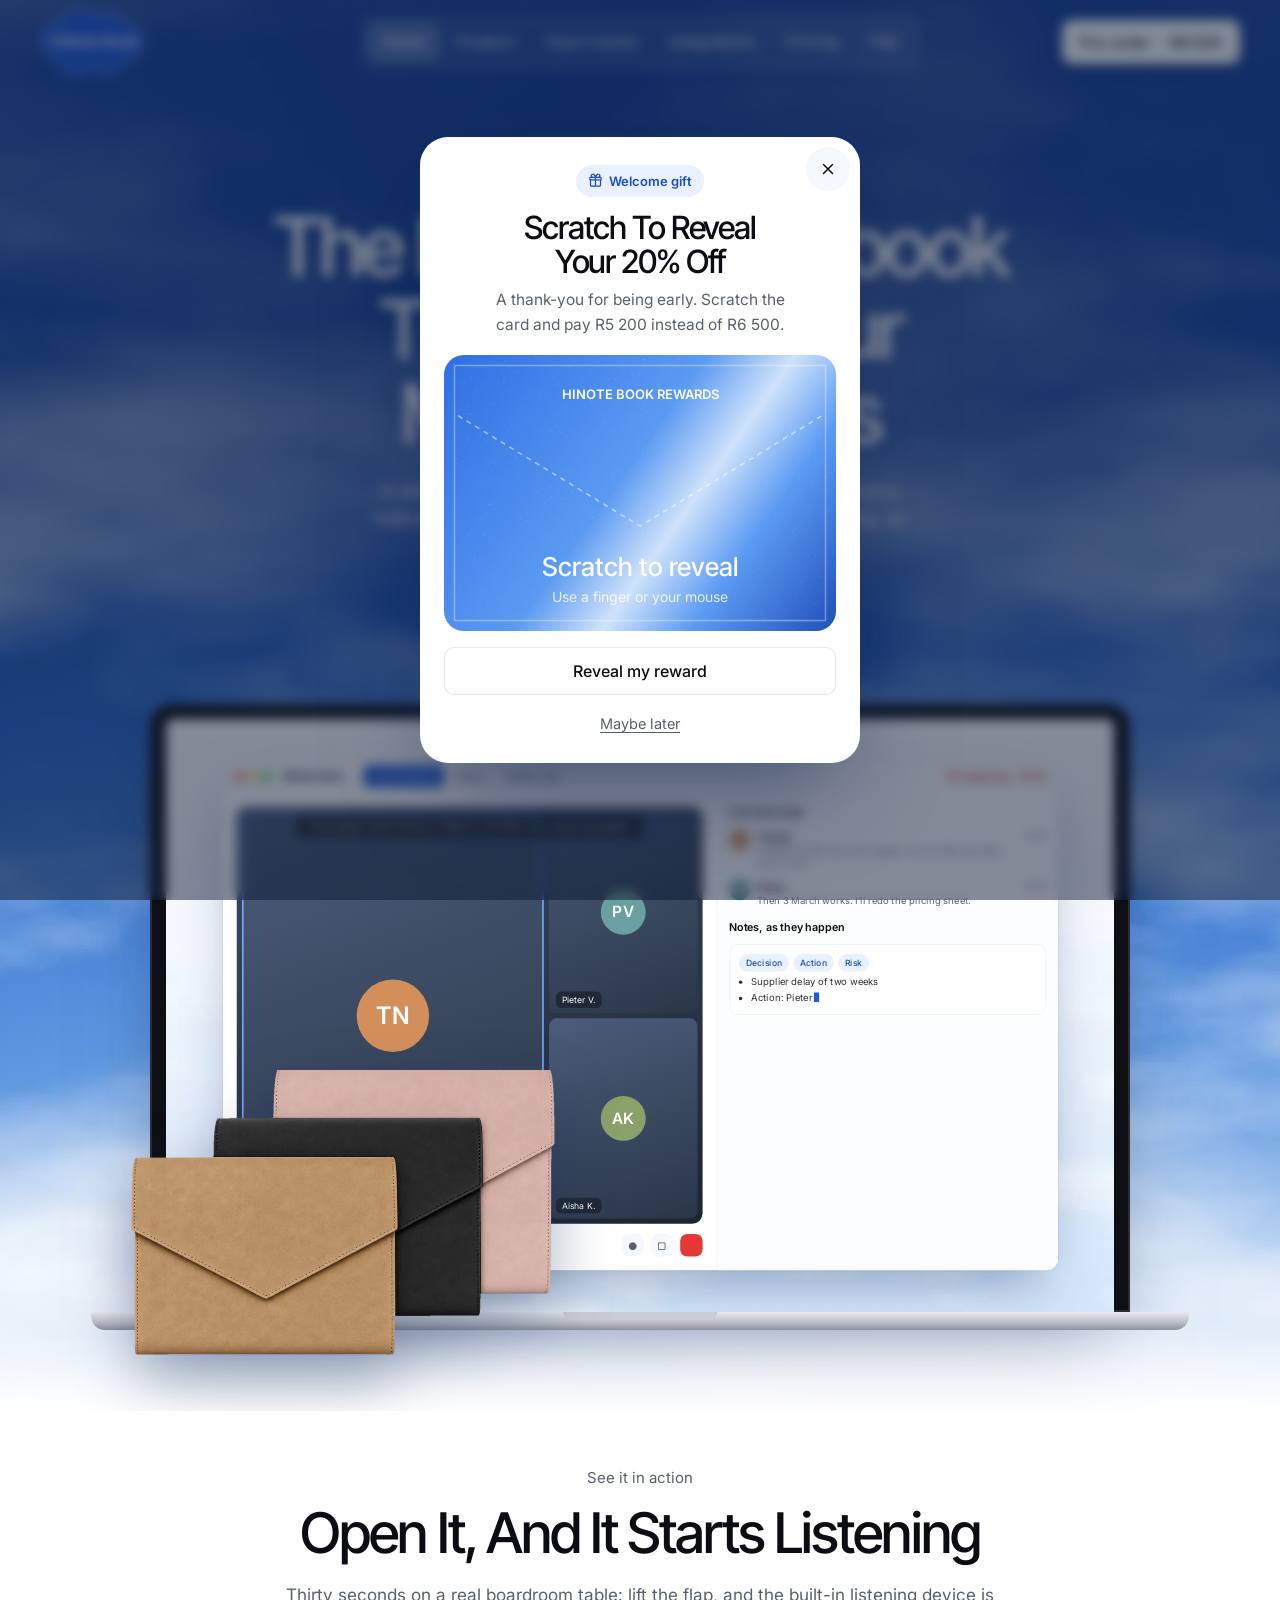
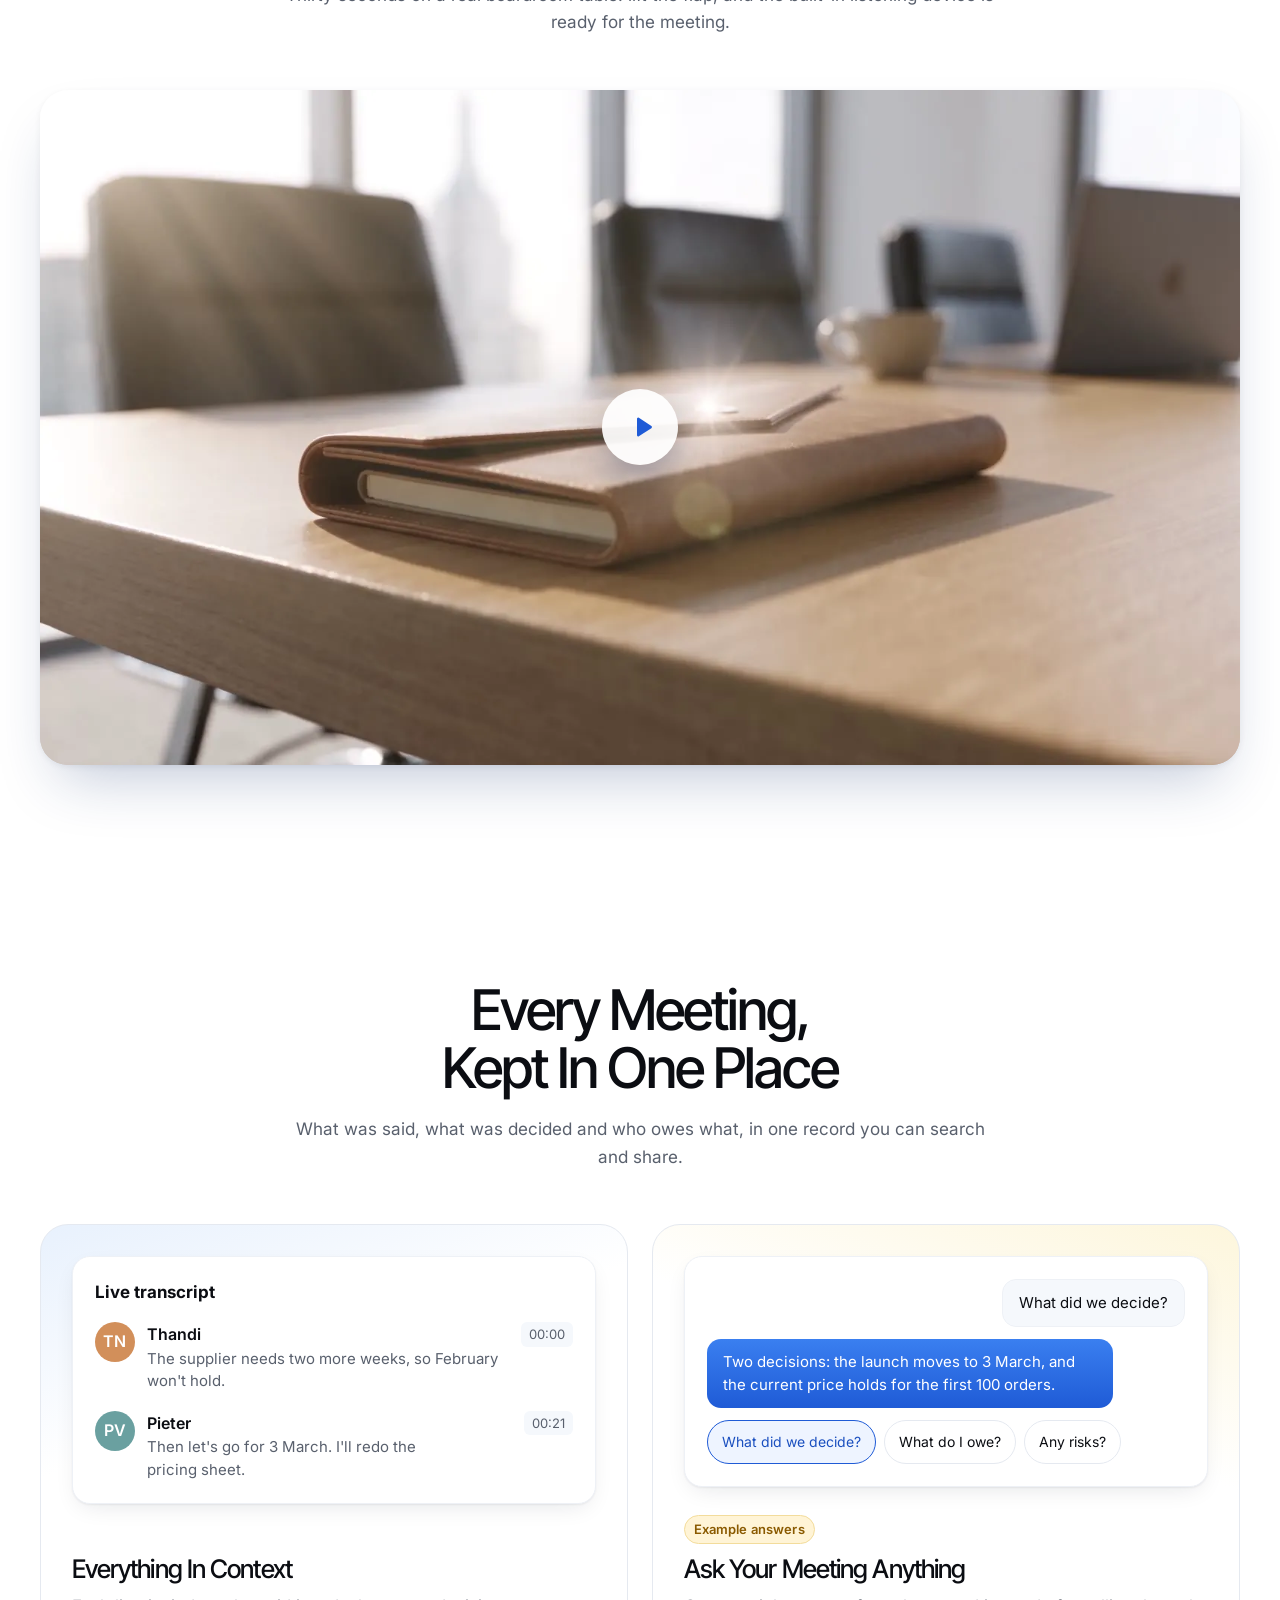
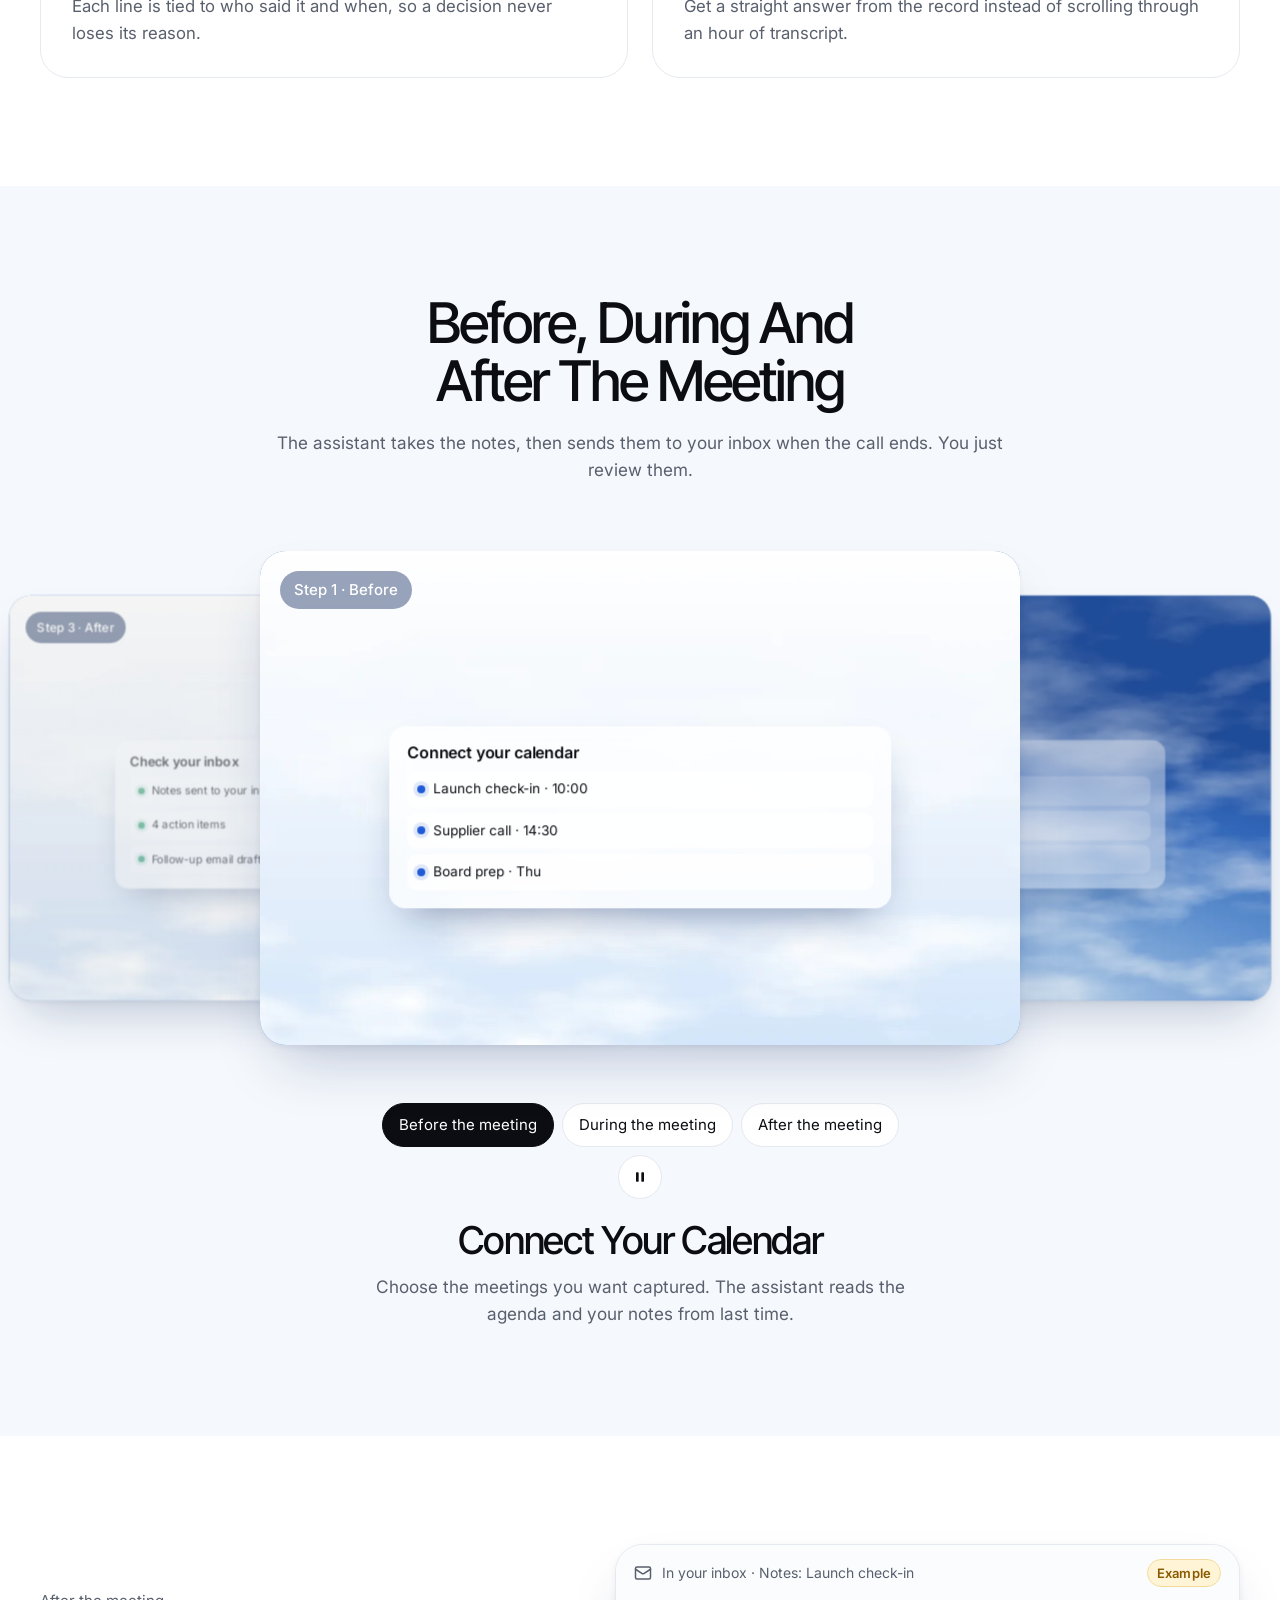
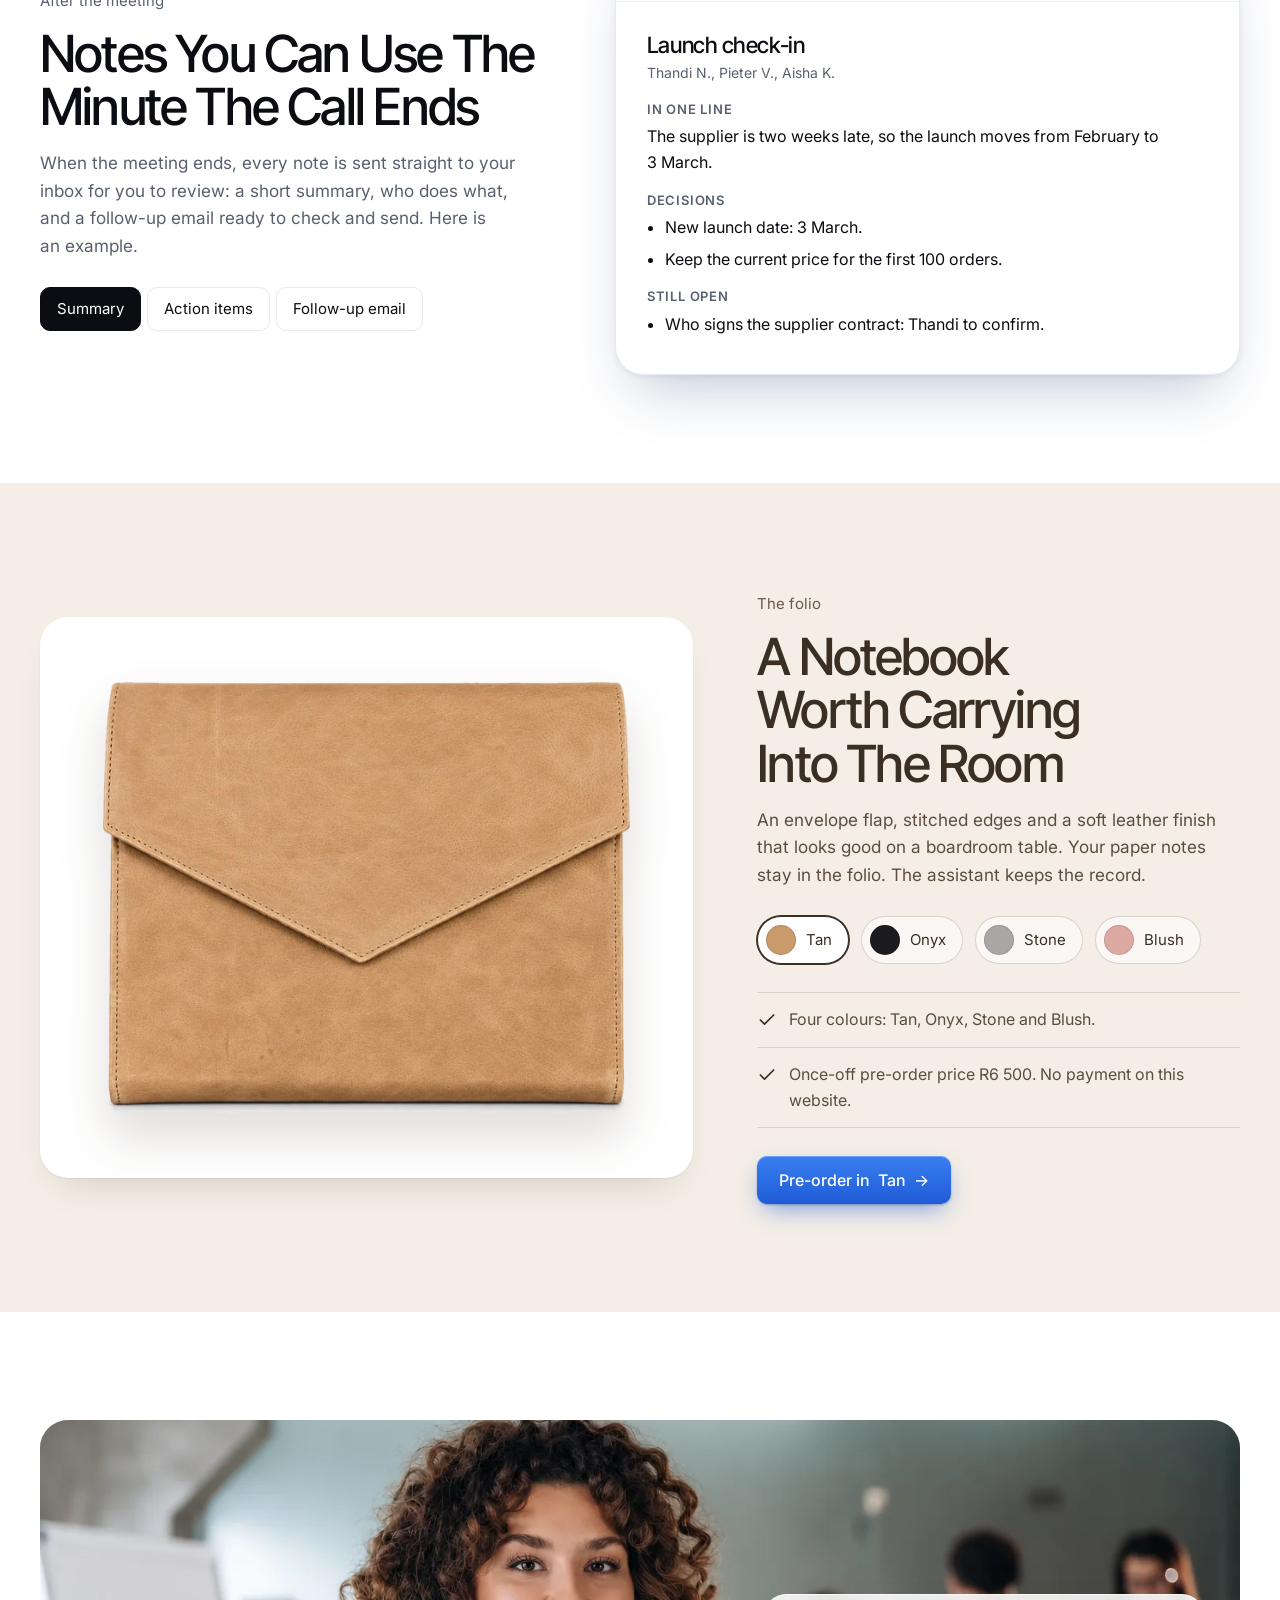
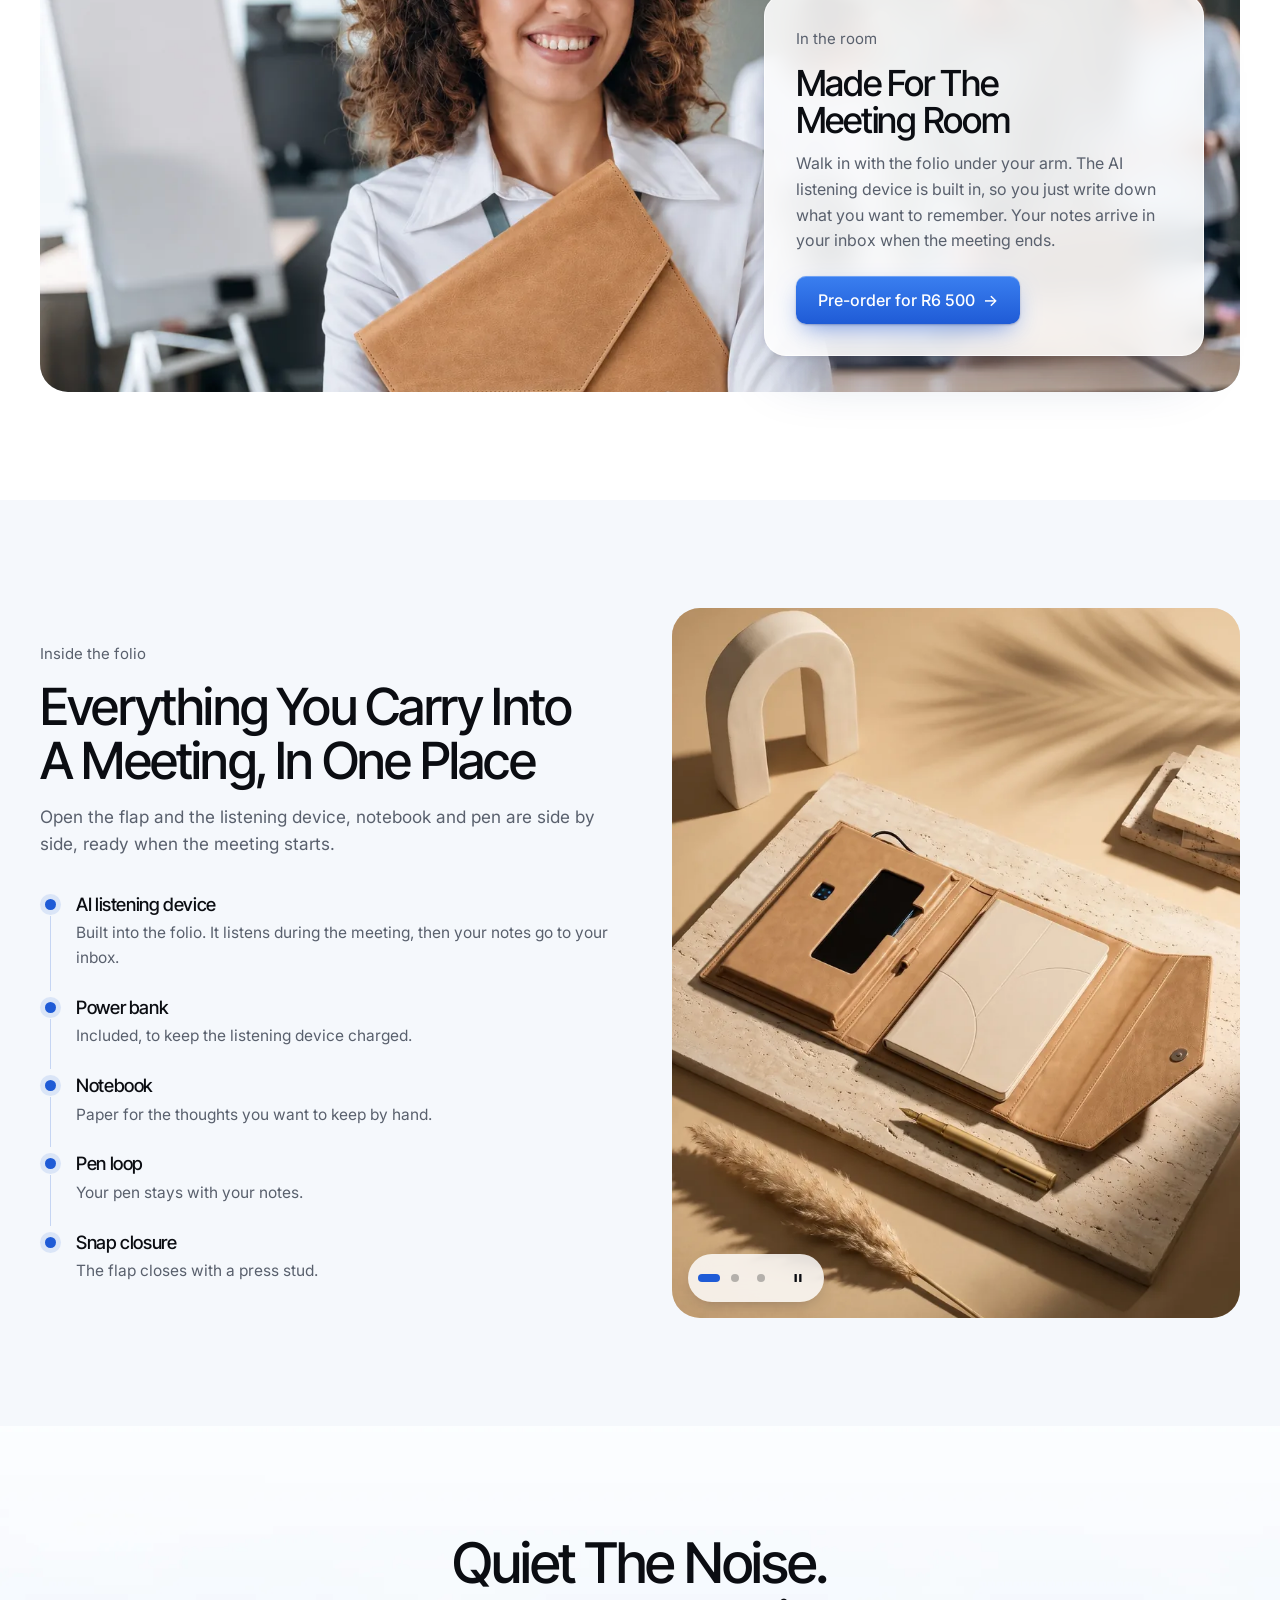
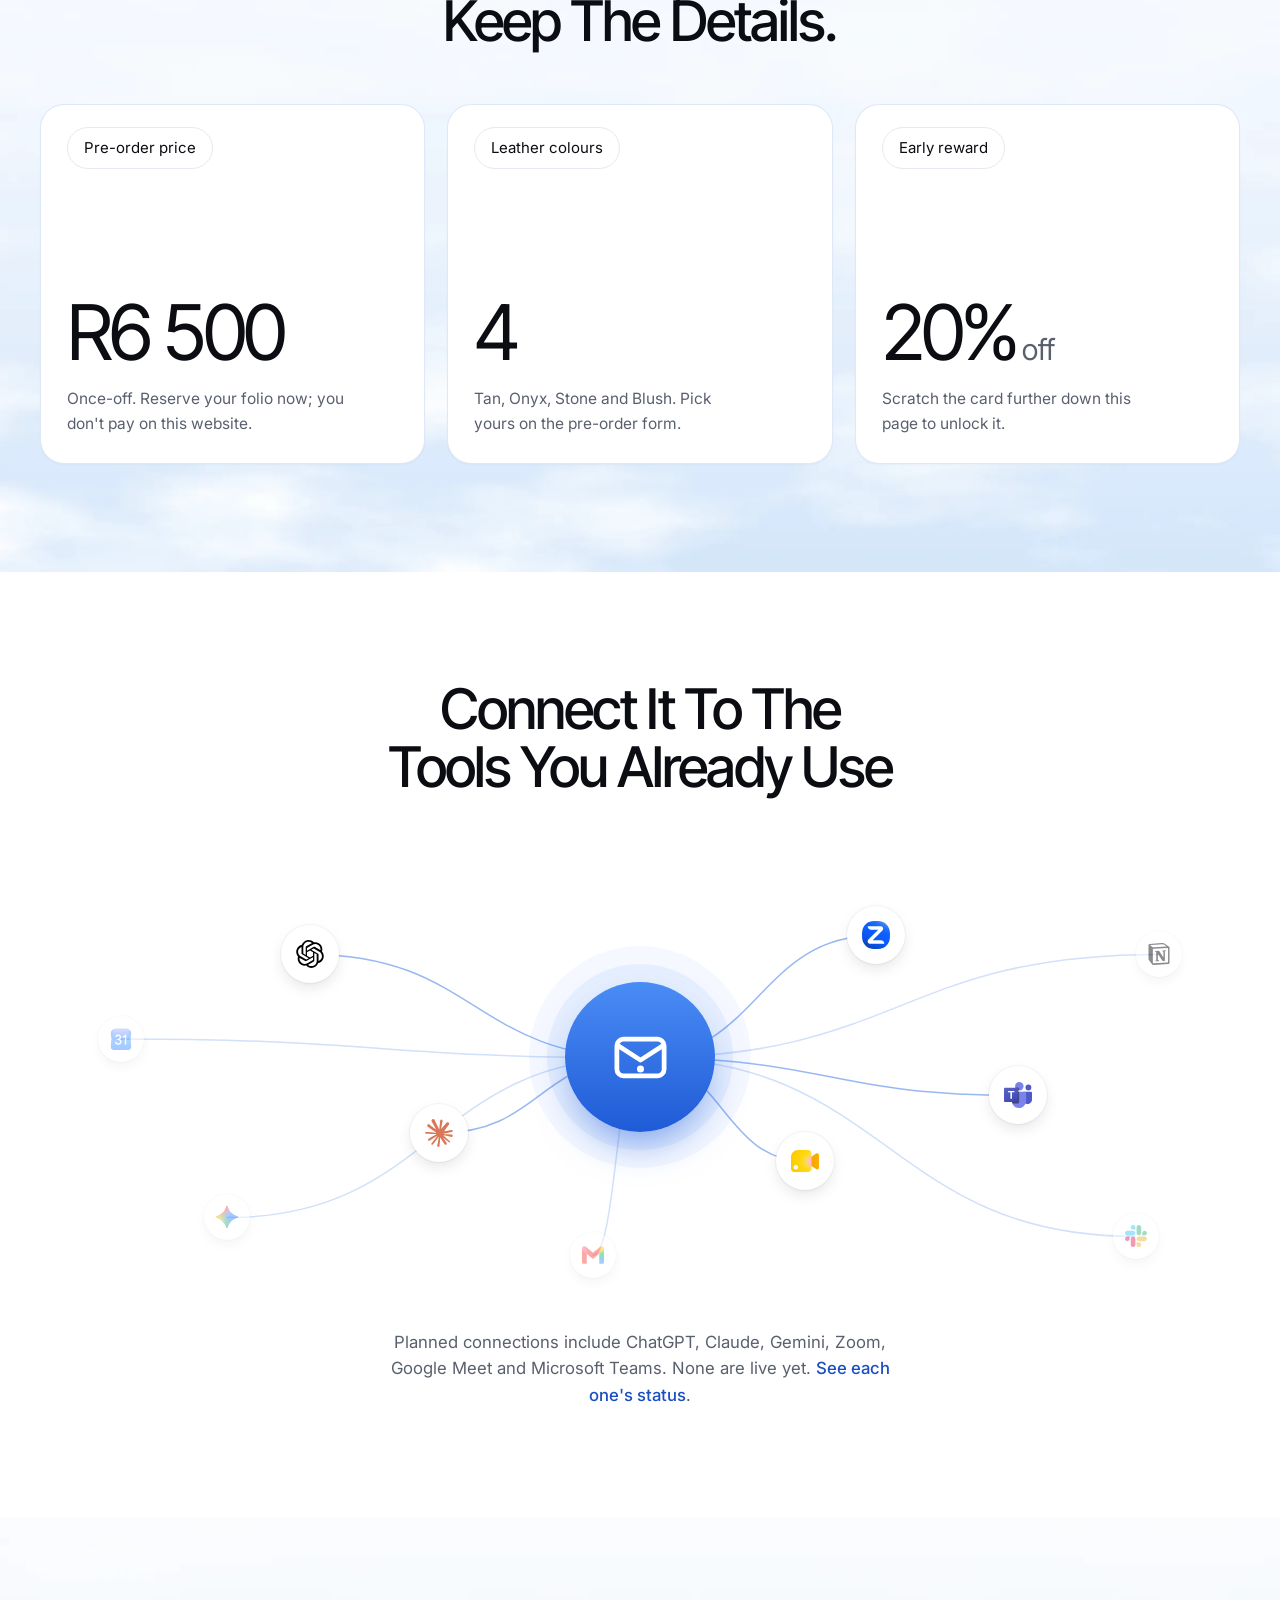
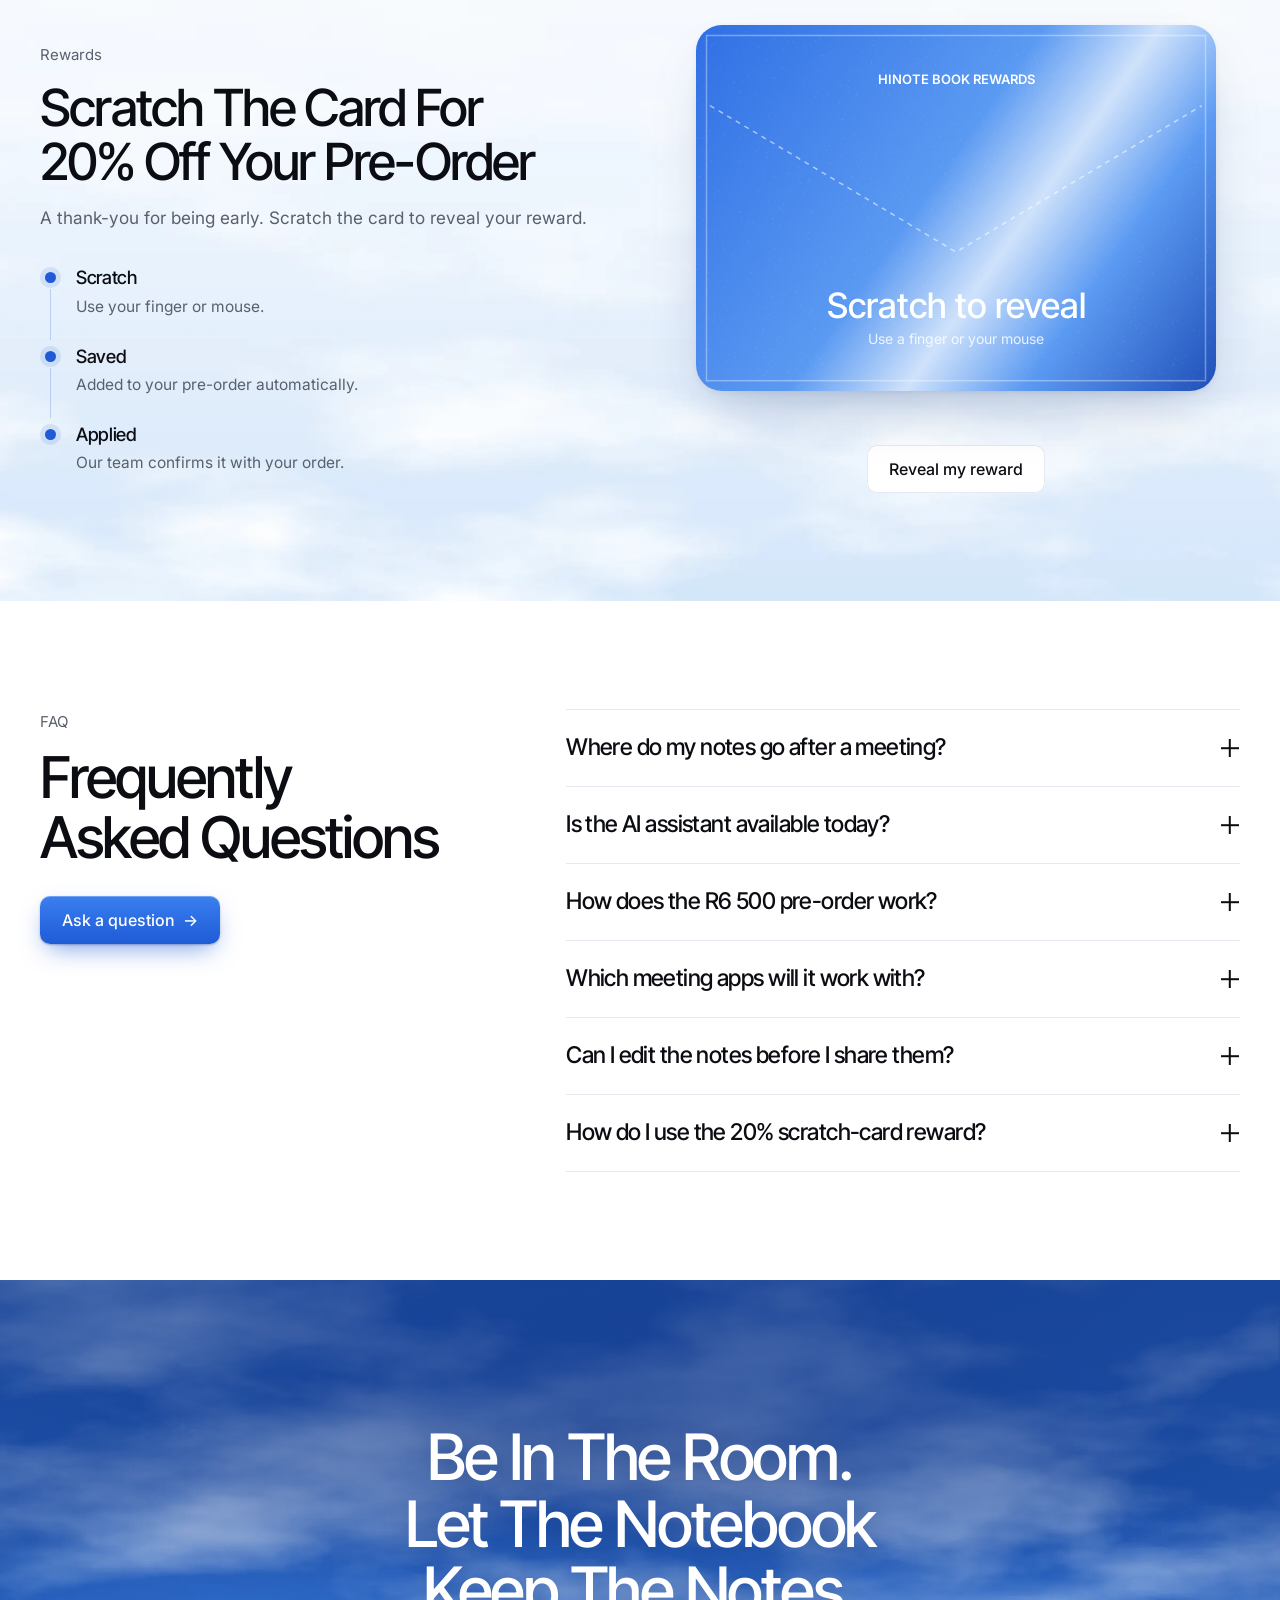
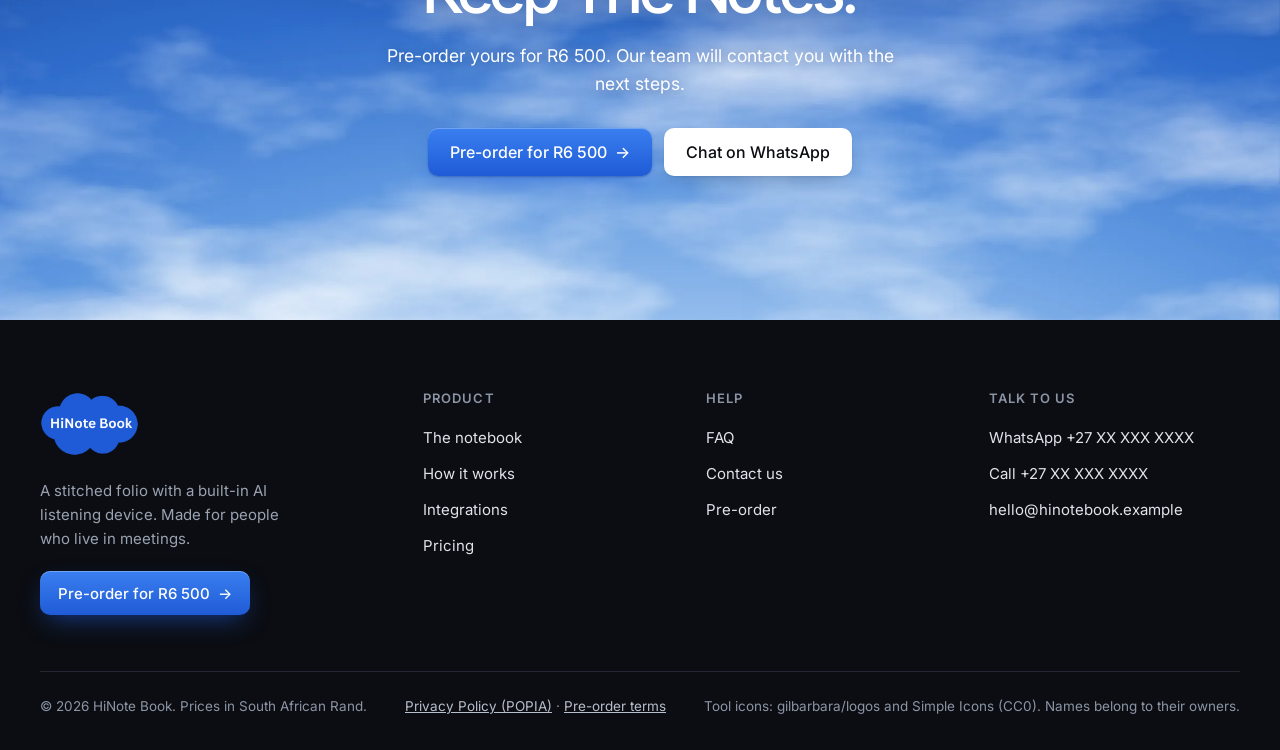
==== preview/index.html @ 2c5d9f53 "Point links at hi-notebook.vercel.app and style the 404 on any URL Co-Authored-By: Claude Opus 5.5 <" ====
<!doctype html>
<html lang="en-ZA">
<head>
<meta charset="utf-8">
<meta name="viewport" content="width=device-width, initial-scale=1">
<title>HiNote Book — The leather notebook that keeps your meeting notes</title>
<meta name="description" content="HiNote Book pairs a stitched leather folio with an AI meeting assistant that takes every note and sends it to your inbox after the meeting. Pre-order for R6 500.">
<link rel="canonical" href="https://hi-notebook.vercel.app/">
<meta name="theme-color" content="#1f5bd6">
<meta property="og:type" content="website">
<meta property="og:site_name" content="HiNote Book">
<meta property="og:title" content="HiNote Book — The leather notebook that keeps your meeting notes">
<meta property="og:description" content="HiNote Book pairs a stitched leather folio with an AI meeting assistant that takes every note and sends it to your inbox after the meeting. Pre-order for R6 500.">
<meta property="og:url" content="https://hi-notebook.vercel.app/">
<meta property="og:image" content="https://hi-notebook.vercel.app/og.jpg">
<meta property="og:image:width" content="1200">
<meta property="og:image:height" content="630">
<meta name="twitter:card" content="summary_large_image">
<link rel="icon" href="favicon-32.png" sizes="32x32" type="image/png">
<link rel="icon" href="favicon-64.png" sizes="64x64" type="image/png">
<link rel="apple-touch-icon" href="apple-touch-icon.png">
<link rel="preconnect" href="https://fonts.googleapis.com">
<link rel="preconnect" href="https://fonts.gstatic.com" crossorigin>
<link rel="stylesheet" href="https://fonts.googleapis.com/css2?family=Inter:wght@400;500;600&family=Inter+Tight:wght@500;600&display=swap">
<link rel="stylesheet" href="assets/css/site.css">
<script>window.SITE={"brand": "HiNote Book", "price": "R6\u00a0500", "priceReward": "R5\u00a0200", "reward": "20%", "whatsapp": "27XXXXXXXXX", "email": "hello@hinotebook.example"};</script>
<script>/* Always open a page at the top (unless the link points to a spot on the page) */
try{if("scrollRestoration" in history)history.scrollRestoration="manual";}catch(e){}
(function(){function top(){if(!location.hash){document.documentElement.style.scrollBehavior="auto";window.scrollTo(0,0);document.documentElement.style.scrollBehavior="";}}
document.addEventListener("DOMContentLoaded",top);window.addEventListener("load",top);window.addEventListener("pageshow",function(e){if(e.persisted)top();});})();</script>
<script defer src="assets/js/site.js"></script>
</head>
<body>
<a class="skip" href="#main">Skip to content</a>
<header class="site-header">
  <div class="wrap bar">
    <a class="brand" href="index.html" aria-label="HiNote Book home"><img class="brand-logo" src="assets/img/logo-outline.png" alt="HiNote Book" width="310" height="200"></a>
    <nav class="nav-pill" aria-label="Main"><a href="index.html" aria-current="page">Home</a><a href="product.html">Product</a><a href="how-it-works.html">How it works</a><a href="integrations.html">Integrations</a><a href="pricing.html">Pricing</a><a href="faq.html">FAQ</a></nav>
    <div class="head-actions">
      <a class="btn btn-white btn-sm" href="pre-order.html">Pre-order<span class="long">&nbsp;· R6 500</span></a>
      <button class="menu-btn" type="button" aria-expanded="false" aria-controls="mobile-menu" aria-label="Open menu"><span></span></button>
    </div>
  </div>
</header>
<div class="mobile-menu" id="mobile-menu">
  <nav aria-label="Mobile"><a class="m-link" href="index.html" aria-current="page">Home<span aria-hidden="true">→</span></a><a class="m-link" href="product.html">Product<span aria-hidden="true">→</span></a><a class="m-link" href="how-it-works.html">How it works<span aria-hidden="true">→</span></a><a class="m-link" href="integrations.html">Integrations<span aria-hidden="true">→</span></a><a class="m-link" href="pricing.html">Pricing<span aria-hidden="true">→</span></a><a class="m-link" href="faq.html">FAQ<span aria-hidden="true">→</span></a><a class="m-link" href="contact.html">Contact<span aria-hidden="true">→</span></a></nav>
  <a class="btn btn-primary" href="pre-order.html">Pre-order for R6 500 <span class="arr" aria-hidden="true">→</span></a>
  <p class="m-contact">Questions? <a class="link" href="https://wa.me/27XXXXXXXXX">WhatsApp us</a> or call <a class="link" href="tel:+27XXXXXXXXX">+27 XX XXX XXXX</a>.</p>
</div>
<main id="main">
<section class="sky hero"><div class="wrap" data-enter>
  <span class="hero-fact"><b>New</b>Pre-orders open · R6 500</span>
  <h1>The leather notebook that takes your meeting notes</h1>
  <p class="lede">A stitched folio with a built-in AI listening device. It takes every note and sends them straight to your inbox after the meeting, so you can stay in the conversation.</p>
  <div class="actions"><a class="btn btn-primary" href="pre-order.html">Pre-order for R6 500 <span class="arr" aria-hidden="true">→</span></a><a class="btn btn-white" href="how-it-works.html">See how it works</a></div>
</div>
<div class="stage"><div class="laptop" role="img" aria-label="Example: the HiNote Book app showing a live meeting with its transcript and notes being written">
  <div class="lid"><div class="notch"></div><div class="screen"><div class="screen-fit">
    <div class="screen-wall"></div>
    <div class="app" aria-hidden="true">
      <div class="app-top"><div class="dots"><i></i><i></i><i></i></div>
        <b style="font-weight:600">HiNote Book</b>
        <div class="app-tabs"><span class="on">Live meeting</span><span>Notes</span><span>Follow-ups</span></div>
        <span class="rec"><i></i>Capturing · 18:42</span></div>
      <div class="app-body">
        <div class="app-main">
          <div class="meet">
            <div class="tile big speaking"><div class="av">TN</div><span class="nm">Thandi N.</span><div class="wave"><i></i><i></i><i></i><i></i></div></div>
            <div class="tile"><div class="av" style="background:#6aa0a0">PV</div><span class="nm">Pieter V.</span></div>
            <div class="tile"><div class="av" style="background:#9b86c9;background:#8aa16a">AK</div><span class="nm">Aisha K.</span></div>
            <div class="caption-bar">“So we agree: launch moves to 3 March, and Pieter owns the pricing update.”</div>
          </div>
          <div class="meet-ctrls"><b>Launch check-in</b> · Google Meet<span class="sp"></span><span class="c">●</span><span class="c">▢</span><span class="c end"></span></div>
        </div>
        <div class="app-side">
          <h5>Live transcript</h5>
          <div class="tline"><span class="a" style="background:#d28f5a">TN</span><div><b>Thandi</b><p>Supplier needs two more weeks, so the February date won't hold.</p></div><time>18:10</time></div>
          <div class="tline"><span class="a" style="background:#6aa0a0">PV</span><div><b>Pieter</b><p>Then 3 March works. I'll redo the pricing sheet.</p></div><time>18:31</time></div>
          <h5 style="margin-top:4px">Notes, as they happen</h5>
          <div class="note-live"><div class="chip-row"><span class="chip">Decision</span><span class="chip">Action</span><span class="chip">Risk</span></div>
            <ul><li>Supplier delay of two weeks</li><li data-typer='[&quot;Decision: launch date moves to 3 March.&quot;, &quot;Action: Pieter updates the pricing sheet by Friday.&quot;, &quot;Open question: who signs off the supplier contract?&quot;]' class="typing">Decision: launch date moves to 3 March.</li></ul></div>
        </div>
      </div>
    </div>
  </div></div></div>
  <div class="base"></div>
</div><img class="folio-float" src="assets/img/folio-trio-1600.webp" srcset="assets/img/folio-trio-800.webp 800w, assets/img/folio-trio-1600.webp 1400w" sizes="(max-width: 700px) 56vw, 460px" width="1400" height="946" alt="HiNote Book folios in tan, black and blush" decoding="async"></div>
</section>

<section class="section film-sec"><div class="wrap">
  <div class="s-head"><span class="eyebrow">See it in action</span><h2>Open it, and it starts listening</h2><p>Thirty seconds on a real boardroom table: lift the flap, and the built-in listening device is ready for the meeting.</p></div>
  <div class="film" data-film>
    <video muted loop playsinline preload="none" poster="assets/img/film-poster-1600.webp" aria-label="Video: a hand opens the tan HiNote Book folio on a boardroom table, showing the built-in listening device, notebook and pen. Caption: Your notebook starts listening.">
      <source src="assets/video/folio-film-960.mp4" type="video/mp4" media="(max-width: 760px)">
      <source src="assets/video/folio-film-1600.mp4" type="video/mp4">
    </video>
    <div class="film-ctrl">
      <button class="film-btn" type="button" data-film-play aria-label="Pause video" aria-pressed="false">
        <svg class="i-pause" viewBox="0 0 24 24" aria-hidden="true"><rect x="6" y="5" width="4" height="14" rx="1"/><rect x="14" y="5" width="4" height="14" rx="1"/></svg>
        <svg class="i-play" viewBox="0 0 24 24" aria-hidden="true"><path d="M8 5.5v13a1 1 0 0 0 1.5.9l10-6.5a1 1 0 0 0 0-1.7l-10-6.6A1 1 0 0 0 8 5.5z"/></svg>
      </button>
      <button class="film-btn" type="button" data-film-sound aria-label="Turn sound on" aria-pressed="false">
        <svg class="i-off" viewBox="0 0 24 24" aria-hidden="true" fill="none" stroke="currentColor" stroke-width="2" stroke-linecap="round" stroke-linejoin="round"><path d="M11 5 6 9H3v6h3l5 4V5z"/><path d="m22 9-6 6M16 9l6 6"/></svg>
        <svg class="i-on" viewBox="0 0 24 24" aria-hidden="true" fill="none" stroke="currentColor" stroke-width="2" stroke-linecap="round" stroke-linejoin="round"><path d="M11 5 6 9H3v6h3l5 4V5z"/><path d="M15.5 8.5a5 5 0 0 1 0 7M18.5 5.5a9 9 0 0 1 0 13"/></svg>
      </button>
    </div>
    <button class="film-big" type="button" data-film-start aria-label="Play video"><svg viewBox="0 0 24 24" aria-hidden="true"><path d="M8 5.5v13a1 1 0 0 0 1.5.9l10-6.5a1 1 0 0 0 0-1.7l-10-6.6A1 1 0 0 0 8 5.5z"/></svg></button>
  </div>
</div></section>

<section class="section"><div class="wrap">
  <div class="s-head"><h2>Every meeting, kept in one place</h2><p>What was said, what was decided and who owes what, in one record you can search and share.</p></div>
  <div class="duo">
    <div class="fcard tint-blue">
      <div class="panel"><b style="display:block;font-size:17px;margin-bottom:16px">Live transcript</b>
        <div class="tr-row"><span class="a" style="background:#d28f5a">TN</span><div><b>Thandi</b><p>The supplier needs two more weeks, so February won't hold.</p></div><time>00:00</time></div>
        <div class="tr-row"><span class="a" style="background:#6aa0a0">PV</span><div><b>Pieter</b><p>Then let's go for 3 March. I'll redo the pricing sheet.</p></div><time>00:21</time></div>
      </div>
      <div class="txt"><h3>Everything in context</h3><p class="d">Each line is tied to who said it and when, so a decision never loses its reason.</p></div>
    </div>
    <div class="fcard tint-gold">
      <div class="panel"><div class="chat" data-chat='{&quot;decide&quot;: &quot;Two decisions: the launch moves to 3 March, and the current price holds for the first 100 orders.&quot;, &quot;owe&quot;: &quot;You own one action: confirm who signs the supplier contract, by Thursday.&quot;, &quot;risk&quot;: &quot;One risk came up: the supplier has slipped once already, so the new date depends on their next update.&quot;}'>
        <div class="bubble me">What did we decide?</div>
        <div class="bubble ai" aria-live="polite">Two decisions: the launch moves to 3 March, and the current price holds for the first 100 orders.</div>
        <div class="prompts" aria-label="Try a question">
          <button class="prompt" type="button" data-prompt="decide" aria-pressed="true">What did we decide?</button>
          <button class="prompt" type="button" data-prompt="owe" aria-pressed="false">What do I owe?</button>
          <button class="prompt" type="button" data-prompt="risk" aria-pressed="false">Any risks?</button>
        </div>
      </div></div>
      <div class="txt"><span class="demo-tag">Example answers</span><h3 style="margin-top:12px">Ask your meeting anything</h3><p class="d">Get a straight answer from the record instead of scrolling through an hour of transcript.</p></div>
    </div>
  </div>
</div></section>

<section class="section ground-surface"><div class="wrap">
  <div class="s-head"><h2>Before, during and after the meeting</h2><p>The assistant takes the notes, then sends them to your inbox when the call ends. You just review them.</p></div>
  <div class="steps-stage" data-steps><button type="button" class="step-card" data-pos="0" aria-label="Show before the meeting"><span class="bg" style="background-image:url(assets/img/sky-soft-1200.webp)"></span><span class="pill">Step 1 · Before</span><span class="ui"><h4>Connect your calendar</h4><ul><li class=""><i></i>Launch check-in · 10:00</li><li class=""><i></i>Supplier call · 14:30</li><li class=""><i></i>Board prep · Thu</li></ul></span></button><button type="button" class="step-card" data-pos="1" aria-label="Show during the meeting"><span class="bg" style="background-image:url(assets/img/sky-hero-1200.webp)"></span><span class="pill">Step 2 · During</span><span class="ui"><h4>Stay in the conversation</h4><ul><li class=""><i></i>Decision: launch on 3 March</li><li class=""><i></i>Action: Pieter, pricing sheet</li><li class=""><i></i>Question: who signs?</li></ul></span></button><button type="button" class="step-card" data-pos="2" aria-label="Show after the meeting"><span class="bg" style="background-image:url(assets/img/sky-soft-1200.webp)"></span><span class="pill">Step 3 · After</span><span class="ui"><h4>Check your inbox</h4><ul><li class="done"><i></i>Notes sent to your inbox</li><li class="done"><i></i>4 action items</li><li class="done"><i></i>Follow-up email drafted</li></ul></span></button></div>
  <div class="step-copy">
    <div class="step-ctrl"><div class="step-tabs" role="tablist" aria-label="Meeting stages" data-steps-tabs><button class="step-tab" role="tab" id="st-t0" aria-selected="true" aria-controls="st-p0" tabindex="0">Before<span class="long"> the meeting</span></button><button class="step-tab" role="tab" id="st-t1" aria-selected="false" aria-controls="st-p1" tabindex="-1">During<span class="long"> the meeting</span></button><button class="step-tab" role="tab" id="st-t2" aria-selected="false" aria-controls="st-p2" tabindex="-1">After<span class="long"> the meeting</span></button></div><button class="step-pause" type="button" aria-pressed="false" aria-label="Pause automatic steps" data-steps-pause><svg class="i-pause" viewBox="0 0 24 24" aria-hidden="true"><rect x="6" y="5" width="4" height="14" rx="1"/><rect x="14" y="5" width="4" height="14" rx="1"/></svg><svg class="i-play" viewBox="0 0 24 24" aria-hidden="true"><path d="M8 5.5v13a1 1 0 0 0 1.5.9l10-6.5a1 1 0 0 0 0-1.7l-10-6.6A1 1 0 0 0 8 5.5z"/></svg></button></div>
    <div style="margin-top:22px"><div role="tabpanel" id="st-p0" aria-labelledby="st-t0" ><h3>Connect your calendar</h3><p>Choose the meetings you want captured. The assistant reads the agenda and your notes from last time.</p></div><div role="tabpanel" id="st-p1" aria-labelledby="st-t1" hidden><h3>Stay in the conversation</h3><p>The assistant listens and writes as people talk, marking decisions, actions and open questions.</p></div><div role="tabpanel" id="st-p2" aria-labelledby="st-t2" hidden><h3>Check your inbox</h3><p>Every note is sent straight to your inbox when the meeting ends: the summary, the action list and a draft follow-up, ready for you to review.</p></div></div>
  </div>
</div></section>

<section class="section"><div class="wrap"><div class="notes-wrap">
  <div>
    <span class="eyebrow">After the meeting</span>
    <h2>Notes you can use the minute the call ends</h2>
    <p class="lede">When the meeting ends, every note is sent straight to your inbox for you to review: a short summary, who does what, and a follow-up email ready to check and send. Here is an example.</p>
    <div class="tablist" role="tablist" aria-label="Example outputs">
      <button class="tab" role="tab" id="ex-t1" aria-selected="true" aria-controls="ex-p1">Summary</button>
      <button class="tab" role="tab" id="ex-t2" aria-selected="false" aria-controls="ex-p2" tabindex="-1">Action items</button>
      <button class="tab" role="tab" id="ex-t3" aria-selected="false" aria-controls="ex-p3" tabindex="-1">Follow-up email</button>
    </div>
  </div>
  <div class="doc">
    <div class="doc-head"><svg aria-hidden="true" focusable="false" xmlns="http://www.w3.org/2000/svg" viewBox="0 0 24 24" width="20" height="20" fill="none" stroke="currentColor" stroke-width="2" stroke-linecap="round" stroke-linejoin="round"><g fill="none" stroke="currentColor" stroke-linecap="round" stroke-linejoin="round" stroke-width="2"><path d="m22 7l-8.991 5.727a2 2 0 0 1-2.009 0L2 7"/><rect width="20" height="16" x="2" y="4" rx="2"/></g></svg>In your inbox · Notes: Launch check-in<span class="demo-tag">Example</span></div>
    <div class="doc-body">
      <div class="doc-panel" role="tabpanel" id="ex-p1" aria-labelledby="ex-t1" tabindex="0">
        <h3>Launch check-in</h3><p class="meta">Thandi N., Pieter V., Aisha K.</p>
        <h4>In one line</h4><p>The supplier is two weeks late, so the launch moves from February to 3 March.</p>
        <h4>Decisions</h4><ul><li>New launch date: 3 March.</li><li>Keep the current price for the first 100 orders.</li></ul>
        <h4>Still open</h4><ul><li>Who signs the supplier contract: Thandi to confirm.</li></ul>
      </div>
      <div class="doc-panel" role="tabpanel" id="ex-p2" aria-labelledby="ex-t2" tabindex="0" hidden>
        <h3>Action items</h3><p class="meta">3 people · 4 actions</p>
        <ul class="todo">
          <li><span class="box"></span><span>Update the pricing sheet for the new date</span><span class="owner">Pieter · Fri</span></li>
          <li><span class="box"></span><span>Tell the two launch partners about the change</span><span class="owner">Aisha · Wed</span></li>
          <li><span class="box"></span><span>Confirm who signs the supplier contract</span><span class="owner">Thandi · Thu</span></li>
          <li><span class="box"></span><span>Book the next check-in for after the supplier call</span><span class="owner">Thandi</span></li>
        </ul>
      </div>
      <div class="doc-panel email" role="tabpanel" id="ex-p3" aria-labelledby="ex-t3" tabindex="0" hidden>
        <div class="hdr"><span>To</span><b>Pieter, Aisha</b><span>Subject</span><b>Launch moves to 3 March: next steps</b></div>
        <p>Hi both,</p><p style="margin-top:10px">Thanks for today. Quick recap: the supplier needs two more weeks, so we're launching on 3 March. We keep the current price for the first 100 orders.</p>
        <p style="margin-top:10px">Pieter, please update the pricing sheet by Friday. Aisha, could you let the two launch partners know by Wednesday? I'll confirm who signs the supplier contract.</p>
        <p style="margin-top:10px">Thandi</p>
      </div>
    </div>
  </div>
</div></div></section>

<section class="section ground-sand"><div class="wrap"><div class="show">
  <div class="show-stage"><img id="show-img" class="" src="assets/img/folio-tan-1200.webp" srcset="assets/img/folio-tan-640.webp 640w, assets/img/folio-tan-1200.webp 1200w" sizes="(max-width: 860px) 90vw, 640px" width="1200" height="990" alt="Tan leather folio with a stitched envelope flap" loading="lazy" decoding="async"></div>
  <div>
    <span class="eyebrow" style="color:#6b5848">The folio</span>
    <h2>A notebook worth carrying into the room</h2>
    <p class="lede">An envelope flap, stitched edges and a soft leather finish that looks good on a boardroom table. Your paper notes stay in the folio. The assistant keeps the record.</p>
    <div class="swatches" role="radiogroup" aria-label="Folio colour" data-swatches="show-img"><button class="swatch" type="button" role="radio" aria-checked="true" tabindex="0" data-name="Tan" data-alt="Tan leather folio with a stitched envelope flap" data-src="assets/img/folio-tan-1200.webp" data-srcset="assets/img/folio-tan-640.webp 640w, assets/img/folio-tan-1200.webp 1200w"><i style="background:#c99a6a"></i>Tan</button><button class="swatch" type="button" role="radio" aria-checked="false" tabindex="-1" data-name="Onyx" data-alt="Black leather folio with a stitched envelope flap" data-src="assets/img/folio-onyx-1200.webp" data-srcset="assets/img/folio-onyx-640.webp 640w, assets/img/folio-onyx-1200.webp 1200w"><i style="background:#1c1c1e"></i>Onyx</button><button class="swatch" type="button" role="radio" aria-checked="false" tabindex="-1" data-name="Stone" data-alt="Stone grey leather folio with a stitched envelope flap" data-src="assets/img/folio-stone-1200.webp" data-srcset="assets/img/folio-stone-640.webp 640w, assets/img/folio-stone-1200.webp 1200w"><i style="background:#a9a7a5"></i>Stone</button><button class="swatch" type="button" role="radio" aria-checked="false" tabindex="-1" data-name="Blush" data-alt="Blush pink leather folio with a stitched envelope flap" data-src="assets/img/folio-blush-1200.webp" data-srcset="assets/img/folio-blush-640.webp 640w, assets/img/folio-blush-1200.webp 1200w"><i style="background:#dcaaa3"></i>Blush</button></div>
    <ul class="points">
      <li><svg aria-hidden="true" focusable="false" xmlns="http://www.w3.org/2000/svg" viewBox="0 0 24 24" width="20" height="20" fill="none" stroke="currentColor" stroke-width="2" stroke-linecap="round" stroke-linejoin="round"><path fill="none" stroke="currentColor" stroke-linecap="round" stroke-linejoin="round" stroke-width="2" d="M20 6L9 17l-5-5"/></svg><span>Four colours: Tan, Onyx, Stone and Blush.</span></li>
      <li><svg aria-hidden="true" focusable="false" xmlns="http://www.w3.org/2000/svg" viewBox="0 0 24 24" width="20" height="20" fill="none" stroke="currentColor" stroke-width="2" stroke-linecap="round" stroke-linejoin="round"><path fill="none" stroke="currentColor" stroke-linecap="round" stroke-linejoin="round" stroke-width="2" d="M20 6L9 17l-5-5"/></svg><span>Once-off pre-order price R6 500. No payment on this website.</span></li>
    </ul>
    <div class="actions"><a class="btn btn-primary" href="pre-order.html">Pre-order in <span data-colour-name>Tan</span> <span class="arr" aria-hidden="true">→</span></a></div>
  </div>
</div></div></section>

<section class="section"><div class="wrap"><div class="feature-photo">
  <div class="fp-img"><img class="" src="assets/img/life-meeting-1600.webp" srcset="assets/img/life-meeting-800.webp 800w, assets/img/life-meeting-1600.webp 1600w" sizes="(max-width: 860px) 92vw, 1200px" width="1536" height="1024" alt="A woman in an office holding a tan HiNote Book folio and a pencil, with colleagues working at a table behind her" loading="lazy" decoding="async"></div>
  <div class="glass">
    <span class="eyebrow">In the room</span>
    <h2>Made for the meeting room</h2>
    <p>Walk in with the folio under your arm. The AI listening device is built in, so you just write down what you want to remember. Your notes arrive in your inbox when the meeting ends.</p>
    <a class="btn btn-primary" href="pre-order.html">Pre-order for R6 500 <span class="arr" aria-hidden="true">→</span></a>
  </div>
</div></div></section>

<section class="section ground-surface"><div class="wrap"><div class="split inside">
  <div>
    <span class="eyebrow">Inside the folio</span>
    <h2>Everything you carry into a meeting, in one place</h2>
    <p class="lede">Open the flap and the listening device, notebook and pen are side by side, ready when the meeting starts.</p>
    <ul class="dot-list"><li><b>AI listening device</b><span>Built into the folio. It listens during the meeting, then your notes go to your inbox.</span></li><li><b>Power bank</b><span>Included, to keep the listening device charged.</span></li><li><b>Notebook</b><span>Paper for the thoughts you want to keep by hand.</span></li><li><b>Pen loop</b><span>Your pen stays with your notes.</span></li><li><b>Snap closure</b><span>The flap closes with a press stud.</span></li></ul>
  </div>
  <div class="inside-img slideshow" data-slideshow><img class="slide on" src="assets/img/folio-travertine-1600.webp" srcset="assets/img/folio-travertine-800.webp 800w, assets/img/folio-travertine-1600.webp 1600w" sizes="(max-width: 860px) 92vw, 560px" width="1600" height="2142" alt="The tan folio lying open on a travertine stone slab, with its built-in AI listening device, a cream notebook and a gold pen beside it" loading="lazy" decoding="async"><img class="slide" src="assets/img/folio-table-1600.webp" srcset="assets/img/folio-table-800.webp 800w, assets/img/folio-table-1600.webp 1600w" sizes="(max-width: 860px) 92vw, 560px" width="1600" height="2142" alt="The tan folio lying open on a long boardroom table, with its built-in AI listening device, a cream notebook and a pen beside it, and a city view through the windows" loading="lazy" decoding="async"><img class="slide" src="assets/img/folio-open-1600.webp" srcset="assets/img/folio-open-800.webp 800w, assets/img/folio-open-1600.webp 1600w" sizes="(max-width: 860px) 92vw, 560px" width="1600" height="2142" alt="The tan folio lying open on a wooden desk, showing its built-in AI listening device, a pen loop and a cream notebook under the snap flap" loading="lazy" decoding="async"><div class="slide-ctrl"><div class="slide-dots" role="group" aria-label="Photos"><button class="slide-dot" type="button" aria-label="Show photo 1 of 3" aria-current="true"><i></i></button><button class="slide-dot" type="button" aria-label="Show photo 2 of 3"><i></i></button><button class="slide-dot" type="button" aria-label="Show photo 3 of 3"><i></i></button></div><button class="slide-pause" type="button" aria-pressed="false" aria-label="Pause photos" data-slide-pause><svg class="i-pause" viewBox="0 0 24 24" aria-hidden="true"><rect x="6" y="5" width="4" height="14" rx="1"/><rect x="14" y="5" width="4" height="14" rx="1"/></svg><svg class="i-play" viewBox="0 0 24 24" aria-hidden="true"><path d="M8 5.5v13a1 1 0 0 0 1.5.9l10-6.5a1 1 0 0 0 0-1.7l-10-6.6A1 1 0 0 0 8 5.5z"/></svg></button></div></div>
</div></div></section>

<section class="section ground-soft"><div class="wrap">
  <div class="s-head"><h2>Quiet the noise. Keep the details.</h2></div>
  <div class="facts">
  <div class="fact"><span class="tag">Pre-order price</span><span class="big">R6 500</span><p>Once-off. Reserve your folio now; you don't pay on this website.</p></div>
  <div class="fact"><span class="tag">Leather colours</span><span class="big">4</span><p>Tan, Onyx, Stone and Blush. Pick yours on the pre-order form.</p></div>
  <div class="fact"><span class="tag">Early reward</span><span class="big">20%<small>off</small></span><p>Scratch the card further down this page to unlock it.</p></div>
</div>
</div></section>

<section class="section"><div class="wrap">
  <div class="s-head"><h2>Connect it to the tools you already use</h2></div>
  <div class="hub"><svg class="lines" aria-hidden="true"></svg>
  <div class="core"><svg viewBox="0 0 24 24" fill="none" stroke="#fff" stroke-width="1.8" stroke-linecap="round" stroke-linejoin="round" aria-hidden="true"><rect x="3" y="5" width="18" height="14" rx="2.5"/><path d="M3.5 7.5 12 13l8.5-5.5"/><circle cx="12" cy="16.4" r="1.35" fill="#fff" stroke="none"/></svg><span class="sr-only">HiNote Book</span></div>
  <span class="node" style="left:22%;top:22%"><img src="assets/icons/openai.svg" alt="ChatGPT" width="28" height="28"></span><span class="node" style="left:33%;top:60%"><img src="assets/icons/claude.svg" alt="Claude" width="28" height="28"></span><span class="node faint hide-sm" style="left:15%;top:78%"><img src="assets/icons/gemini.svg" alt="Gemini" width="28" height="28"></span><span class="node" style="left:70%;top:18%"><img src="assets/icons/zoom.svg" alt="Zoom" width="28" height="28"></span><span class="node" style="left:64%;top:66%"><img src="assets/icons/google-meet.svg" alt="Google Meet" width="28" height="28"></span><span class="node" style="left:82%;top:52%"><img src="assets/icons/teams.svg" alt="Microsoft Teams" width="28" height="28"></span><span class="node faint hide-sm" style="left:6%;top:40%"><img src="assets/icons/google-calendar.svg" alt="Google Calendar" width="28" height="28"></span><span class="node faint hide-sm" style="left:92%;top:82%"><img src="assets/icons/slack.svg" alt="Slack" width="28" height="28"></span><span class="node faint hide-sm" style="left:94%;top:22%"><img src="assets/icons/notion.svg" alt="Notion" width="28" height="28"></span><span class="node faint hide-sm" style="left:46%;top:86%"><img src="assets/icons/gmail.svg" alt="Gmail" width="28" height="28"></span></div>
  <p class="hub-note">Planned connections include ChatGPT, Claude, Gemini, Zoom, Google Meet and Microsoft Teams. None are live yet. <a class="link" href="integrations.html">See each one's status</a>.</p>
</div></section>

<section class="section ground-soft" id="rewards"><div class="wrap"><div class="reward">
  <div>
    <span class="eyebrow">Rewards</span>
    <h2>Scratch the card for 20% off your pre-order</h2>
    <p class="lede">A thank-you for being early. Scratch the card to reveal your reward.</p>
    <ul class="reward-steps">
      <li><b>Scratch</b><span>Use your finger or mouse.</span></li>
      <li><b>Saved</b><span>Added to your pre-order automatically.</span></li>
      <li><b>Applied</b><span>Our team confirms it with your order.</span></li>
    </ul>
  </div>
  <div>
    <div data-scratch-group>
    <div class="scratch" data-scratch>
      <div class="scratch-under" aria-hidden="true">
        <span class="k">Your reward</span>
        <span class="v">20<small>% off</small></span>
        <span class="s">You pay R5 200 instead of R6 500</span>
      </div>
      <canvas aria-label="Scratch card. Scratch to reveal your reward, or use the Reveal button below." role="img"></canvas>
      <div class="confetti" aria-hidden="true"></div>
    </div>
    <div class="scratch-tools">
      <button class="btn btn-ghost before" type="button" data-reveal>Reveal my reward</button>
      <a class="btn btn-primary reward-won" href="pre-order.html">Claim 20% with my pre-order <span class="arr" aria-hidden="true">→</span></a>
    </div>
    </div>
  </div>
</div></div></section>

<section class="section"><div class="wrap"><div class="faq"><div><span class="eyebrow">FAQ</span><h2>Frequently asked questions</h2><a class="btn btn-primary" href="contact.html">Ask a question <span class="arr" aria-hidden="true">→</span></a></div><div class="acc"><div class="acc-item"><h3><button class="acc-btn" type="button" aria-expanded="false" aria-controls="hf-0" id="hf-b0">Where do my notes go after a meeting?<span class="pm" aria-hidden="true"></span></button></h3>
<div class="acc-panel" id="hf-0" role="region" aria-labelledby="hf-b0" aria-hidden="true"><div><p>Straight to your email inbox. When the meeting ends, the assistant sends you the summary, action items and a draft follow-up email to review before you share anything.</p></div></div></div><div class="acc-item"><h3><button class="acc-btn" type="button" aria-expanded="false" aria-controls="hf-1" id="hf-b1">Is the AI assistant available today?<span class="pm" aria-hidden="true"></span></button></h3>
<div class="acc-panel" id="hf-1" role="region" aria-labelledby="hf-b1" aria-hidden="true"><div><p>Not yet. Pre-orders are open now. When our team contacts you about your pre-order, they will share the timing for the folio and for assistant access.</p></div></div></div><div class="acc-item"><h3><button class="acc-btn" type="button" aria-expanded="false" aria-controls="hf-2" id="hf-b2">How does the R6 500 pre-order work?<span class="pm" aria-hidden="true"></span></button></h3>
<div class="acc-panel" id="hf-2" role="region" aria-labelledby="hf-b2" aria-hidden="true"><div><p>It is a once-off price of R6 500. Fill in the short pre-order form and send it. You don&#x27;t pay anything on this website. Our team will contact you to confirm your colour, delivery and payment.</p></div></div></div><div class="acc-item"><h3><button class="acc-btn" type="button" aria-expanded="false" aria-controls="hf-3" id="hf-b3">Which meeting apps will it work with?<span class="pm" aria-hidden="true"></span></button></h3>
<div class="acc-panel" id="hf-3" role="region" aria-labelledby="hf-b3" aria-hidden="true"><div><p>Zoom, Google Meet and Microsoft Teams are planned first. The integrations page shows each one&#x27;s status, and nothing is marked live until it works.</p></div></div></div><div class="acc-item"><h3><button class="acc-btn" type="button" aria-expanded="false" aria-controls="hf-4" id="hf-b4">Can I edit the notes before I share them?<span class="pm" aria-hidden="true"></span></button></h3>
<div class="acc-panel" id="hf-4" role="region" aria-labelledby="hf-b4" aria-hidden="true"><div><p>Yes, that is the plan. Summaries, action items and the follow-up email are drafts you check and change before anything goes out.</p></div></div></div><div class="acc-item"><h3><button class="acc-btn" type="button" aria-expanded="false" aria-controls="hf-5" id="hf-b5">How do I use the 20% scratch-card reward?<span class="pm" aria-hidden="true"></span></button></h3>
<div class="acc-panel" id="hf-5" role="region" aria-labelledby="hf-b5" aria-hidden="true"><div><p>Scratch the card on the homepage. The reward is saved on your device and applied to your pre-order automatically, so you pay R5 200 instead of R6 500.</p></div></div></div></div></div></div></section>

<section class="sky close"><div class="wrap">
  <h2>Be in the room. Let the notebook keep the notes.</h2>
  <p>Pre-order yours for R6 500. Our team will contact you with the next steps.</p>
  <div class="actions"><a class="btn btn-primary" href="pre-order.html">Pre-order for R6 500 <span class="arr" aria-hidden="true">→</span></a>
  <a class="btn btn-white" href="https://wa.me/27XXXXXXXXX">Chat on WhatsApp</a></div>
</div></section>
</main>
<div class="promo" id="promo" hidden>
  <div class="promo-backdrop" data-promo-close></div>
  <div class="promo-card" role="dialog" aria-modal="true" aria-labelledby="promo-title" aria-describedby="promo-desc">
    <button class="promo-x" type="button" aria-label="Close" data-promo-close><svg aria-hidden="true" focusable="false" xmlns="http://www.w3.org/2000/svg" viewBox="0 0 24 24" width="20" height="20" fill="none" stroke="currentColor" stroke-width="2" stroke-linecap="round" stroke-linejoin="round"><path fill="none" stroke="currentColor" stroke-linecap="round" stroke-linejoin="round" stroke-width="2" d="M18 6L6 18M6 6l12 12"/></svg></button>
    <span class="promo-tag"><svg aria-hidden="true" focusable="false" xmlns="http://www.w3.org/2000/svg" viewBox="0 0 24 24" width="20" height="20" fill="none" stroke="currentColor" stroke-width="2" stroke-linecap="round" stroke-linejoin="round"><g fill="none" stroke="currentColor" stroke-linecap="round" stroke-linejoin="round" stroke-width="2"><path d="M12 7v14m8-10v8a2 2 0 0 1-2 2H6a2 2 0 0 1-2-2v-8m3.5-4a1 1 0 0 1 0-5A4.8 8 0 0 1 12 7a4.8 8 0 0 1 4.5-5a1 1 0 0 1 0 5"/><rect width="18" height="4" x="3" y="7" rx="1"/></g></svg>Welcome gift</span>
    <h2 id="promo-title">Scratch to reveal your 20% off</h2>
    <p id="promo-desc">A thank-you for being early. Scratch the card and pay R5 200 instead of R6 500.</p>
    <div data-scratch-group>
    <div class="scratch" data-scratch>
      <div class="scratch-under" aria-hidden="true">
        <span class="k">Your reward</span>
        <span class="v">20<small>% off</small></span>
        <span class="s">You pay R5 200 instead of R6 500</span>
      </div>
      <canvas aria-label="Scratch card. Scratch to reveal your reward, or use the Reveal button below." role="img"></canvas>
      <div class="confetti" aria-hidden="true"></div>
    </div>
    <div class="scratch-tools">
      <button class="btn btn-ghost before" type="button" data-reveal>Reveal my reward</button>
      <a class="btn btn-primary reward-won" href="pre-order.html">Claim 20% with my pre-order <span class="arr" aria-hidden="true">→</span></a>
    </div>
    </div>
    <button class="promo-later" type="button" data-promo-close>Maybe later</button>
  </div>
</div>
<footer class="site-footer">
  <div class="wrap">
    <div class="f-top">
      <div>
        <a class="brand" href="index.html" aria-label="HiNote Book home"><img class="brand-logo" src="assets/img/logo.png" alt="HiNote Book" width="310" height="200"></a>
        <p>A stitched folio with a built-in AI listening device. Made for people who live in meetings.</p>
        <a class="btn btn-primary btn-sm f-cta" href="pre-order.html">Pre-order for R6 500 <span class="arr" aria-hidden="true">→</span></a>
      </div>
      <div class="f-col"><h2>Product</h2><ul>
        <li><a href="product.html">The notebook</a></li>
        <li><a href="how-it-works.html">How it works</a></li>
        <li><a href="integrations.html">Integrations</a></li>
        <li><a href="pricing.html">Pricing</a></li>
      </ul></div>
      <div class="f-col"><h2>Help</h2><ul>
        <li><a href="faq.html">FAQ</a></li>
        <li><a href="contact.html">Contact us</a></li>
        <li><a href="pre-order.html">Pre-order</a></li>
      </ul></div>
      <div class="f-col"><h2>Talk to us</h2><ul>
        <li><a href="https://wa.me/27XXXXXXXXX">WhatsApp +27 XX XXX XXXX</a></li>
        <li><a href="tel:+27XXXXXXXXX">Call +27 XX XXX XXXX</a></li>
        <li><a href="mailto:hello@hinotebook.example">hello@hinotebook.example</a></li>
      </ul></div>
    </div>
    <div class="f-bottom">
      <span>© 2026 HiNote Book. Prices in South African Rand.</span>
      <span><a href="privacy.html">Privacy Policy (POPIA)</a> · <a href="terms.html">Pre-order terms</a></span>
      <span>Tool icons: gilbarbara/logos and Simple Icons (CC0). Names belong to their owners.</span>
    </div>
  </div>
</footer>
<div class="sr-only" aria-live="polite" id="scratch-live"></div>
</body>
</html>
---- preview/assets/css/site.css ----
/* Note AI — design system. Modelled on the sky-and-white reference (images 5–8):
   tight grotesk headlines, glass pill nav, blue gradient buttons, soft white cards. */
:root{
  --ink:#0b0d12;
  --ink-2:#2a2f3a;
  --muted:#59606d;
  --line:#e5e9f0;
  --line-2:#eef1f6;
  --surface:#f5f8fc;
  --white:#fff;
  --sand:#f4eee6;
  --sand-ink:#3b2f24;
  --blue-1:#3a7ff0;
  --blue-2:#1f5bd6;
  --blue-ink:#1a4fbf;
  --sky-deep:#1d4fa8;
  --wa:#128c4a;
  --radius-s:10px;
  --radius-m:18px;
  --radius-l:28px;
  --shadow-1:0 1px 2px rgba(16,24,40,.06),0 8px 24px -8px rgba(16,24,40,.12);
  --shadow-2:0 2px 6px rgba(16,24,40,.06),0 30px 60px -20px rgba(22,52,110,.28);
  --wrap:1200px;
  --gutter:clamp(16px,4vw,40px);
  --font-head:"Inter Tight","Inter",system-ui,-apple-system,"Segoe UI",Roboto,sans-serif;
  --font-body:"Inter",system-ui,-apple-system,"Segoe UI",Roboto,sans-serif;
  --ease-out:cubic-bezier(.22,1,.36,1);
  --ease-in-out:cubic-bezier(.65,0,.35,1);
  color-scheme:light;
}
*,*::before,*::after{box-sizing:border-box}
html{-webkit-text-size-adjust:100%;scroll-behavior:smooth}
body{margin:0;background:var(--white);color:var(--ink);font-family:var(--font-body);font-size:16px;line-height:1.6;-webkit-font-smoothing:antialiased;overflow-x:hidden}
img,svg,canvas{display:block;max-width:100%}
img{height:auto}
a{color:inherit}
button,input,select,textarea{font:inherit;color:inherit}
h1,h2,h3,h4{font-family:var(--font-head);font-weight:500;letter-spacing:-.035em;line-height:1.04;margin:0;color:inherit;text-wrap:balance}
p{margin:0;text-wrap:pretty}
.wrap{width:100%;max-width:calc(var(--wrap) + var(--gutter)*2);margin-inline:auto;padding-inline:var(--gutter)}
.wrap-narrow{max-width:calc(860px + var(--gutter)*2)}
.sr-only{position:absolute!important;width:1px;height:1px;padding:0;margin:-1px;overflow:hidden;clip:rect(0,0,0,0);white-space:nowrap;border:0}
.skip{position:fixed;left:12px;top:-60px;z-index:100;background:var(--ink);color:#fff;padding:10px 16px;border-radius:8px;text-decoration:none;font-weight:600;transition:top .15s}
.skip:focus{top:12px}
:focus-visible{outline:3px solid #ffb547;outline-offset:3px;border-radius:6px}

/* ---------- Buttons ---------- */
.btn{--h:48px;display:inline-flex;align-items:center;justify-content:center;gap:.5em;min-height:var(--h);padding:0 22px;border-radius:var(--radius-s);border:0;font-weight:500;font-size:16px;line-height:1;text-decoration:none;cursor:pointer;white-space:nowrap;transition:transform .18s var(--ease-out),box-shadow .18s var(--ease-out),background-color .18s,filter .18s;-webkit-tap-highlight-color:transparent}
.btn:active{transform:translateY(1px) scale(.98)}
.btn-primary{color:#fff;background:linear-gradient(180deg,var(--blue-1),var(--blue-2));box-shadow:inset 0 1px 0 rgba(255,255,255,.28),0 1px 2px rgba(16,40,110,.3),0 10px 26px -8px rgba(31,91,214,.65)}
.btn-primary:hover{transform:translateY(-1px);box-shadow:inset 0 1px 0 rgba(255,255,255,.3),0 2px 4px rgba(16,40,110,.3),0 16px 32px -10px rgba(31,91,214,.75)}
.btn-white{color:var(--ink);background:#fff;box-shadow:0 1px 2px rgba(16,24,40,.08),0 8px 22px -10px rgba(16,24,40,.35)}
.btn-white:hover{transform:translateY(-1px);box-shadow:0 2px 4px rgba(16,24,40,.08),0 14px 28px -12px rgba(16,24,40,.4)}
.btn-ghost{color:var(--ink);background:#fff;box-shadow:inset 0 0 0 1px var(--line)}
.btn-ghost:hover{transform:translateY(-1px);box-shadow:inset 0 0 0 1px #cfd6e2}
.btn-sm{--h:44px;padding:0 18px;font-size:15px}
.btn .arr{transition:transform .2s var(--ease-out)}
.btn:hover .arr{transform:translateX(3px)}
.link{color:var(--blue-ink);font-weight:500;text-decoration:none;background:linear-gradient(currentColor,currentColor) 0 100%/0 1px no-repeat;transition:background-size .25s var(--ease-out)}
.link:hover{background-size:100% 1px}

/* ---------- Header ---------- */
.site-header{position:fixed;inset:0 0 auto;z-index:50;transition:background-color .25s,box-shadow .25s,color .25s;color:#fff}
.site-header .bar{display:grid;grid-template-columns:1fr auto 1fr;align-items:center;gap:16px;height:84px}
.brand{display:inline-flex;align-items:center;gap:10px;text-decoration:none;font-family:var(--font-head);font-weight:600;font-size:20px;letter-spacing:-.03em;min-height:44px}
.brand-mark{width:34px;height:34px;flex:none;border-radius:9px;background:linear-gradient(180deg,#4a8cf5,#1f5bd6);box-shadow:inset 0 1px 0 rgba(255,255,255,.35),0 4px 10px -2px rgba(20,60,160,.45);display:grid;place-items:center}
.brand-mark svg{width:20px;height:20px}
.nav-pill{display:flex;gap:2px;padding:5px;border-radius:14px;border:1px solid rgba(255,255,255,.32);background:rgba(255,255,255,.08);backdrop-filter:blur(10px);-webkit-backdrop-filter:blur(10px)}
.nav-pill a{display:inline-flex;align-items:center;min-height:40px;padding:0 15px;border-radius:10px;text-decoration:none;font-size:15px;opacity:.92;transition:background-color .18s,opacity .18s}
.nav-pill a:hover{background:rgba(255,255,255,.14);opacity:1}
.nav-pill a[aria-current="page"]{background:rgba(255,255,255,.2);opacity:1}
.head-actions{display:flex;justify-content:flex-end;align-items:center;gap:10px}
.menu-btn{display:none;width:44px;height:44px;border-radius:10px;border:1px solid rgba(255,255,255,.35);background:rgba(255,255,255,.1);cursor:pointer;place-items:center;color:inherit}
.menu-btn span{display:block;width:18px;height:2px;background:currentColor;border-radius:2px;position:relative;transition:transform .25s var(--ease-out),opacity .2s}
.menu-btn span::before,.menu-btn span::after{content:"";position:absolute;left:0;width:18px;height:2px;background:currentColor;border-radius:2px;transition:transform .25s var(--ease-out)}
.menu-btn span::before{top:-6px}.menu-btn span::after{top:6px}
.menu-open .menu-btn span{background:transparent}
.menu-open .menu-btn span::before{transform:translateY(6px) rotate(45deg)}
.menu-open .menu-btn span::after{transform:translateY(-6px) rotate(-45deg)}
.site-header.solid{background:rgba(255,255,255,.86);backdrop-filter:saturate(1.6) blur(14px);-webkit-backdrop-filter:saturate(1.6) blur(14px);color:var(--ink);box-shadow:0 1px 0 var(--line)}
.site-header.solid .nav-pill{border-color:var(--line);background:rgba(255,255,255,.6)}
.site-header.solid .nav-pill a:hover{background:var(--surface)}
.site-header.solid .nav-pill a[aria-current="page"]{background:var(--surface)}
.site-header.solid .menu-btn{border-color:var(--line);background:#fff}
.site-header.solid .btn-white{box-shadow:inset 0 0 0 1px var(--line)}
.mobile-menu{display:none}
@media (max-width:980px){
  .site-header .bar{grid-template-columns:1fr auto;height:72px}
  .nav-pill{display:none}
  .menu-btn{display:grid}
  .head-actions .btn{--h:44px;padding:0 14px;font-size:15px}
  .mobile-menu{position:fixed;inset:72px 0 0;z-index:49;background:#fff;color:var(--ink);padding:24px var(--gutter) 40px;overflow-y:auto;display:block;opacity:0;visibility:hidden;transform:translateY(-8px);transition:opacity .22s var(--ease-out),transform .22s var(--ease-out),visibility 0s .22s}
  .menu-open .mobile-menu{opacity:1;visibility:visible;transform:none;transition:opacity .22s var(--ease-out),transform .22s var(--ease-out)}
  .menu-open .site-header{background:#fff;color:var(--ink);box-shadow:0 1px 0 var(--line)}
  .menu-open .site-header .menu-btn{border-color:var(--line);background:#fff}
  .mobile-menu a.m-link{display:flex;align-items:center;justify-content:space-between;min-height:60px;border-bottom:1px solid var(--line-2);text-decoration:none;font-family:var(--font-head);font-size:26px;letter-spacing:-.03em}
  .mobile-menu a.m-link[aria-current="page"]{color:var(--blue-ink)}
  .mobile-menu .btn{width:100%;margin-top:28px}
  .mobile-menu .m-contact{margin-top:24px;color:var(--muted);font-size:15px}
}
@media (max-width:420px){.head-actions .btn .long{display:none}}
.menu-open{overflow:hidden}

/* ---------- Sky heroes ---------- */
.sky{position:relative;color:#fff;background:#2f6ccb url(../img/sky-hero-2400.webp) center/cover no-repeat;isolation:isolate;overflow:hidden}
.sky::before{content:"";position:absolute;inset:0;z-index:-1;background:radial-gradient(70% 55% at 50% 22%,rgba(20,58,140,.55),rgba(20,58,140,0) 70%),linear-gradient(180deg,rgba(18,52,128,.35),rgba(18,52,128,0) 45%)}
.sky::after{content:"";position:absolute;left:0;right:0;bottom:0;height:22%;z-index:-1;background:linear-gradient(180deg,rgba(255,255,255,0),#fff)}
@media (max-width:700px){.sky{background-image:url(../img/sky-hero-1200.webp)}}
.hero{padding:clamp(130px,16vh,170px) 0 clamp(64px,9vh,110px);text-align:center;min-height:100svh;display:flex;flex-direction:column}
.hero h1{font-size:clamp(2.55rem,6.4vw,5.4rem);max-width:18ch;margin-inline:auto;letter-spacing:-.045em;line-height:1.02;text-shadow:0 2px 24px rgba(10,30,80,.25)}
.hero .lede{max-width:34rem;margin:22px auto 0;font-size:clamp(1rem,1.4vw,1.18rem);line-height:1.55;color:#fff;text-shadow:0 1px 12px rgba(10,30,80,.35)}
.hero .actions{display:flex;flex-wrap:wrap;gap:12px;justify-content:center;margin-top:32px}
.hero-fact{display:inline-flex;align-items:center;gap:8px;margin:0 auto 22px;padding:6px 14px 6px 8px;border-radius:999px;background:rgba(255,255,255,.14);border:1px solid rgba(255,255,255,.3);font-size:14px;backdrop-filter:blur(8px);-webkit-backdrop-filter:blur(8px)}
.hero-fact b{background:#fff;color:var(--blue-ink);border-radius:999px;padding:2px 9px;font-weight:600;font-size:13px}
.page-hero{padding:clamp(140px,18vh,180px) 0 clamp(70px,10vh,110px);text-align:center}
.page-hero h1{font-size:clamp(2.3rem,5.2vw,4.4rem);max-width:17ch;margin-inline:auto;letter-spacing:-.045em;text-shadow:0 2px 24px rgba(10,30,80,.25)}
.page-hero .lede{max-width:36rem;margin:20px auto 0;font-size:1.1rem;text-shadow:0 1px 12px rgba(10,30,80,.35)}
.page-hero .actions{display:flex;flex-wrap:wrap;gap:12px;justify-content:center;margin-top:28px}
.crumb{display:inline-block;margin-bottom:18px;font-size:14px;opacity:.9;letter-spacing:.02em}

/* Hero entrance (once on load) */
@media (prefers-reduced-motion:no-preference){
  [data-enter]>*{animation:enter .9s var(--ease-out) both}
  [data-enter]>*:nth-child(2){animation-delay:.08s}
  [data-enter]>*:nth-child(3){animation-delay:.16s}
  [data-enter]>*:nth-child(4){animation-delay:.24s}
  [data-enter]>*:nth-child(5){animation-delay:.36s}
  @keyframes enter{from{opacity:0;transform:translateY(14px)}to{opacity:1;transform:none}}
}

/* ---------- Laptop + app frame ---------- */
.stage{position:relative;margin:clamp(40px,7vh,64px) auto 0;width:min(1060px,100%);padding-inline:var(--gutter)}
.laptop{position:relative;margin-inline:auto;width:100%}
.laptop .lid{position:relative;background:#0d0f14;border-radius:22px 22px 0 0;padding:1.6% 1.6% 0;box-shadow:0 40px 80px -30px rgba(10,30,80,.55),inset 0 0 0 2px #2a2d35}
.laptop .notch{position:absolute;top:0;left:50%;transform:translateX(-50%);width:13%;height:3.2%;min-height:12px;background:#0d0f14;border-radius:0 0 10px 10px;z-index:2}
.laptop .screen{position:relative;aspect-ratio:16/10;overflow:hidden;border-radius:8px 8px 0 0;background:linear-gradient(160deg,#cfe1f8,#e9f1fb 45%,#9fc1ee)}
.laptop .base{height:clamp(10px,1.6vw,18px);margin:0 -6%;background:linear-gradient(180deg,#e7e9ee,#b9bdc6 60%,#8d929c);border-radius:2px 2px 14px 14px;box-shadow:0 18px 30px -12px rgba(10,30,80,.45);position:relative}
.laptop .base::before{content:"";position:absolute;left:50%;top:0;transform:translateX(-50%);width:14%;height:45%;background:#c9ccd3;border-radius:0 0 8px 8px}
.screen-fit{position:absolute;left:0;top:0;width:1100px;height:687.5px;transform-origin:0 0}
.screen-wall{position:absolute;inset:0;background:url(../img/sky-soft-1200.webp) center/cover}
.app{position:absolute;left:6%;right:6%;top:7%;bottom:7%;background:#fff;border-radius:14px;box-shadow:0 30px 60px -20px rgba(20,50,110,.45),0 0 0 1px rgba(15,30,60,.06);display:grid;grid-template-rows:38px 1fr;overflow:hidden;font-size:12px;color:var(--ink);text-align:left;line-height:1.45}
.app-top{display:flex;align-items:center;gap:12px;padding:0 14px;border-bottom:1px solid var(--line-2);background:#fbfcfe}
.dots{display:flex;gap:6px}.dots i{width:10px;height:10px;border-radius:50%;background:#ff5f57}.dots i:nth-child(2){background:#febc2e}.dots i:nth-child(3){background:#28c840}
.app-tabs{display:flex;gap:4px;margin-left:12px}
.app-tabs span{padding:4px 10px;border-radius:7px;color:var(--muted);font-weight:500}
.app-tabs span.on{background:var(--blue-2);color:#fff}
.app-top .rec{margin-left:auto;display:flex;align-items:center;gap:6px;color:#c62828;font-weight:600}
.app-top .rec i{width:8px;height:8px;border-radius:50%;background:#e53935;animation:pulse 1.6s infinite}
@keyframes pulse{0%,100%{opacity:1}50%{opacity:.35}}
.app-body{display:grid;grid-template-columns:1.45fr 1fr;min-height:0}
.app-main{padding:16px;display:flex;flex-direction:column;gap:12px;min-height:0;border-right:1px solid var(--line-2)}
.meet{position:relative;flex:1;border-radius:12px;overflow:hidden;background:linear-gradient(160deg,#3b4a63,#1d2533);display:grid;grid-template-columns:repeat(3,1fr);gap:6px;padding:6px}
.tile{position:relative;border-radius:9px;background:linear-gradient(160deg,#4b5d7a,#2b3648);display:grid;place-items:center;color:#fff}
.tile .av{width:52px;height:52px;border-radius:50%;display:grid;place-items:center;font-weight:600;font-size:18px;background:#7a9be0}
.tile.speaking{box-shadow:inset 0 0 0 2px #6ea8ff}
.tile .nm{position:absolute;left:8px;bottom:6px;font-size:10px;background:rgba(0,0,0,.35);padding:2px 7px;border-radius:6px}
.tile.big{grid-column:span 2;grid-row:span 2}
.tile.big .av{width:84px;height:84px;font-size:28px;background:#d28f5a}
.wave{display:flex;gap:3px;align-items:center;height:18px;position:absolute;left:10px;bottom:30px}
.wave i{width:3px;border-radius:2px;background:#9cc3ff;height:30%;animation:wave 1.1s ease-in-out infinite}
.wave i:nth-child(2){animation-delay:.15s}.wave i:nth-child(3){animation-delay:.3s}.wave i:nth-child(4){animation-delay:.45s}
@keyframes wave{0%,100%{height:25%}50%{height:100%}}
.caption-bar{position:absolute;z-index:2;left:50%;top:10px;transform:translateX(-50%);width:max-content;max-width:90%;background:rgba(10,14,22,.62);color:#fff;font-size:10.5px;padding:5px 10px;border-radius:7px}
.meet-ctrls{display:flex;align-items:center;gap:8px;color:var(--muted)}
.meet-ctrls b{color:var(--ink);font-weight:600}
.meet-ctrls .c{width:26px;height:26px;border-radius:8px;background:var(--surface);display:grid;place-items:center}
.meet-ctrls .end{background:#e53935}
.meet-ctrls .sp{margin-left:auto}
.app-side{padding:14px;display:flex;flex-direction:column;gap:10px;min-height:0;overflow:hidden;background:#fcfdff}
.app-side h5{margin:0;font-size:12.5px;font-weight:600;font-family:var(--font-body);letter-spacing:0}
.tline{display:grid;grid-template-columns:24px 1fr auto;gap:8px;align-items:start}
.tline .a{width:24px;height:24px;border-radius:50%;display:grid;place-items:center;font-size:10px;font-weight:600;color:#fff}
.tline b{font-weight:600}
.tline p{color:var(--muted);font-size:11px;line-height:1.4}
.tline time{font-size:10px;color:var(--muted)}
.chip-row{display:flex;flex-wrap:wrap;gap:5px}
.chip{font-size:10px;padding:3px 8px;border-radius:999px;background:#eaf1fe;color:var(--blue-ink);font-weight:500}
.note-live{border:1px solid var(--line-2);border-radius:10px;padding:10px;background:#fff}
.note-live li{margin:3px 0 0 14px;color:var(--ink-2);font-size:11px}
.note-live ul{margin:4px 0 0;padding:0}
.typing::after{content:"";display:inline-block;width:6px;height:11px;margin-left:2px;background:var(--blue-2);vertical-align:-1px;animation:pulse 1s steps(1) infinite}

/* Folio beside the laptop */
.stage .folio-float{position:absolute;width:42%;left:-11%;bottom:-4%;z-index:3;filter:drop-shadow(0 26px 30px rgba(15,35,80,.35))}
@media (max-width:1340px){.stage .folio-float{left:2%;width:40%}}
@media (max-width:700px){.stage .folio-float{width:56%;left:4%;bottom:-9%}}

/* ---------- Sections ---------- */
.section{padding:clamp(80px,12vh,140px) 0}
.section-tight{padding:clamp(64px,9vh,100px) 0}
.s-head{text-align:center;max-width:46rem;margin:0 auto clamp(40px,6vh,64px)}
.s-head h2{font-size:clamp(2rem,4.4vw,3.5rem)}
.s-head p{margin-top:18px;color:var(--muted);font-size:1.075rem}
.eyebrow{display:inline-block;margin-bottom:14px;color:var(--muted);font-size:15px}
.ground-soft{background:#eef5fd url(../img/sky-soft-2400.webp) center bottom/cover no-repeat}
.ground-sand{background:var(--sand);color:var(--sand-ink)}
.ground-surface{background:var(--surface)}

/* Feature cards with tinted frames (ref 7) */
.duo{display:grid;grid-template-columns:1fr 1fr;gap:24px}
.fcard{position:relative;border-radius:var(--radius-l);padding:clamp(20px,2.4vw,40px);background:#fff;border:1px solid var(--line);overflow:hidden;display:flex;flex-direction:column;gap:28px}
.fcard.tint-blue{background:linear-gradient(160deg,#e8f1fd 0%,#fff 38%)}
.fcard.tint-gold{background:linear-gradient(200deg,#fdf6dc 0%,#fff 40%)}
.fcard .panel{border-radius:var(--radius-m);background:#fff;box-shadow:var(--shadow-1);padding:22px;border:1px solid var(--line-2)}
.fcard h3{font-size:clamp(1.4rem,2vw,1.85rem)}
.fcard p.d{color:var(--muted);margin-top:10px;font-size:1.05rem}
.fcard .txt{margin-top:auto}
.tr-row{display:grid;grid-template-columns:40px 1fr auto;gap:12px;align-items:start;position:relative}
.tr-row+.tr-row{margin-top:18px}
.tr-row .a{width:40px;height:40px;border-radius:50%;display:grid;place-items:center;font-weight:600;color:#fff}
.tr-row b{font-weight:600}
.tr-row p{color:var(--muted);font-size:15px;line-height:1.5}
.tr-row time{font-size:13px;color:var(--muted);background:var(--surface);padding:2px 8px;border-radius:6px}
.chat{display:flex;flex-direction:column;gap:12px}
.bubble{max-width:85%;padding:12px 16px;border-radius:14px;font-size:15px;line-height:1.5}
.bubble.me{align-self:flex-end;background:var(--surface);border:1px solid var(--line-2)}
.bubble.ai{align-self:flex-start;background:linear-gradient(180deg,var(--blue-1),var(--blue-2));color:#fff}
.chat-input{display:flex;gap:8px;align-items:center;border:1px solid var(--line);border-radius:12px;padding:6px 6px 6px 14px;background:#fff}
.chat-input span{flex:1;color:var(--muted);font-size:14px}
.chat-send{width:36px;height:36px;border-radius:9px;border:0;background:linear-gradient(180deg,var(--blue-1),var(--blue-2));color:#fff;display:grid;place-items:center}
.prompts{display:flex;flex-wrap:wrap;gap:8px}
.prompt{min-height:44px;padding:0 14px;border-radius:999px;border:1px solid var(--line);background:#fff;font-size:14px;cursor:pointer;transition:border-color .18s,background-color .18s,transform .18s var(--ease-out)}
.prompt:hover{border-color:#b9cdf3;background:#f6f9ff}
.prompt:active{transform:scale(.97)}
.prompt[aria-pressed="true"]{border-color:var(--blue-2);color:var(--blue-ink);background:#eef4ff}
.demo-tag{display:inline-flex;align-items:center;gap:6px;font-size:13px;font-weight:600;color:#8a5a00;background:#fff4d6;border:1px solid #f3dc9b;padding:3px 9px;border-radius:999px;letter-spacing:.01em}

/* Steps stack (ref 7 / 8) */
.steps-stage{position:relative;height:clamp(300px,42vw,520px);margin:0 auto;max-width:1080px}
.step-card{position:absolute;top:50%;left:50%;width:min(74%,760px);aspect-ratio:16/10.4;border-radius:26px;overflow:hidden;cursor:pointer;border:0;padding:0;text-align:left;color:#fff;transition:transform .6s var(--ease-out),opacity .6s var(--ease-out),filter .6s;background:#5d8fd6;box-shadow:var(--shadow-2)}
.step-card .bg{position:absolute;inset:0;background-size:cover;background-position:center}
.step-card[data-pos="0"]{transform:translate(-50%,-50%);z-index:3}
.step-card[data-pos="1"]{transform:translate(-8%,-50%) scale(.82);z-index:2;filter:saturate(.9) brightness(.96)}
.step-card[data-pos="2"]{transform:translate(-92%,-50%) scale(.82);z-index:1;filter:saturate(.9) brightness(.96)}
.step-card .pill{position:absolute;left:20px;top:20px;z-index:2;padding:7px 14px;border-radius:999px;background:rgba(14,38,92,.42);font-weight:500;backdrop-filter:blur(8px);-webkit-backdrop-filter:blur(8px);font-size:15px}
.step-card .ui{position:absolute;left:50%;top:54%;transform:translate(-50%,-50%);width:66%;border-radius:16px;background:rgba(255,255,255,.72);backdrop-filter:blur(14px);-webkit-backdrop-filter:blur(14px);color:var(--ink);padding:18px;box-shadow:0 20px 40px -18px rgba(10,30,80,.45);font-size:13.5px}
.step-card .ui h4{font-size:16px;letter-spacing:-.01em;font-family:var(--font-body);font-weight:600;margin-bottom:10px}
.step-card .ui li{display:flex;gap:8px;align-items:center;padding:7px 10px;border-radius:9px;background:rgba(255,255,255,.75);margin-top:6px;list-style:none}
.step-card .ui ul{margin:0;padding:0}
.step-card .ui li i{width:8px;height:8px;border-radius:50%;background:var(--blue-2);flex:none;box-shadow:0 0 0 4px rgba(31,91,214,.14)}
.step-card .ui li.done i{background:#22a06b;box-shadow:0 0 0 4px rgba(34,160,107,.15)}
.step-card:not([data-pos="0"]) .ui{opacity:.55}
.step-copy{text-align:center;max-width:34rem;margin:clamp(28px,5vh,48px) auto 0;min-height:150px}
.step-copy h3{font-size:clamp(1.7rem,3vw,2.4rem)}
.step-copy p{color:var(--muted);margin-top:12px;font-size:1.075rem}
.step-tabs{display:flex;gap:8px;justify-content:center;flex-wrap:wrap}
.step-ctrl{display:flex;gap:8px;justify-content:center;align-items:center;flex-wrap:wrap;margin-top:22px}
.step-tab{position:relative;overflow:hidden}
.step-tab[aria-selected="true"]::after{content:"";position:absolute;left:14px;right:14px;bottom:7px;height:2px;border-radius:2px;background:rgba(255,255,255,.6);transform-origin:left;transform:scaleX(0)}
.step-ctrl.run .step-tab[aria-selected="true"]::after{animation:stepfill 5s linear forwards}
.step-ctrl.hold .step-tab[aria-selected="true"]::after{animation-play-state:paused}
@keyframes stepfill{to{transform:scaleX(1)}}
.step-pause{width:44px;height:44px;border-radius:50%;border:1px solid var(--line);background:#fff;display:grid;place-items:center;cursor:pointer;color:var(--ink);transition:border-color .18s,transform .18s var(--ease-out)}
.step-pause:hover{border-color:#b9cdf3}
.step-pause:active{transform:scale(.95)}
.step-pause svg{width:16px;height:16px;fill:currentColor}
.step-pause .i-play{display:none}
.step-pause[aria-pressed="true"] .i-play{display:block}
.step-pause[aria-pressed="true"] .i-pause{display:none}
.step-tab{min-height:44px;padding:0 16px;border-radius:999px;border:1px solid var(--line);background:#fff;cursor:pointer;font-size:15px;transition:background-color .18s,border-color .18s,color .18s}
.step-tab:hover{border-color:#b9cdf3}
.step-tab[aria-selected="true"]{background:var(--ink);border-color:var(--ink);color:#fff}
@media (max-width:700px){
  .step-card{width:86%}
  .step-card[data-pos="1"]{transform:translate(-30%,-50%) scale(.84)}
  .step-card[data-pos="2"]{transform:translate(-70%,-50%) scale(.84)}
  .step-card .ui{width:82%;font-size:12px;padding:12px}
  .step-card .ui li:nth-child(n+3){display:none}
}

/* Fact cards (ref 8 layout, real facts only) */
.facts{display:grid;grid-template-columns:repeat(3,1fr);gap:22px}
.fact{border-radius:24px;background:#fff;border:1px solid rgba(220,230,245,.9);padding:22px 26px 26px;min-height:clamp(260px,30vw,360px);display:flex;flex-direction:column;box-shadow:0 1px 2px rgba(16,24,40,.03)}
.fact .tag{align-self:flex-start;padding:8px 16px;border-radius:999px;border:1px solid var(--line);font-size:15px}
.fact .big{margin-top:auto;font-family:var(--font-head);font-size:clamp(3.4rem,6vw,5.2rem);letter-spacing:-.05em;line-height:1}
.fact .big small{font-size:.38em;color:var(--muted);letter-spacing:-.02em;margin-left:6px}
.fact p{color:var(--muted);margin-top:16px;font-size:15.5px;max-width:28ch}

/* Integrations hub (ref 9) */
.hub{position:relative;height:clamp(340px,40vw,470px);max-width:1180px;margin:0 auto}
.hub svg.lines{position:absolute;inset:0;width:100%;height:100%;overflow:visible}
.hub .core{position:absolute;left:50%;top:44%;transform:translate(-50%,-50%);width:clamp(110px,12vw,150px);aspect-ratio:1;border-radius:50%;background:linear-gradient(180deg,#4a8cf5,#1f5bd6);display:grid;place-items:center;box-shadow:0 0 0 18px rgba(58,127,240,.08),0 0 0 36px rgba(58,127,240,.05),0 20px 40px -12px rgba(31,91,214,.6)}
.hub .core svg{width:42%;height:42%}
.node{position:absolute;transform:translate(-50%,-50%);width:58px;height:58px;border-radius:50%;background:#fff;display:grid;place-items:center;box-shadow:0 6px 18px -6px rgba(16,24,40,.2),0 0 0 1px rgba(16,24,40,.04);transition:transform .25s var(--ease-out)}
.node:hover{transform:translate(-50%,-50%) translateY(-2px)}
.node img{width:28px;height:28px}
.node.faint{opacity:.45;width:46px;height:46px}
.node.faint img{width:22px;height:22px}
.hub-line{fill:none;stroke:#7fa7ee;stroke-width:1.5}
.hub-pulse{fill:none;stroke:#2f6fe4;stroke-width:2.2;stroke-linecap:round;stroke-dasharray:18 600;animation:flow 3.4s linear infinite}
@keyframes flow{from{stroke-dashoffset:620}to{stroke-dashoffset:0}}
.hub-note{text-align:center;max-width:34rem;margin:8px auto 0;color:var(--muted);font-size:1.05rem}
@media (max-width:700px){.hub .node.hide-sm{display:none}.node{width:48px;height:48px}.node img{width:24px;height:24px}}

/* Integration list */
.int-grid{display:grid;grid-template-columns:repeat(3,1fr);gap:18px}
.int{border:1px solid var(--line);border-radius:var(--radius-m);padding:22px;background:#fff;display:flex;flex-direction:column;gap:14px;transition:transform .2s var(--ease-out),box-shadow .2s}
.int:hover{transform:translateY(-2px);box-shadow:var(--shadow-1)}
.int-top{display:flex;align-items:center;gap:12px}
.int-top img{width:36px;height:36px}
.int-top h3{font-size:1.2rem;letter-spacing:-.02em}
.int p{color:var(--muted);font-size:15px}
.status{margin-left:auto;font-size:13px;font-weight:600;padding:3px 10px;border-radius:999px;white-space:nowrap}
.status.planned{background:#eef1f6;color:#3d4554}
.status.explore{background:#fff4d6;color:#7a5000}
.status.live{background:#e1f5ea;color:#11623b}
.legend{display:flex;flex-wrap:wrap;gap:12px;justify-content:center;margin-bottom:32px;font-size:14px;color:var(--muted)}
.legend span{display:inline-flex;align-items:center;gap:8px}

/* Notes examples */
.notes-wrap{display:grid;grid-template-columns:.9fr 1.1fr;gap:clamp(28px,5vw,72px);align-items:center}
.notes-wrap h2{font-size:clamp(2rem,4vw,3.2rem)}
.notes-wrap .lede{color:var(--muted);margin-top:16px;font-size:1.075rem}
.tablist{display:flex;gap:6px;flex-wrap:wrap;margin-top:28px}
.tab{min-height:44px;padding:0 16px;border-radius:10px;border:1px solid var(--line);background:#fff;cursor:pointer;font-size:15px;transition:background-color .18s,border-color .18s,color .18s}
.tab:hover{border-color:#b9cdf3}
.tab[aria-selected="true"]{background:var(--ink);color:#fff;border-color:var(--ink)}
.doc{border-radius:var(--radius-l);background:#fff;border:1px solid var(--line);box-shadow:var(--shadow-2);overflow:hidden}
.doc-head svg{width:18px;height:18px;flex:none}
.doc-head{display:flex;align-items:center;gap:10px;padding:14px 18px;border-bottom:1px solid var(--line-2);background:#fbfcfe;font-size:14px;color:var(--muted)}
.doc-head .demo-tag{margin-left:auto}
.doc-body{padding:clamp(20px,2.4vw,32px);min-height:360px}
.doc-body h3{font-size:1.4rem;letter-spacing:-.02em;margin-bottom:6px}
.doc-body .meta{color:var(--muted);font-size:14px;margin-bottom:18px}
.doc-body h4{font-family:var(--font-body);font-size:13px;letter-spacing:.06em;text-transform:uppercase;color:var(--muted);font-weight:600;margin:18px 0 8px}
.doc-body ul{margin:0;padding-left:18px}
.doc-body li{margin:6px 0}
.todo{list-style:none;padding:0!important}
.todo li{display:grid;grid-template-columns:22px 1fr auto;gap:10px;align-items:start;padding:10px 0;border-bottom:1px solid var(--line-2);margin:0}
.todo li:last-child{border-bottom:0}
.box{width:18px;height:18px;border-radius:5px;border:1.5px solid #b5bfcf;margin-top:3px}
.owner{font-size:13px;color:var(--muted);background:var(--surface);padding:2px 8px;border-radius:6px;white-space:nowrap}
.email{font-size:15px;line-height:1.65}
.email .hdr{display:grid;grid-template-columns:70px 1fr;gap:4px 10px;font-size:14px;padding-bottom:14px;border-bottom:1px solid var(--line-2);margin-bottom:14px}
.email .hdr span{color:var(--muted)}
.doc-panel[hidden]{display:none}
.doc-actions{display:flex;gap:10px;flex-wrap:wrap;margin-top:22px}

/* Product showcase */
.show{display:grid;grid-template-columns:1.15fr .85fr;gap:clamp(28px,5vw,80px);align-items:center}
.show-stage{position:relative;aspect-ratio:1/.86;border-radius:var(--radius-l);background:#fff;box-shadow:0 1px 2px rgba(60,40,20,.06),0 20px 40px -24px rgba(60,40,20,.25);display:grid;place-items:center;overflow:hidden}
.show-stage img{width:84%;filter:drop-shadow(0 24px 24px rgba(60,40,20,.16));transition:opacity .35s var(--ease-out),transform .5s var(--ease-out)}
.show-stage:hover img{transform:scale(1.025)}
.show-stage img.swap{opacity:0;transform:translateY(6px)}
.show h2{font-size:clamp(2rem,4vw,3.2rem);color:var(--sand-ink)}
.show .lede{margin-top:16px;font-size:1.075rem;color:#5c4d3f}
.swatches{display:flex;gap:12px;margin-top:28px;flex-wrap:wrap}
.swatch{display:flex;align-items:center;gap:10px;min-height:48px;padding:0 16px 0 8px;border-radius:999px;border:1px solid rgba(59,47,36,.18);background:rgba(255,255,255,.55);cursor:pointer;font-size:15px;color:var(--sand-ink);transition:border-color .18s,background-color .18s,transform .18s var(--ease-out)}
.swatch:hover{background:#fff}
.swatch:active{transform:scale(.97)}
.swatch i{width:30px;height:30px;border-radius:50%;box-shadow:inset 0 0 0 1px rgba(0,0,0,.12)}
.swatch[aria-checked="true"]{border-color:var(--sand-ink);background:#fff;box-shadow:0 0 0 1px var(--sand-ink)}
.show ul.points{margin:28px 0 0;padding:0;list-style:none;border-top:1px solid rgba(59,47,36,.15)}
.show ul.points li svg{width:20px;height:20px;flex:none;margin-top:3px}
.show ul.points li{padding:14px 0;border-bottom:1px solid rgba(59,47,36,.15);display:flex;gap:12px}
.show ul.points li span{color:#5c4d3f}
.show .actions{display:flex;gap:12px;flex-wrap:wrap;margin-top:28px}

/* Scratch card */
.reward{display:grid;grid-template-columns:1fr 1fr;gap:clamp(28px,5vw,80px);align-items:center}
.reward h2{font-size:clamp(2rem,4vw,3.2rem)}
.reward .lede{color:var(--muted);margin-top:16px;font-size:1.075rem}



.reward-steps,.dot-list{list-style:none;margin:32px 0 0;padding:0;display:grid;gap:22px;position:relative}
.reward-steps li:not(:last-child)::after,.dot-list li:not(:last-child)::after{content:"";position:absolute;left:10px;top:26px;bottom:-20px;width:1px;background:rgba(31,91,214,.22)}
.reward-steps li,.dot-list li{position:relative;padding-left:36px;display:grid;gap:2px}
.reward-steps li::before,.dot-list li::before{content:"";position:absolute;left:5px;top:9px;width:11px;height:11px;border-radius:50%;background:var(--blue-2);box-shadow:0 0 0 5px rgba(31,91,214,.12)}
.reward-steps b,.dot-list b{line-height:1.6;font-family:var(--font-head);font-weight:500;font-size:1.15rem;letter-spacing:-.02em;color:var(--ink)}
.reward-steps span,.dot-list span{color:var(--muted);font-size:15.5px}
.scratch{position:relative;width:100%;max-width:520px;margin-inline:auto;aspect-ratio:1.42/1;border-radius:26px;user-select:none;-webkit-user-select:none}
.scratch-under{position:absolute;inset:0;border-radius:inherit;overflow:hidden;background:#fff;color:var(--sand-ink);border:1px solid var(--line);display:flex;flex-direction:column;justify-content:center;align-items:center;text-align:center;padding:24px;box-shadow:var(--shadow-2)}
.scratch-under::before{content:"";position:absolute;inset:10px;border-radius:18px;border:1.5px dashed #d3dae5;pointer-events:none}
.scratch-under .k{font-size:14px;letter-spacing:.14em;text-transform:uppercase;font-weight:600;color:#7a5a3c}
.scratch-under .v{font-family:var(--font-head);font-size:clamp(4rem,10vw,7rem);letter-spacing:-.06em;line-height:.95;margin-top:6px;color:#2b1f14}
.scratch-under .v small{font-size:.36em;letter-spacing:-.02em;margin-left:4px}
.scratch-under .s{margin-top:8px;font-size:15px;color:#5c4d3f;max-width:26ch}
.scratch canvas{position:absolute;inset:0;width:100%;height:100%;border-radius:inherit;touch-action:none;cursor:grab;transition:opacity .6s var(--ease-out)}
.scratch canvas:active{cursor:grabbing}
.scratch.done canvas{opacity:0;pointer-events:none}
.scratch-hint{position:absolute;left:50%;bottom:-14px;transform:translate(-50%,100%);font-size:14px;color:var(--muted);white-space:nowrap}
.scratch-tools{display:flex;gap:12px;flex-wrap:wrap;justify-content:center;margin-top:54px}
.reward-won{display:none}
.scratch.done ~ .scratch-tools .before{display:none}
.scratch.done ~ .scratch-tools .reward-won{display:inline-flex}
.confetti{position:absolute;inset:0;pointer-events:none;overflow:visible}
.confetti i{position:absolute;left:50%;top:45%;width:8px;height:12px;border-radius:2px;opacity:0;animation:pop 1.1s var(--ease-out) forwards}
@keyframes pop{0%{opacity:1;transform:translate(-50%,-50%) rotate(0)}100%{opacity:0;transform:translate(calc(-50% + var(--x)),calc(-50% + var(--y))) rotate(var(--r))}}
.reward-banner svg{width:20px;height:20px;flex:none}
.reward-banner{display:none;align-items:center;gap:10px;margin-top:18px;padding:12px 16px;border-radius:12px;background:#e9f6ee;color:#11623b;font-size:15px;border:1px solid #bfe6cf}
.has-reward .reward-banner{display:flex}

/* FAQ (ref 10) */
.faq{display:grid;grid-template-columns:.8fr 1.2fr;gap:clamp(28px,6vw,96px);align-items:start}
.faq h2{font-size:clamp(2.2rem,4.6vw,3.6rem);margin-bottom:28px}
.acc{border-top:1px solid var(--line)}
.acc-item{border-bottom:1px solid var(--line)}
.acc-item h3{margin:0;font-size:inherit;letter-spacing:inherit}
.acc-btn{width:100%;display:flex;justify-content:space-between;align-items:center;gap:20px;padding:26px 0;background:none;border:0;cursor:pointer;text-align:left;font-family:var(--font-head);font-size:clamp(1.15rem,1.8vw,1.55rem);letter-spacing:-.025em;font-weight:500;color:var(--ink)}
.acc-btn .pm{position:relative;width:20px;height:20px;flex:none}
.acc-btn .pm::before,.acc-btn .pm::after{content:"";position:absolute;left:50%;top:50%;width:18px;height:1.6px;background:currentColor;transform:translate(-50%,-50%);transition:transform .3s var(--ease-out)}
.acc-btn .pm::after{transform:translate(-50%,-50%) rotate(90deg)}
.acc-btn[aria-expanded="true"] .pm::after{transform:translate(-50%,-50%) rotate(0)}
.acc-btn:hover{color:var(--blue-ink)}
.acc-panel{display:grid;grid-template-rows:0fr;transition:grid-template-rows .35s var(--ease-out)}
.acc-panel>div{overflow:hidden}
.acc-panel p{color:var(--muted);padding:0 40px 26px 0;font-size:1.05rem}
.acc-btn[aria-expanded="true"]+.acc-panel{grid-template-rows:1fr}

/* Close band */
.close{position:relative;text-align:center;padding:clamp(110px,16vh,170px) 0}
.close h2{font-size:clamp(2.3rem,5vw,4.2rem);max-width:16ch;margin-inline:auto;text-shadow:0 2px 24px rgba(10,30,80,.25)}
.close p{margin:18px auto 0;max-width:32rem;font-size:1.1rem;text-shadow:0 1px 12px rgba(10,30,80,.35)}
.close .actions{display:flex;gap:12px;justify-content:center;flex-wrap:wrap;margin-top:30px}
.close.sky::after{display:none}

/* Generic layout helpers */
.split{display:grid;grid-template-columns:1fr 1fr;gap:clamp(28px,5vw,80px);align-items:center}
.split h2{font-size:clamp(2rem,4vw,3.2rem)}
.split .lede{color:var(--muted);margin-top:16px;font-size:1.075rem}
.cards3{display:grid;grid-template-columns:repeat(3,1fr);gap:20px}
.card{border:1px solid var(--line);border-radius:var(--radius-m);padding:26px;background:#fff}
.card h3{font-size:1.3rem;letter-spacing:-.025em;margin:14px 0 8px}
.card p{color:var(--muted);font-size:15.5px}
.ic{width:44px;height:44px;border-radius:12px;display:grid;place-items:center;background:#eaf1fe;color:var(--blue-ink)}
.ic svg{width:22px;height:22px}
.timeline{display:grid;grid-template-columns:repeat(3,1fr);gap:20px;counter-reset:t}
.tl{position:relative;border-radius:var(--radius-l);padding:28px;background:#fff;border:1px solid var(--line)}
.tl .when{display:inline-block;font-size:14px;padding:6px 12px;border-radius:999px;background:#eaf1fe;color:var(--blue-ink);font-weight:500}
.tl h3{font-size:1.6rem;margin:18px 0 10px}
.tl p{color:var(--muted)}
.tl ul{margin:16px 0 0;padding:0;list-style:none}
.tl li{display:grid;grid-template-columns:18px 1fr;column-gap:12px;align-items:start;padding:10px 0;border-top:1px solid var(--line-2);font-size:15.5px;line-height:1.6}
.tl li::before{content:"";width:18px;height:1.6em;background:radial-gradient(circle at 50% 50%,var(--blue-2) 0 3.5px,rgba(31,91,214,.14) 4px 8.5px,transparent 9px)}
.usecases{display:grid;grid-template-columns:repeat(4,1fr);gap:18px}
.uc{border-radius:var(--radius-m);padding:24px;background:#fff;border:1px solid var(--line);transition:transform .2s var(--ease-out),box-shadow .2s}
.uc:hover{transform:translateY(-2px);box-shadow:var(--shadow-1)}
.uc h3{font-size:1.2rem;letter-spacing:-.02em;margin:14px 0 8px}
.uc p{color:var(--muted);font-size:15px}
.prose{max-width:44rem}
.prose h2{font-size:clamp(1.6rem,2.6vw,2.1rem);margin:44px 0 12px;letter-spacing:-.03em}
.prose h2:first-child{margin-top:0}
.prose p,.prose li{color:var(--ink-2);font-size:1.05rem}
.prose p+p{margin-top:12px}
.prose ul{padding-left:20px}
.prose li{margin:6px 0}
.note-box{border-radius:var(--radius-m);background:var(--surface);border:1px solid var(--line);padding:20px 22px;color:var(--ink-2)}

/* Pricing */
.price-wrap{display:grid;grid-template-columns:1.05fr .95fr;gap:24px;align-items:stretch}
.price-card{border-radius:var(--radius-l);padding:clamp(24px,3vw,40px);background:#fff;border:1px solid var(--line);box-shadow:var(--shadow-2);display:flex;flex-direction:column}
.price-card .tag{align-self:flex-start;padding:7px 14px;border-radius:999px;background:#eaf1fe;color:var(--blue-ink);font-size:14px;font-weight:500}
.price{font-family:var(--font-head);font-size:clamp(3.6rem,7vw,5.4rem);letter-spacing:-.05em;line-height:1;margin-top:22px}
.price-card .sub{color:var(--muted);margin-top:10px}
.checks{list-style:none;margin:26px 0;padding:0}
.checks li{display:flex;gap:12px;padding:11px 0;border-top:1px solid var(--line-2)}
.checks li svg{flex:none;width:20px;height:20px;color:var(--blue-2);margin-top:3px}
.price-card .btn{margin-top:auto}
.after-card{border-radius:var(--radius-l);padding:clamp(24px,3vw,40px);background:var(--surface);border:1px solid var(--line)}
.after-card h3{font-size:1.6rem}
.after-card ol{margin:20px 0 0;padding:0;list-style:none;counter-reset:a}
.after-card li{counter-increment:a;display:grid;grid-template-columns:36px 1fr;gap:12px;padding:14px 0;border-top:1px solid var(--line)}
.after-card li::before{content:counter(a);width:30px;height:30px;border-radius:50%;background:#fff;border:1px solid var(--line);display:grid;place-items:center;font-weight:600;font-size:14px}
.after-card li b{display:block}
.after-card li span{color:var(--muted);font-size:15px}

/* Forms */
.form-shell{display:grid;grid-template-columns:1.1fr .9fr;gap:24px;align-items:start}
.form-card{border-radius:var(--radius-l);background:#fff;border:1px solid var(--line);box-shadow:var(--shadow-2);padding:clamp(22px,3vw,40px)}
.form-card h2{font-size:clamp(1.7rem,3vw,2.3rem)}
.form-card .lede{color:var(--muted);margin-top:8px}
.fields{display:grid;grid-template-columns:1fr 1fr;gap:16px 18px;margin-top:26px}
.field{display:flex;flex-direction:column;gap:6px}
.field.full{grid-column:1/-1}
.field label,.field legend{font-weight:500;font-size:15px}
.field .opt{color:var(--muted);font-weight:400}
.field input,.field select,.field textarea{min-height:50px;padding:12px 14px;border-radius:12px;border:1px solid #d3dae5;background:#fff;font-size:16px;transition:border-color .18s,box-shadow .18s}
.field textarea{min-height:110px;resize:vertical}
.field input:focus,.field select:focus,.field textarea:focus{outline:none;border-color:var(--blue-2);box-shadow:0 0 0 4px rgba(31,91,214,.15)}
.field[data-invalid] input,.field[data-invalid] select,.field[data-invalid] textarea{border-color:#c62828}
.field .err{display:none;color:#b3261e;font-size:14px}
.field[data-invalid] .err{display:block}
fieldset.field{border:0;padding:0;margin:0;min-width:0}
fieldset.field legend{padding:0;margin-bottom:6px}
.colour-pick{display:grid;grid-template-columns:repeat(4,1fr);gap:10px}
.colour-pick label{position:relative;display:flex;flex-direction:column;align-items:center;gap:6px;padding:10px 6px;border:1px solid #d3dae5;border-radius:12px;cursor:pointer;font-size:14px;font-weight:400;text-align:center;transition:border-color .18s,box-shadow .18s}
.colour-pick input{position:absolute;opacity:0;pointer-events:none}
.colour-pick img{width:100%;max-width:72px}
.colour-pick input:checked+img+span{font-weight:600}
.colour-pick label:has(input:checked){border-color:var(--blue-2);box-shadow:0 0 0 2px var(--blue-2)}
.colour-pick label:has(input:focus-visible){outline:3px solid #ffb547;outline-offset:2px}
.consent{display:flex;gap:12px;align-items:flex-start;font-size:15px;color:var(--ink-2)}
.consent input{width:22px;height:22px;margin-top:2px;flex:none;accent-color:var(--blue-2)}
.form-foot{display:flex;flex-wrap:wrap;align-items:center;gap:14px;margin-top:24px}
.form-foot small{color:var(--muted);font-size:14px}
.success{display:none;text-align:left}
.sent .success{display:block}
.sent form{display:none}
.success .tick svg{width:26px;height:26px}
.success .tick{width:56px;height:56px;border-radius:50%;background:#e1f5ea;color:#11623b;display:grid;place-items:center;margin-bottom:18px}
.success h2{font-size:clamp(1.7rem,3vw,2.3rem)}
.success p{color:var(--muted);margin-top:10px}
.summary{margin-top:20px;border-radius:14px;background:var(--surface);padding:16px 18px;font-size:15px}
.summary dl{display:grid;grid-template-columns:auto 1fr;gap:6px 16px;margin:0}
.summary dt{color:var(--muted)}
.summary dd{margin:0;font-weight:500}
.side-card{border-radius:var(--radius-l);background:var(--sand);color:var(--sand-ink);padding:clamp(22px,3vw,36px);position:sticky;top:100px}
.side-card img{width:80%;margin:0 auto 10px;filter:drop-shadow(0 20px 24px rgba(60,40,20,.25))}
.side-card .p{font-family:var(--font-head);font-size:2.6rem;letter-spacing:-.04em}
.side-card p{color:#5c4d3f;font-size:15.5px}
.side-card ul{margin:16px 0 0;padding:0;list-style:none}
.side-card li{padding:10px 0;border-top:1px solid rgba(59,47,36,.15);font-size:15px}

/* Contact */
.contact-grid{display:grid;grid-template-columns:repeat(3,1fr);gap:18px}
.c-card{border-radius:var(--radius-m);border:1px solid var(--line);padding:26px;background:#fff;text-decoration:none;display:flex;flex-direction:column;gap:8px;transition:transform .2s var(--ease-out),box-shadow .2s}
a.c-card:hover{transform:translateY(-2px);box-shadow:var(--shadow-1)}
.c-card .v{font-family:var(--font-head);font-size:1.35rem;letter-spacing:-.02em}
.c-card span{color:var(--muted);font-size:15px}

/* Footer */
.site-footer{background:#0b0d12;color:#c9ced8;padding:72px 0 32px;font-size:15px}
.f-top{display:grid;grid-template-columns:1.4fr repeat(3,1fr);gap:32px}
.f-top .brand{color:#fff}
.f-top p{margin-top:16px;max-width:30ch;color:#9aa3b2}
.f-col h2{font-family:var(--font-body);font-size:13px;font-weight:600;text-transform:uppercase;letter-spacing:.08em;color:#8c95a5;margin-bottom:14px}
.f-col ul{list-style:none;margin:0;padding:0}
.f-col a{display:inline-flex;min-height:36px;align-items:center;text-decoration:none;color:#dfe3ea}
.f-col a:hover{color:#fff;text-decoration:underline;text-underline-offset:4px}
.f-cta{margin-top:20px}
.f-bottom{display:flex;flex-wrap:wrap;gap:12px 24px;justify-content:space-between;border-top:1px solid #222733;margin-top:56px;padding-top:24px;color:#8c95a5;font-size:13.5px}
.f-bottom a{color:#b7bfcc}

/* WhatsApp float */
.wa-float{position:fixed;right:18px;bottom:18px;z-index:40;width:58px;height:58px;border-radius:50%;background:#fff;display:grid;place-items:center;box-shadow:0 10px 30px -8px rgba(0,0,0,.35),0 0 0 1px rgba(0,0,0,.05);transition:transform .2s var(--ease-out)}
.wa-float:hover{transform:translateY(-2px) scale(1.03)}
.wa-float img{width:32px;height:32px}

/* Responsive */
@media (max-width:1024px){
  .usecases{grid-template-columns:repeat(2,1fr)}
  .int-grid{grid-template-columns:repeat(2,1fr)}
  .f-top{grid-template-columns:1fr 1fr}
}
@media (max-width:860px){
  .duo,.facts,.notes-wrap,.show,.reward,.faq,.split,.cards3,.timeline,.price-wrap,.form-shell,.contact-grid{grid-template-columns:1fr}
  .side-card{position:static}
  .fact{min-height:220px}
  .show-stage{order:-1}
}
@media (max-width:560px){
  .hero .actions .btn,.page-hero .actions .btn,.close .actions .btn{width:100%}
  .usecases,.int-grid{grid-template-columns:1fr}
  .fields{grid-template-columns:1fr}
  .colour-pick{grid-template-columns:repeat(2,1fr)}
  .f-top{grid-template-columns:1fr}
  .doc-body{min-height:0}
  .acc-panel p{padding-right:0}
  .scratch-hint{white-space:normal;width:100%;text-align:center}
}

@media (prefers-reduced-motion:reduce){
  *,*::before,*::after{animation-duration:.001ms!important;animation-iteration-count:1!important;transition-duration:.001ms!important;scroll-behavior:auto!important}
  .hub-pulse{display:none}
}

/* keep stacked/peeking visuals from widening the page */
main>section{overflow-x:clip}
.field input[type=checkbox]{min-height:0;padding:0;width:22px;height:22px}

/* Headings in Title Case (owner request); FAQ questions stay as sentences */
h1,h2,h3{text-transform:capitalize}
.acc-item h3,.doc-body h3{text-transform:none}

/* Lifestyle photo with glass card */
.feature-photo{position:relative}
.fp-img{border-radius:var(--radius-l);overflow:hidden;aspect-ratio:21/10;background:#d9dde3}
.fp-img img{width:100%;height:100%;object-fit:cover;object-position:40% 35%;transition:transform .7s var(--ease-out)}
.feature-photo:hover .fp-img img{transform:scale(1.02)}
.glass{position:absolute;right:clamp(16px,3vw,36px);bottom:clamp(16px,3vw,36px);width:min(440px,46%);background:rgba(255,255,255,.88);backdrop-filter:blur(16px) saturate(1.4);-webkit-backdrop-filter:blur(16px) saturate(1.4);border:1px solid rgba(255,255,255,.7);border-radius:22px;padding:clamp(20px,2.4vw,32px);box-shadow:var(--shadow-2)}
.glass h2{font-size:clamp(1.7rem,2.8vw,2.4rem)}
.glass p{color:var(--muted);margin-top:12px}
.glass .btn{margin-top:22px}
@media (max-width:860px){
  .fp-img{aspect-ratio:4/3}
  .glass{position:relative;right:auto;bottom:auto;width:auto;margin:-48px 12px 0;background:#fff}
}
/* Inside the folio */
.inside{align-items:center}
.inside h2{font-size:clamp(2rem,4vw,3.2rem)}
.inside-img{border-radius:var(--radius-l);overflow:hidden;aspect-ratio:4/5;background:#e9e2d8}
.inside-img img{width:100%;height:100%;object-fit:cover;object-position:50% 48%;transition:transform .7s var(--ease-out)}
.inside-img:hover img{transform:scale(1.02)}
@media (max-width:860px){.inside-img{aspect-ratio:1/1}}
/* Product hero line-up */
.hero-shot{max-width:880px;margin:clamp(36px,6vh,56px) auto 0;border-radius:var(--radius-l);background:#f7f5f4;padding:clamp(12px,3vw,36px);box-shadow:0 40px 80px -30px rgba(10,30,80,.5)}
.hero-shot img{width:100%;height:auto;border-radius:12px}
.side-card img.lineup{width:100%;filter:none;border-radius:16px;margin:0 0 16px}
.hero-shot.float{background:none;padding:0;box-shadow:none;max-width:820px}
.hero-shot.float img{border-radius:0;filter:drop-shadow(0 28px 34px rgba(10,30,80,.38))}

/* Inside-the-folio photo loop */
.slideshow{position:relative}
.slideshow .slide{position:absolute;inset:0;opacity:0;transition:opacity 1.1s var(--ease-in-out),transform .7s var(--ease-out)}
.slideshow .slide.on{opacity:1}
.slide-ctrl{position:absolute;left:16px;bottom:16px;z-index:2;display:flex;align-items:center;gap:2px;padding:2px 4px 2px 8px;border-radius:999px;background:rgba(255,255,255,.82);backdrop-filter:blur(10px);-webkit-backdrop-filter:blur(10px);box-shadow:0 6px 18px -8px rgba(16,24,40,.35)}
.slide-dots{display:flex}
.slide-dot{width:26px;height:44px;border:0;background:none;padding:0;display:grid;place-items:center;cursor:pointer}
.slide-dot i{width:8px;height:8px;border-radius:999px;background:rgba(11,13,18,.28);transition:width .3s var(--ease-out),background-color .3s}
.slide-dot:hover i{background:rgba(11,13,18,.5)}
.slide-dot[aria-current="true"] i{width:22px;background:var(--blue-2)}
.slide-pause{width:44px;height:44px;border:0;border-radius:50%;background:none;display:grid;place-items:center;cursor:pointer;color:var(--ink)}
.slide-pause svg{width:14px;height:14px;fill:currentColor}
.slide-pause .i-play{display:none}
.slide-pause[aria-pressed="true"] .i-play{display:block}
.slide-pause[aria-pressed="true"] .i-pause{display:none}

/* Cloud logo */
.brand-logo{height:68px;width:auto;display:block}
.site-footer .brand-logo{height:64px}
@media (max-width:980px){.brand-logo{height:60px}}

/* Price with scratch-card reward */
.p-now,.p-badge,.p-note-reward{display:none}
.has-reward .p-now{display:inline}
.has-reward .p-badge{display:inline-flex;align-items:center;vertical-align:middle;margin-left:12px;font-family:var(--font-body);font-size:14px;letter-spacing:0;font-weight:600;color:#11623b;background:#e1f5ea;border-radius:999px;padding:4px 10px}
.has-reward .p-was{text-decoration:line-through;text-decoration-thickness:2px;color:var(--muted);font-size:.5em;margin-right:12px;letter-spacing:-.02em}
.has-reward .p-note-reward{display:block}
.has-reward .p-note-base{display:none}
.side-card .p-note-reward{color:#11623b}

/* Welcome pop-up */
.promo{position:fixed;inset:0;z-index:90;display:grid;place-items:center;padding:16px}
.promo[hidden]{display:none}
.promo-backdrop{position:absolute;inset:0;background:rgba(10,22,48,.5);backdrop-filter:blur(6px);-webkit-backdrop-filter:blur(6px);opacity:0;transition:opacity .25s var(--ease-out)}
.promo-card{position:relative;width:min(440px,100%);max-height:calc(100svh - 32px);overflow-y:auto;background:#fff;border-radius:28px;padding:28px 24px 18px;text-align:center;box-shadow:0 40px 90px -30px rgba(10,30,80,.6);opacity:0;transform:translateY(14px) scale(.98);transition:opacity .3s var(--ease-out),transform .35s var(--ease-out)}
.promo.is-open .promo-backdrop{opacity:1}
.promo.is-open .promo-card{opacity:1;transform:none}
.promo-x{position:absolute;right:10px;top:10px;width:44px;height:44px;border-radius:50%;border:0;background:var(--surface);display:grid;place-items:center;cursor:pointer;color:var(--ink);transition:background-color .18s}
.promo-x:hover{background:#e8edf5}
.promo-x svg{width:18px;height:18px}
.promo-tag{display:inline-flex;align-items:center;gap:6px;font-size:13px;font-weight:600;color:var(--blue-ink);background:#eaf1fe;border-radius:999px;padding:6px 12px}
.promo-tag svg{width:15px;height:15px}
.promo-card h2{font-size:clamp(1.6rem,5vw,2rem);margin-top:14px}
.promo-card>p{color:var(--muted);margin:10px auto 18px;max-width:30ch;font-size:15.5px}
.promo-card .scratch{border-radius:20px}
.promo-card .scratch-under{box-shadow:none;border:1px solid var(--line)}
.promo-card .scratch-under .v{font-size:clamp(3.4rem,14vw,5rem)}
.promo-card .scratch-tools{margin-top:16px}
.promo-card .scratch-tools .btn{width:100%}
.promo-later{margin-top:6px;min-height:44px;border:0;background:none;color:var(--muted);font-size:14.5px;cursor:pointer;text-decoration:underline;text-underline-offset:3px}
.promo-later:hover{color:var(--ink)}
.promo-open,.promo-open body{overflow:hidden}
.promo-card:focus{outline:none}

/* ===== Mobile polish (audit, Nov 2026) ===== */
@media (max-width:700px){
  .section{padding:72px 0}
  .section-tight{padding:56px 0}
  .page-hero{padding:120px 0 56px}
  .s-head{margin-bottom:36px}
  /* footer links: comfortable 44px tap targets */
  .f-col a{min-height:44px}
  .f-col h2{margin-bottom:4px}
  .f-top{gap:28px}
  /* hero: smaller folios so the laptop stays readable */
  .stage .folio-float{width:44%;left:3%;bottom:-7%}
  /* steps: one clean card, single row of tabs */
  .steps-stage{height:clamp(240px,62vw,300px)}
  .step-card{width:92%}
  .steps-stage{overflow:hidden;margin-inline:calc(var(--gutter) * -1)}
  .step-card[data-pos="1"]{transform:translate(62%,-50%) scale(.94);pointer-events:none}
  .step-card[data-pos="2"]{transform:translate(-162%,-50%) scale(.94);pointer-events:none}
  .step-card .ui{width:84%;top:60%}
  .step-card .pill{left:14px;top:14px;font-size:13px;padding:6px 12px}
  .step-ctrl{flex-wrap:nowrap;gap:6px}
  .step-tabs{flex-wrap:nowrap;gap:6px}
  .step-tab{padding:0 16px}
  .step-tab .long{display:none}
  .step-copy{min-height:0}
  /* notes tabs: one even row */
  .tablist{display:grid;grid-template-columns:repeat(3,1fr);gap:6px}
  .tab{padding:0 4px;font-size:13.5px;white-space:nowrap}
  .doc-head{flex-wrap:wrap}
  /* colour swatches: tidy 2 x 2 grid */
  .swatches{display:grid;grid-template-columns:1fr 1fr;gap:10px}
  .swatch{justify-content:flex-start}
  .show .actions .btn,.split .actions .btn,.inside .btn{width:100%}
  /* forms: full-width actions, summary card above the form */
  .form-foot .btn{width:100%}
  .form-foot small{width:100%;text-align:center}
  .form-shell{display:flex;flex-direction:column}
  .form-shell .side-card{order:-1;display:grid;grid-template-columns:38% 1fr;gap:4px 16px;align-items:center;padding:18px}
  .side-card img.lineup{grid-row:span 2;margin:0}
  .side-card .p{font-size:1.9rem;line-height:1.1}
  .side-card .p-badge{display:none!important}
  .side-card p{font-size:14px;grid-column:2}
  .side-card ul{grid-column:1/-1;margin-top:10px}
  .side-card li{font-size:14px;padding:8px 0}
  /* fact cards less tall */
  .fact{min-height:0;gap:18px}
  .fact .big{font-size:3.6rem}
  /* integrations legend aligned left like the cards */
  .legend{justify-content:flex-start;flex-direction:column;align-items:flex-start;gap:8px}
  /* FAQ: no extra gap under the heading */
  .faq h2{margin-bottom:20px}
  .acc-btn{padding:22px 0;gap:16px}
  /* close band */
  .close{padding:96px 0}
}

/* Steps carousel: a wrapping card moves without animation, then fades back in */
.step-card{transition:transform .7s cubic-bezier(.65,0,.35,1),opacity .5s var(--ease-out),filter .6s}
.step-card.jump{transition:none!important;opacity:0}

/* Product film under the hero */
.film-sec{padding-top:clamp(40px,6vh,72px)}
.film{position:relative;border-radius:var(--radius-l);overflow:hidden;aspect-ratio:16/9;background:#d9d2c6 url(../img/film-poster-1600.webp) center/cover;box-shadow:var(--shadow-2)}
.film video{position:absolute;inset:0;width:100%;height:100%;object-fit:cover;display:block}
.film-ctrl{position:absolute;right:16px;bottom:16px;display:flex;gap:8px;z-index:2}
.film-btn{width:44px;height:44px;border-radius:50%;border:0;background:rgba(255,255,255,.88);backdrop-filter:blur(10px);-webkit-backdrop-filter:blur(10px);color:var(--ink);display:grid;place-items:center;cursor:pointer;box-shadow:0 6px 18px -8px rgba(16,24,40,.4);transition:transform .18s var(--ease-out),background-color .18s}
.film-btn:hover{background:#fff;transform:translateY(-1px)}
.film-btn:active{transform:scale(.95)}
.film-btn svg{width:18px;height:18px}
.film-btn [class^="i-"]{display:none}
[data-film-play] svg{fill:currentColor;width:15px;height:15px}
[data-film-play][aria-pressed="false"] .i-pause,[data-film-play][aria-pressed="true"] .i-play{display:block}
[data-film-sound][aria-pressed="false"] .i-off,[data-film-sound][aria-pressed="true"] .i-on{display:block}
.film-big{position:absolute;left:50%;top:50%;transform:translate(-50%,-50%);width:76px;height:76px;border-radius:50%;border:0;background:rgba(255,255,255,.92);color:var(--blue-2);display:none;place-items:center;cursor:pointer;box-shadow:0 18px 40px -12px rgba(10,30,80,.5);z-index:2;transition:transform .2s var(--ease-out)}
.film-big:hover{transform:translate(-50%,-50%) scale(1.05)}
.film-big svg{width:30px;height:30px;fill:currentColor;margin-left:4px}
.film.idle .film-big{display:grid}
.film.idle .film-ctrl{display:none}
@media (max-width:760px){.film{background-image:url(../img/film-poster-960.webp);aspect-ratio:16/10}.film-ctrl{right:10px;bottom:10px}.film-big{width:64px;height:64px}}
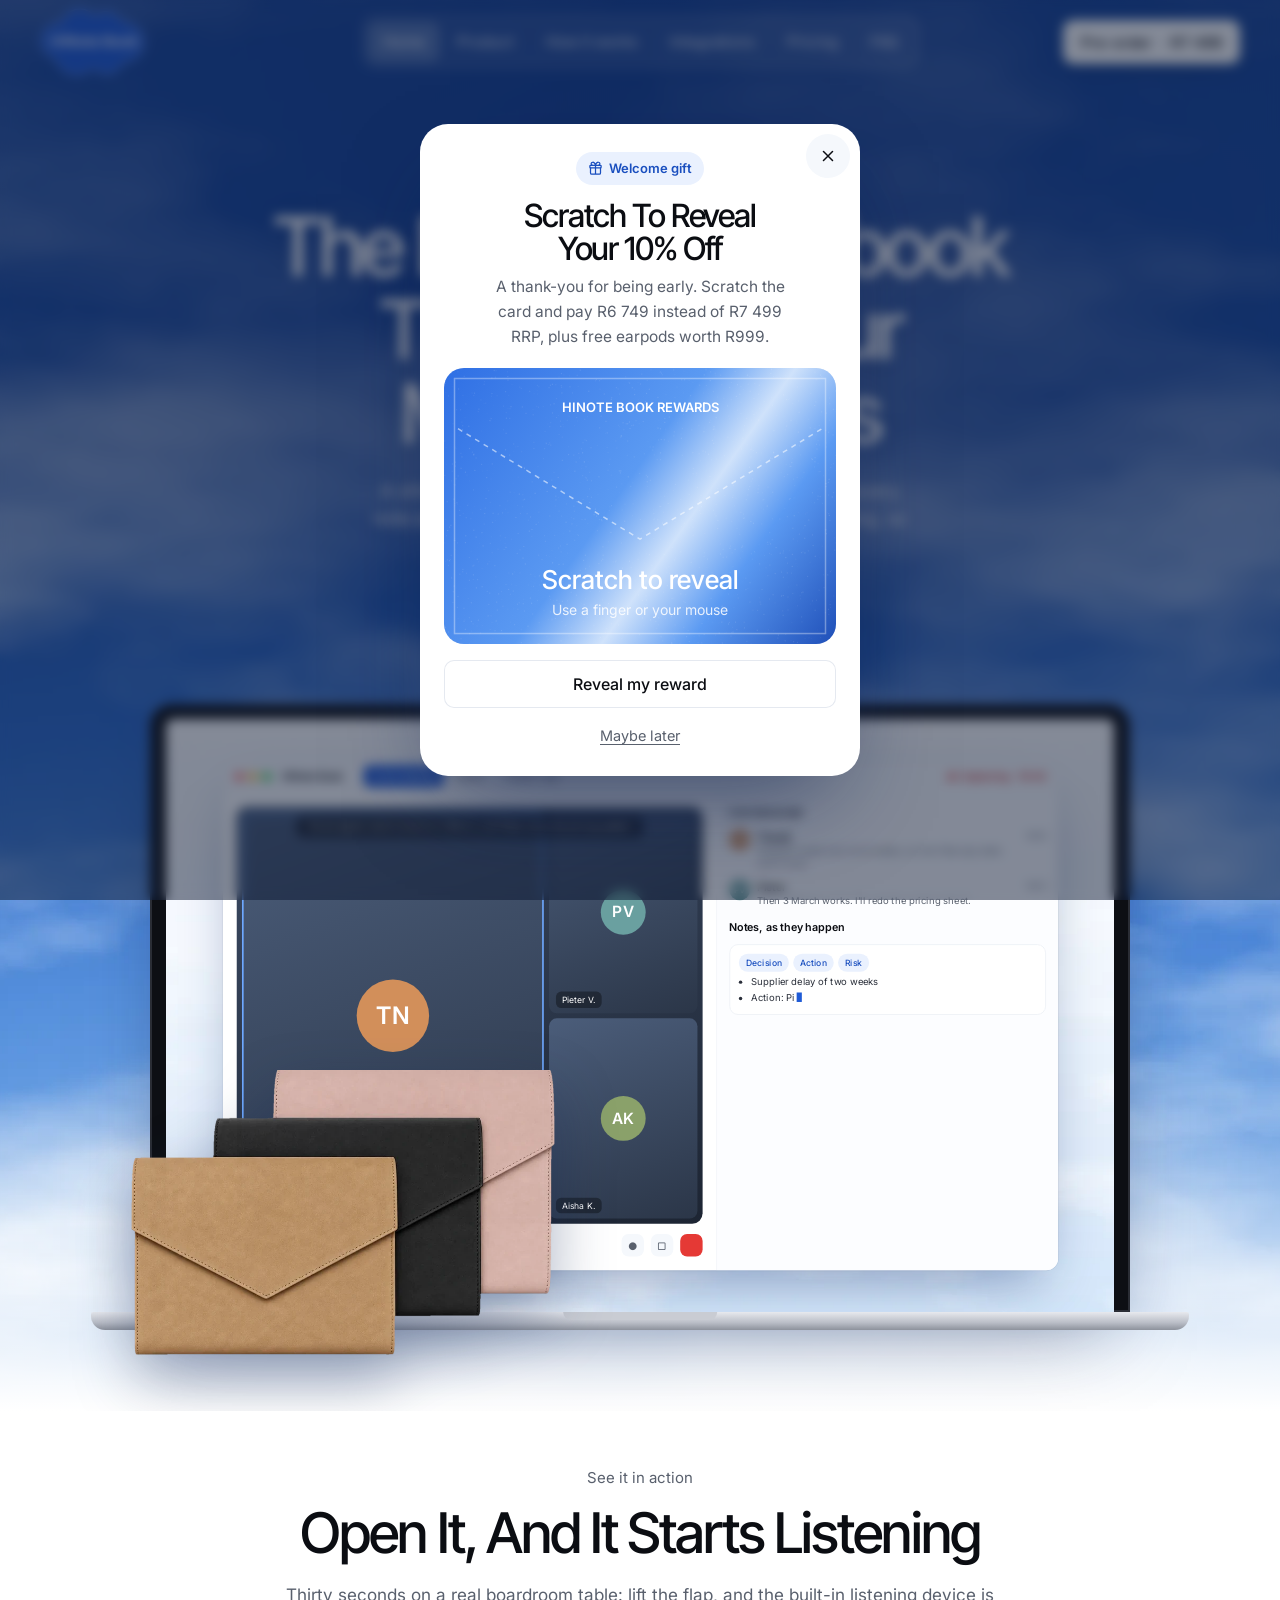
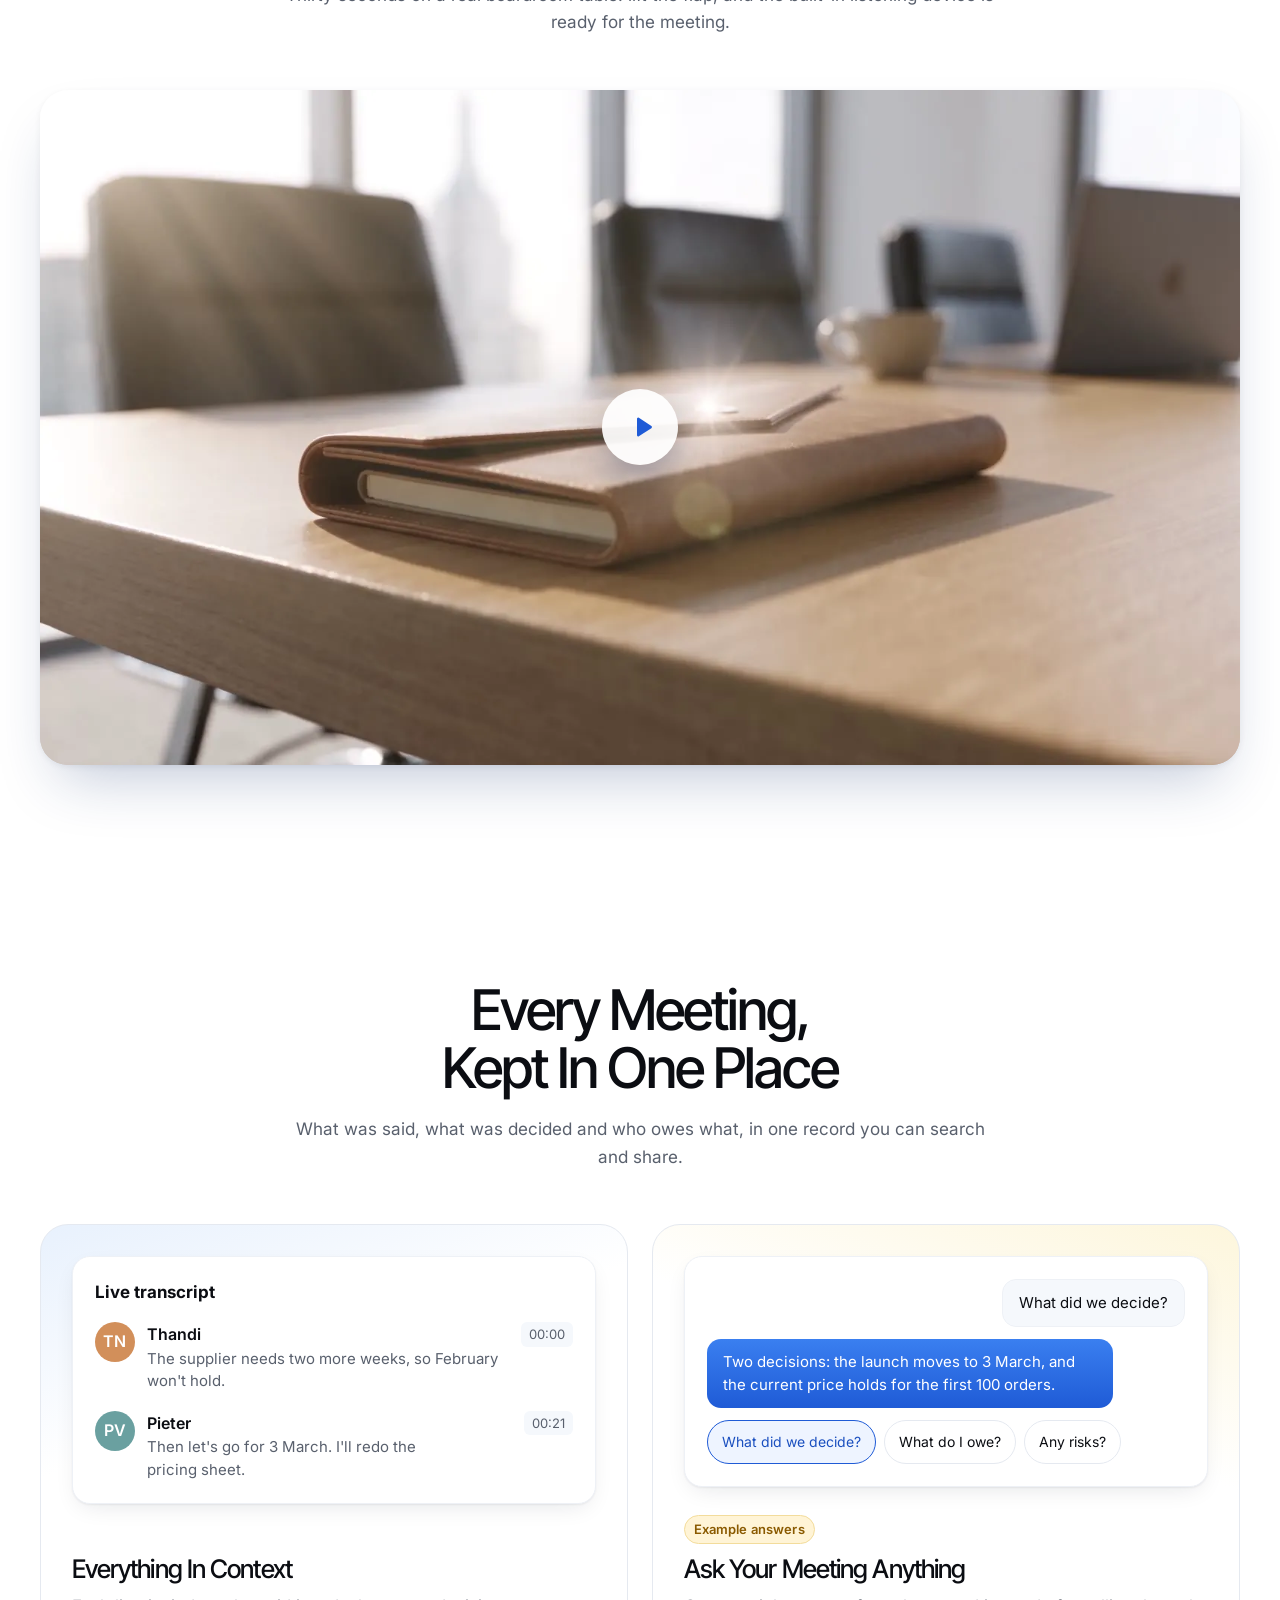
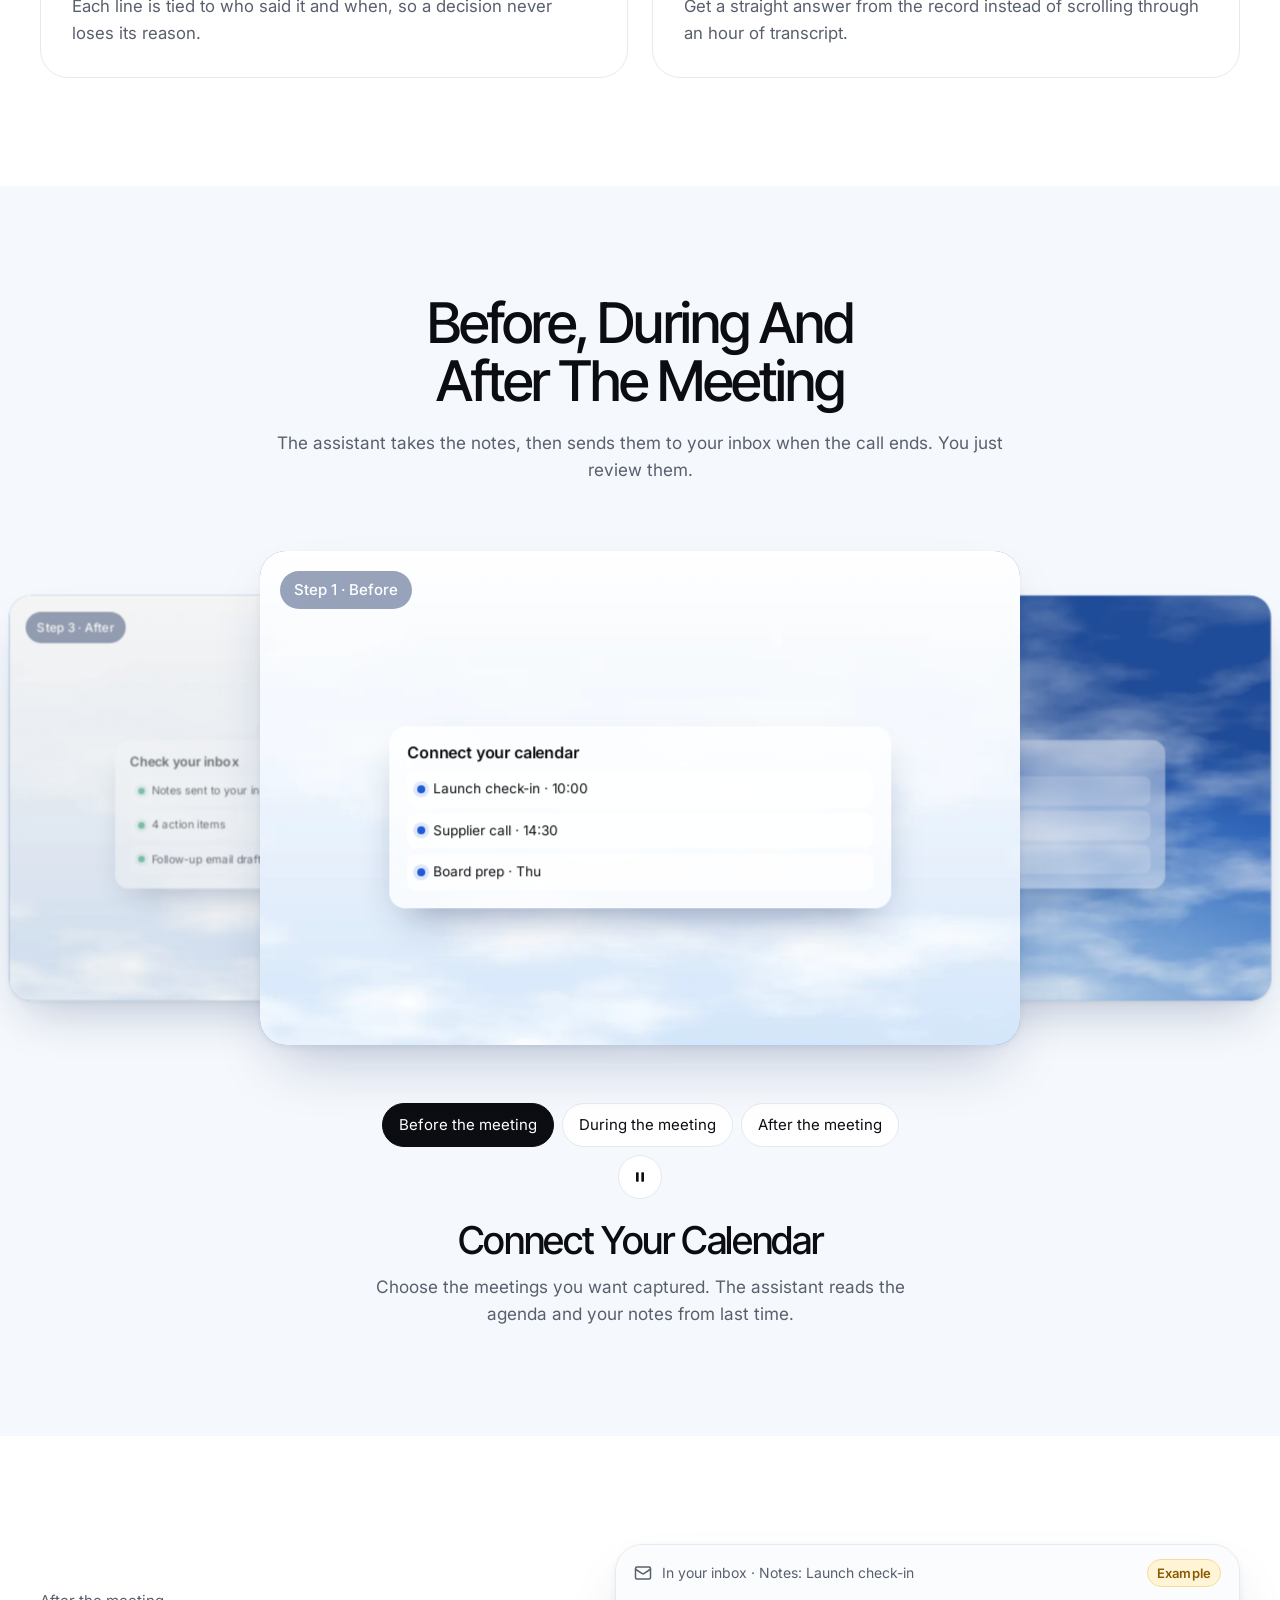
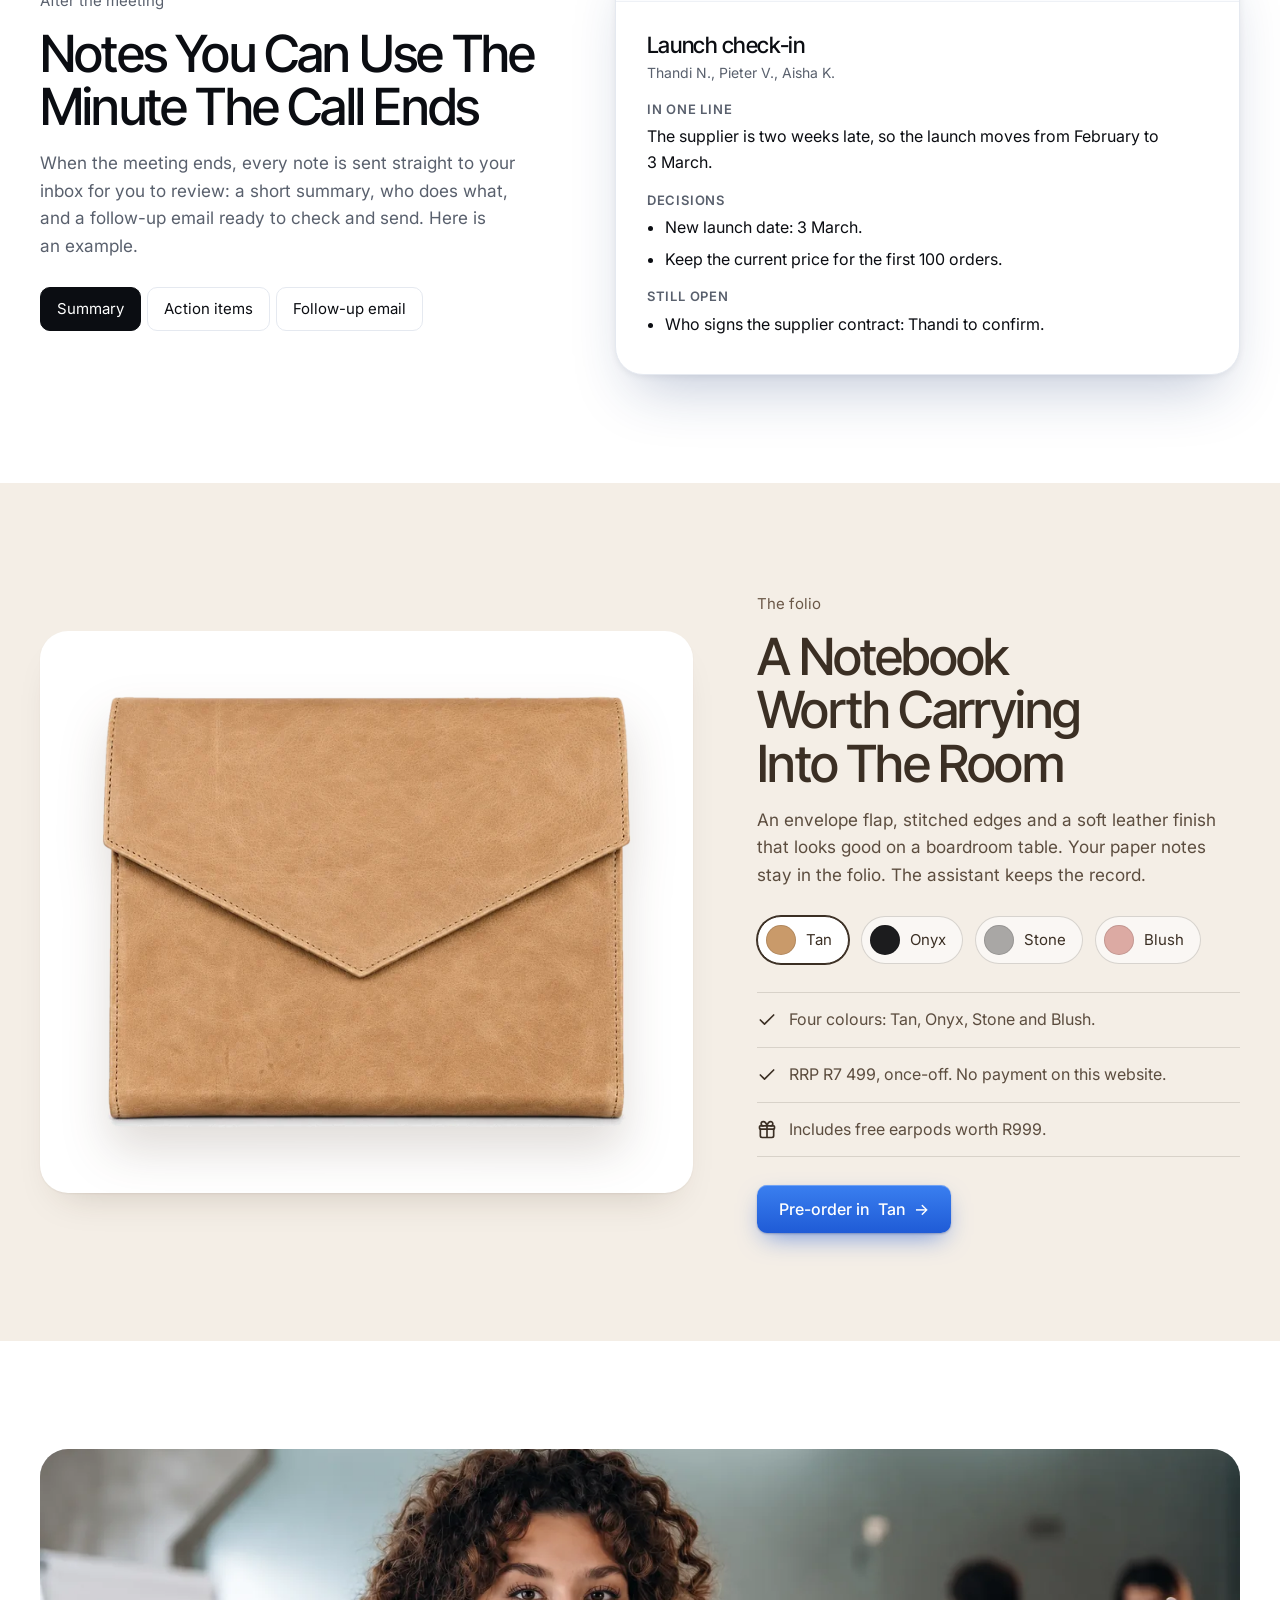
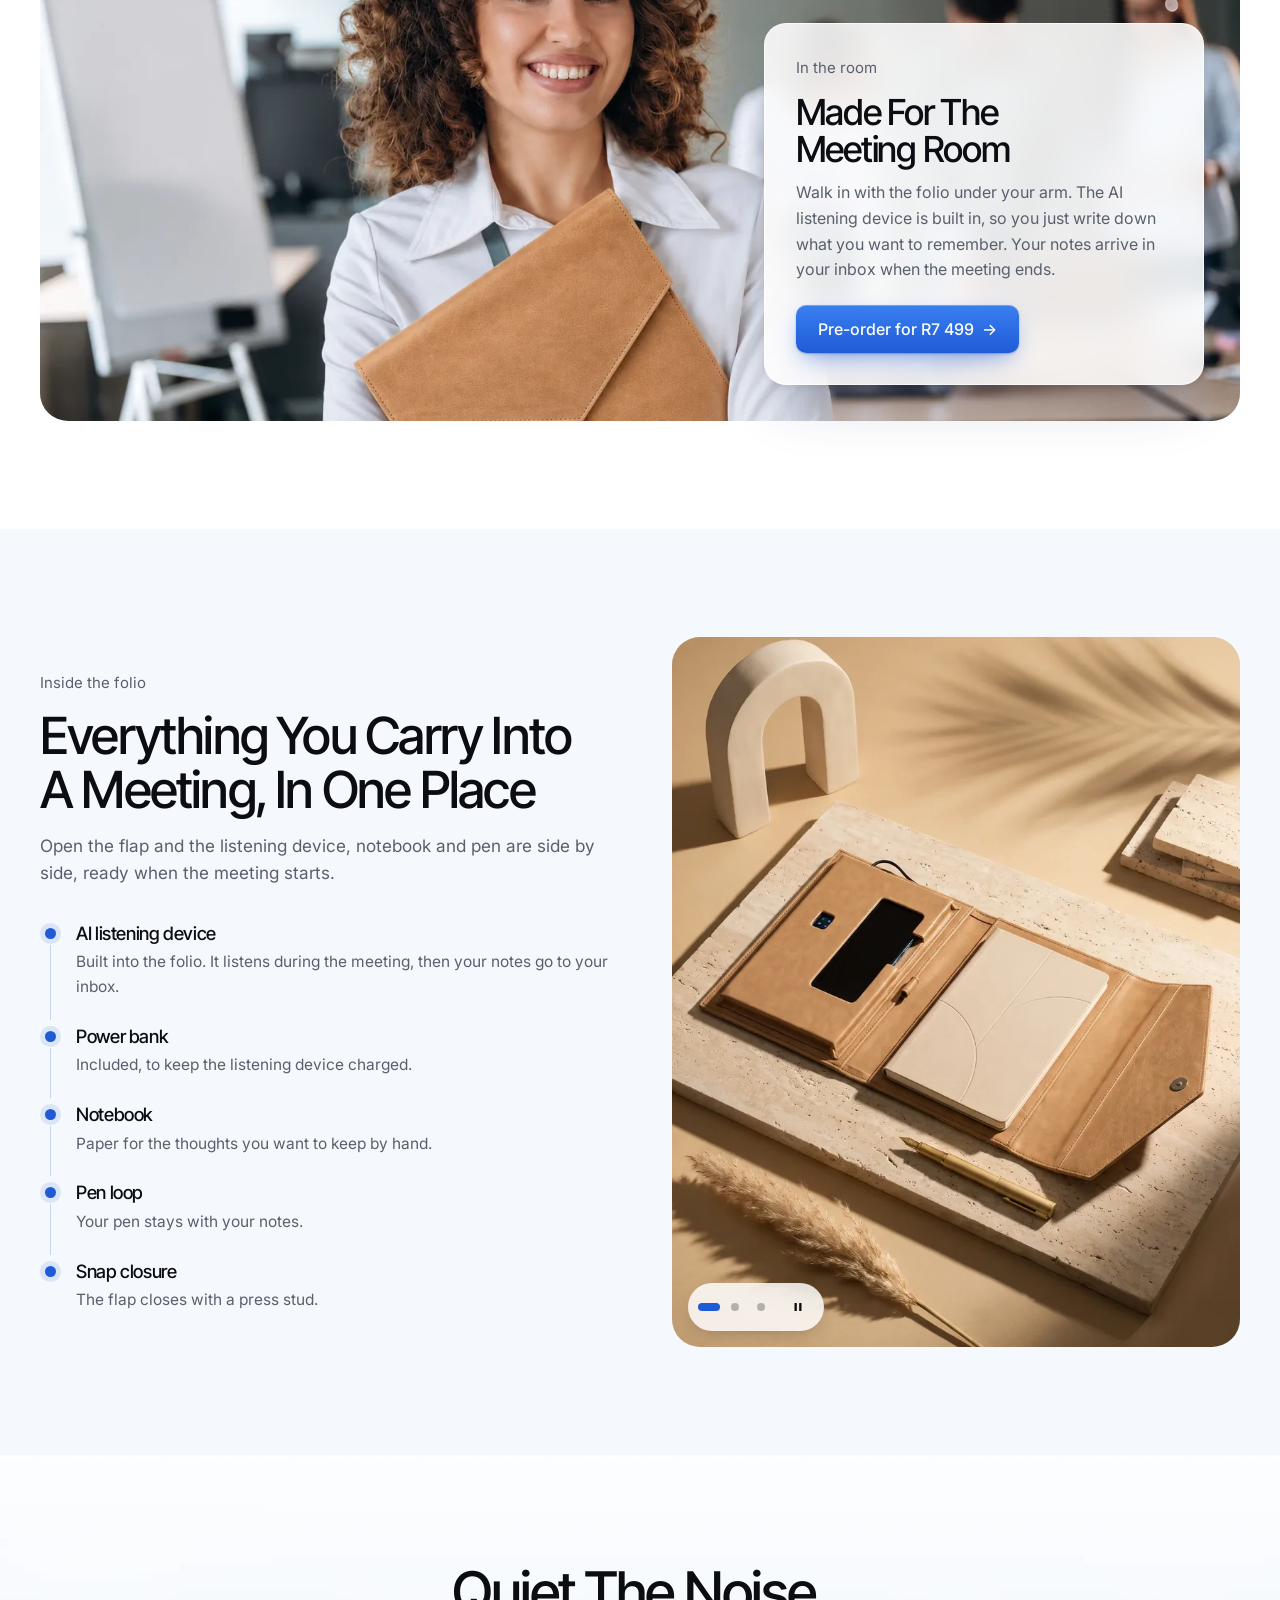
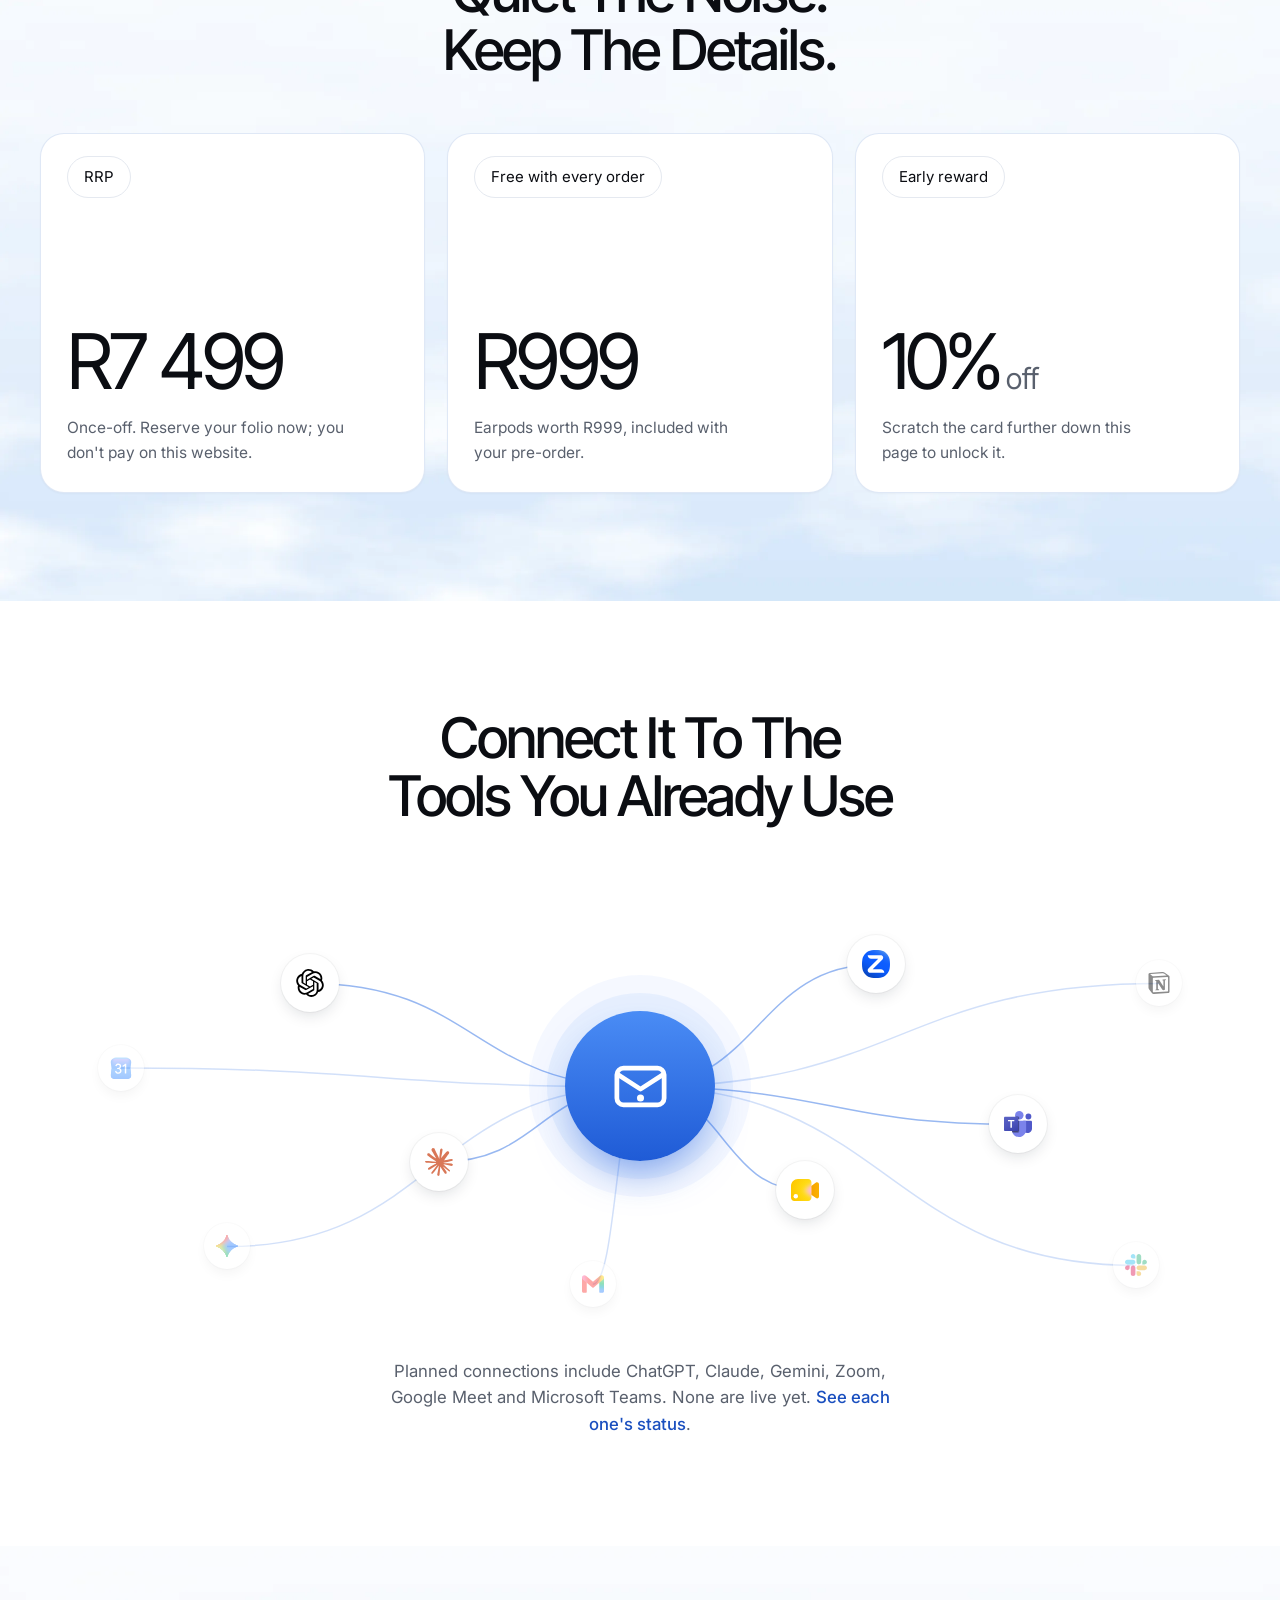
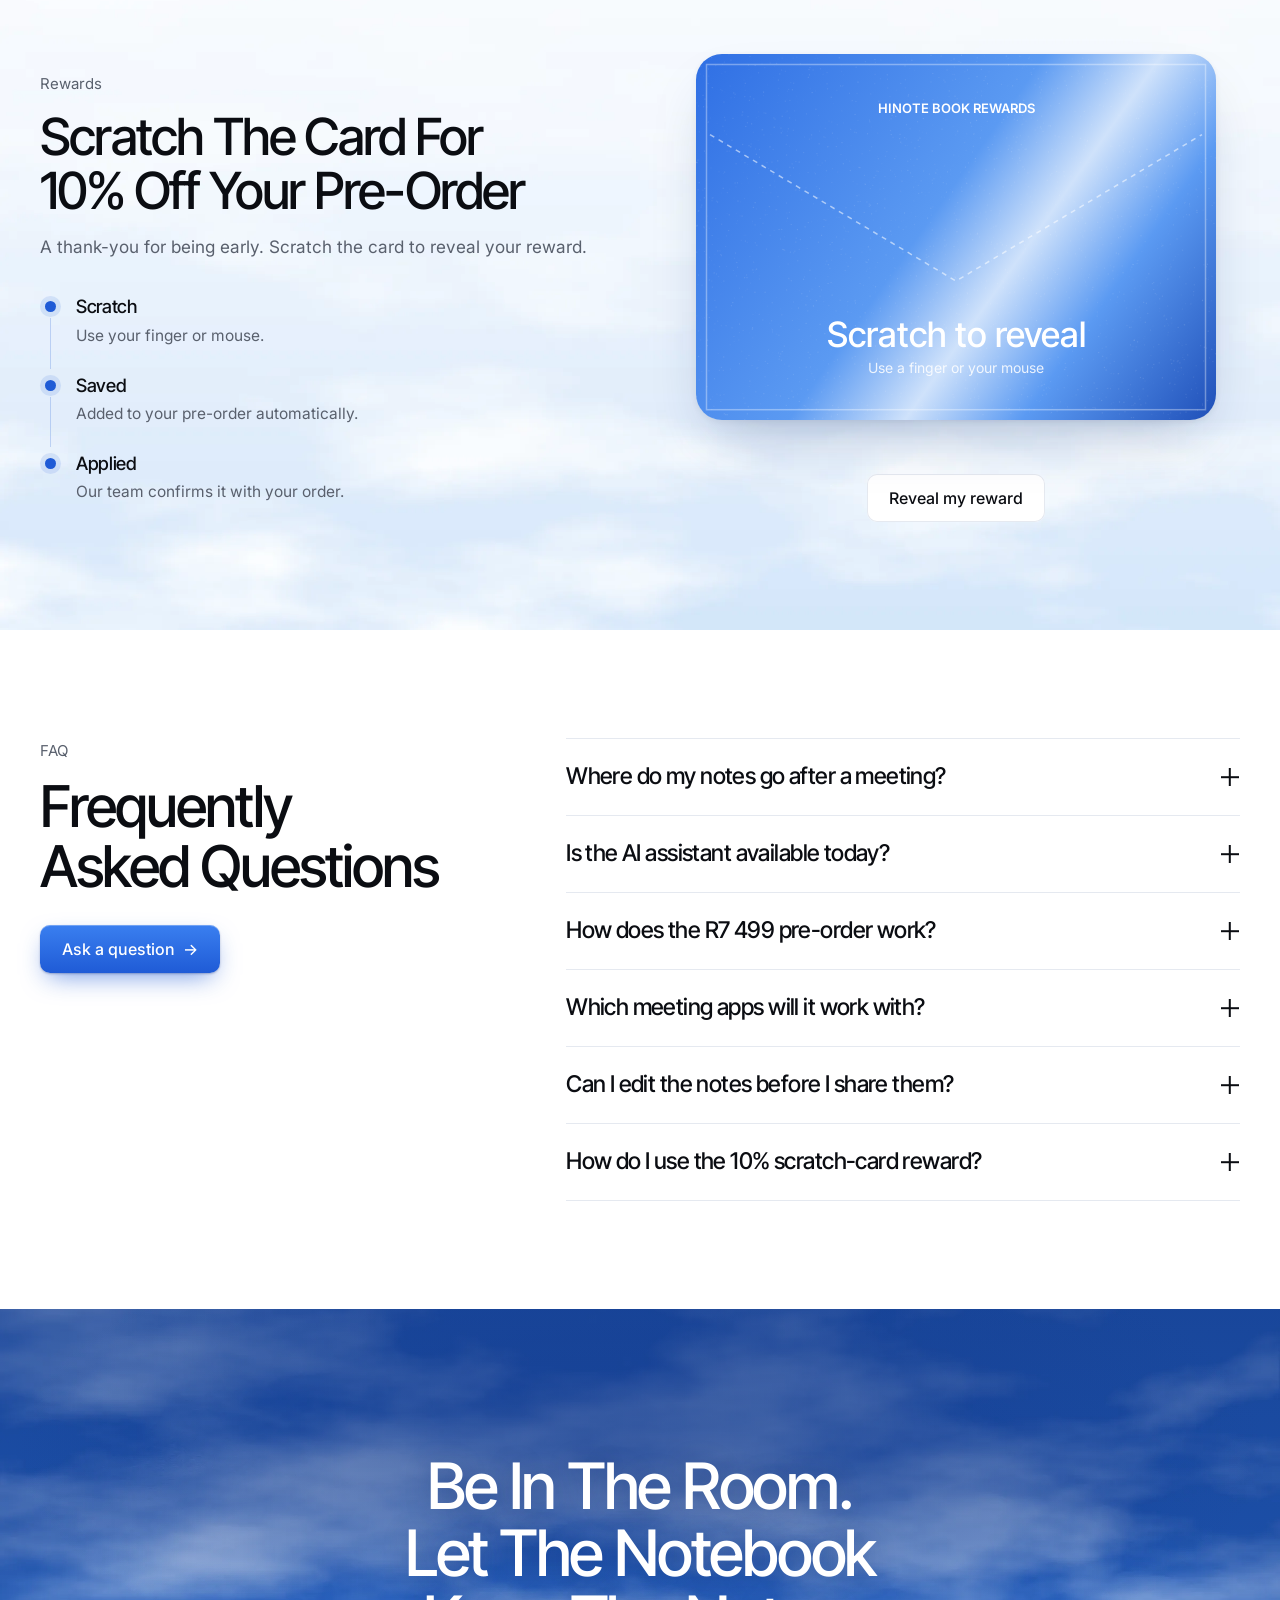
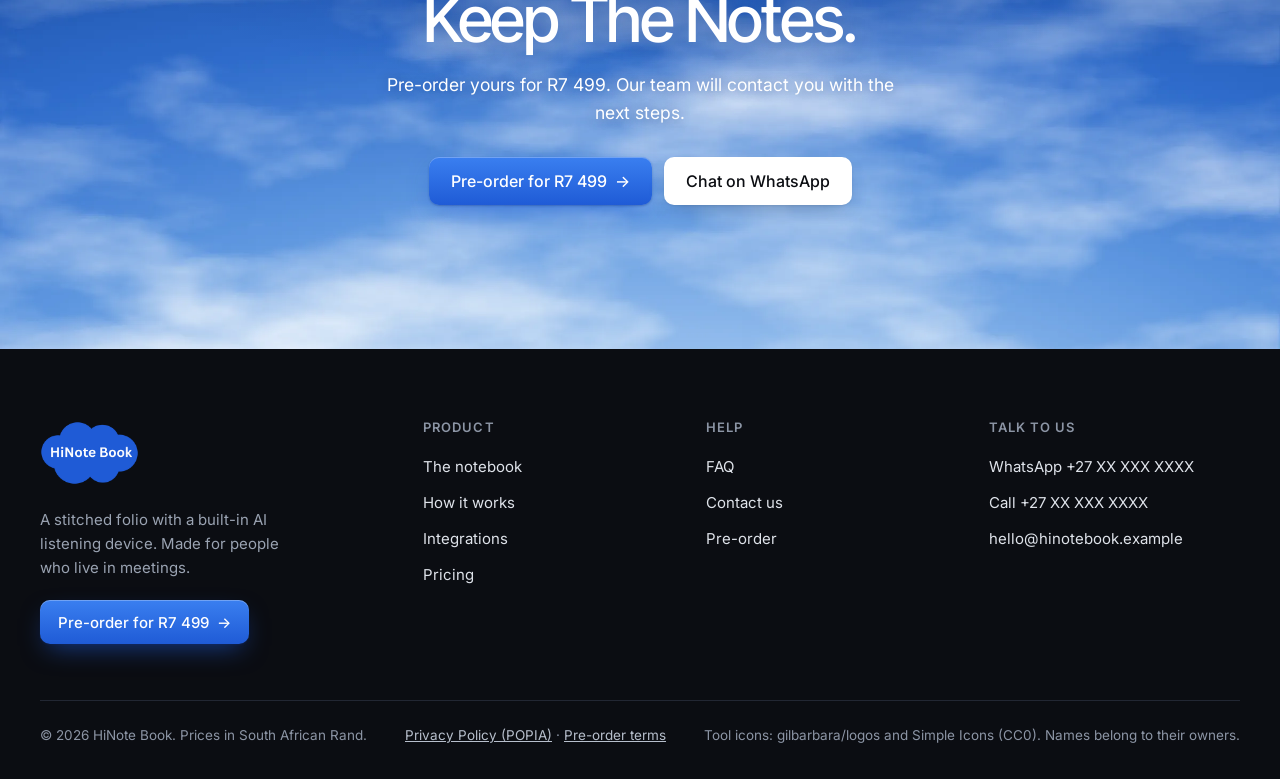
==== commit 09c8de03: "RRP R7 499, 10% maximum discount, free earpods worth R999 - Price shown as RRP R7 499 once-off; the " ====
--- a/preview/index.html
+++ b/preview/index.html
@@ -3,14 +3,14 @@
 <head>
 <meta charset="utf-8">
 <meta name="viewport" content="width=device-width, initial-scale=1">
-<title>HiNote Book — The leather notebook that keeps your meeting notes</title>
-<meta name="description" content="HiNote Book pairs a stitched leather folio with an AI meeting assistant that takes every note and sends it to your inbox after the meeting. Pre-order for R6 500.">
+<title>HiNote Book — Your In-person AI NoteTaker</title>
+<meta name="description" content="HiNote Book pairs a stitched leather folio with an AI meeting assistant that takes every note and sends it to your inbox after the meeting. Pre-order for R7 499.">
 <link rel="canonical" href="https://hi-notebook.vercel.app/">
 <meta name="theme-color" content="#1f5bd6">
 <meta property="og:type" content="website">
 <meta property="og:site_name" content="HiNote Book">
-<meta property="og:title" content="HiNote Book — The leather notebook that keeps your meeting notes">
-<meta property="og:description" content="HiNote Book pairs a stitched leather folio with an AI meeting assistant that takes every note and sends it to your inbox after the meeting. Pre-order for R6 500.">
+<meta property="og:title" content="HiNote Book — Your In-person AI NoteTaker">
+<meta property="og:description" content="HiNote Book pairs a stitched leather folio with an AI meeting assistant that takes every note and sends it to your inbox after the meeting. Pre-order for R7 499.">
 <meta property="og:url" content="https://hi-notebook.vercel.app/">
 <meta property="og:image" content="https://hi-notebook.vercel.app/og.jpg">
 <meta property="og:image:width" content="1200">
@@ -23,7 +23,7 @@
 <link rel="preconnect" href="https://fonts.gstatic.com" crossorigin>
 <link rel="stylesheet" href="https://fonts.googleapis.com/css2?family=Inter:wght@400;500;600&family=Inter+Tight:wght@500;600&display=swap">
 <link rel="stylesheet" href="assets/css/site.css">
-<script>window.SITE={"brand": "HiNote Book", "price": "R6\u00a0500", "priceReward": "R5\u00a0200", "reward": "20%", "whatsapp": "27XXXXXXXXX", "email": "hello@hinotebook.example"};</script>
+<script>window.SITE={"brand": "HiNote Book", "price": "R7\u00a0499", "priceReward": "R6\u00a0749", "reward": "10%", "gift": "free earpods worth R999", "whatsapp": "27XXXXXXXXX", "email": "hello@hinotebook.example"};</script>
 <script>/* Always open a page at the top (unless the link points to a spot on the page) */
 try{if("scrollRestoration" in history)history.scrollRestoration="manual";}catch(e){}
 (function(){function top(){if(!location.hash){document.documentElement.style.scrollBehavior="auto";window.scrollTo(0,0);document.documentElement.style.scrollBehavior="";}}
@@ -37,22 +37,22 @@
     <a class="brand" href="index.html" aria-label="HiNote Book home"><img class="brand-logo" src="assets/img/logo-outline.png" alt="HiNote Book" width="310" height="200"></a>
     <nav class="nav-pill" aria-label="Main"><a href="index.html" aria-current="page">Home</a><a href="product.html">Product</a><a href="how-it-works.html">How it works</a><a href="integrations.html">Integrations</a><a href="pricing.html">Pricing</a><a href="faq.html">FAQ</a></nav>
     <div class="head-actions">
-      <a class="btn btn-white btn-sm" href="pre-order.html">Pre-order<span class="long">&nbsp;· R6 500</span></a>
+      <a class="btn btn-white btn-sm" href="pre-order.html">Pre-order<span class="long">&nbsp;· R7 499</span></a>
       <button class="menu-btn" type="button" aria-expanded="false" aria-controls="mobile-menu" aria-label="Open menu"><span></span></button>
     </div>
   </div>
 </header>
 <div class="mobile-menu" id="mobile-menu">
   <nav aria-label="Mobile"><a class="m-link" href="index.html" aria-current="page">Home<span aria-hidden="true">→</span></a><a class="m-link" href="product.html">Product<span aria-hidden="true">→</span></a><a class="m-link" href="how-it-works.html">How it works<span aria-hidden="true">→</span></a><a class="m-link" href="integrations.html">Integrations<span aria-hidden="true">→</span></a><a class="m-link" href="pricing.html">Pricing<span aria-hidden="true">→</span></a><a class="m-link" href="faq.html">FAQ<span aria-hidden="true">→</span></a><a class="m-link" href="contact.html">Contact<span aria-hidden="true">→</span></a></nav>
-  <a class="btn btn-primary" href="pre-order.html">Pre-order for R6 500 <span class="arr" aria-hidden="true">→</span></a>
+  <a class="btn btn-primary" href="pre-order.html">Pre-order for R7 499 <span class="arr" aria-hidden="true">→</span></a>
   <p class="m-contact">Questions? <a class="link" href="https://wa.me/27XXXXXXXXX">WhatsApp us</a> or call <a class="link" href="tel:+27XXXXXXXXX">+27 XX XXX XXXX</a>.</p>
 </div>
 <main id="main">
 <section class="sky hero"><div class="wrap" data-enter>
-  <span class="hero-fact"><b>New</b>Pre-orders open · R6 500</span>
+  <span class="hero-fact"><b>New</b>Pre-orders open · RRP R7 499 · Free earpods</span>
   <h1>The leather notebook that takes your meeting notes</h1>
   <p class="lede">A stitched folio with a built-in AI listening device. It takes every note and sends them straight to your inbox after the meeting, so you can stay in the conversation.</p>
-  <div class="actions"><a class="btn btn-primary" href="pre-order.html">Pre-order for R6 500 <span class="arr" aria-hidden="true">→</span></a><a class="btn btn-white" href="how-it-works.html">See how it works</a></div>
+  <div class="actions"><a class="btn btn-primary" href="pre-order.html">Pre-order for R7 499 <span class="arr" aria-hidden="true">→</span></a><a class="btn btn-white" href="how-it-works.html">See how it works</a></div>
 </div>
 <div class="stage"><div class="laptop" role="img" aria-label="Example: the HiNote Book app showing a live meeting with its transcript and notes being written">
   <div class="lid"><div class="notch"></div><div class="screen"><div class="screen-fit">
@@ -190,7 +190,8 @@
     <div class="swatches" role="radiogroup" aria-label="Folio colour" data-swatches="show-img"><button class="swatch" type="button" role="radio" aria-checked="true" tabindex="0" data-name="Tan" data-alt="Tan leather folio with a stitched envelope flap" data-src="assets/img/folio-tan-1200.webp" data-srcset="assets/img/folio-tan-640.webp 640w, assets/img/folio-tan-1200.webp 1200w"><i style="background:#c99a6a"></i>Tan</button><button class="swatch" type="button" role="radio" aria-checked="false" tabindex="-1" data-name="Onyx" data-alt="Black leather folio with a stitched envelope flap" data-src="assets/img/folio-onyx-1200.webp" data-srcset="assets/img/folio-onyx-640.webp 640w, assets/img/folio-onyx-1200.webp 1200w"><i style="background:#1c1c1e"></i>Onyx</button><button class="swatch" type="button" role="radio" aria-checked="false" tabindex="-1" data-name="Stone" data-alt="Stone grey leather folio with a stitched envelope flap" data-src="assets/img/folio-stone-1200.webp" data-srcset="assets/img/folio-stone-640.webp 640w, assets/img/folio-stone-1200.webp 1200w"><i style="background:#a9a7a5"></i>Stone</button><button class="swatch" type="button" role="radio" aria-checked="false" tabindex="-1" data-name="Blush" data-alt="Blush pink leather folio with a stitched envelope flap" data-src="assets/img/folio-blush-1200.webp" data-srcset="assets/img/folio-blush-640.webp 640w, assets/img/folio-blush-1200.webp 1200w"><i style="background:#dcaaa3"></i>Blush</button></div>
     <ul class="points">
       <li><svg aria-hidden="true" focusable="false" xmlns="http://www.w3.org/2000/svg" viewBox="0 0 24 24" width="20" height="20" fill="none" stroke="currentColor" stroke-width="2" stroke-linecap="round" stroke-linejoin="round"><path fill="none" stroke="currentColor" stroke-linecap="round" stroke-linejoin="round" stroke-width="2" d="M20 6L9 17l-5-5"/></svg><span>Four colours: Tan, Onyx, Stone and Blush.</span></li>
-      <li><svg aria-hidden="true" focusable="false" xmlns="http://www.w3.org/2000/svg" viewBox="0 0 24 24" width="20" height="20" fill="none" stroke="currentColor" stroke-width="2" stroke-linecap="round" stroke-linejoin="round"><path fill="none" stroke="currentColor" stroke-linecap="round" stroke-linejoin="round" stroke-width="2" d="M20 6L9 17l-5-5"/></svg><span>Once-off pre-order price R6 500. No payment on this website.</span></li>
+      <li><svg aria-hidden="true" focusable="false" xmlns="http://www.w3.org/2000/svg" viewBox="0 0 24 24" width="20" height="20" fill="none" stroke="currentColor" stroke-width="2" stroke-linecap="round" stroke-linejoin="round"><path fill="none" stroke="currentColor" stroke-linecap="round" stroke-linejoin="round" stroke-width="2" d="M20 6L9 17l-5-5"/></svg><span>RRP R7 499, once-off. No payment on this website.</span></li>
+      <li><svg aria-hidden="true" focusable="false" xmlns="http://www.w3.org/2000/svg" viewBox="0 0 24 24" width="20" height="20" fill="none" stroke="currentColor" stroke-width="2" stroke-linecap="round" stroke-linejoin="round"><g fill="none" stroke="currentColor" stroke-linecap="round" stroke-linejoin="round" stroke-width="2"><path d="M12 7v14m8-10v8a2 2 0 0 1-2 2H6a2 2 0 0 1-2-2v-8m3.5-4a1 1 0 0 1 0-5A4.8 8 0 0 1 12 7a4.8 8 0 0 1 4.5-5a1 1 0 0 1 0 5"/><rect width="18" height="4" x="3" y="7" rx="1"/></g></svg><span>Includes free earpods worth R999.</span></li>
     </ul>
     <div class="actions"><a class="btn btn-primary" href="pre-order.html">Pre-order in <span data-colour-name>Tan</span> <span class="arr" aria-hidden="true">→</span></a></div>
   </div>
@@ -202,7 +203,7 @@
     <span class="eyebrow">In the room</span>
     <h2>Made for the meeting room</h2>
     <p>Walk in with the folio under your arm. The AI listening device is built in, so you just write down what you want to remember. Your notes arrive in your inbox when the meeting ends.</p>
-    <a class="btn btn-primary" href="pre-order.html">Pre-order for R6 500 <span class="arr" aria-hidden="true">→</span></a>
+    <a class="btn btn-primary" href="pre-order.html">Pre-order for R7 499 <span class="arr" aria-hidden="true">→</span></a>
   </div>
 </div></div></section>
 
@@ -219,9 +220,9 @@
 <section class="section ground-soft"><div class="wrap">
   <div class="s-head"><h2>Quiet the noise. Keep the details.</h2></div>
   <div class="facts">
-  <div class="fact"><span class="tag">Pre-order price</span><span class="big">R6 500</span><p>Once-off. Reserve your folio now; you don't pay on this website.</p></div>
-  <div class="fact"><span class="tag">Leather colours</span><span class="big">4</span><p>Tan, Onyx, Stone and Blush. Pick yours on the pre-order form.</p></div>
-  <div class="fact"><span class="tag">Early reward</span><span class="big">20%<small>off</small></span><p>Scratch the card further down this page to unlock it.</p></div>
+  <div class="fact"><span class="tag">RRP</span><span class="big">R7 499</span><p>Once-off. Reserve your folio now; you don't pay on this website.</p></div>
+  <div class="fact"><span class="tag">Free with every order</span><span class="big">R999</span><p>Earpods worth R999, included with your pre-order.</p></div>
+  <div class="fact"><span class="tag">Early reward</span><span class="big">10%<small>off</small></span><p>Scratch the card further down this page to unlock it.</p></div>
 </div>
 </div></section>
 
@@ -236,7 +237,7 @@
 <section class="section ground-soft" id="rewards"><div class="wrap"><div class="reward">
   <div>
     <span class="eyebrow">Rewards</span>
-    <h2>Scratch the card for 20% off your pre-order</h2>
+    <h2>Scratch the card for 10% off your pre-order</h2>
     <p class="lede">A thank-you for being early. Scratch the card to reveal your reward.</p>
     <ul class="reward-steps">
       <li><b>Scratch</b><span>Use your finger or mouse.</span></li>
@@ -249,15 +250,15 @@
     <div class="scratch" data-scratch>
       <div class="scratch-under" aria-hidden="true">
         <span class="k">Your reward</span>
-        <span class="v">20<small>% off</small></span>
-        <span class="s">You pay R5 200 instead of R6 500</span>
+        <span class="v">10<small>% off</small></span>
+        <span class="s">You pay R6 749 instead of R7 499 RRP</span>
       </div>
       <canvas aria-label="Scratch card. Scratch to reveal your reward, or use the Reveal button below." role="img"></canvas>
       <div class="confetti" aria-hidden="true"></div>
     </div>
     <div class="scratch-tools">
       <button class="btn btn-ghost before" type="button" data-reveal>Reveal my reward</button>
-      <a class="btn btn-primary reward-won" href="pre-order.html">Claim 20% with my pre-order <span class="arr" aria-hidden="true">→</span></a>
+      <a class="btn btn-primary reward-won" href="pre-order.html">Claim 10% with my pre-order <span class="arr" aria-hidden="true">→</span></a>
     </div>
     </div>
   </div>
@@ -265,16 +266,16 @@
 
 <section class="section"><div class="wrap"><div class="faq"><div><span class="eyebrow">FAQ</span><h2>Frequently asked questions</h2><a class="btn btn-primary" href="contact.html">Ask a question <span class="arr" aria-hidden="true">→</span></a></div><div class="acc"><div class="acc-item"><h3><button class="acc-btn" type="button" aria-expanded="false" aria-controls="hf-0" id="hf-b0">Where do my notes go after a meeting?<span class="pm" aria-hidden="true"></span></button></h3>
 <div class="acc-panel" id="hf-0" role="region" aria-labelledby="hf-b0" aria-hidden="true"><div><p>Straight to your email inbox. When the meeting ends, the assistant sends you the summary, action items and a draft follow-up email to review before you share anything.</p></div></div></div><div class="acc-item"><h3><button class="acc-btn" type="button" aria-expanded="false" aria-controls="hf-1" id="hf-b1">Is the AI assistant available today?<span class="pm" aria-hidden="true"></span></button></h3>
-<div class="acc-panel" id="hf-1" role="region" aria-labelledby="hf-b1" aria-hidden="true"><div><p>Not yet. Pre-orders are open now. When our team contacts you about your pre-order, they will share the timing for the folio and for assistant access.</p></div></div></div><div class="acc-item"><h3><button class="acc-btn" type="button" aria-expanded="false" aria-controls="hf-2" id="hf-b2">How does the R6 500 pre-order work?<span class="pm" aria-hidden="true"></span></button></h3>
-<div class="acc-panel" id="hf-2" role="region" aria-labelledby="hf-b2" aria-hidden="true"><div><p>It is a once-off price of R6 500. Fill in the short pre-order form and send it. You don&#x27;t pay anything on this website. Our team will contact you to confirm your colour, delivery and payment.</p></div></div></div><div class="acc-item"><h3><button class="acc-btn" type="button" aria-expanded="false" aria-controls="hf-3" id="hf-b3">Which meeting apps will it work with?<span class="pm" aria-hidden="true"></span></button></h3>
+<div class="acc-panel" id="hf-1" role="region" aria-labelledby="hf-b1" aria-hidden="true"><div><p>Not yet. Pre-orders are open now. When our team contacts you about your pre-order, they will share the timing for the folio and for assistant access.</p></div></div></div><div class="acc-item"><h3><button class="acc-btn" type="button" aria-expanded="false" aria-controls="hf-2" id="hf-b2">How does the R7 499 pre-order work?<span class="pm" aria-hidden="true"></span></button></h3>
+<div class="acc-panel" id="hf-2" role="region" aria-labelledby="hf-b2" aria-hidden="true"><div><p>R7 499 is the recommended retail price (RRP), paid once-off, and it includes free earpods worth R999. Fill in the short pre-order form and send it. You don&#x27;t pay anything on this website. Our team will contact you to confirm your colour, delivery and payment.</p></div></div></div><div class="acc-item"><h3><button class="acc-btn" type="button" aria-expanded="false" aria-controls="hf-3" id="hf-b3">Which meeting apps will it work with?<span class="pm" aria-hidden="true"></span></button></h3>
 <div class="acc-panel" id="hf-3" role="region" aria-labelledby="hf-b3" aria-hidden="true"><div><p>Zoom, Google Meet and Microsoft Teams are planned first. The integrations page shows each one&#x27;s status, and nothing is marked live until it works.</p></div></div></div><div class="acc-item"><h3><button class="acc-btn" type="button" aria-expanded="false" aria-controls="hf-4" id="hf-b4">Can I edit the notes before I share them?<span class="pm" aria-hidden="true"></span></button></h3>
-<div class="acc-panel" id="hf-4" role="region" aria-labelledby="hf-b4" aria-hidden="true"><div><p>Yes, that is the plan. Summaries, action items and the follow-up email are drafts you check and change before anything goes out.</p></div></div></div><div class="acc-item"><h3><button class="acc-btn" type="button" aria-expanded="false" aria-controls="hf-5" id="hf-b5">How do I use the 20% scratch-card reward?<span class="pm" aria-hidden="true"></span></button></h3>
-<div class="acc-panel" id="hf-5" role="region" aria-labelledby="hf-b5" aria-hidden="true"><div><p>Scratch the card on the homepage. The reward is saved on your device and applied to your pre-order automatically, so you pay R5 200 instead of R6 500.</p></div></div></div></div></div></div></section>
+<div class="acc-panel" id="hf-4" role="region" aria-labelledby="hf-b4" aria-hidden="true"><div><p>Yes, that is the plan. Summaries, action items and the follow-up email are drafts you check and change before anything goes out.</p></div></div></div><div class="acc-item"><h3><button class="acc-btn" type="button" aria-expanded="false" aria-controls="hf-5" id="hf-b5">How do I use the 10% scratch-card reward?<span class="pm" aria-hidden="true"></span></button></h3>
+<div class="acc-panel" id="hf-5" role="region" aria-labelledby="hf-b5" aria-hidden="true"><div><p>Scratch the card on the homepage. The reward is saved on your device and applied to your pre-order automatically, so you pay R6 749 instead of R7 499.</p></div></div></div></div></div></div></section>
 
 <section class="sky close"><div class="wrap">
   <h2>Be in the room. Let the notebook keep the notes.</h2>
-  <p>Pre-order yours for R6 500. Our team will contact you with the next steps.</p>
-  <div class="actions"><a class="btn btn-primary" href="pre-order.html">Pre-order for R6 500 <span class="arr" aria-hidden="true">→</span></a>
+  <p>Pre-order yours for R7 499. Our team will contact you with the next steps.</p>
+  <div class="actions"><a class="btn btn-primary" href="pre-order.html">Pre-order for R7 499 <span class="arr" aria-hidden="true">→</span></a>
   <a class="btn btn-white" href="https://wa.me/27XXXXXXXXX">Chat on WhatsApp</a></div>
 </div></section>
 </main>
@@ -283,21 +284,21 @@
   <div class="promo-card" role="dialog" aria-modal="true" aria-labelledby="promo-title" aria-describedby="promo-desc">
     <button class="promo-x" type="button" aria-label="Close" data-promo-close><svg aria-hidden="true" focusable="false" xmlns="http://www.w3.org/2000/svg" viewBox="0 0 24 24" width="20" height="20" fill="none" stroke="currentColor" stroke-width="2" stroke-linecap="round" stroke-linejoin="round"><path fill="none" stroke="currentColor" stroke-linecap="round" stroke-linejoin="round" stroke-width="2" d="M18 6L6 18M6 6l12 12"/></svg></button>
     <span class="promo-tag"><svg aria-hidden="true" focusable="false" xmlns="http://www.w3.org/2000/svg" viewBox="0 0 24 24" width="20" height="20" fill="none" stroke="currentColor" stroke-width="2" stroke-linecap="round" stroke-linejoin="round"><g fill="none" stroke="currentColor" stroke-linecap="round" stroke-linejoin="round" stroke-width="2"><path d="M12 7v14m8-10v8a2 2 0 0 1-2 2H6a2 2 0 0 1-2-2v-8m3.5-4a1 1 0 0 1 0-5A4.8 8 0 0 1 12 7a4.8 8 0 0 1 4.5-5a1 1 0 0 1 0 5"/><rect width="18" height="4" x="3" y="7" rx="1"/></g></svg>Welcome gift</span>
-    <h2 id="promo-title">Scratch to reveal your 20% off</h2>
-    <p id="promo-desc">A thank-you for being early. Scratch the card and pay R5 200 instead of R6 500.</p>
+    <h2 id="promo-title">Scratch to reveal your 10% off</h2>
+    <p id="promo-desc">A thank-you for being early. Scratch the card and pay R6 749 instead of R7 499 RRP, plus free earpods worth R999.</p>
     <div data-scratch-group>
     <div class="scratch" data-scratch>
       <div class="scratch-under" aria-hidden="true">
         <span class="k">Your reward</span>
-        <span class="v">20<small>% off</small></span>
-        <span class="s">You pay R5 200 instead of R6 500</span>
+        <span class="v">10<small>% off</small></span>
+        <span class="s">You pay R6 749 instead of R7 499 RRP</span>
       </div>
       <canvas aria-label="Scratch card. Scratch to reveal your reward, or use the Reveal button below." role="img"></canvas>
       <div class="confetti" aria-hidden="true"></div>
     </div>
     <div class="scratch-tools">
       <button class="btn btn-ghost before" type="button" data-reveal>Reveal my reward</button>
-      <a class="btn btn-primary reward-won" href="pre-order.html">Claim 20% with my pre-order <span class="arr" aria-hidden="true">→</span></a>
+      <a class="btn btn-primary reward-won" href="pre-order.html">Claim 10% with my pre-order <span class="arr" aria-hidden="true">→</span></a>
     </div>
     </div>
     <button class="promo-later" type="button" data-promo-close>Maybe later</button>
@@ -309,7 +310,7 @@
       <div>
         <a class="brand" href="index.html" aria-label="HiNote Book home"><img class="brand-logo" src="assets/img/logo.png" alt="HiNote Book" width="310" height="200"></a>
         <p>A stitched folio with a built-in AI listening device. Made for people who live in meetings.</p>
-        <a class="btn btn-primary btn-sm f-cta" href="pre-order.html">Pre-order for R6 500 <span class="arr" aria-hidden="true">→</span></a>
+        <a class="btn btn-primary btn-sm f-cta" href="pre-order.html">Pre-order for R7 499 <span class="arr" aria-hidden="true">→</span></a>
       </div>
       <div class="f-col"><h2>Product</h2><ul>
         <li><a href="product.html">The notebook</a></li>
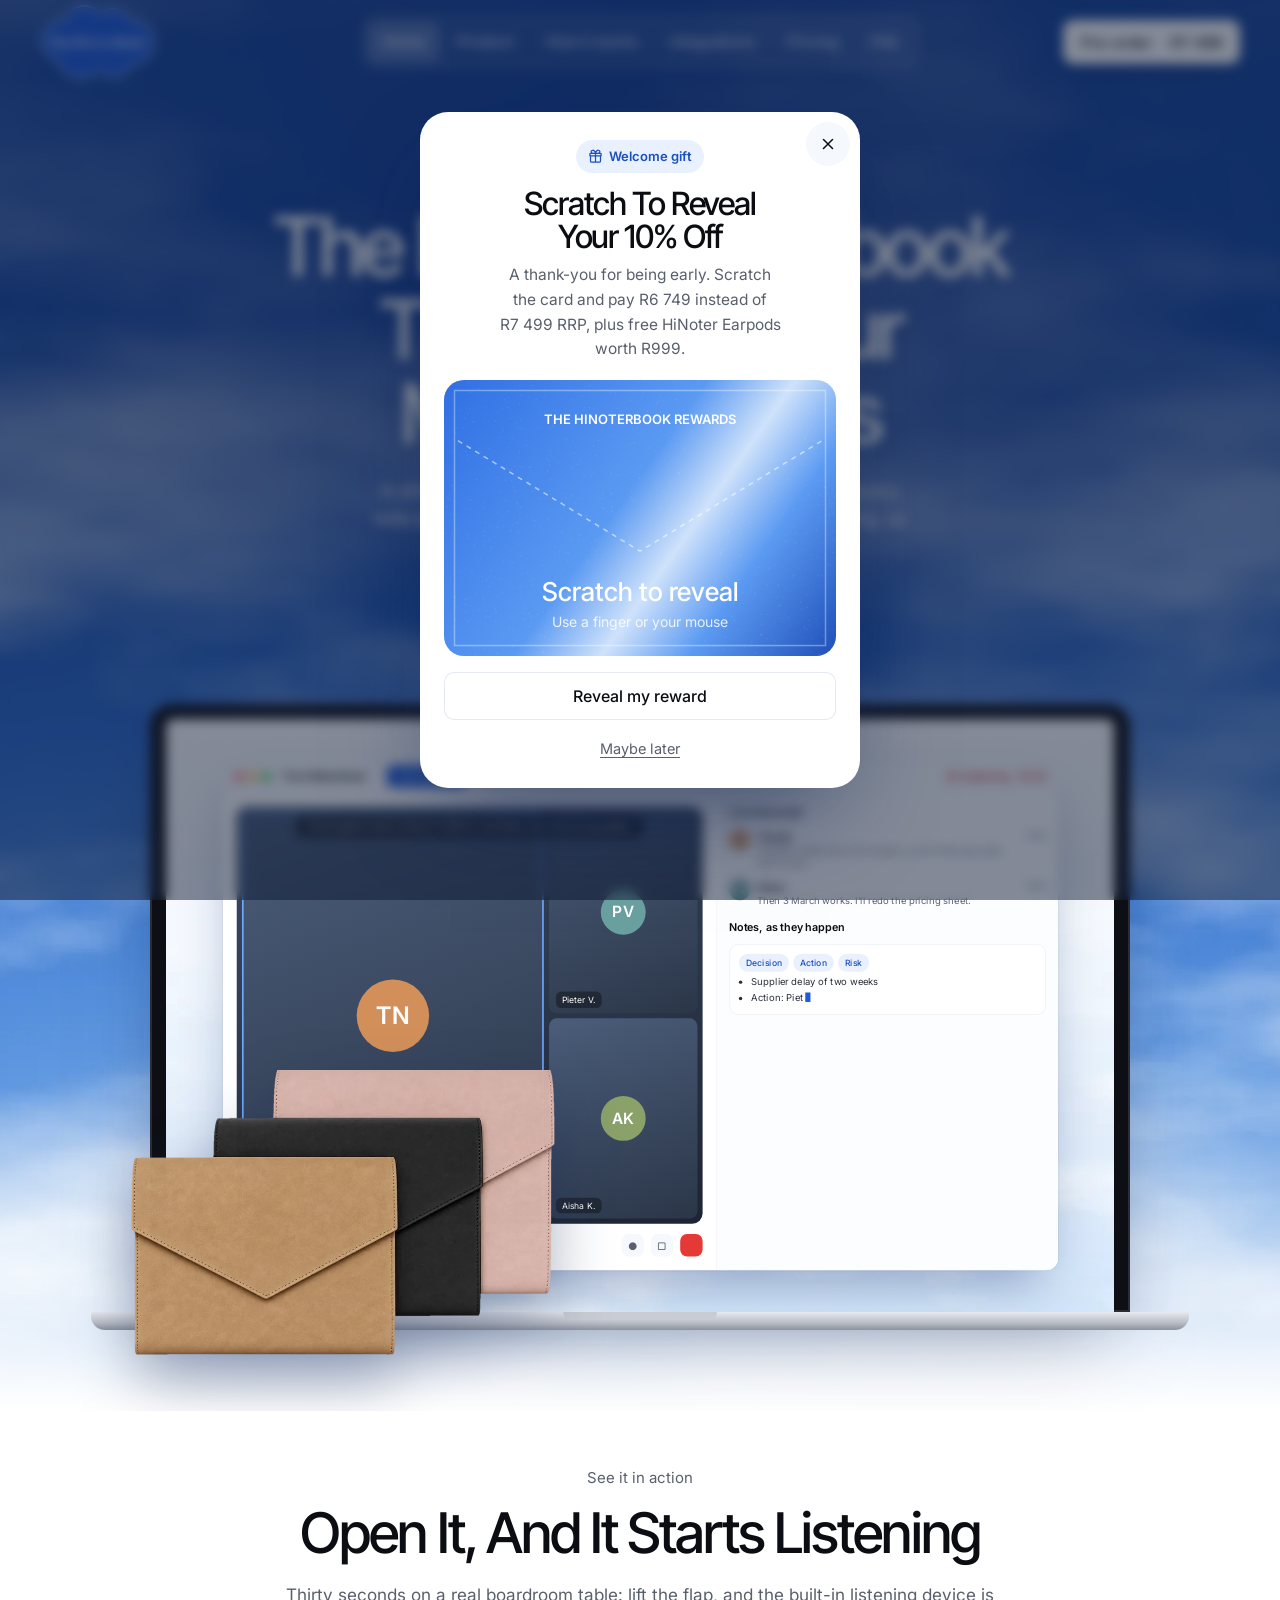
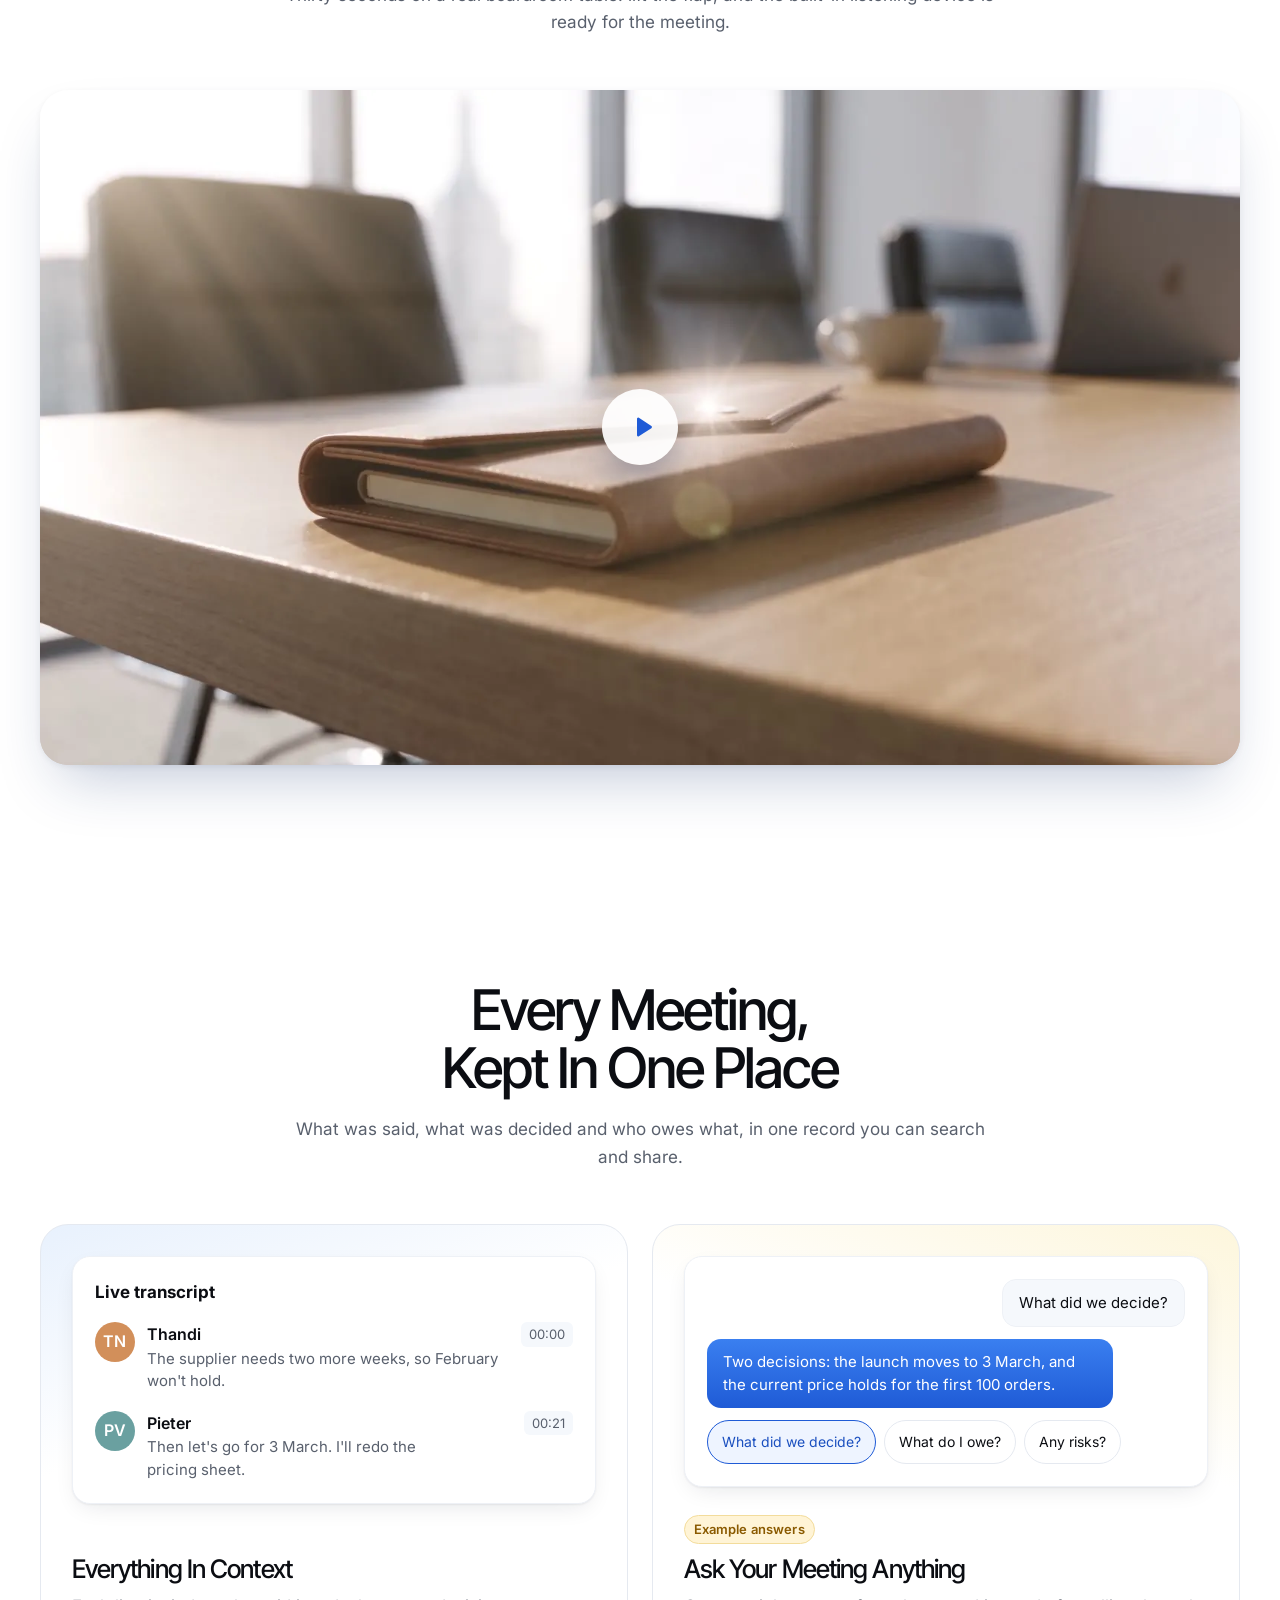
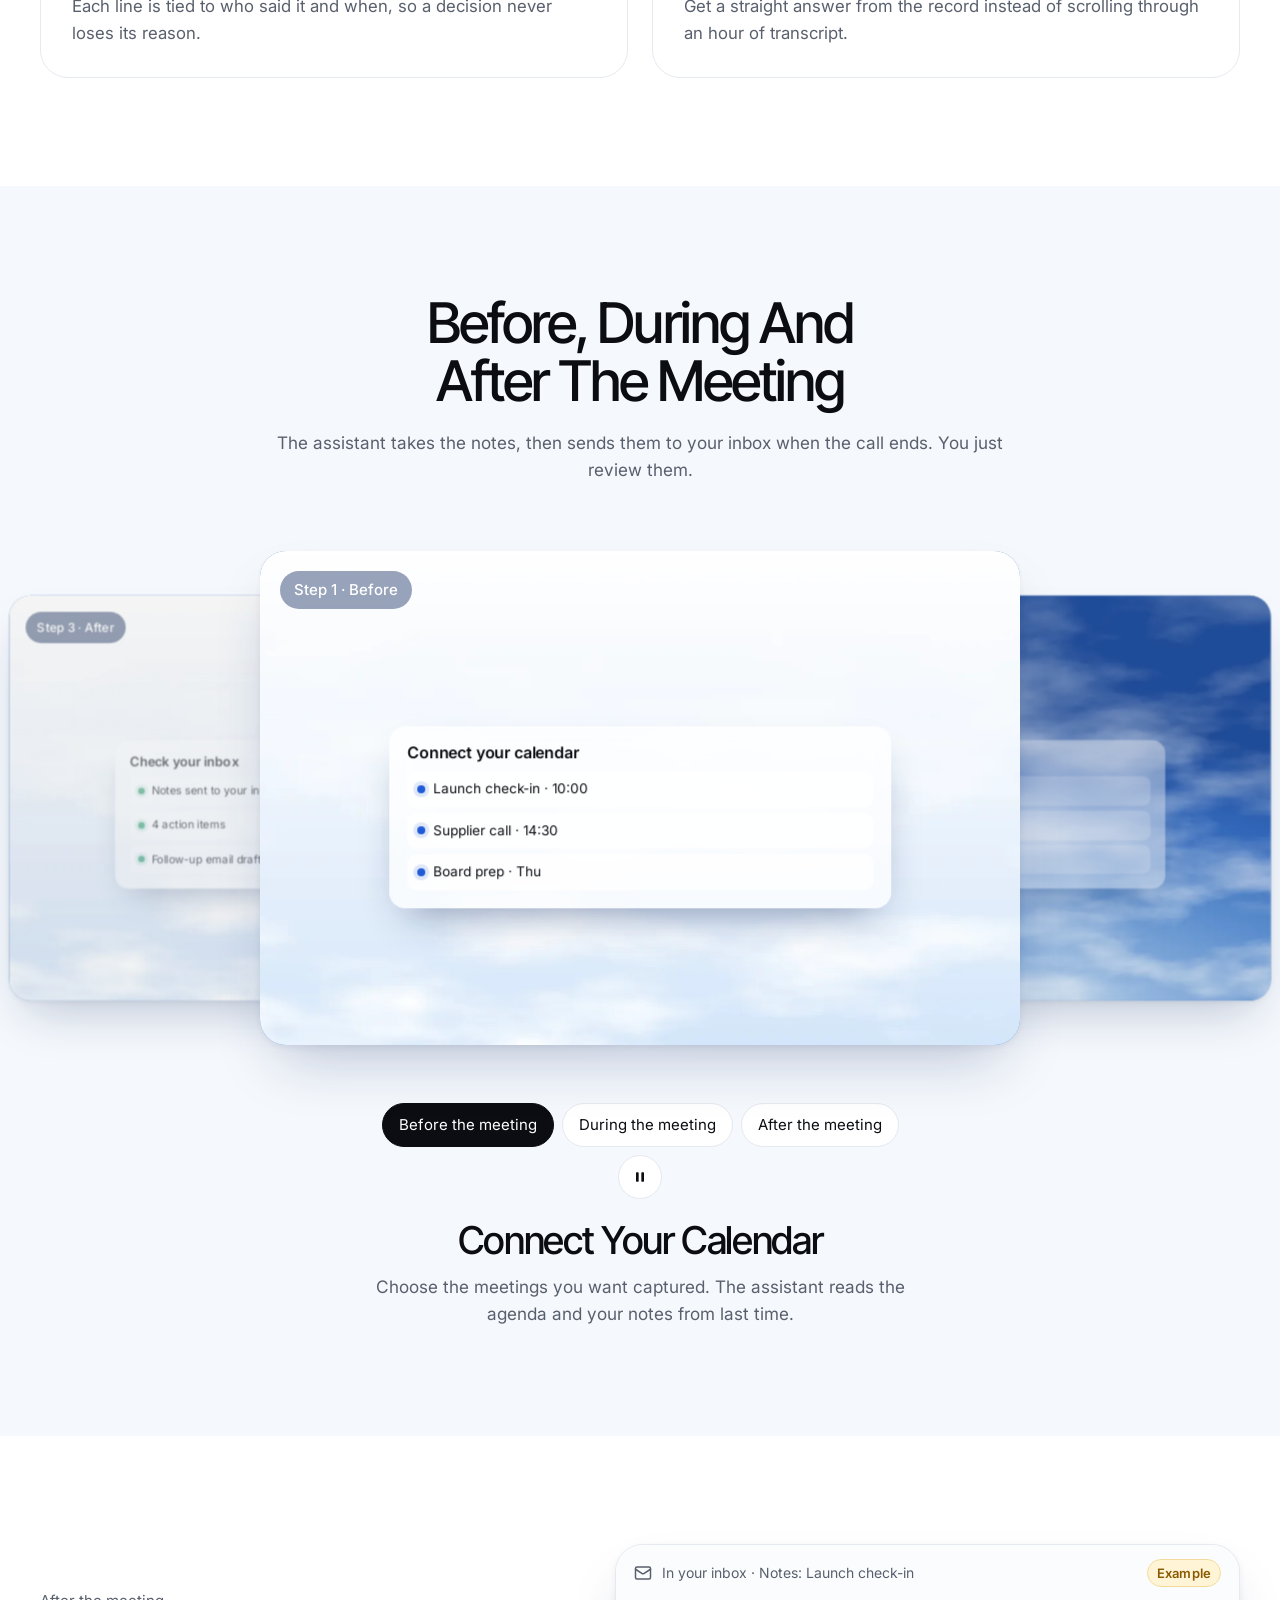
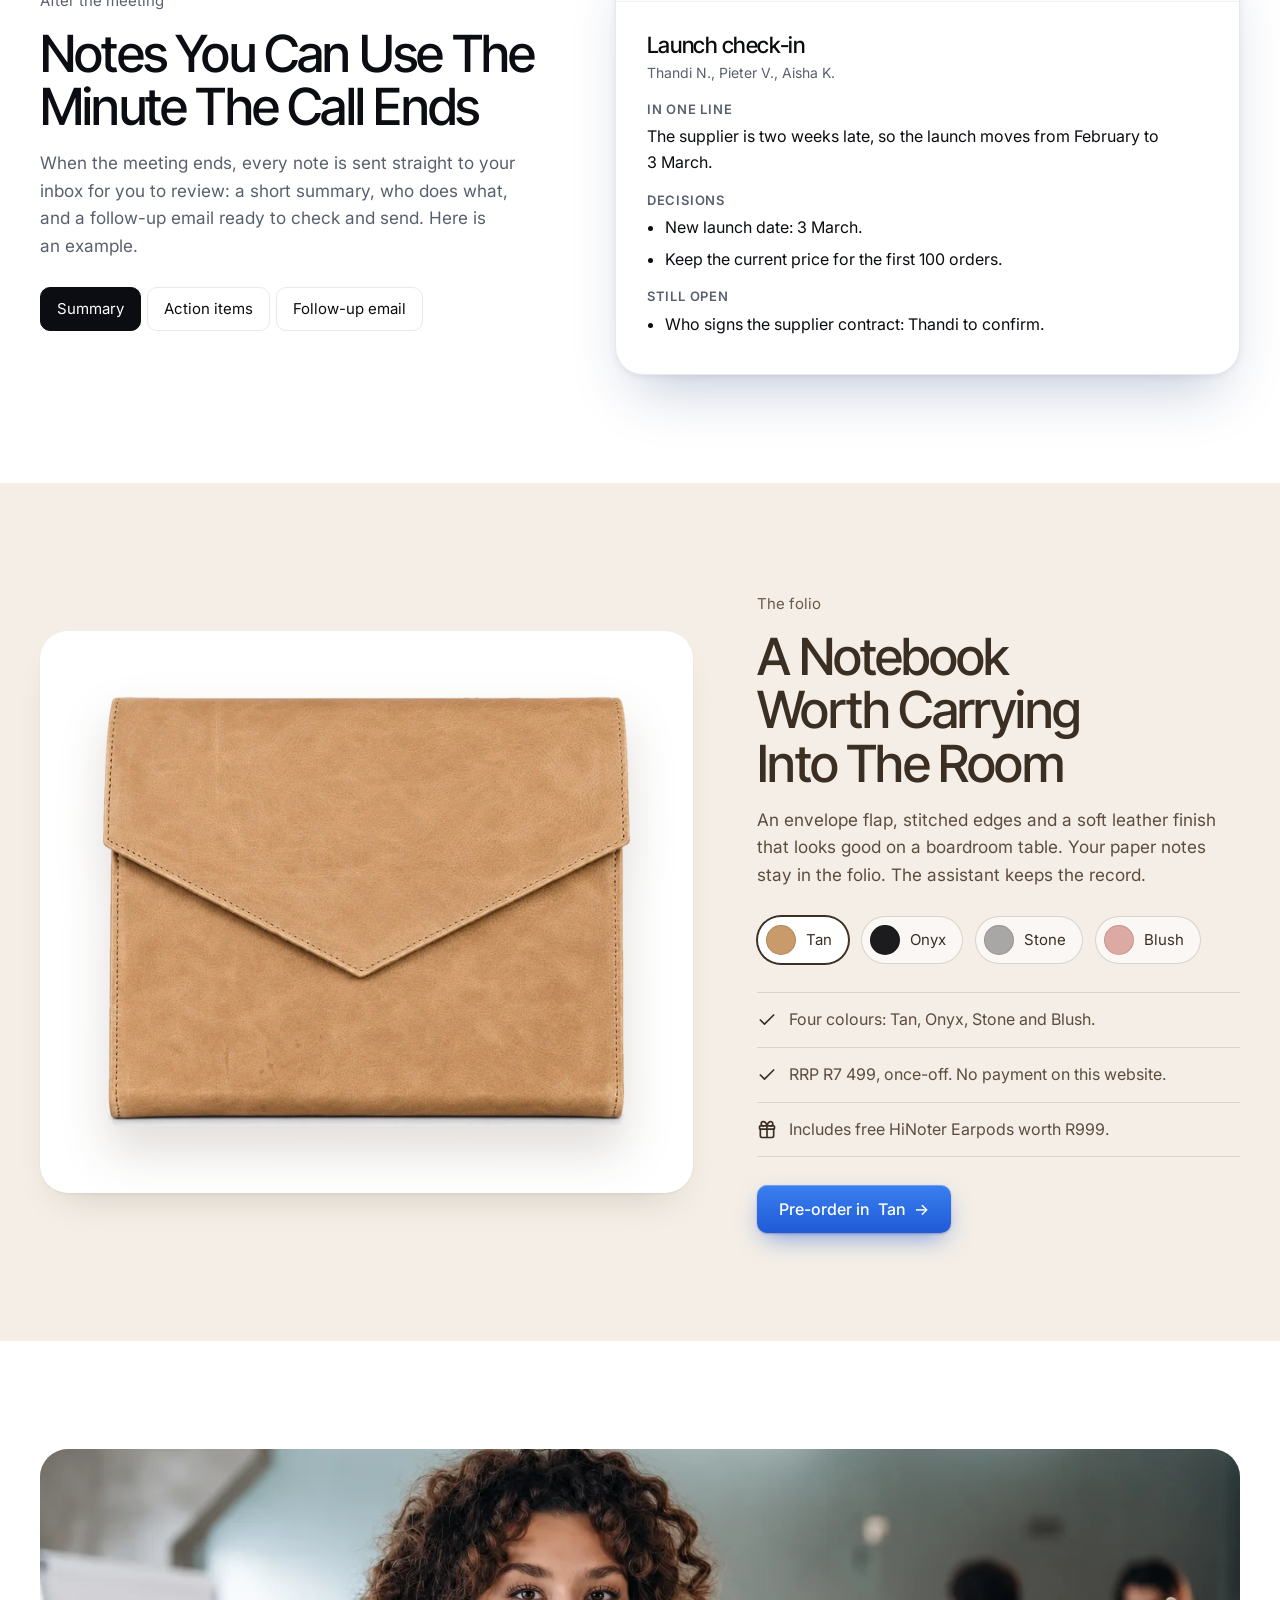
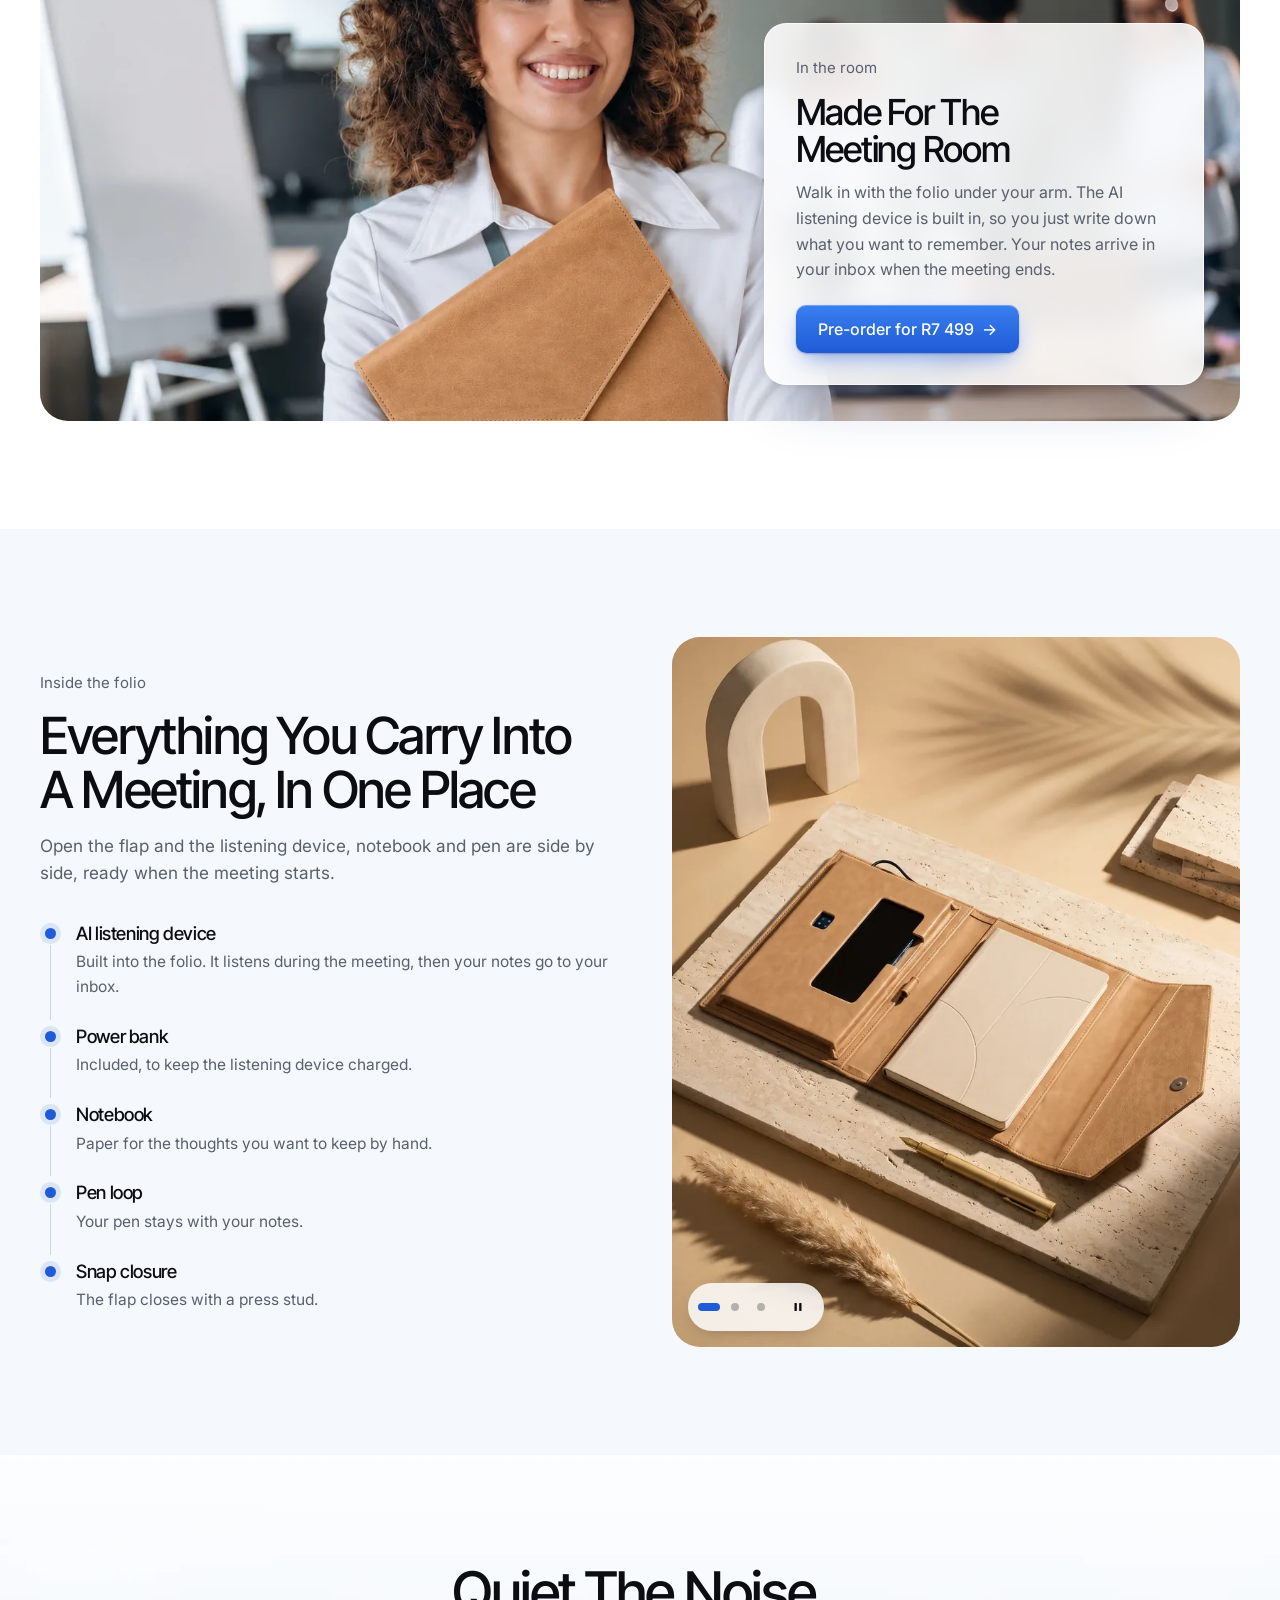
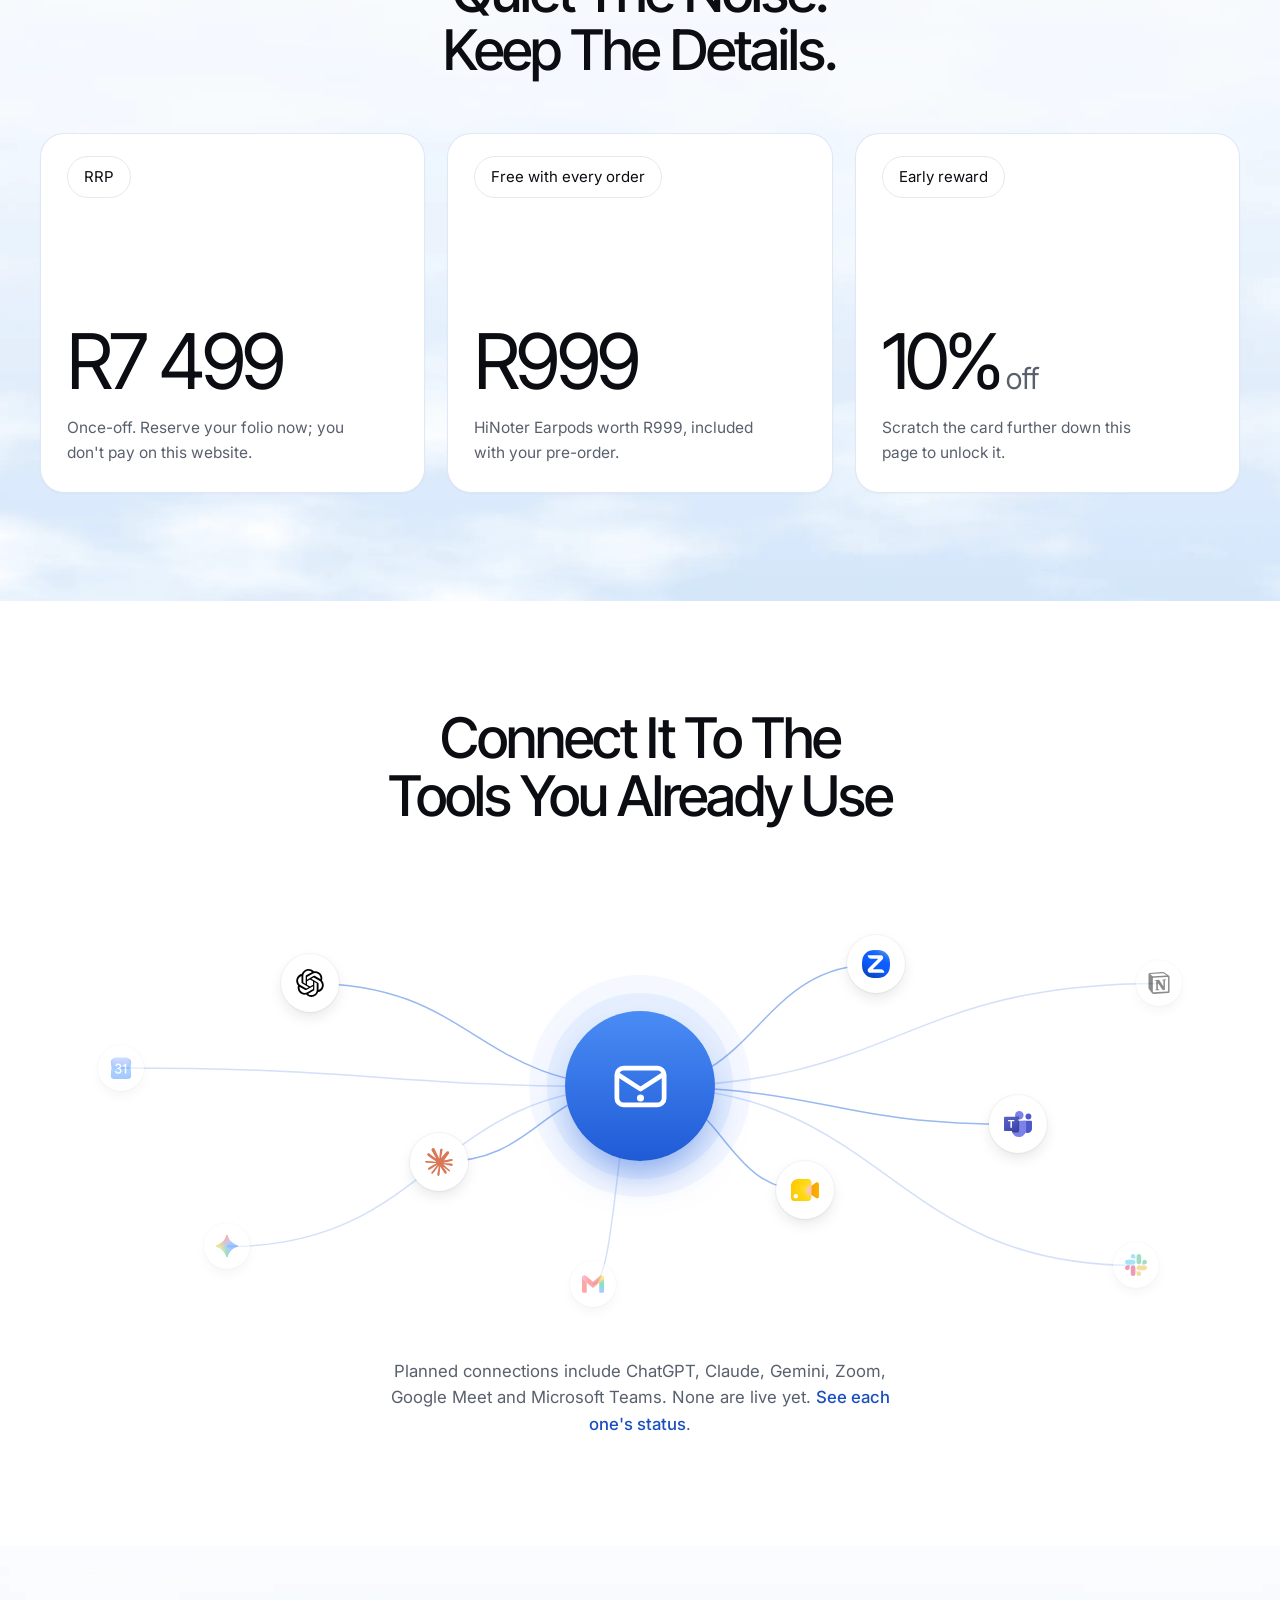
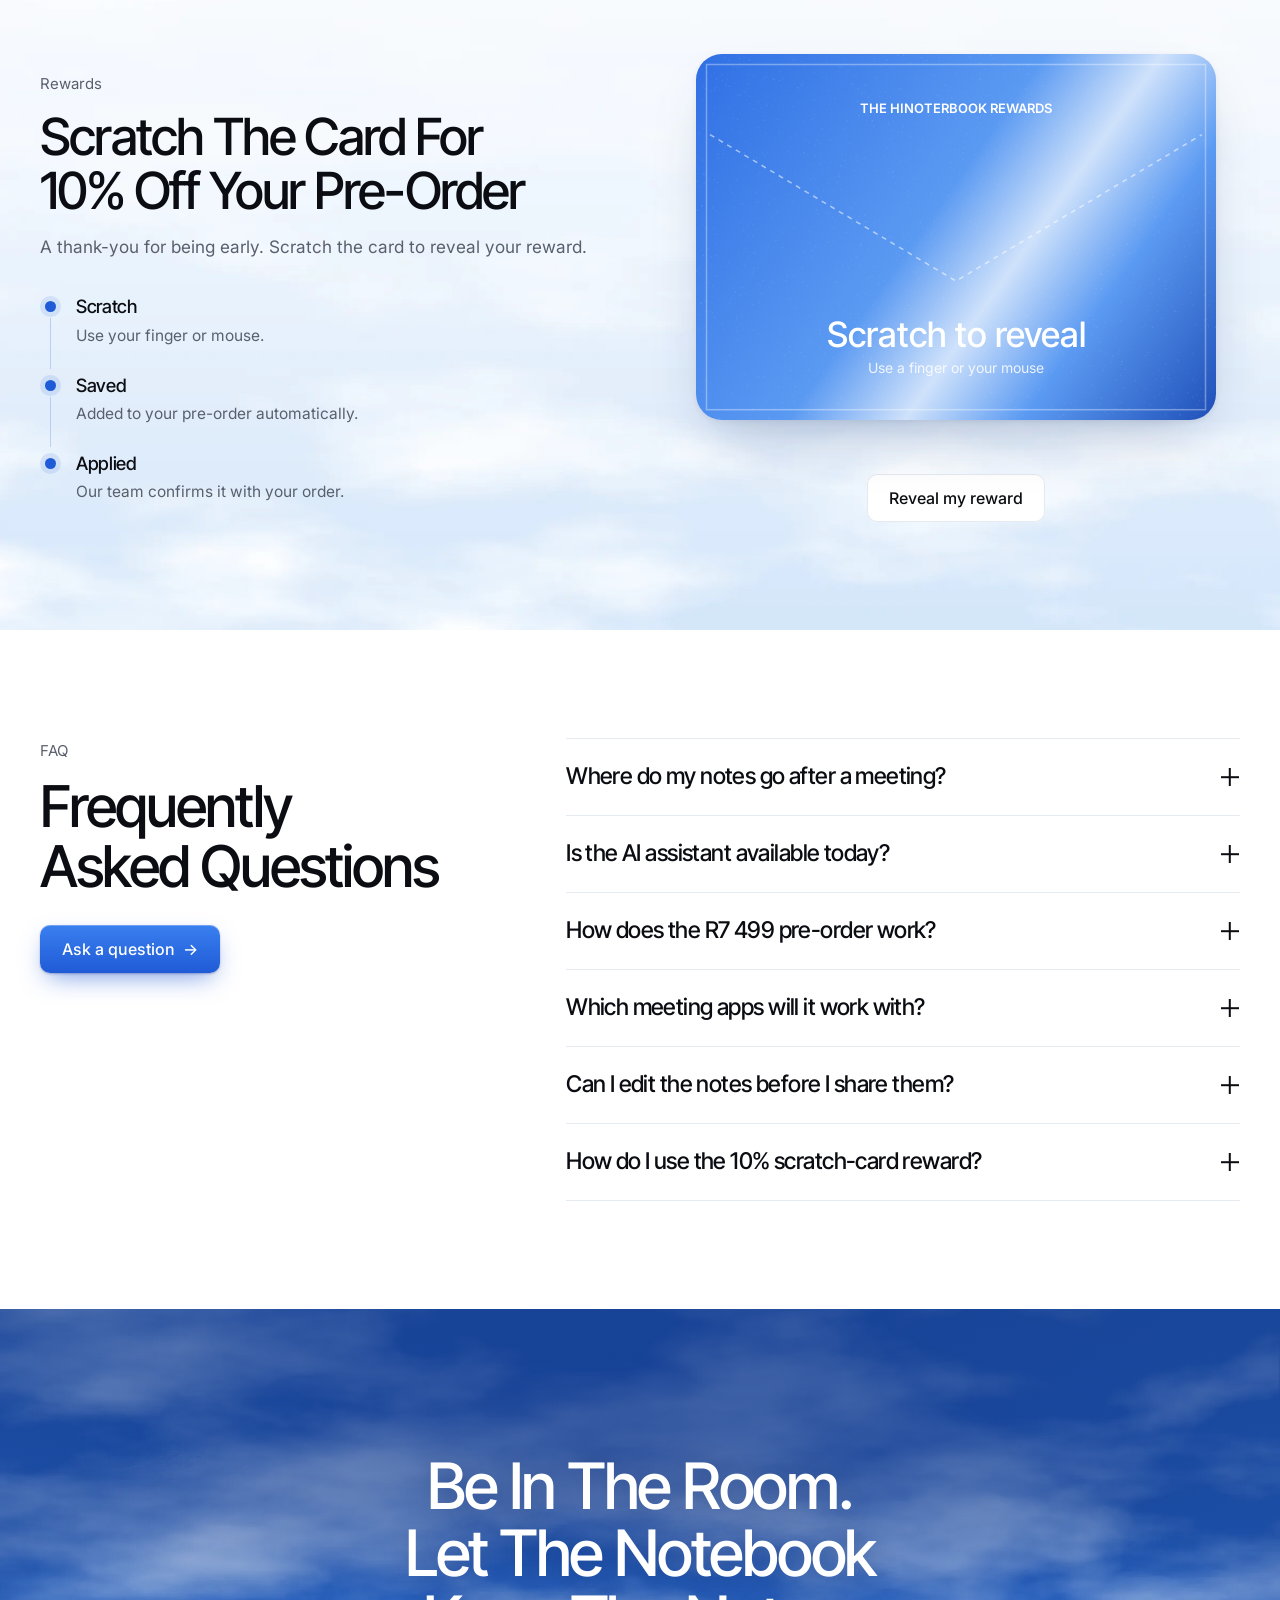
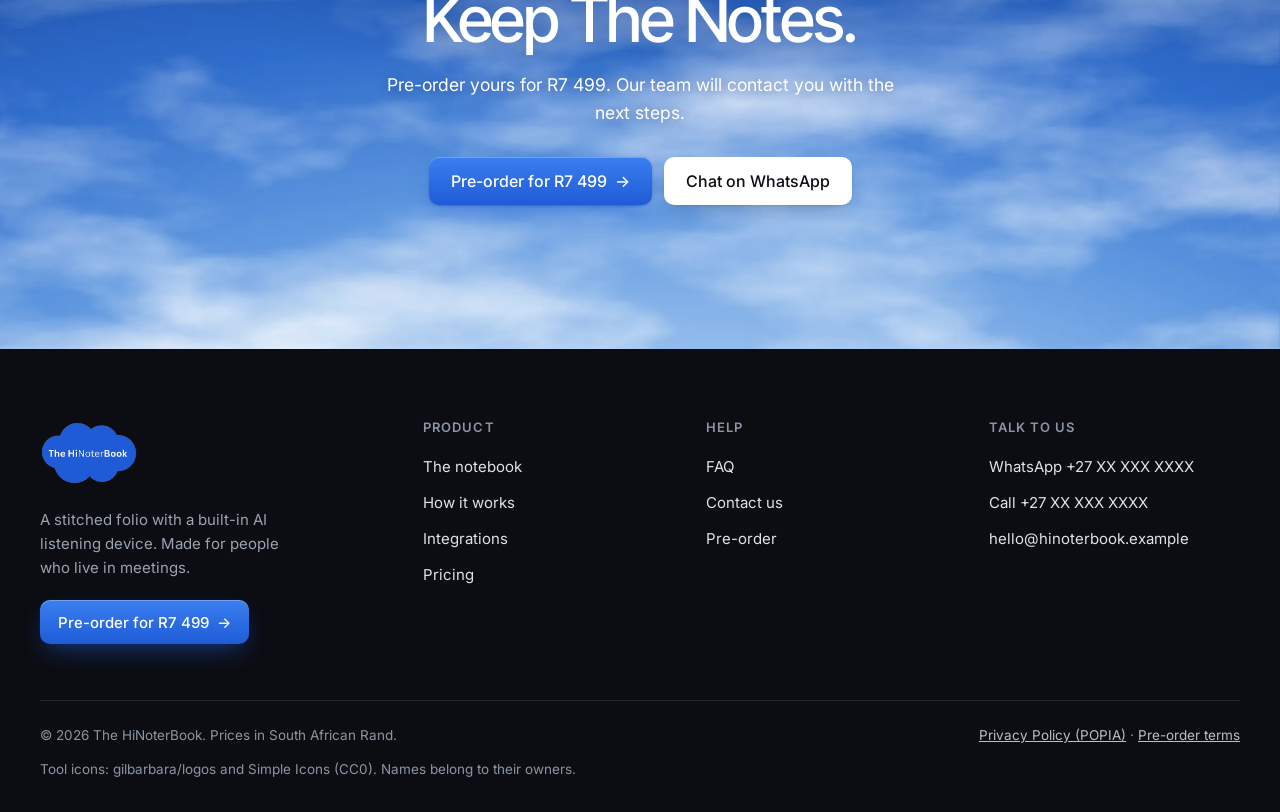
==== commit f6b02267: "Rename to The HiNoterBook with the new cloud logo Owner-approved name and logo across all pages, tab" ====
--- a/preview/index.html
+++ b/preview/index.html
@@ -3,14 +3,14 @@
 <head>
 <meta charset="utf-8">
 <meta name="viewport" content="width=device-width, initial-scale=1">
-<title>HiNote Book — Your In-person AI NoteTaker</title>
-<meta name="description" content="HiNote Book pairs a stitched leather folio with an AI meeting assistant that takes every note and sends it to your inbox after the meeting. Pre-order for R7 499.">
+<title>The HiNoterBook — Your In-person AI NoteTaker</title>
+<meta name="description" content="The HiNoterBook pairs a stitched leather folio with an AI meeting assistant that takes every note and sends it to your inbox after the meeting. Pre-order for R7 499.">
 <link rel="canonical" href="https://hi-notebook.vercel.app/">
 <meta name="theme-color" content="#1f5bd6">
 <meta property="og:type" content="website">
-<meta property="og:site_name" content="HiNote Book">
-<meta property="og:title" content="HiNote Book — Your In-person AI NoteTaker">
-<meta property="og:description" content="HiNote Book pairs a stitched leather folio with an AI meeting assistant that takes every note and sends it to your inbox after the meeting. Pre-order for R7 499.">
+<meta property="og:site_name" content="The HiNoterBook">
+<meta property="og:title" content="The HiNoterBook — Your In-person AI NoteTaker">
+<meta property="og:description" content="The HiNoterBook pairs a stitched leather folio with an AI meeting assistant that takes every note and sends it to your inbox after the meeting. Pre-order for R7 499.">
 <meta property="og:url" content="https://hi-notebook.vercel.app/">
 <meta property="og:image" content="https://hi-notebook.vercel.app/og.jpg">
 <meta property="og:image:width" content="1200">
@@ -23,7 +23,7 @@
 <link rel="preconnect" href="https://fonts.gstatic.com" crossorigin>
 <link rel="stylesheet" href="https://fonts.googleapis.com/css2?family=Inter:wght@400;500;600&family=Inter+Tight:wght@500;600&display=swap">
 <link rel="stylesheet" href="assets/css/site.css">
-<script>window.SITE={"brand": "HiNote Book", "price": "R7\u00a0499", "priceReward": "R6\u00a0749", "reward": "10%", "gift": "free earpods worth R999", "whatsapp": "27XXXXXXXXX", "email": "hello@hinotebook.example"};</script>
+<script>window.SITE={"brand": "The HiNoterBook", "price": "R7\u00a0499", "priceReward": "R6\u00a0749", "reward": "10%", "gift": "free HiNoter Earpods worth R999", "whatsapp": "27XXXXXXXXX", "email": "hello@hinoterbook.example"};</script>
 <script>/* Always open a page at the top (unless the link points to a spot on the page) */
 try{if("scrollRestoration" in history)history.scrollRestoration="manual";}catch(e){}
 (function(){function top(){if(!location.hash){document.documentElement.style.scrollBehavior="auto";window.scrollTo(0,0);document.documentElement.style.scrollBehavior="";}}
@@ -34,7 +34,7 @@
 <a class="skip" href="#main">Skip to content</a>
 <header class="site-header">
   <div class="wrap bar">
-    <a class="brand" href="index.html" aria-label="HiNote Book home"><img class="brand-logo" src="assets/img/logo-outline.png" alt="HiNote Book" width="310" height="200"></a>
+    <a class="brand" href="index.html" aria-label="The HiNoterBook home"><img class="brand-logo" src="assets/img/logo-outline.png" alt="The HiNoterBook" width="337" height="220"></a>
     <nav class="nav-pill" aria-label="Main"><a href="index.html" aria-current="page">Home</a><a href="product.html">Product</a><a href="how-it-works.html">How it works</a><a href="integrations.html">Integrations</a><a href="pricing.html">Pricing</a><a href="faq.html">FAQ</a></nav>
     <div class="head-actions">
       <a class="btn btn-white btn-sm" href="pre-order.html">Pre-order<span class="long">&nbsp;· R7 499</span></a>
@@ -49,17 +49,17 @@
 </div>
 <main id="main">
 <section class="sky hero"><div class="wrap" data-enter>
-  <span class="hero-fact"><b>New</b>Pre-orders open · RRP R7 499 · Free earpods</span>
+  <span class="hero-fact"><b>New</b>Pre-orders open · Free HiNoter Earpods</span>
   <h1>The leather notebook that takes your meeting notes</h1>
   <p class="lede">A stitched folio with a built-in AI listening device. It takes every note and sends them straight to your inbox after the meeting, so you can stay in the conversation.</p>
   <div class="actions"><a class="btn btn-primary" href="pre-order.html">Pre-order for R7 499 <span class="arr" aria-hidden="true">→</span></a><a class="btn btn-white" href="how-it-works.html">See how it works</a></div>
 </div>
-<div class="stage"><div class="laptop" role="img" aria-label="Example: the HiNote Book app showing a live meeting with its transcript and notes being written">
+<div class="stage"><div class="laptop" role="img" aria-label="Example: The HiNoterBook app showing a live meeting with its transcript and notes being written">
   <div class="lid"><div class="notch"></div><div class="screen"><div class="screen-fit">
     <div class="screen-wall"></div>
     <div class="app" aria-hidden="true">
       <div class="app-top"><div class="dots"><i></i><i></i><i></i></div>
-        <b style="font-weight:600">HiNote Book</b>
+        <b style="font-weight:600">The HiNoterBook</b>
         <div class="app-tabs"><span class="on">Live meeting</span><span>Notes</span><span>Follow-ups</span></div>
         <span class="rec"><i></i>Capturing · 18:42</span></div>
       <div class="app-body">
@@ -84,13 +84,13 @@
     </div>
   </div></div></div>
   <div class="base"></div>
-</div><img class="folio-float" src="assets/img/folio-trio-1600.webp" srcset="assets/img/folio-trio-800.webp 800w, assets/img/folio-trio-1600.webp 1400w" sizes="(max-width: 700px) 56vw, 460px" width="1400" height="946" alt="HiNote Book folios in tan, black and blush" decoding="async"></div>
+</div><img class="folio-float" src="assets/img/folio-trio-1600.webp" srcset="assets/img/folio-trio-800.webp 800w, assets/img/folio-trio-1600.webp 1400w" sizes="(max-width: 700px) 56vw, 460px" width="1400" height="946" alt="HiNoterBook folios in tan, black and blush" decoding="async"></div>
 </section>
 
 <section class="section film-sec"><div class="wrap">
   <div class="s-head"><span class="eyebrow">See it in action</span><h2>Open it, and it starts listening</h2><p>Thirty seconds on a real boardroom table: lift the flap, and the built-in listening device is ready for the meeting.</p></div>
   <div class="film" data-film>
-    <video muted loop playsinline preload="none" poster="assets/img/film-poster-1600.webp" aria-label="Video: a hand opens the tan HiNote Book folio on a boardroom table, showing the built-in listening device, notebook and pen. Caption: Your notebook starts listening.">
+    <video muted loop playsinline preload="none" poster="assets/img/film-poster-1600.webp" aria-label="Video: a hand opens the tan HiNoterBook folio on a boardroom table, showing the built-in listening device, notebook and pen. Caption: Your notebook starts listening.">
       <source src="assets/video/folio-film-960.mp4" type="video/mp4" media="(max-width: 760px)">
       <source src="assets/video/folio-film-1600.mp4" type="video/mp4">
     </video>
@@ -191,14 +191,14 @@
     <ul class="points">
       <li><svg aria-hidden="true" focusable="false" xmlns="http://www.w3.org/2000/svg" viewBox="0 0 24 24" width="20" height="20" fill="none" stroke="currentColor" stroke-width="2" stroke-linecap="round" stroke-linejoin="round"><path fill="none" stroke="currentColor" stroke-linecap="round" stroke-linejoin="round" stroke-width="2" d="M20 6L9 17l-5-5"/></svg><span>Four colours: Tan, Onyx, Stone and Blush.</span></li>
       <li><svg aria-hidden="true" focusable="false" xmlns="http://www.w3.org/2000/svg" viewBox="0 0 24 24" width="20" height="20" fill="none" stroke="currentColor" stroke-width="2" stroke-linecap="round" stroke-linejoin="round"><path fill="none" stroke="currentColor" stroke-linecap="round" stroke-linejoin="round" stroke-width="2" d="M20 6L9 17l-5-5"/></svg><span>RRP R7 499, once-off. No payment on this website.</span></li>
-      <li><svg aria-hidden="true" focusable="false" xmlns="http://www.w3.org/2000/svg" viewBox="0 0 24 24" width="20" height="20" fill="none" stroke="currentColor" stroke-width="2" stroke-linecap="round" stroke-linejoin="round"><g fill="none" stroke="currentColor" stroke-linecap="round" stroke-linejoin="round" stroke-width="2"><path d="M12 7v14m8-10v8a2 2 0 0 1-2 2H6a2 2 0 0 1-2-2v-8m3.5-4a1 1 0 0 1 0-5A4.8 8 0 0 1 12 7a4.8 8 0 0 1 4.5-5a1 1 0 0 1 0 5"/><rect width="18" height="4" x="3" y="7" rx="1"/></g></svg><span>Includes free earpods worth R999.</span></li>
+      <li><svg aria-hidden="true" focusable="false" xmlns="http://www.w3.org/2000/svg" viewBox="0 0 24 24" width="20" height="20" fill="none" stroke="currentColor" stroke-width="2" stroke-linecap="round" stroke-linejoin="round"><g fill="none" stroke="currentColor" stroke-linecap="round" stroke-linejoin="round" stroke-width="2"><path d="M12 7v14m8-10v8a2 2 0 0 1-2 2H6a2 2 0 0 1-2-2v-8m3.5-4a1 1 0 0 1 0-5A4.8 8 0 0 1 12 7a4.8 8 0 0 1 4.5-5a1 1 0 0 1 0 5"/><rect width="18" height="4" x="3" y="7" rx="1"/></g></svg><span>Includes free HiNoter Earpods worth R999.</span></li>
     </ul>
     <div class="actions"><a class="btn btn-primary" href="pre-order.html">Pre-order in <span data-colour-name>Tan</span> <span class="arr" aria-hidden="true">→</span></a></div>
   </div>
 </div></div></section>
 
 <section class="section"><div class="wrap"><div class="feature-photo">
-  <div class="fp-img"><img class="" src="assets/img/life-meeting-1600.webp" srcset="assets/img/life-meeting-800.webp 800w, assets/img/life-meeting-1600.webp 1600w" sizes="(max-width: 860px) 92vw, 1200px" width="1536" height="1024" alt="A woman in an office holding a tan HiNote Book folio and a pencil, with colleagues working at a table behind her" loading="lazy" decoding="async"></div>
+  <div class="fp-img"><img class="" src="assets/img/life-meeting-1600.webp" srcset="assets/img/life-meeting-800.webp 800w, assets/img/life-meeting-1600.webp 1600w" sizes="(max-width: 860px) 92vw, 1200px" width="1536" height="1024" alt="A woman in an office holding a tan HiNoterBook folio and a pencil, with colleagues working at a table behind her" loading="lazy" decoding="async"></div>
   <div class="glass">
     <span class="eyebrow">In the room</span>
     <h2>Made for the meeting room</h2>
@@ -221,7 +221,7 @@
   <div class="s-head"><h2>Quiet the noise. Keep the details.</h2></div>
   <div class="facts">
   <div class="fact"><span class="tag">RRP</span><span class="big">R7 499</span><p>Once-off. Reserve your folio now; you don't pay on this website.</p></div>
-  <div class="fact"><span class="tag">Free with every order</span><span class="big">R999</span><p>Earpods worth R999, included with your pre-order.</p></div>
+  <div class="fact"><span class="tag">Free with every order</span><span class="big">R999</span><p>HiNoter Earpods worth R999, included with your pre-order.</p></div>
   <div class="fact"><span class="tag">Early reward</span><span class="big">10%<small>off</small></span><p>Scratch the card further down this page to unlock it.</p></div>
 </div>
 </div></section>
@@ -229,7 +229,7 @@
 <section class="section"><div class="wrap">
   <div class="s-head"><h2>Connect it to the tools you already use</h2></div>
   <div class="hub"><svg class="lines" aria-hidden="true"></svg>
-  <div class="core"><svg viewBox="0 0 24 24" fill="none" stroke="#fff" stroke-width="1.8" stroke-linecap="round" stroke-linejoin="round" aria-hidden="true"><rect x="3" y="5" width="18" height="14" rx="2.5"/><path d="M3.5 7.5 12 13l8.5-5.5"/><circle cx="12" cy="16.4" r="1.35" fill="#fff" stroke="none"/></svg><span class="sr-only">HiNote Book</span></div>
+  <div class="core"><svg viewBox="0 0 24 24" fill="none" stroke="#fff" stroke-width="1.8" stroke-linecap="round" stroke-linejoin="round" aria-hidden="true"><rect x="3" y="5" width="18" height="14" rx="2.5"/><path d="M3.5 7.5 12 13l8.5-5.5"/><circle cx="12" cy="16.4" r="1.35" fill="#fff" stroke="none"/></svg><span class="sr-only">The HiNoterBook</span></div>
   <span class="node" style="left:22%;top:22%"><img src="assets/icons/openai.svg" alt="ChatGPT" width="28" height="28"></span><span class="node" style="left:33%;top:60%"><img src="assets/icons/claude.svg" alt="Claude" width="28" height="28"></span><span class="node faint hide-sm" style="left:15%;top:78%"><img src="assets/icons/gemini.svg" alt="Gemini" width="28" height="28"></span><span class="node" style="left:70%;top:18%"><img src="assets/icons/zoom.svg" alt="Zoom" width="28" height="28"></span><span class="node" style="left:64%;top:66%"><img src="assets/icons/google-meet.svg" alt="Google Meet" width="28" height="28"></span><span class="node" style="left:82%;top:52%"><img src="assets/icons/teams.svg" alt="Microsoft Teams" width="28" height="28"></span><span class="node faint hide-sm" style="left:6%;top:40%"><img src="assets/icons/google-calendar.svg" alt="Google Calendar" width="28" height="28"></span><span class="node faint hide-sm" style="left:92%;top:82%"><img src="assets/icons/slack.svg" alt="Slack" width="28" height="28"></span><span class="node faint hide-sm" style="left:94%;top:22%"><img src="assets/icons/notion.svg" alt="Notion" width="28" height="28"></span><span class="node faint hide-sm" style="left:46%;top:86%"><img src="assets/icons/gmail.svg" alt="Gmail" width="28" height="28"></span></div>
   <p class="hub-note">Planned connections include ChatGPT, Claude, Gemini, Zoom, Google Meet and Microsoft Teams. None are live yet. <a class="link" href="integrations.html">See each one's status</a>.</p>
 </div></section>
@@ -267,7 +267,7 @@
 <section class="section"><div class="wrap"><div class="faq"><div><span class="eyebrow">FAQ</span><h2>Frequently asked questions</h2><a class="btn btn-primary" href="contact.html">Ask a question <span class="arr" aria-hidden="true">→</span></a></div><div class="acc"><div class="acc-item"><h3><button class="acc-btn" type="button" aria-expanded="false" aria-controls="hf-0" id="hf-b0">Where do my notes go after a meeting?<span class="pm" aria-hidden="true"></span></button></h3>
 <div class="acc-panel" id="hf-0" role="region" aria-labelledby="hf-b0" aria-hidden="true"><div><p>Straight to your email inbox. When the meeting ends, the assistant sends you the summary, action items and a draft follow-up email to review before you share anything.</p></div></div></div><div class="acc-item"><h3><button class="acc-btn" type="button" aria-expanded="false" aria-controls="hf-1" id="hf-b1">Is the AI assistant available today?<span class="pm" aria-hidden="true"></span></button></h3>
 <div class="acc-panel" id="hf-1" role="region" aria-labelledby="hf-b1" aria-hidden="true"><div><p>Not yet. Pre-orders are open now. When our team contacts you about your pre-order, they will share the timing for the folio and for assistant access.</p></div></div></div><div class="acc-item"><h3><button class="acc-btn" type="button" aria-expanded="false" aria-controls="hf-2" id="hf-b2">How does the R7 499 pre-order work?<span class="pm" aria-hidden="true"></span></button></h3>
-<div class="acc-panel" id="hf-2" role="region" aria-labelledby="hf-b2" aria-hidden="true"><div><p>R7 499 is the recommended retail price (RRP), paid once-off, and it includes free earpods worth R999. Fill in the short pre-order form and send it. You don&#x27;t pay anything on this website. Our team will contact you to confirm your colour, delivery and payment.</p></div></div></div><div class="acc-item"><h3><button class="acc-btn" type="button" aria-expanded="false" aria-controls="hf-3" id="hf-b3">Which meeting apps will it work with?<span class="pm" aria-hidden="true"></span></button></h3>
+<div class="acc-panel" id="hf-2" role="region" aria-labelledby="hf-b2" aria-hidden="true"><div><p>R7 499 is the recommended retail price (RRP), paid once-off, and it includes free HiNoter Earpods worth R999. Fill in the short pre-order form and send it. You don&#x27;t pay anything on this website. Our team will contact you to confirm your colour, delivery and payment.</p></div></div></div><div class="acc-item"><h3><button class="acc-btn" type="button" aria-expanded="false" aria-controls="hf-3" id="hf-b3">Which meeting apps will it work with?<span class="pm" aria-hidden="true"></span></button></h3>
 <div class="acc-panel" id="hf-3" role="region" aria-labelledby="hf-b3" aria-hidden="true"><div><p>Zoom, Google Meet and Microsoft Teams are planned first. The integrations page shows each one&#x27;s status, and nothing is marked live until it works.</p></div></div></div><div class="acc-item"><h3><button class="acc-btn" type="button" aria-expanded="false" aria-controls="hf-4" id="hf-b4">Can I edit the notes before I share them?<span class="pm" aria-hidden="true"></span></button></h3>
 <div class="acc-panel" id="hf-4" role="region" aria-labelledby="hf-b4" aria-hidden="true"><div><p>Yes, that is the plan. Summaries, action items and the follow-up email are drafts you check and change before anything goes out.</p></div></div></div><div class="acc-item"><h3><button class="acc-btn" type="button" aria-expanded="false" aria-controls="hf-5" id="hf-b5">How do I use the 10% scratch-card reward?<span class="pm" aria-hidden="true"></span></button></h3>
 <div class="acc-panel" id="hf-5" role="region" aria-labelledby="hf-b5" aria-hidden="true"><div><p>Scratch the card on the homepage. The reward is saved on your device and applied to your pre-order automatically, so you pay R6 749 instead of R7 499.</p></div></div></div></div></div></div></section>
@@ -285,7 +285,7 @@
     <button class="promo-x" type="button" aria-label="Close" data-promo-close><svg aria-hidden="true" focusable="false" xmlns="http://www.w3.org/2000/svg" viewBox="0 0 24 24" width="20" height="20" fill="none" stroke="currentColor" stroke-width="2" stroke-linecap="round" stroke-linejoin="round"><path fill="none" stroke="currentColor" stroke-linecap="round" stroke-linejoin="round" stroke-width="2" d="M18 6L6 18M6 6l12 12"/></svg></button>
     <span class="promo-tag"><svg aria-hidden="true" focusable="false" xmlns="http://www.w3.org/2000/svg" viewBox="0 0 24 24" width="20" height="20" fill="none" stroke="currentColor" stroke-width="2" stroke-linecap="round" stroke-linejoin="round"><g fill="none" stroke="currentColor" stroke-linecap="round" stroke-linejoin="round" stroke-width="2"><path d="M12 7v14m8-10v8a2 2 0 0 1-2 2H6a2 2 0 0 1-2-2v-8m3.5-4a1 1 0 0 1 0-5A4.8 8 0 0 1 12 7a4.8 8 0 0 1 4.5-5a1 1 0 0 1 0 5"/><rect width="18" height="4" x="3" y="7" rx="1"/></g></svg>Welcome gift</span>
     <h2 id="promo-title">Scratch to reveal your 10% off</h2>
-    <p id="promo-desc">A thank-you for being early. Scratch the card and pay R6 749 instead of R7 499 RRP, plus free earpods worth R999.</p>
+    <p id="promo-desc">A thank-you for being early. Scratch the card and pay R6 749 instead of R7 499 RRP, plus free HiNoter Earpods worth R999.</p>
     <div data-scratch-group>
     <div class="scratch" data-scratch>
       <div class="scratch-under" aria-hidden="true">
@@ -308,7 +308,7 @@
   <div class="wrap">
     <div class="f-top">
       <div>
-        <a class="brand" href="index.html" aria-label="HiNote Book home"><img class="brand-logo" src="assets/img/logo.png" alt="HiNote Book" width="310" height="200"></a>
+        <a class="brand" href="index.html" aria-label="The HiNoterBook home"><img class="brand-logo" src="assets/img/logo.png" alt="The HiNoterBook" width="337" height="220"></a>
         <p>A stitched folio with a built-in AI listening device. Made for people who live in meetings.</p>
         <a class="btn btn-primary btn-sm f-cta" href="pre-order.html">Pre-order for R7 499 <span class="arr" aria-hidden="true">→</span></a>
       </div>
@@ -326,11 +326,11 @@
       <div class="f-col"><h2>Talk to us</h2><ul>
         <li><a href="https://wa.me/27XXXXXXXXX">WhatsApp +27 XX XXX XXXX</a></li>
         <li><a href="tel:+27XXXXXXXXX">Call +27 XX XXX XXXX</a></li>
-        <li><a href="mailto:hello@hinotebook.example">hello@hinotebook.example</a></li>
+        <li><a href="mailto:hello@hinoterbook.example">hello@hinoterbook.example</a></li>
       </ul></div>
     </div>
     <div class="f-bottom">
-      <span>© 2026 HiNote Book. Prices in South African Rand.</span>
+      <span>© 2026 The HiNoterBook. Prices in South African Rand.</span>
       <span><a href="privacy.html">Privacy Policy (POPIA)</a> · <a href="terms.html">Pre-order terms</a></span>
       <span>Tool icons: gilbarbara/logos and Simple Icons (CC0). Names belong to their owners.</span>
     </div>
--- a/preview/assets/css/site.css
+++ b/preview/assets/css/site.css
@@ -617,9 +617,9 @@
 .slide-pause[aria-pressed="true"] .i-pause{display:none}
 
 /* Cloud logo */
-.brand-logo{height:68px;width:auto;display:block}
+.brand-logo{height:76px;width:auto;display:block}
 .site-footer .brand-logo{height:64px}
-@media (max-width:980px){.brand-logo{height:60px}}
+@media (max-width:980px){.brand-logo{height:64px}}
 
 /* Price with scratch-card reward */
 .p-now,.p-badge,.p-note-reward{display:none}
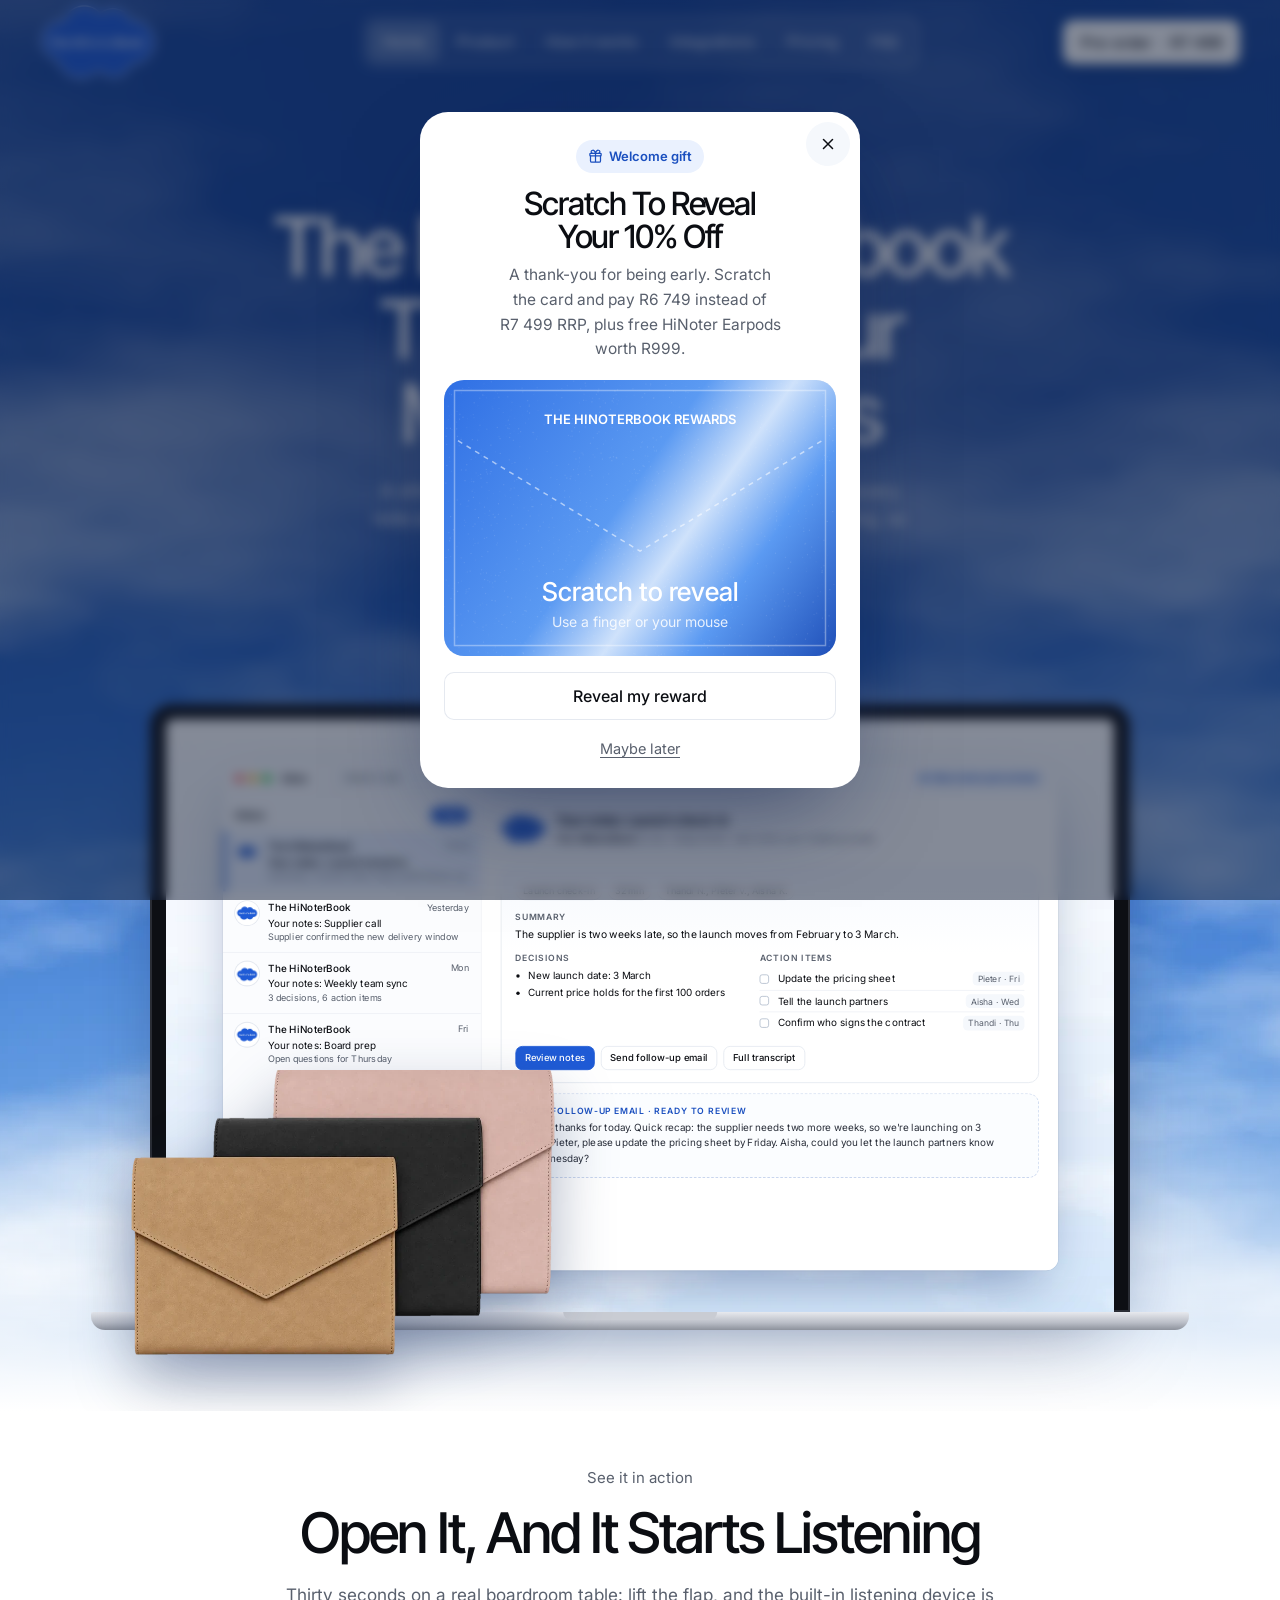
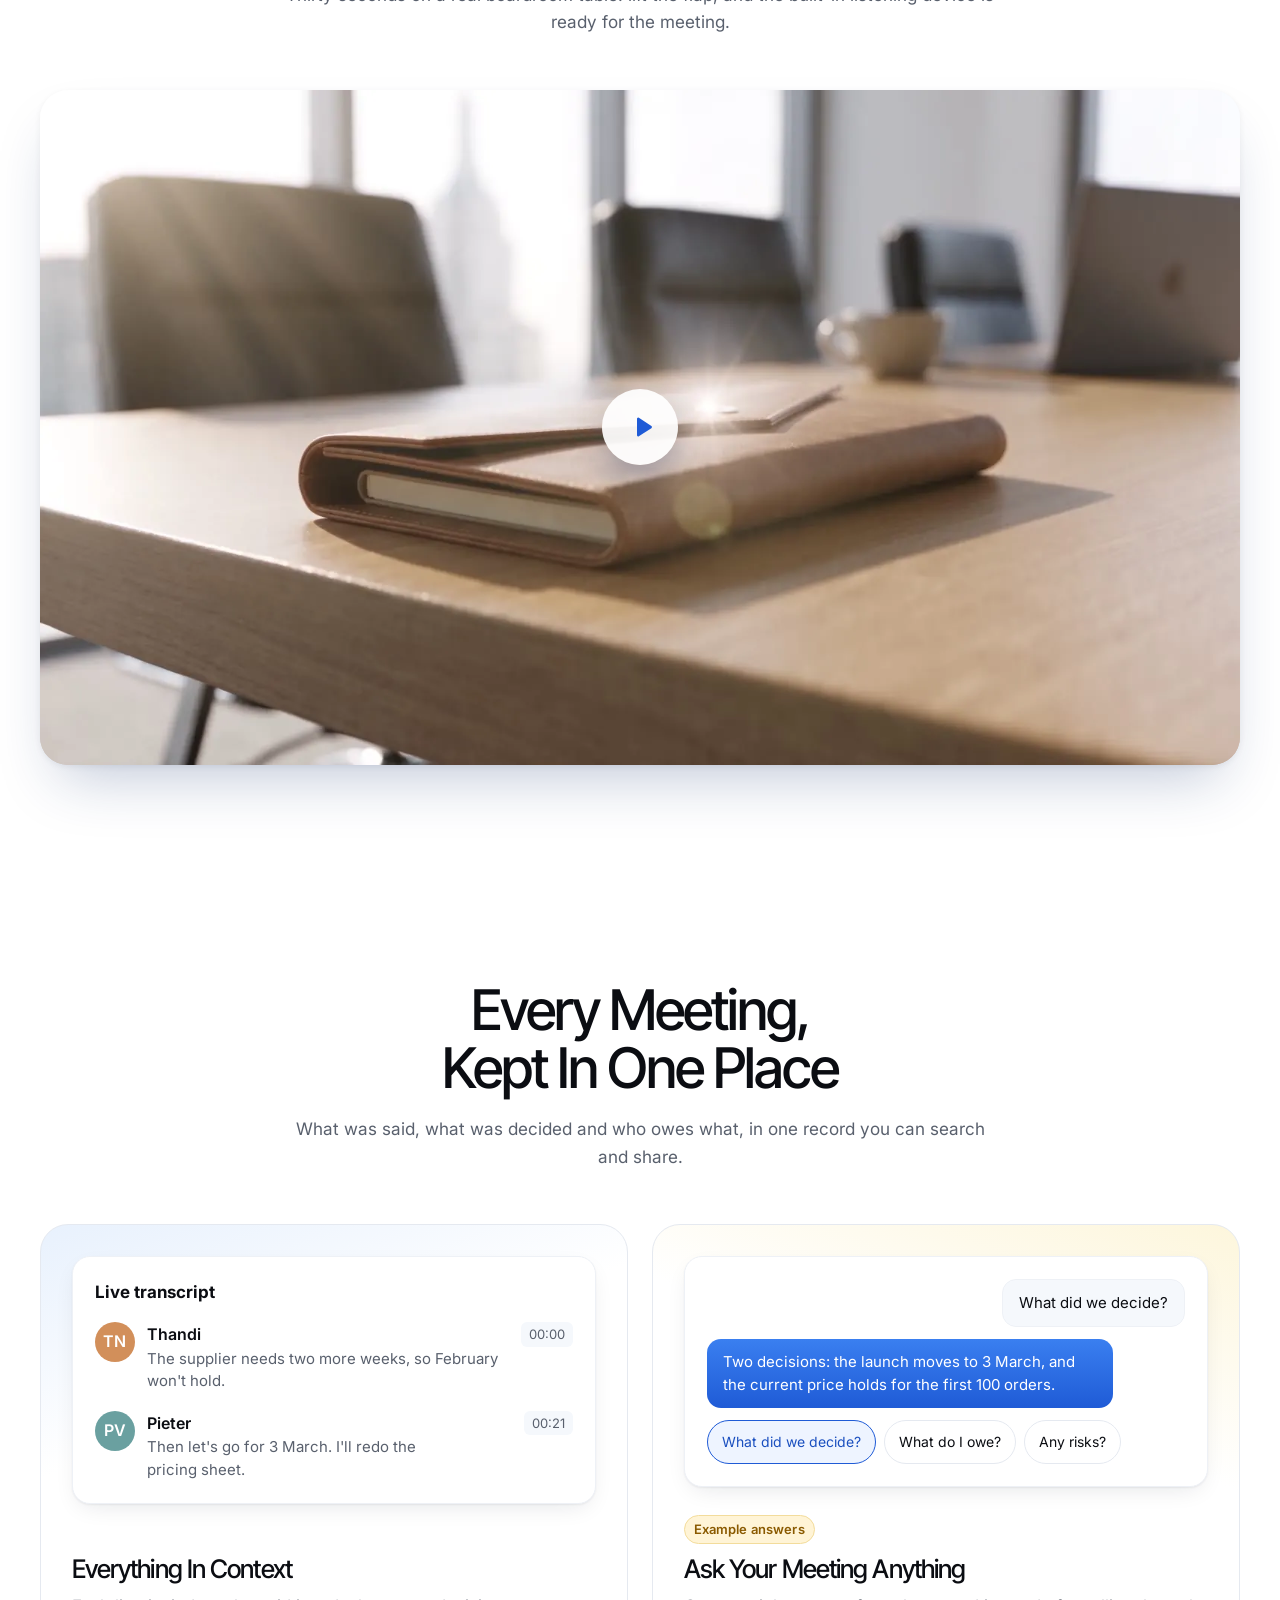
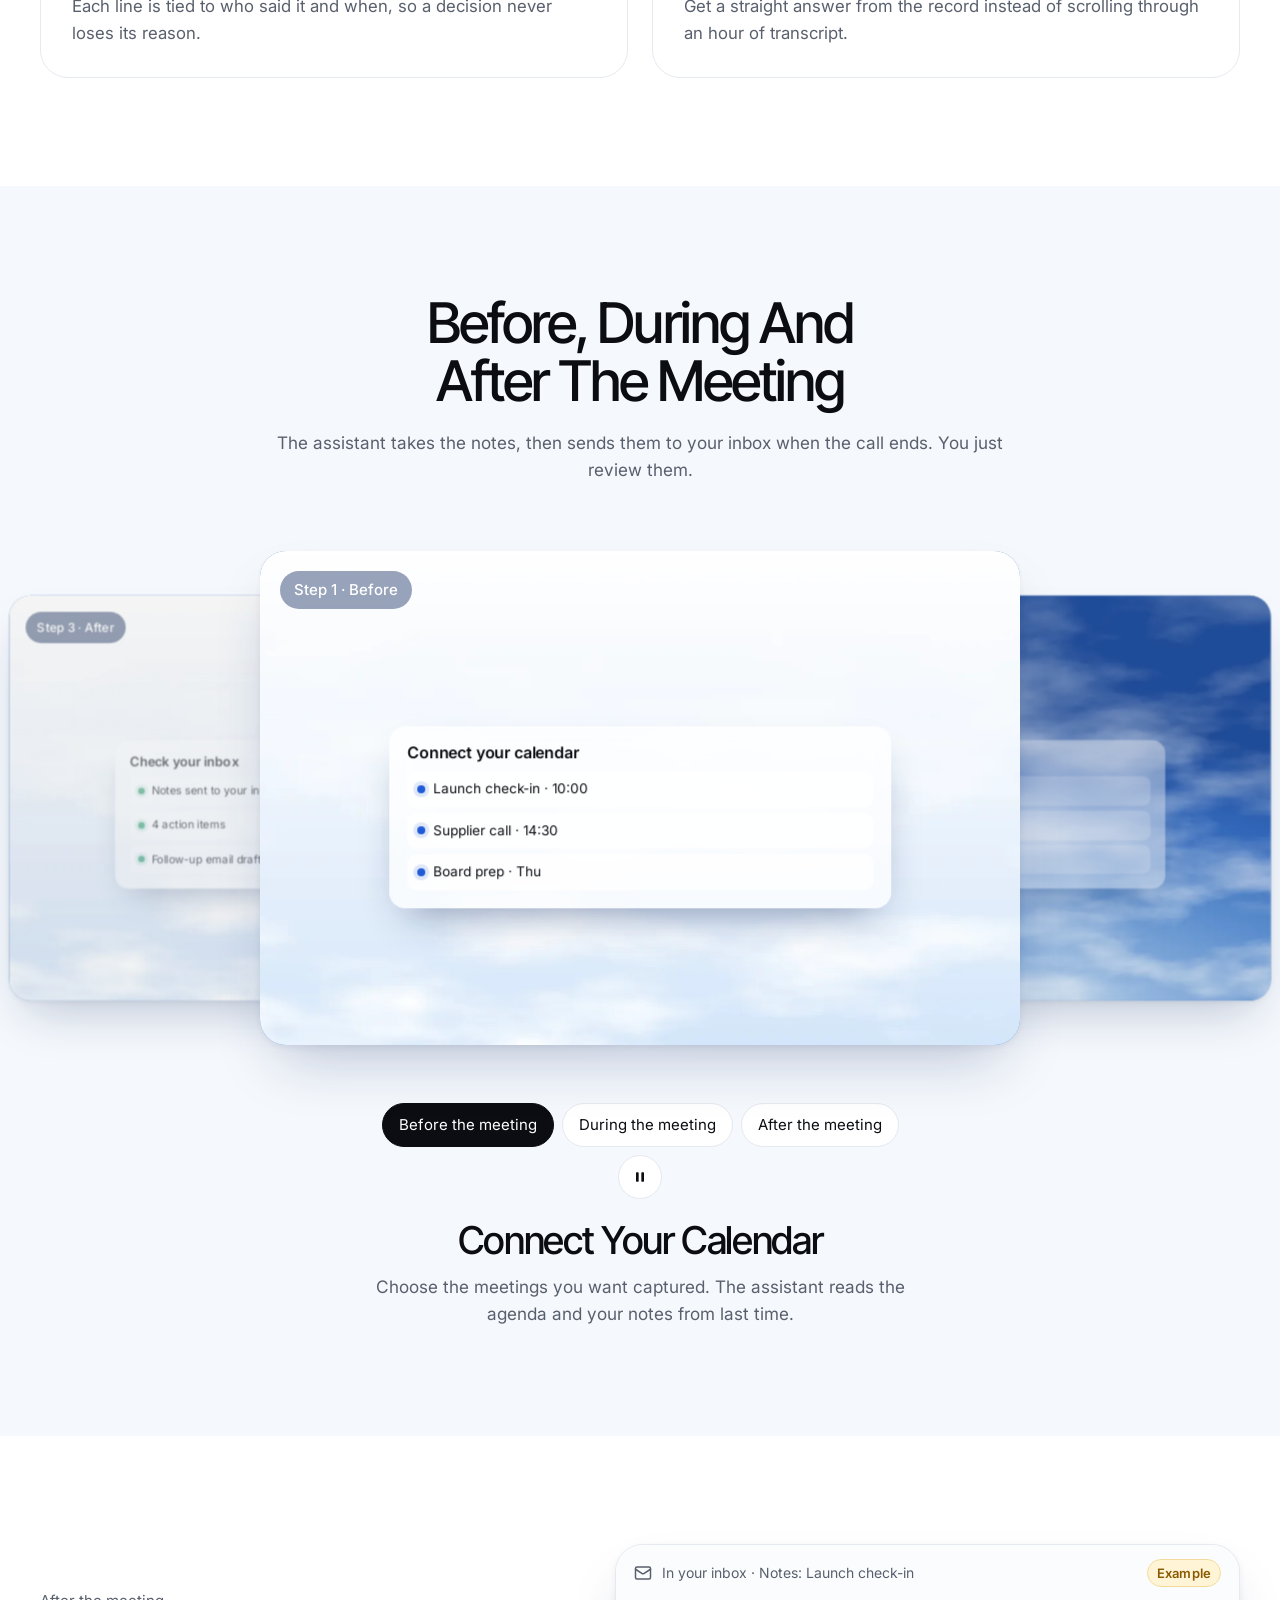
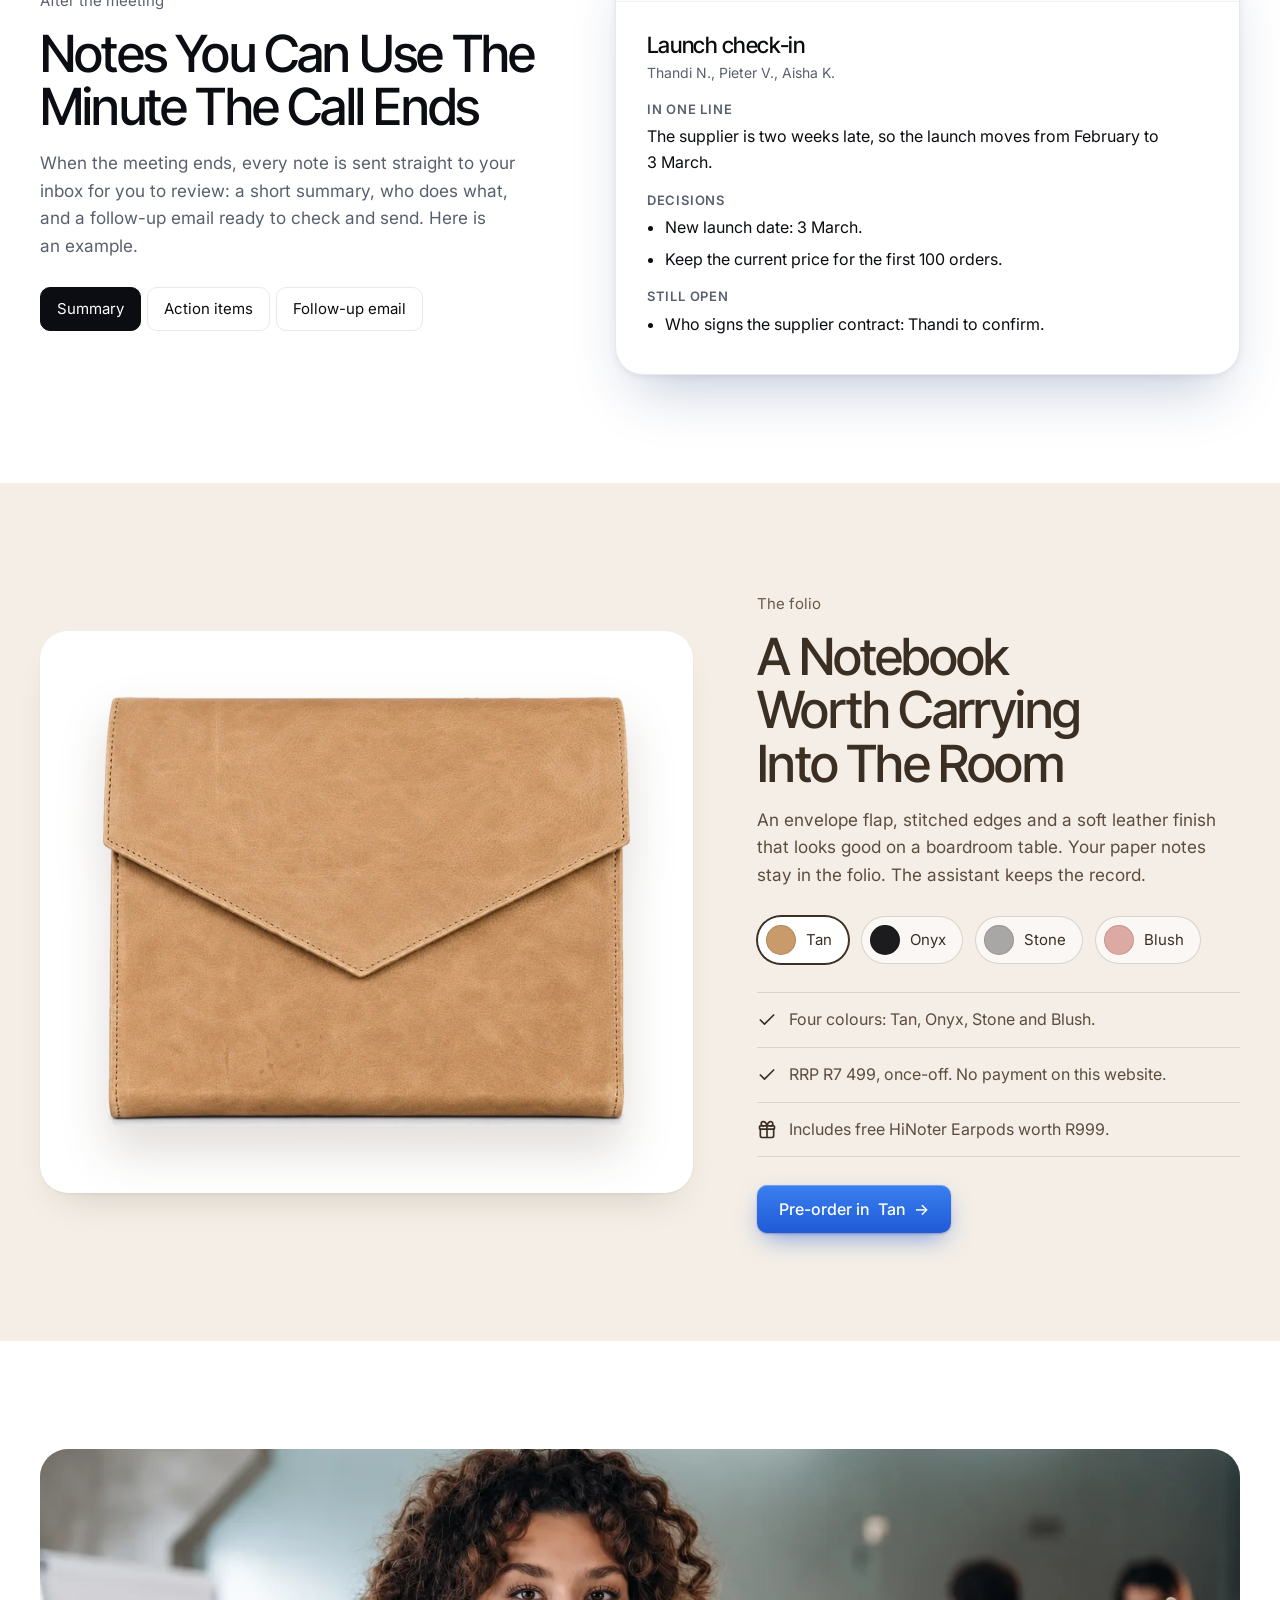
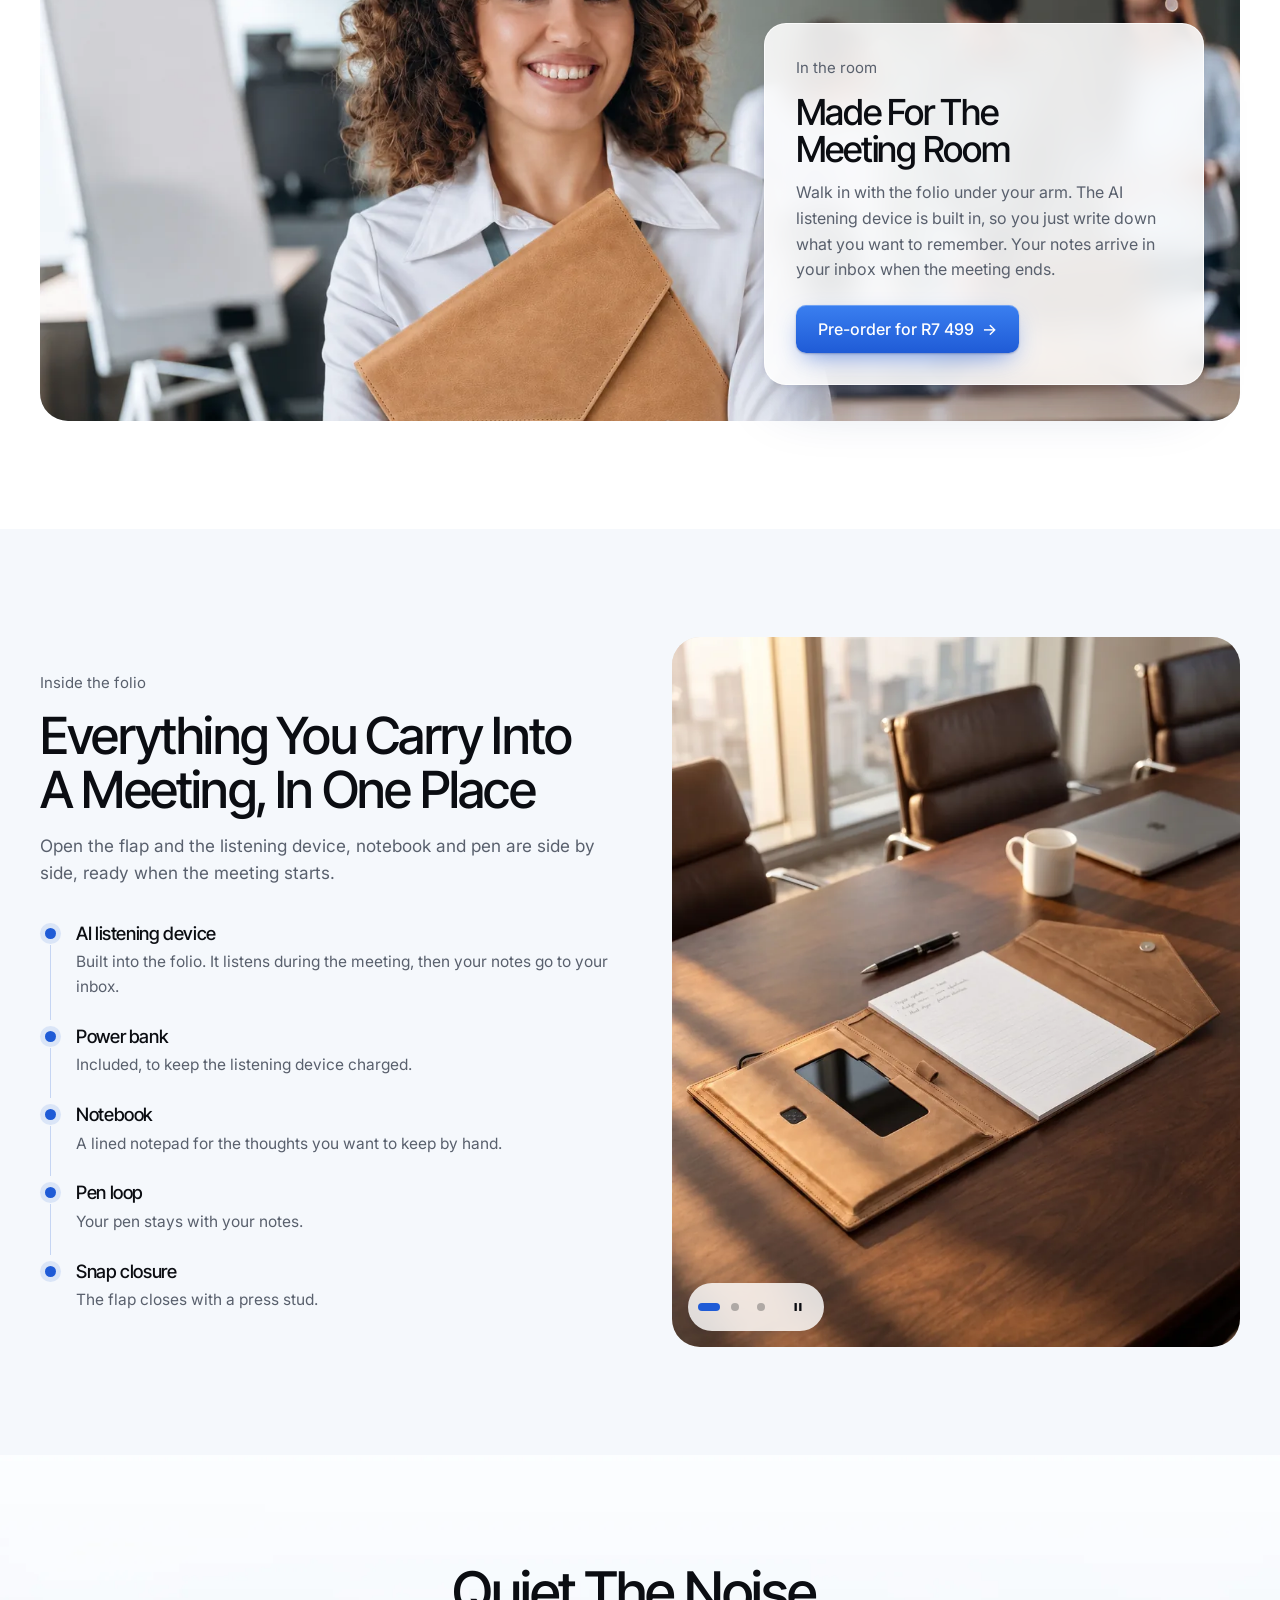
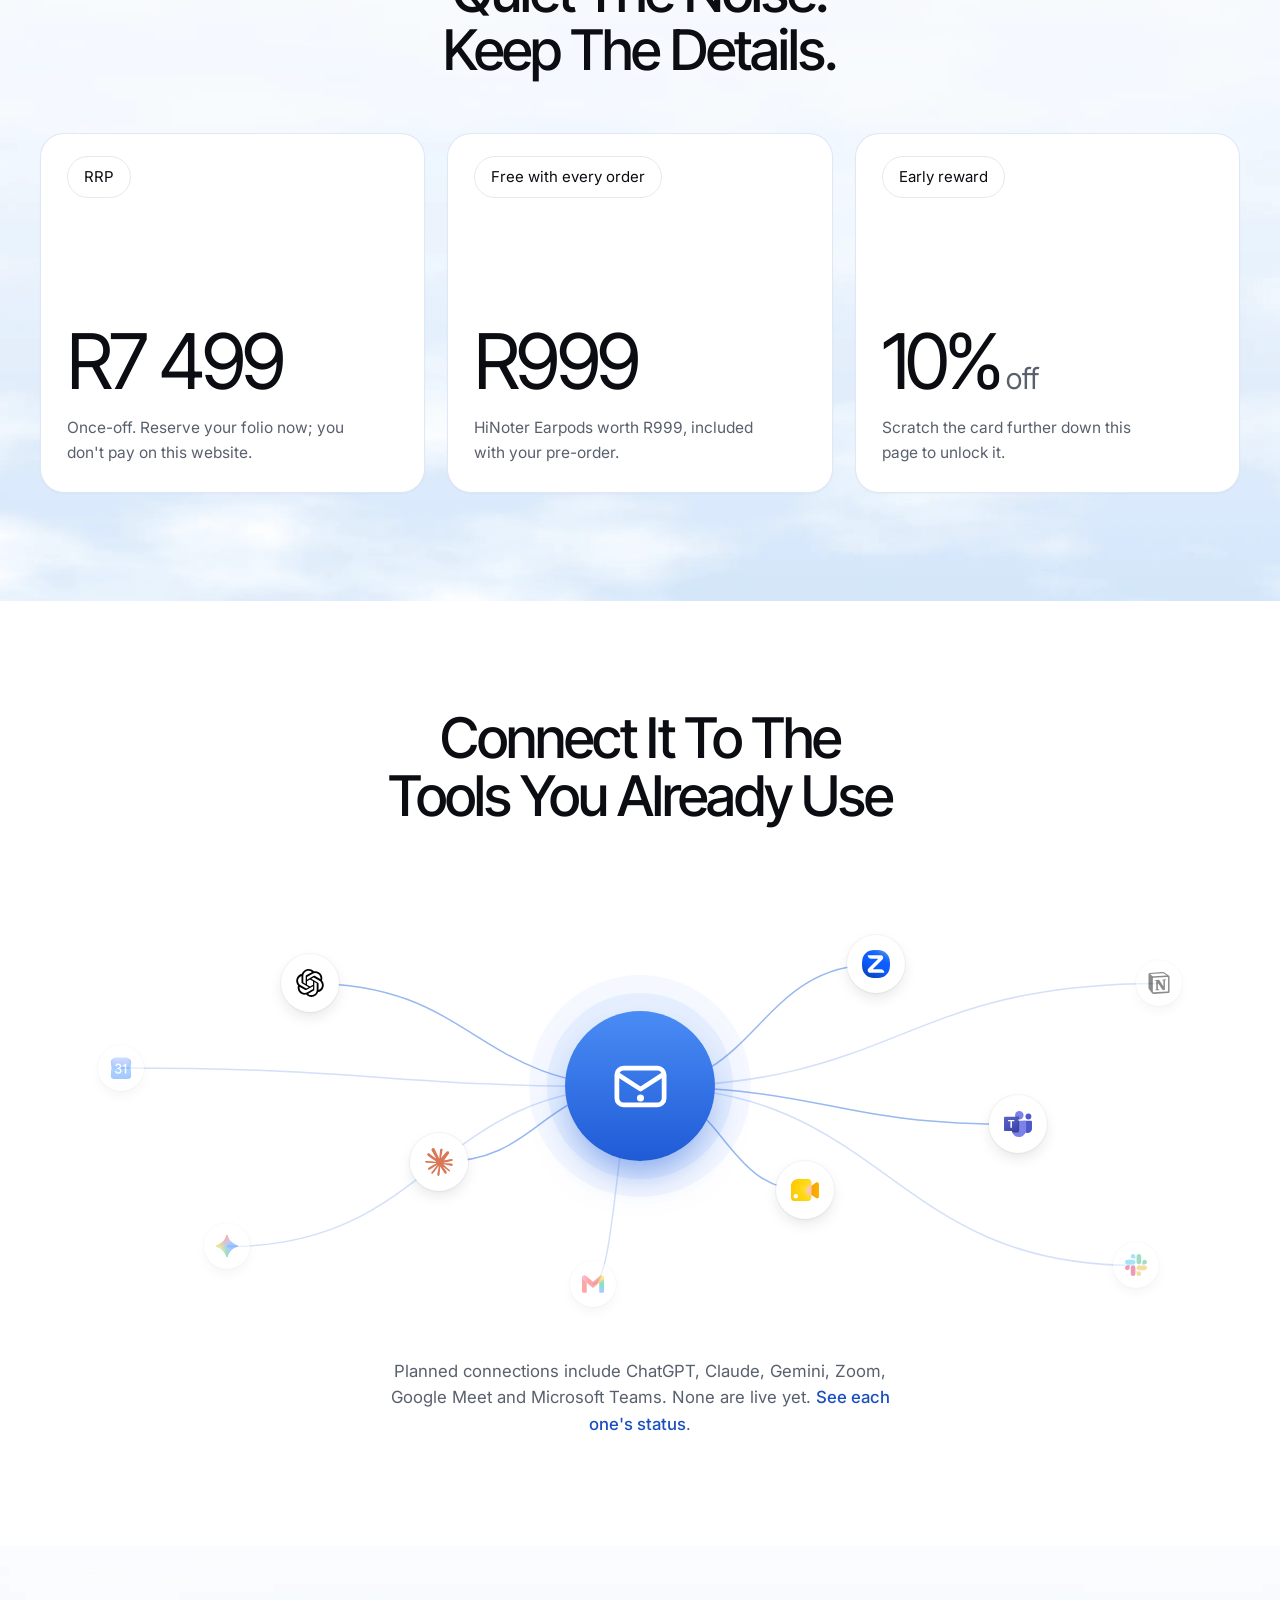
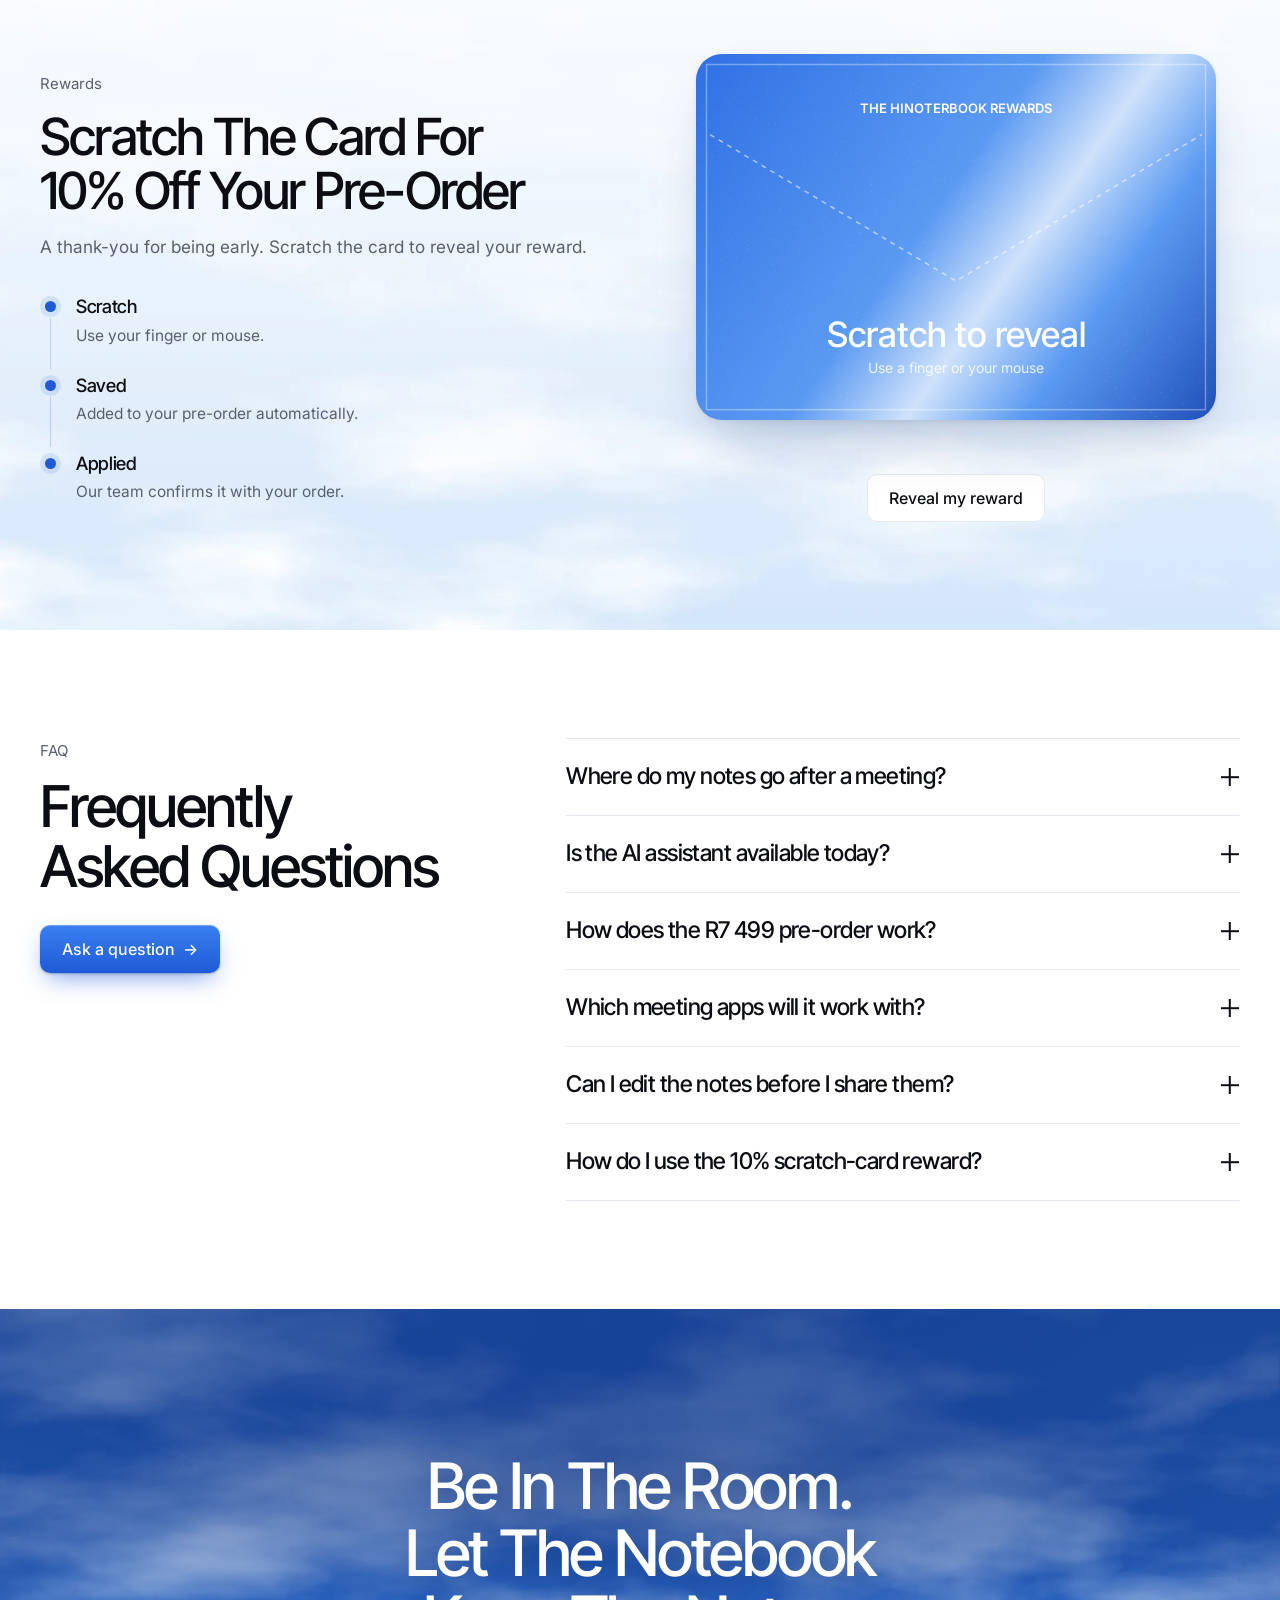
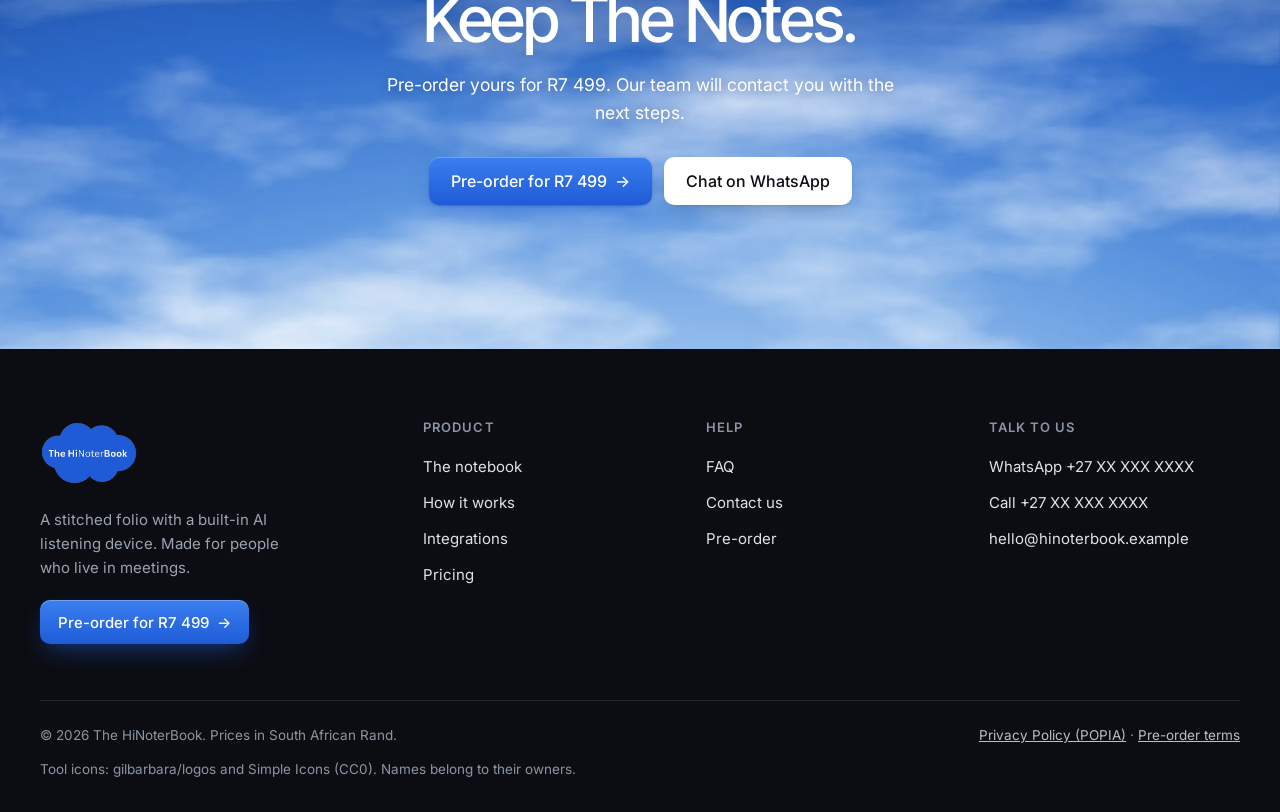
==== commit bbb36307: "Inbox email on the laptop screen and new open-folio photos - Hero laptop now shows an inbox with the" ====
--- a/preview/index.html
+++ b/preview/index.html
@@ -54,32 +54,34 @@
   <p class="lede">A stitched folio with a built-in AI listening device. It takes every note and sends them straight to your inbox after the meeting, so you can stay in the conversation.</p>
   <div class="actions"><a class="btn btn-primary" href="pre-order.html">Pre-order for R7 499 <span class="arr" aria-hidden="true">→</span></a><a class="btn btn-white" href="how-it-works.html">See how it works</a></div>
 </div>
-<div class="stage"><div class="laptop" role="img" aria-label="Example: The HiNoterBook app showing a live meeting with its transcript and notes being written">
+<div class="stage"><div class="laptop" role="img" aria-label="Example: an email inbox showing the email The HiNoterBook sends after a meeting, with the summary, decisions and action items">
   <div class="lid"><div class="notch"></div><div class="screen"><div class="screen-fit">
     <div class="screen-wall"></div>
-    <div class="app" aria-hidden="true">
+    <div class="app mail" aria-hidden="true">
       <div class="app-top"><div class="dots"><i></i><i></i><i></i></div>
-        <b style="font-weight:600">The HiNoterBook</b>
-        <div class="app-tabs"><span class="on">Live meeting</span><span>Notes</span><span>Follow-ups</span></div>
-        <span class="rec"><i></i>Capturing · 18:42</span></div>
-      <div class="app-body">
-        <div class="app-main">
-          <div class="meet">
-            <div class="tile big speaking"><div class="av">TN</div><span class="nm">Thandi N.</span><div class="wave"><i></i><i></i><i></i><i></i></div></div>
-            <div class="tile"><div class="av" style="background:#6aa0a0">PV</div><span class="nm">Pieter V.</span></div>
-            <div class="tile"><div class="av" style="background:#9b86c9;background:#8aa16a">AK</div><span class="nm">Aisha K.</span></div>
-            <div class="caption-bar">“So we agree: launch moves to 3 March, and Pieter owns the pricing update.”</div>
+        <b style="font-weight:600">Inbox</b>
+        <div class="msearch">Search mail</div>
+        <span class="newmail"><i></i>New notes just arrived</span></div>
+      <div class="mail-body">
+        <aside class="mlist"><div class="mlist-h">Inbox <span>1 new</span></div><div class="mrow on unread"><span class="mav"></span><div class="mtx"><div class="mtop"><b>The HiNoterBook</b><time>10:42</time></div><div class="msub">Your notes: Launch check-in</div><div class="mprev">Summary, 4 action items and a draft follow-up</div></div></div><div class="mrow"><span class="mav"></span><div class="mtx"><div class="mtop"><b>The HiNoterBook</b><time>Yesterday</time></div><div class="msub">Your notes: Supplier call</div><div class="mprev">Supplier confirmed the new delivery window</div></div></div><div class="mrow"><span class="mav"></span><div class="mtx"><div class="mtop"><b>The HiNoterBook</b><time>Mon</time></div><div class="msub">Your notes: Weekly team sync</div><div class="mprev">3 decisions, 6 action items</div></div></div><div class="mrow"><span class="mav"></span><div class="mtx"><div class="mtop"><b>The HiNoterBook</b><time>Fri</time></div><div class="msub">Your notes: Board prep</div><div class="mprev">Open questions for Thursday</div></div></div></aside>
+        <article class="mread">
+          <div class="mhead">
+            <span class="mlogo"><img src="assets/img/logo.png" alt=""></span>
+            <div><h5>Your notes: Launch check-in</h5><p><b>The HiNoterBook</b> to me · Today 10:42 · sent when your meeting ended</p></div>
           </div>
-          <div class="meet-ctrls"><b>Launch check-in</b> · Google Meet<span class="sp"></span><span class="c">●</span><span class="c">▢</span><span class="c end"></span></div>
-        </div>
-        <div class="app-side">
-          <h5>Live transcript</h5>
-          <div class="tline"><span class="a" style="background:#d28f5a">TN</span><div><b>Thandi</b><p>Supplier needs two more weeks, so the February date won't hold.</p></div><time>18:10</time></div>
-          <div class="tline"><span class="a" style="background:#6aa0a0">PV</span><div><b>Pieter</b><p>Then 3 March works. I'll redo the pricing sheet.</p></div><time>18:31</time></div>
-          <h5 style="margin-top:4px">Notes, as they happen</h5>
-          <div class="note-live"><div class="chip-row"><span class="chip">Decision</span><span class="chip">Action</span><span class="chip">Risk</span></div>
-            <ul><li>Supplier delay of two weeks</li><li data-typer='[&quot;Decision: launch date moves to 3 March.&quot;, &quot;Action: Pieter updates the pricing sheet by Friday.&quot;, &quot;Open question: who signs off the supplier contract?&quot;]' class="typing">Decision: launch date moves to 3 March.</li></ul></div>
-        </div>
+          <div class="mcard">
+            <div class="mmeta"><span>Launch check-in</span><span>32 min</span><span>Thandi N., Pieter V., Aisha K.</span></div>
+            <h6>Summary</h6>
+            <p>The supplier is two weeks late, so the launch moves from February to 3 March.</p>
+            <div class="mcols">
+              <div><h6>Decisions</h6><ul><li>New launch date: 3 March</li><li>Current price holds for the first 100 orders</li></ul></div>
+              <div><h6>Action items</h6><ul class="mtodo"><li><i></i>Update the pricing sheet<em>Pieter · Fri</em></li><li><i></i>Tell the launch partners<em>Aisha · Wed</em></li><li><i></i>Confirm who signs the contract<em>Thandi · Thu</em></li></ul></div>
+            </div>
+            <div class="mbtns"><span class="mb pri">Review notes</span><span class="mb">Send follow-up email</span><span class="mb">Full transcript</span></div>
+          </div>
+          <div class="mdraft"><h6>Draft follow-up email · ready to review</h6>
+            <p>Hi both, thanks for today. Quick recap: the supplier needs two more weeks, so we're launching on 3 March. Pieter, please update the pricing sheet by Friday. Aisha, could you let the launch partners know by Wednesday?</p></div>
+        </article>
       </div>
     </div>
   </div></div></div>
@@ -212,9 +214,9 @@
     <span class="eyebrow">Inside the folio</span>
     <h2>Everything you carry into a meeting, in one place</h2>
     <p class="lede">Open the flap and the listening device, notebook and pen are side by side, ready when the meeting starts.</p>
-    <ul class="dot-list"><li><b>AI listening device</b><span>Built into the folio. It listens during the meeting, then your notes go to your inbox.</span></li><li><b>Power bank</b><span>Included, to keep the listening device charged.</span></li><li><b>Notebook</b><span>Paper for the thoughts you want to keep by hand.</span></li><li><b>Pen loop</b><span>Your pen stays with your notes.</span></li><li><b>Snap closure</b><span>The flap closes with a press stud.</span></li></ul>
-  </div>
-  <div class="inside-img slideshow" data-slideshow><img class="slide on" src="assets/img/folio-travertine-1600.webp" srcset="assets/img/folio-travertine-800.webp 800w, assets/img/folio-travertine-1600.webp 1600w" sizes="(max-width: 860px) 92vw, 560px" width="1600" height="2142" alt="The tan folio lying open on a travertine stone slab, with its built-in AI listening device, a cream notebook and a gold pen beside it" loading="lazy" decoding="async"><img class="slide" src="assets/img/folio-table-1600.webp" srcset="assets/img/folio-table-800.webp 800w, assets/img/folio-table-1600.webp 1600w" sizes="(max-width: 860px) 92vw, 560px" width="1600" height="2142" alt="The tan folio lying open on a long boardroom table, with its built-in AI listening device, a cream notebook and a pen beside it, and a city view through the windows" loading="lazy" decoding="async"><img class="slide" src="assets/img/folio-open-1600.webp" srcset="assets/img/folio-open-800.webp 800w, assets/img/folio-open-1600.webp 1600w" sizes="(max-width: 860px) 92vw, 560px" width="1600" height="2142" alt="The tan folio lying open on a wooden desk, showing its built-in AI listening device, a pen loop and a cream notebook under the snap flap" loading="lazy" decoding="async"><div class="slide-ctrl"><div class="slide-dots" role="group" aria-label="Photos"><button class="slide-dot" type="button" aria-label="Show photo 1 of 3" aria-current="true"><i></i></button><button class="slide-dot" type="button" aria-label="Show photo 2 of 3"><i></i></button><button class="slide-dot" type="button" aria-label="Show photo 3 of 3"><i></i></button></div><button class="slide-pause" type="button" aria-pressed="false" aria-label="Pause photos" data-slide-pause><svg class="i-pause" viewBox="0 0 24 24" aria-hidden="true"><rect x="6" y="5" width="4" height="14" rx="1"/><rect x="14" y="5" width="4" height="14" rx="1"/></svg><svg class="i-play" viewBox="0 0 24 24" aria-hidden="true"><path d="M8 5.5v13a1 1 0 0 0 1.5.9l10-6.5a1 1 0 0 0 0-1.7l-10-6.6A1 1 0 0 0 8 5.5z"/></svg></button></div></div>
+    <ul class="dot-list"><li><b>AI listening device</b><span>Built into the folio. It listens during the meeting, then your notes go to your inbox.</span></li><li><b>Power bank</b><span>Included, to keep the listening device charged.</span></li><li><b>Notebook</b><span>A lined notepad for the thoughts you want to keep by hand.</span></li><li><b>Pen loop</b><span>Your pen stays with your notes.</span></li><li><b>Snap closure</b><span>The flap closes with a press stud.</span></li></ul>
+  </div>
+  <div class="inside-img slideshow" data-slideshow><img class="slide on" src="assets/img/folio-wood-1600.webp" srcset="assets/img/folio-wood-800.webp 800w, assets/img/folio-wood-1600.webp 1600w" sizes="(max-width: 860px) 92vw, 560px" width="1600" height="2142" alt="The tan folio lying open on a dark wooden boardroom table, showing its built-in AI listening device, a pen loop and a lined notepad, with a pen and coffee mug beside it and a city view behind" loading="lazy" decoding="async"><img class="slide" src="assets/img/folio-cafe-1600.webp" srcset="assets/img/folio-cafe-800.webp 800w, assets/img/folio-cafe-1600.webp 1600w" sizes="(max-width: 860px) 92vw, 560px" width="1600" height="2142" alt="The tan folio standing open on a cafe table, showing its built-in AI listening device, a pen in its loop and a notepad with handwritten meeting notes, next to a cappuccino" loading="lazy" decoding="async"><img class="slide" src="assets/img/folio-studio-1600.webp" srcset="assets/img/folio-studio-800.webp 800w, assets/img/folio-studio-1600.webp 1600w" sizes="(max-width: 860px) 92vw, 560px" width="1600" height="2142" alt="The tan folio lying open on a plain grey background, showing its built-in AI listening device, a pen loop, a lined notepad and the snap-button flap" loading="lazy" decoding="async"><div class="slide-ctrl"><div class="slide-dots" role="group" aria-label="Photos"><button class="slide-dot" type="button" aria-label="Show photo 1 of 3" aria-current="true"><i></i></button><button class="slide-dot" type="button" aria-label="Show photo 2 of 3"><i></i></button><button class="slide-dot" type="button" aria-label="Show photo 3 of 3"><i></i></button></div><button class="slide-pause" type="button" aria-pressed="false" aria-label="Pause photos" data-slide-pause><svg class="i-pause" viewBox="0 0 24 24" aria-hidden="true"><rect x="6" y="5" width="4" height="14" rx="1"/><rect x="14" y="5" width="4" height="14" rx="1"/></svg><svg class="i-play" viewBox="0 0 24 24" aria-hidden="true"><path d="M8 5.5v13a1 1 0 0 0 1.5.9l10-6.5a1 1 0 0 0 0-1.7l-10-6.6A1 1 0 0 0 8 5.5z"/></svg></button></div></div>
 </div></div></section>
 
 <section class="section ground-soft"><div class="wrap">
--- a/preview/assets/css/site.css
+++ b/preview/assets/css/site.css
@@ -733,3 +733,49 @@
 .film.idle .film-big{display:grid}
 .film.idle .film-ctrl{display:none}
 @media (max-width:760px){.film{background-image:url(../img/film-poster-960.webp);aspect-ratio:16/10}.film-ctrl{right:10px;bottom:10px}.film-big{width:64px;height:64px}}
+
+/* Laptop screen: notes email in an inbox (fixed 1100px canvas, scaled by site.js) */
+.app.mail{grid-template-rows:42px 1fr}
+.msearch{margin-left:18px;flex:0 1 320px;background:var(--surface);border-radius:8px;padding:5px 12px;color:var(--muted);font-size:11.5px}
+.newmail{margin-left:auto;display:flex;align-items:center;gap:7px;font-weight:600;color:var(--blue-ink);background:#eaf1fe;border-radius:999px;padding:4px 10px;font-size:11px}
+.newmail i{width:7px;height:7px;border-radius:50%;background:var(--blue-2);animation:pulse 1.6s infinite}
+.mail-body{display:grid;grid-template-columns:300px 1fr;min-height:0}
+.mlist{border-right:1px solid var(--line-2);background:#fbfcfe;overflow:hidden}
+.mlist-h{display:flex;justify-content:space-between;align-items:center;padding:12px 14px 8px;font-weight:600;font-size:13px}
+.mlist-h span{font-size:10.5px;font-weight:600;color:#fff;background:var(--blue-2);border-radius:999px;padding:2px 8px}
+.mrow{display:flex;gap:10px;padding:10px 14px;border-top:1px solid var(--line-2)}
+.mrow.on{background:#eaf1fe;box-shadow:inset 3px 0 0 var(--blue-2)}
+.mav{width:28px;height:28px;flex:none;border-radius:50%;background:#fff url(../img/logo.png) center/86% no-repeat;box-shadow:0 0 0 1px var(--line)}
+.mtx{min-width:0;flex:1}
+.mtop{display:flex;justify-content:space-between;gap:6px;font-size:11.5px}
+.mtop b{font-weight:500}
+.mtop time{color:var(--muted);font-size:10.5px}
+.mrow.unread .mtop b,.mrow.unread .msub{font-weight:700}
+.msub{font-size:11.5px;margin-top:1px;white-space:nowrap;overflow:hidden;text-overflow:ellipsis}
+.mprev{font-size:10.5px;color:var(--muted);white-space:nowrap;overflow:hidden;text-overflow:ellipsis}
+.mread{padding:16px 22px;overflow:hidden;background:#fff}
+.mhead{display:flex;gap:12px;align-items:center;padding-bottom:12px;border-bottom:1px solid var(--line-2)}
+.mlogo{width:52px;height:38px;border-radius:9px;display:grid;place-items:center;flex:none}
+.mlogo img{width:52px;height:auto}
+.mhead h5{margin:0;font-size:16px;font-weight:600;font-family:var(--font-head);letter-spacing:-.01em}
+.mhead p{margin:2px 0 0;color:var(--muted);font-size:11px}
+.mhead p b{color:var(--ink);font-weight:600}
+.mcard{margin-top:14px;border:1px solid var(--line);border-radius:12px;padding:14px 16px;background:linear-gradient(180deg,#f7faff,#fff 40%)}
+.mmeta{display:flex;gap:6px;flex-wrap:wrap}
+.mmeta span{font-size:10.5px;background:#fff;border:1px solid var(--line);border-radius:999px;padding:2px 8px;color:var(--ink-2)}
+.mcard h6{margin:12px 0 4px;font-size:10px;letter-spacing:.08em;text-transform:uppercase;color:var(--muted);font-weight:600;font-family:var(--font-body)}
+.mcard p{margin:0;font-size:12px;color:var(--ink)}
+.mcols{display:grid;grid-template-columns:1fr 1.15fr;gap:16px}
+.mcols ul{margin:0;padding-left:15px;font-size:11.5px}
+.mcols li{margin:3px 0}
+.mtodo{list-style:none;padding:0!important}
+.mtodo li{display:grid;grid-template-columns:14px 1fr auto;gap:7px;align-items:center;padding:4px 0;border-bottom:1px solid var(--line-2);margin:0!important}
+.mtodo li:last-child{border-bottom:0}
+.mtodo i{width:11px;height:11px;border-radius:3px;border:1.5px solid #b5bfcf}
+.mtodo em{font-style:normal;font-size:10px;color:var(--muted);background:var(--surface);border-radius:5px;padding:1px 6px}
+.mbtns{display:flex;gap:7px;margin-top:14px}
+.mb{font-size:11px;font-weight:500;border:1px solid var(--line);border-radius:8px;padding:5px 10px;background:#fff}
+.mb.pri{background:var(--blue-2);border-color:var(--blue-2);color:#fff}
+.mdraft{margin-top:12px;border:1px dashed #c9d6ee;border-radius:12px;padding:12px 16px;background:#fbfdff}
+.mdraft h6{margin:0 0 4px;font-size:10px;letter-spacing:.08em;text-transform:uppercase;color:var(--blue-ink);font-weight:600;font-family:var(--font-body)}
+.mdraft p{margin:0;font-size:11.5px;color:var(--ink-2);line-height:1.55}
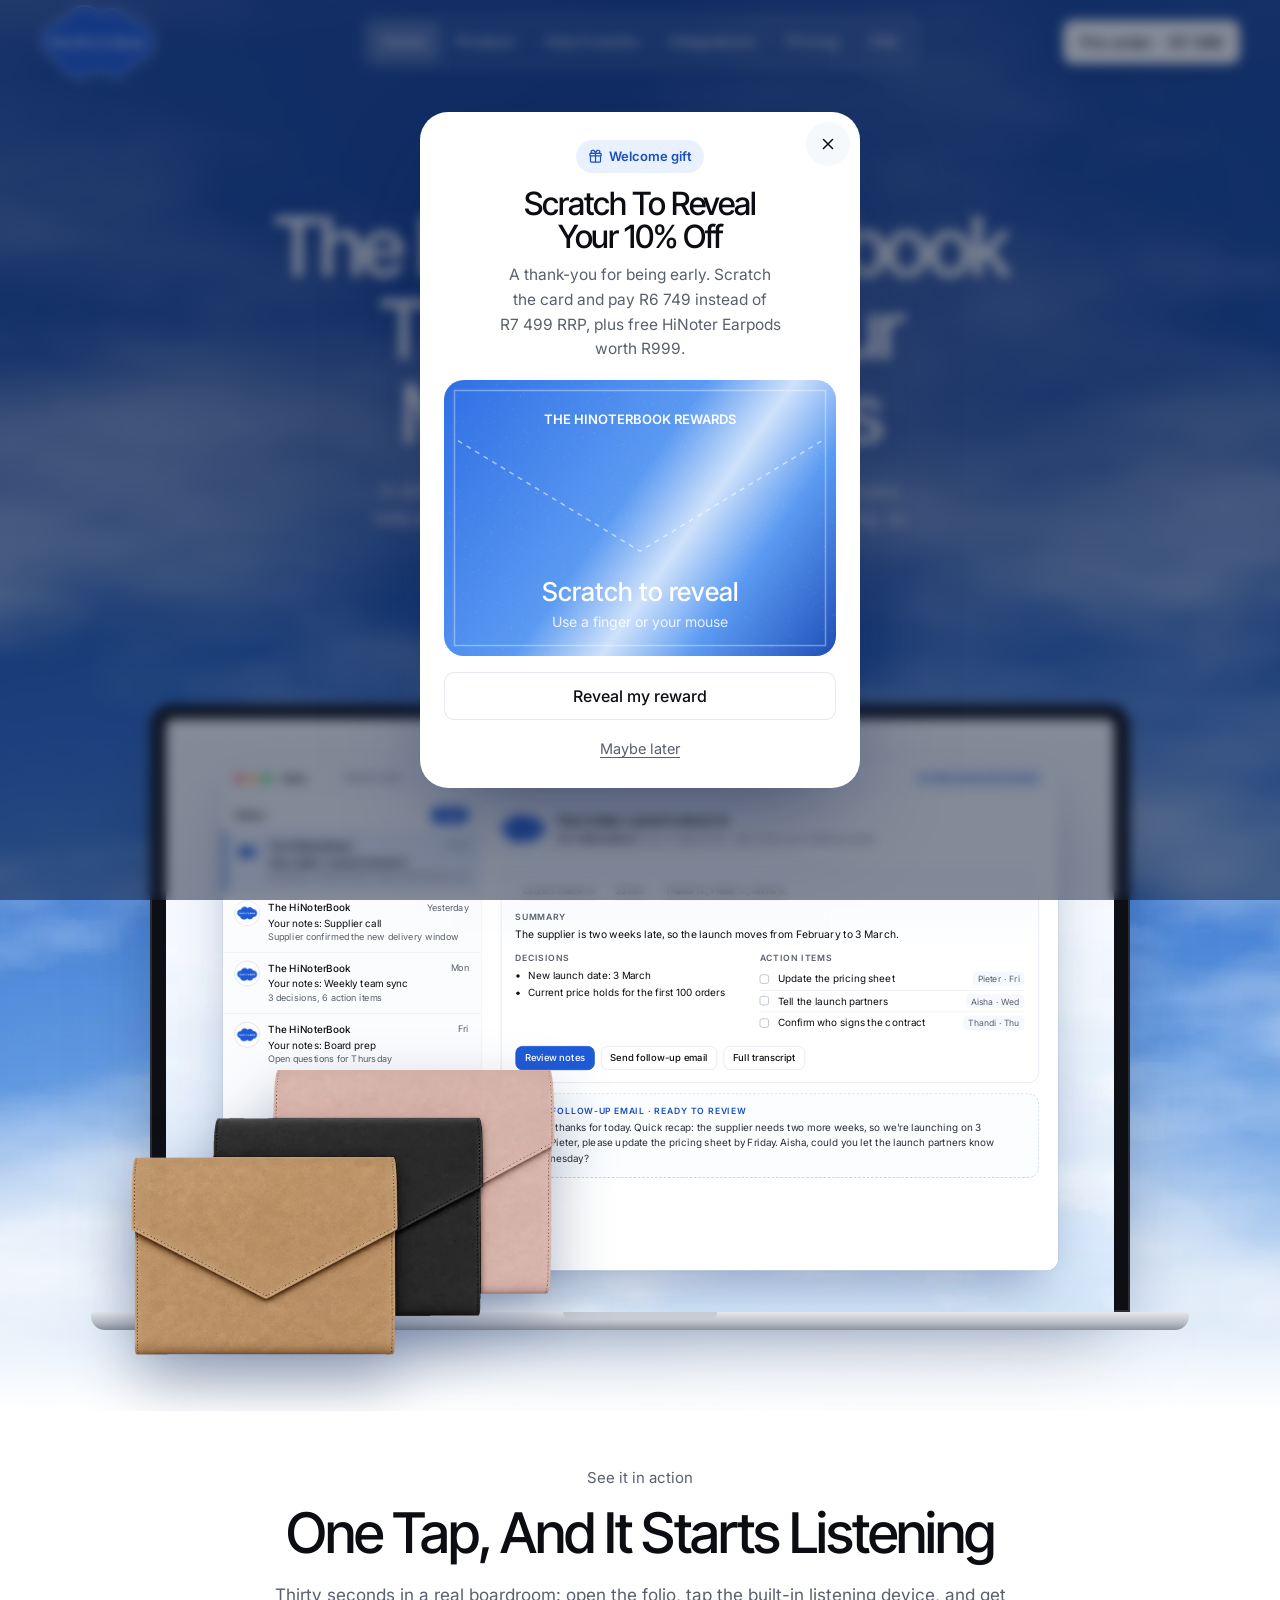
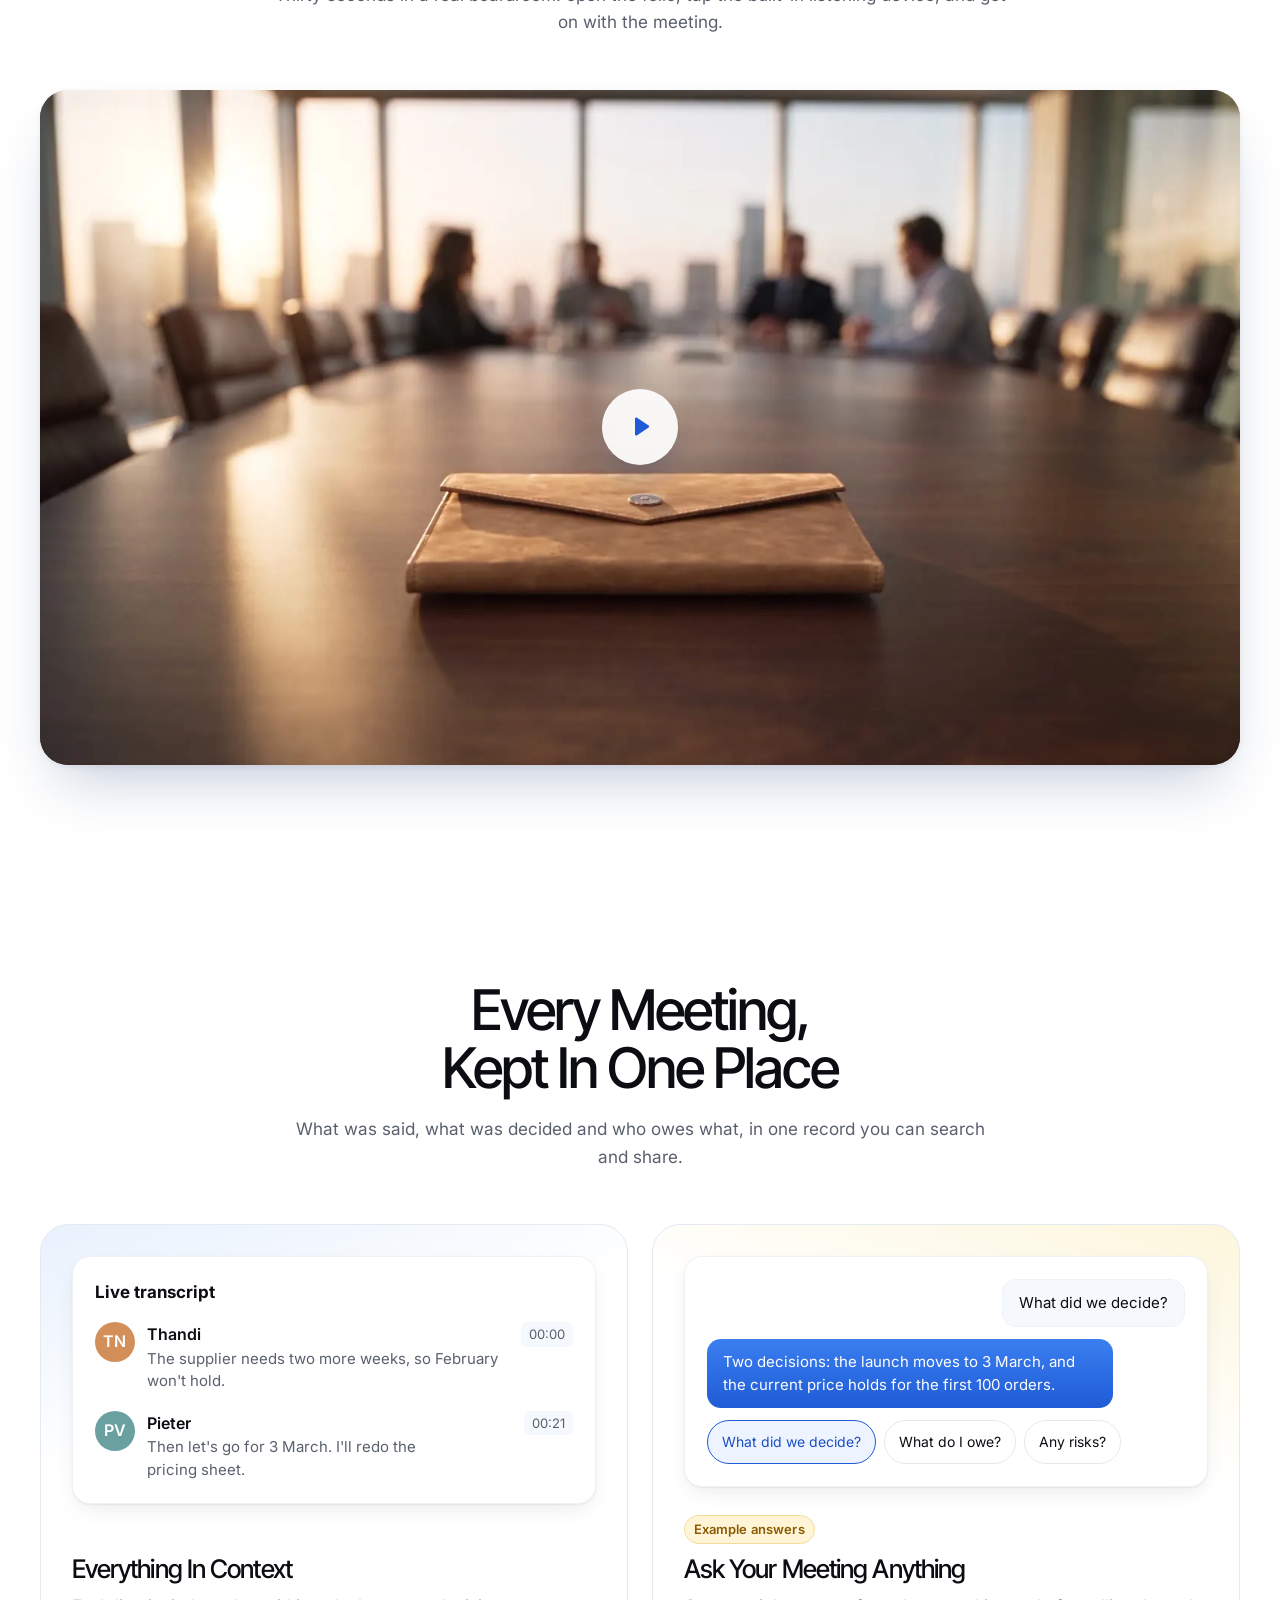
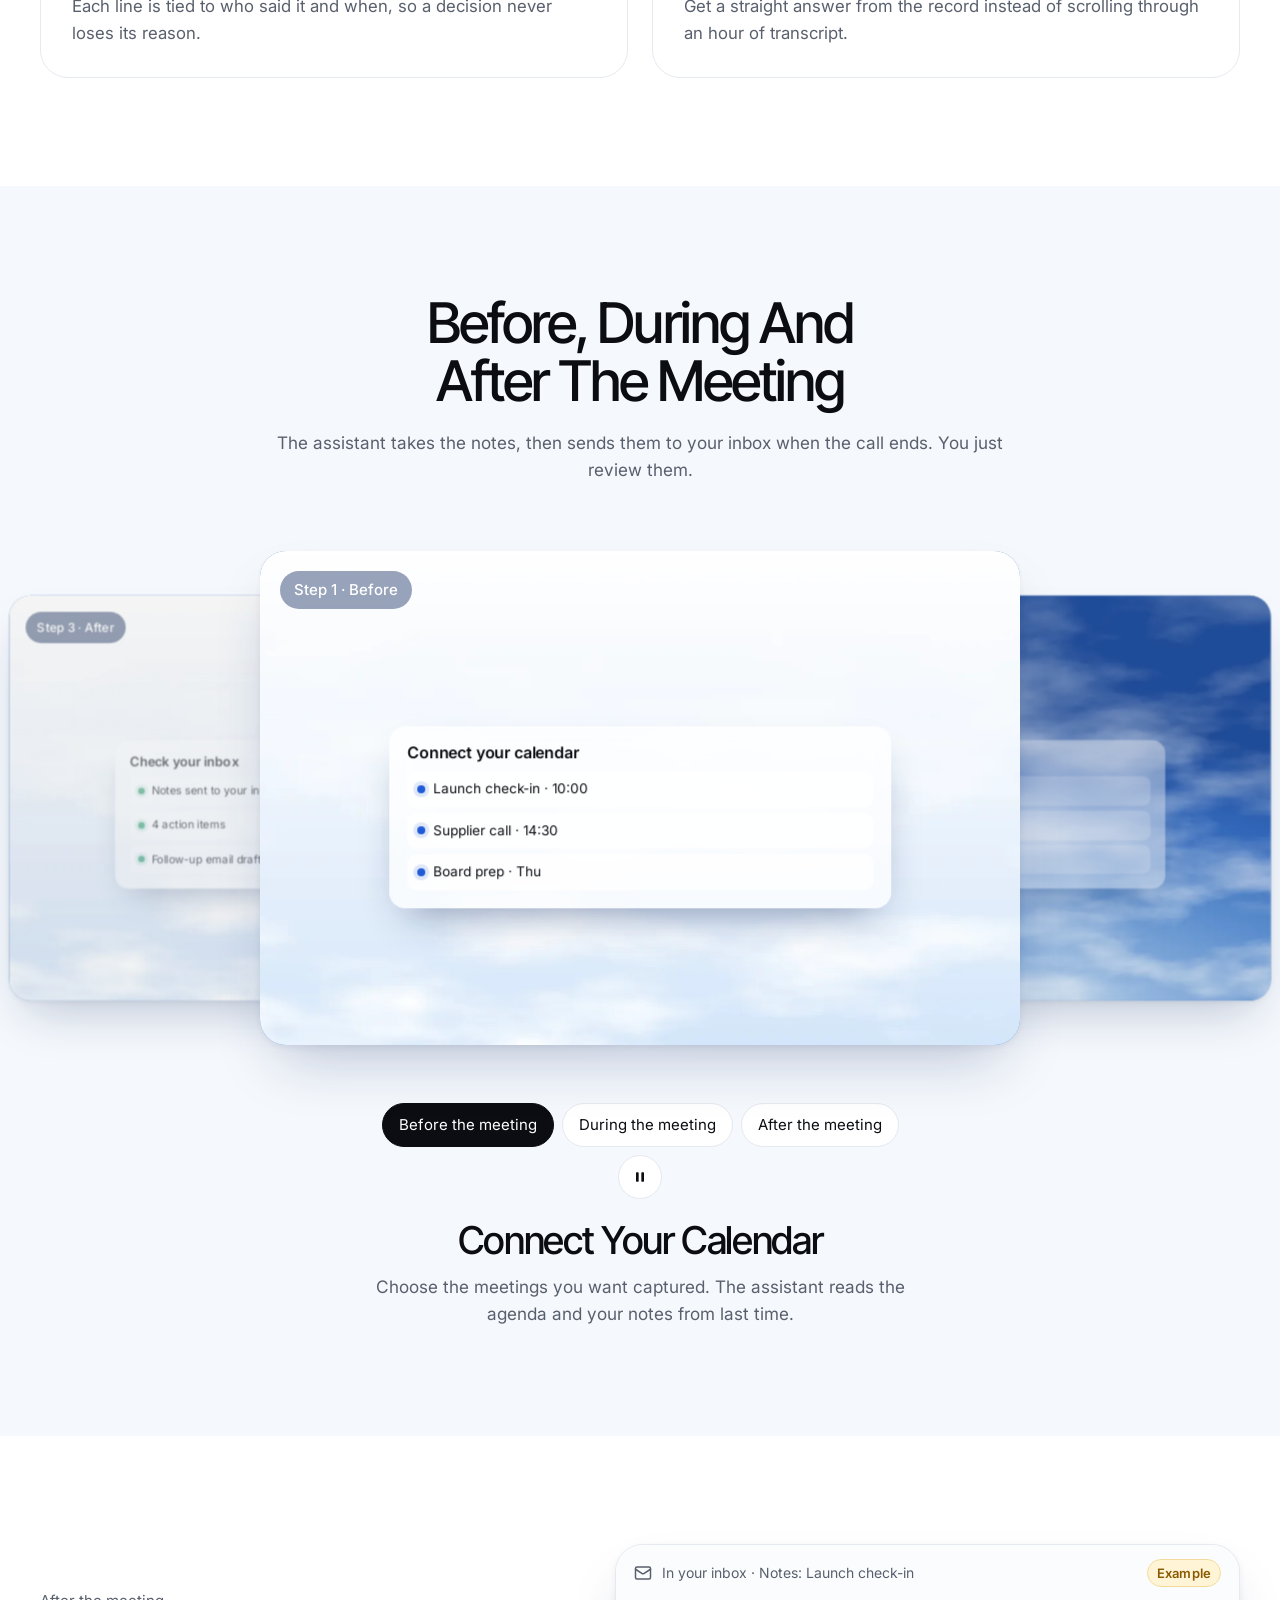
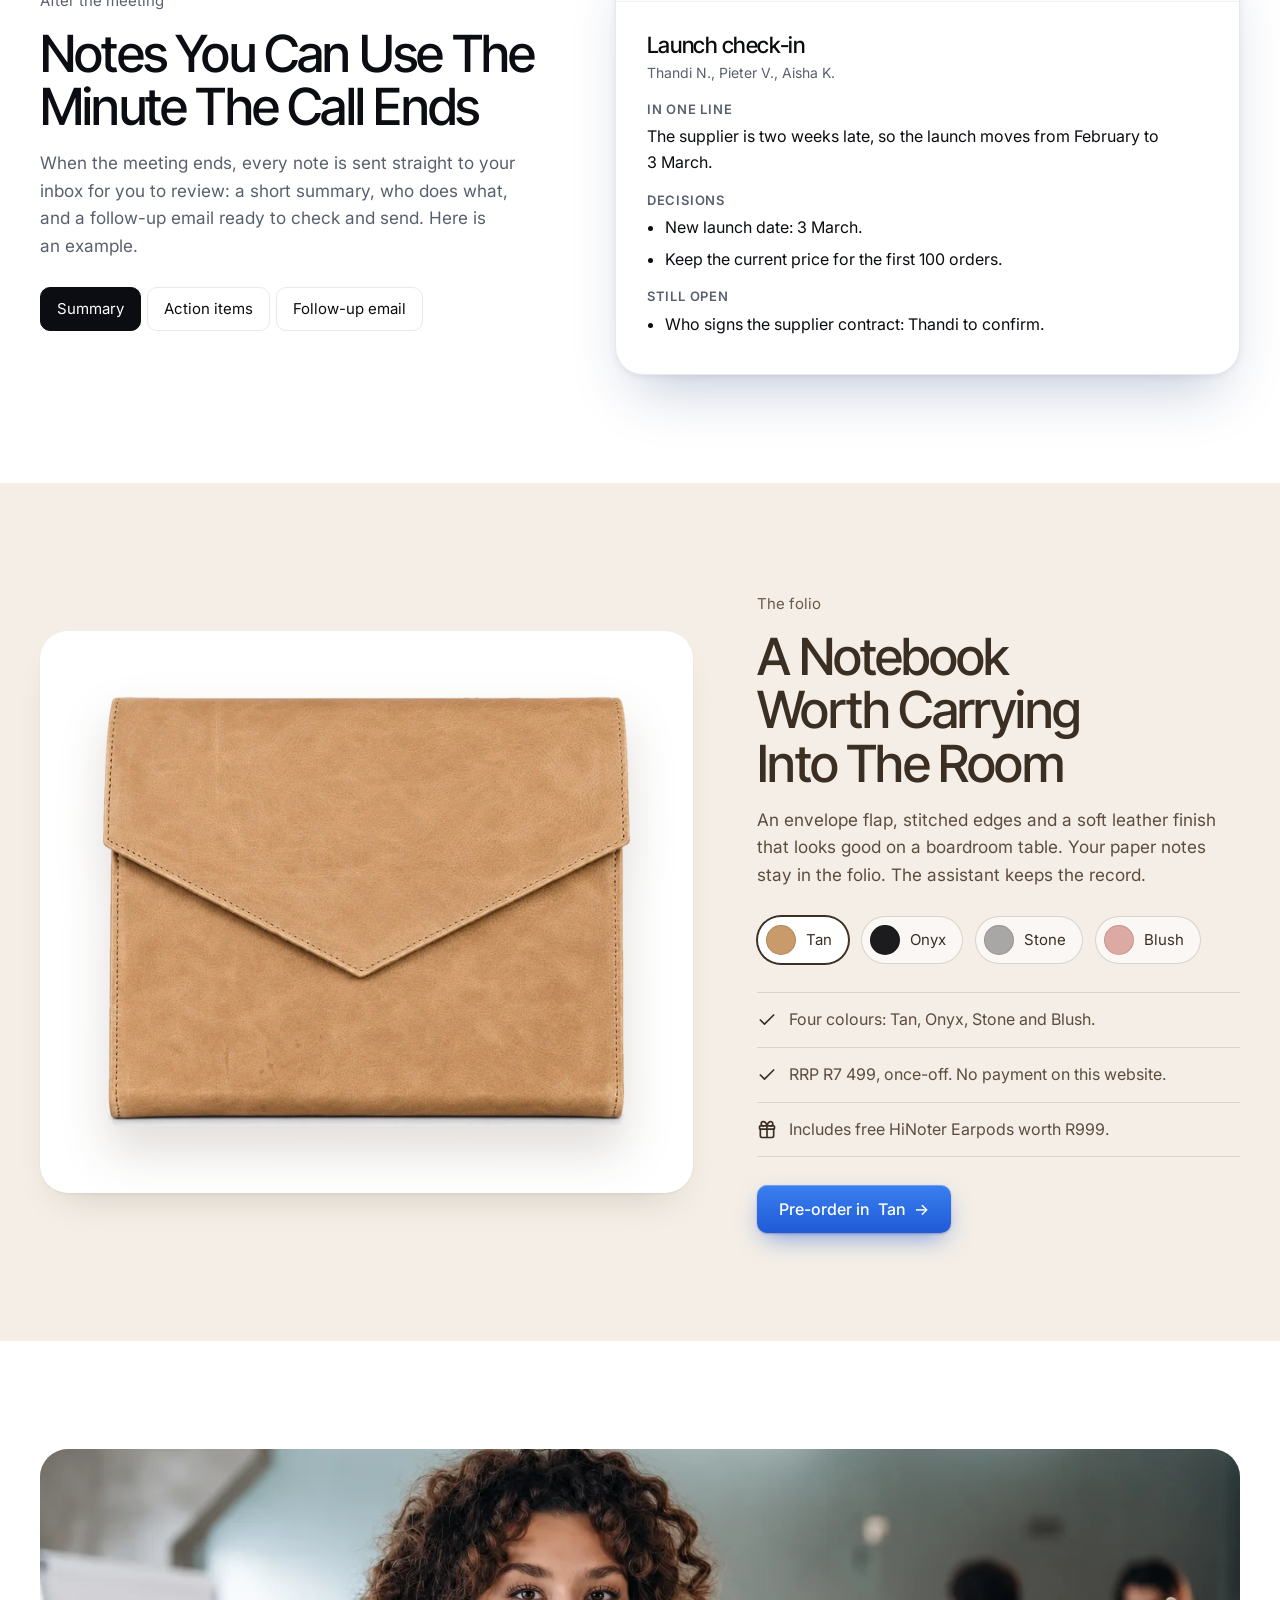
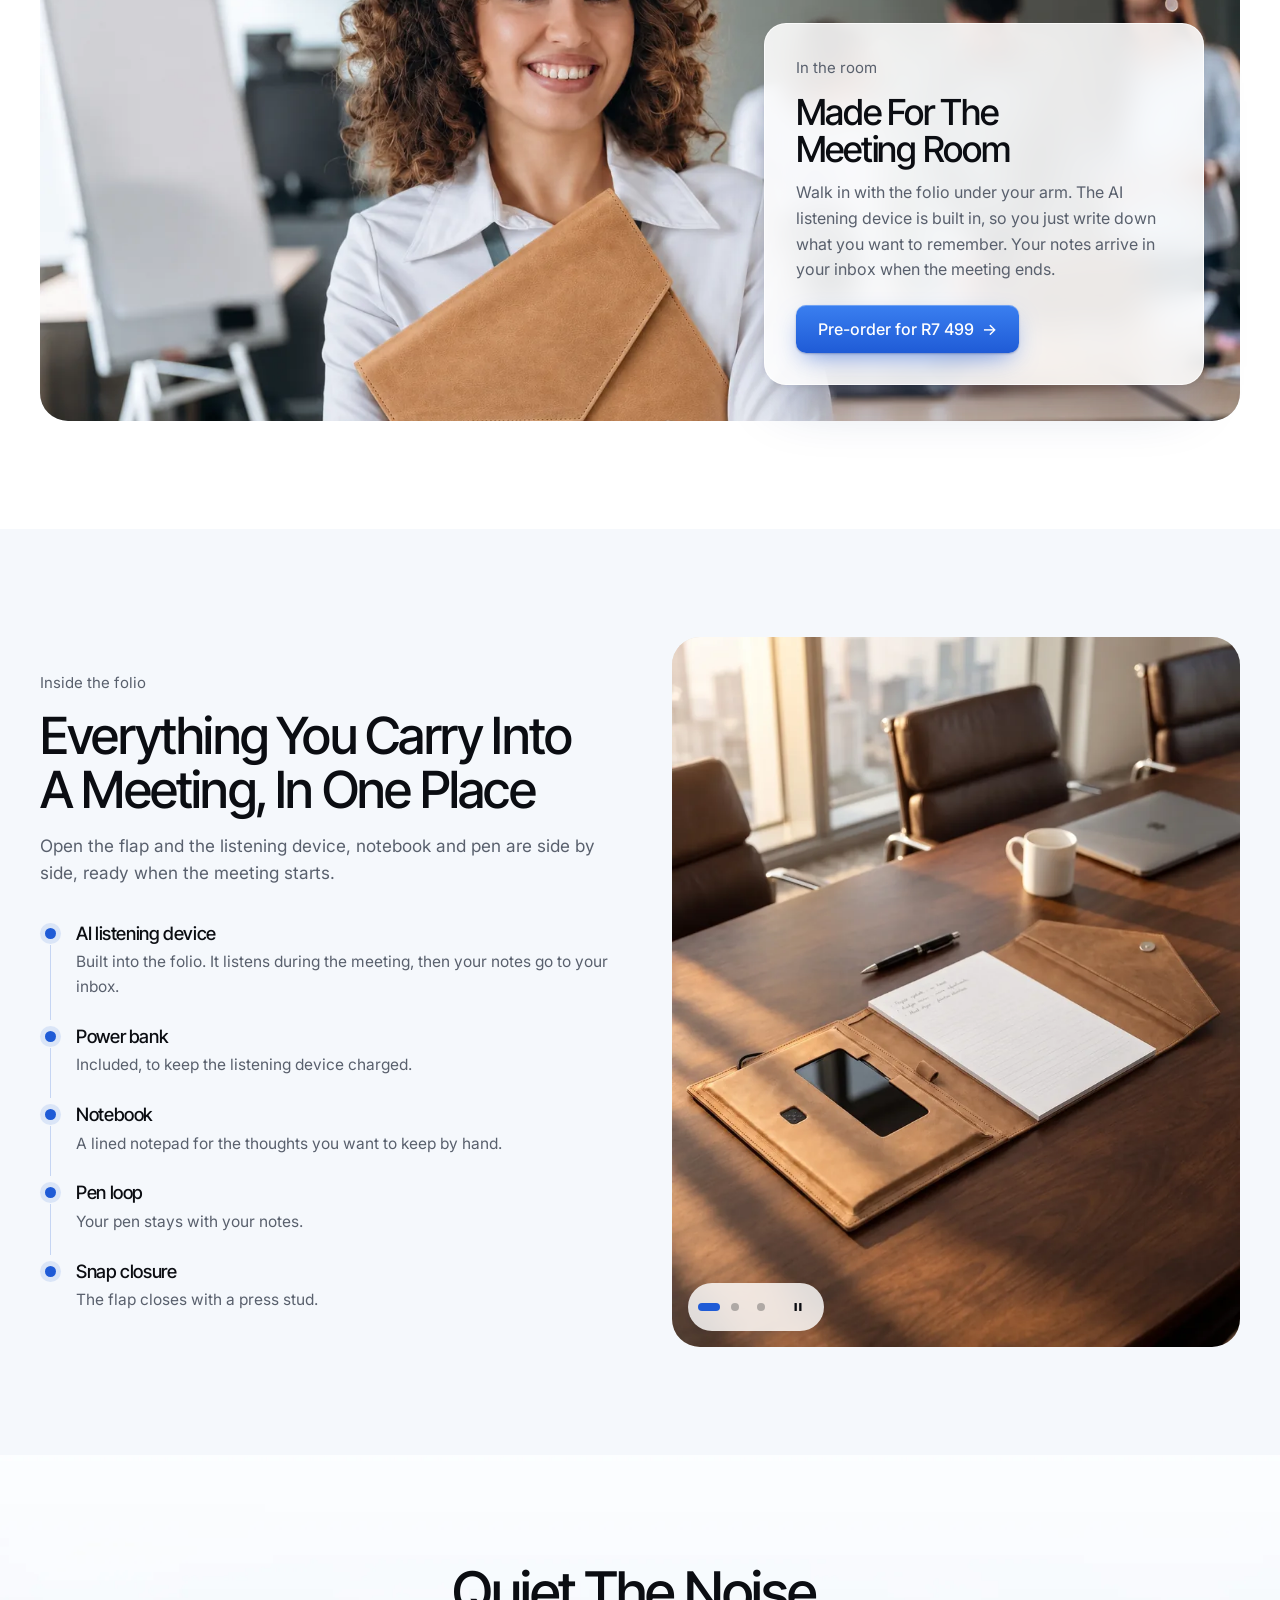
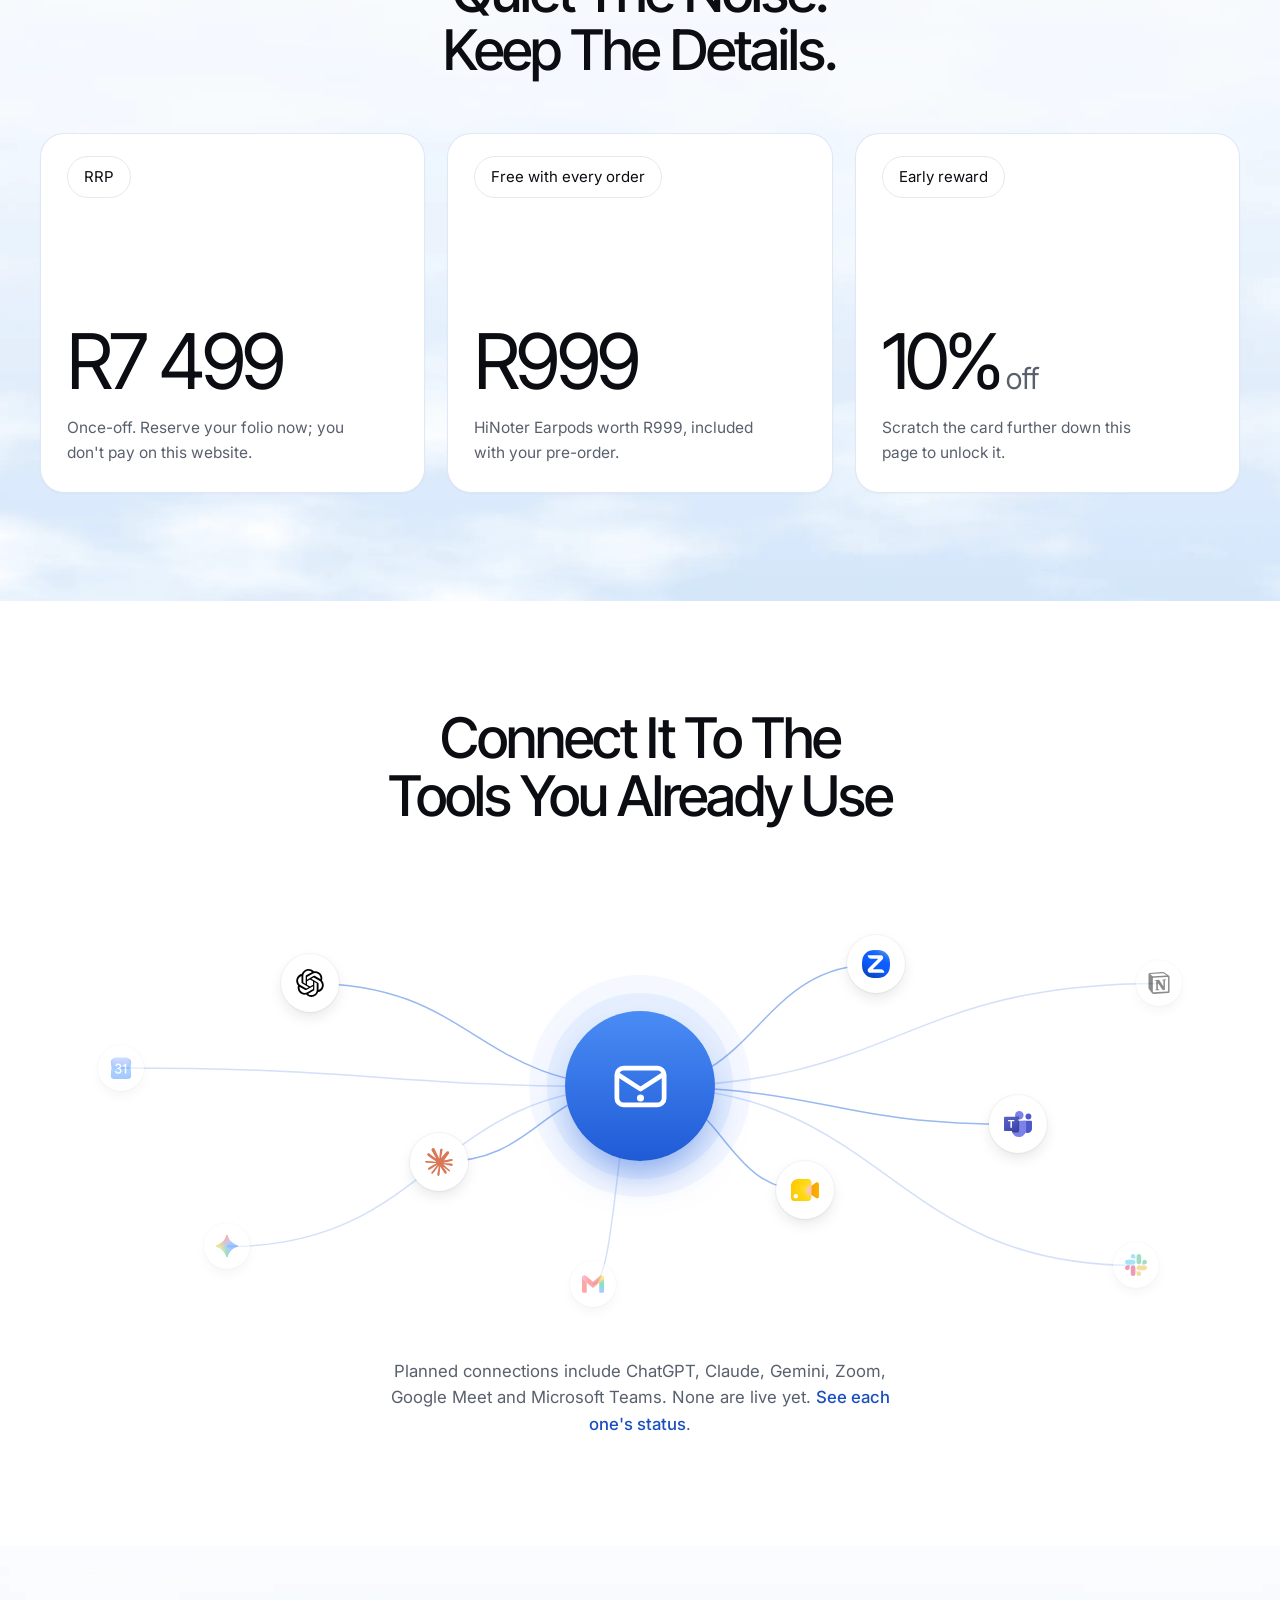
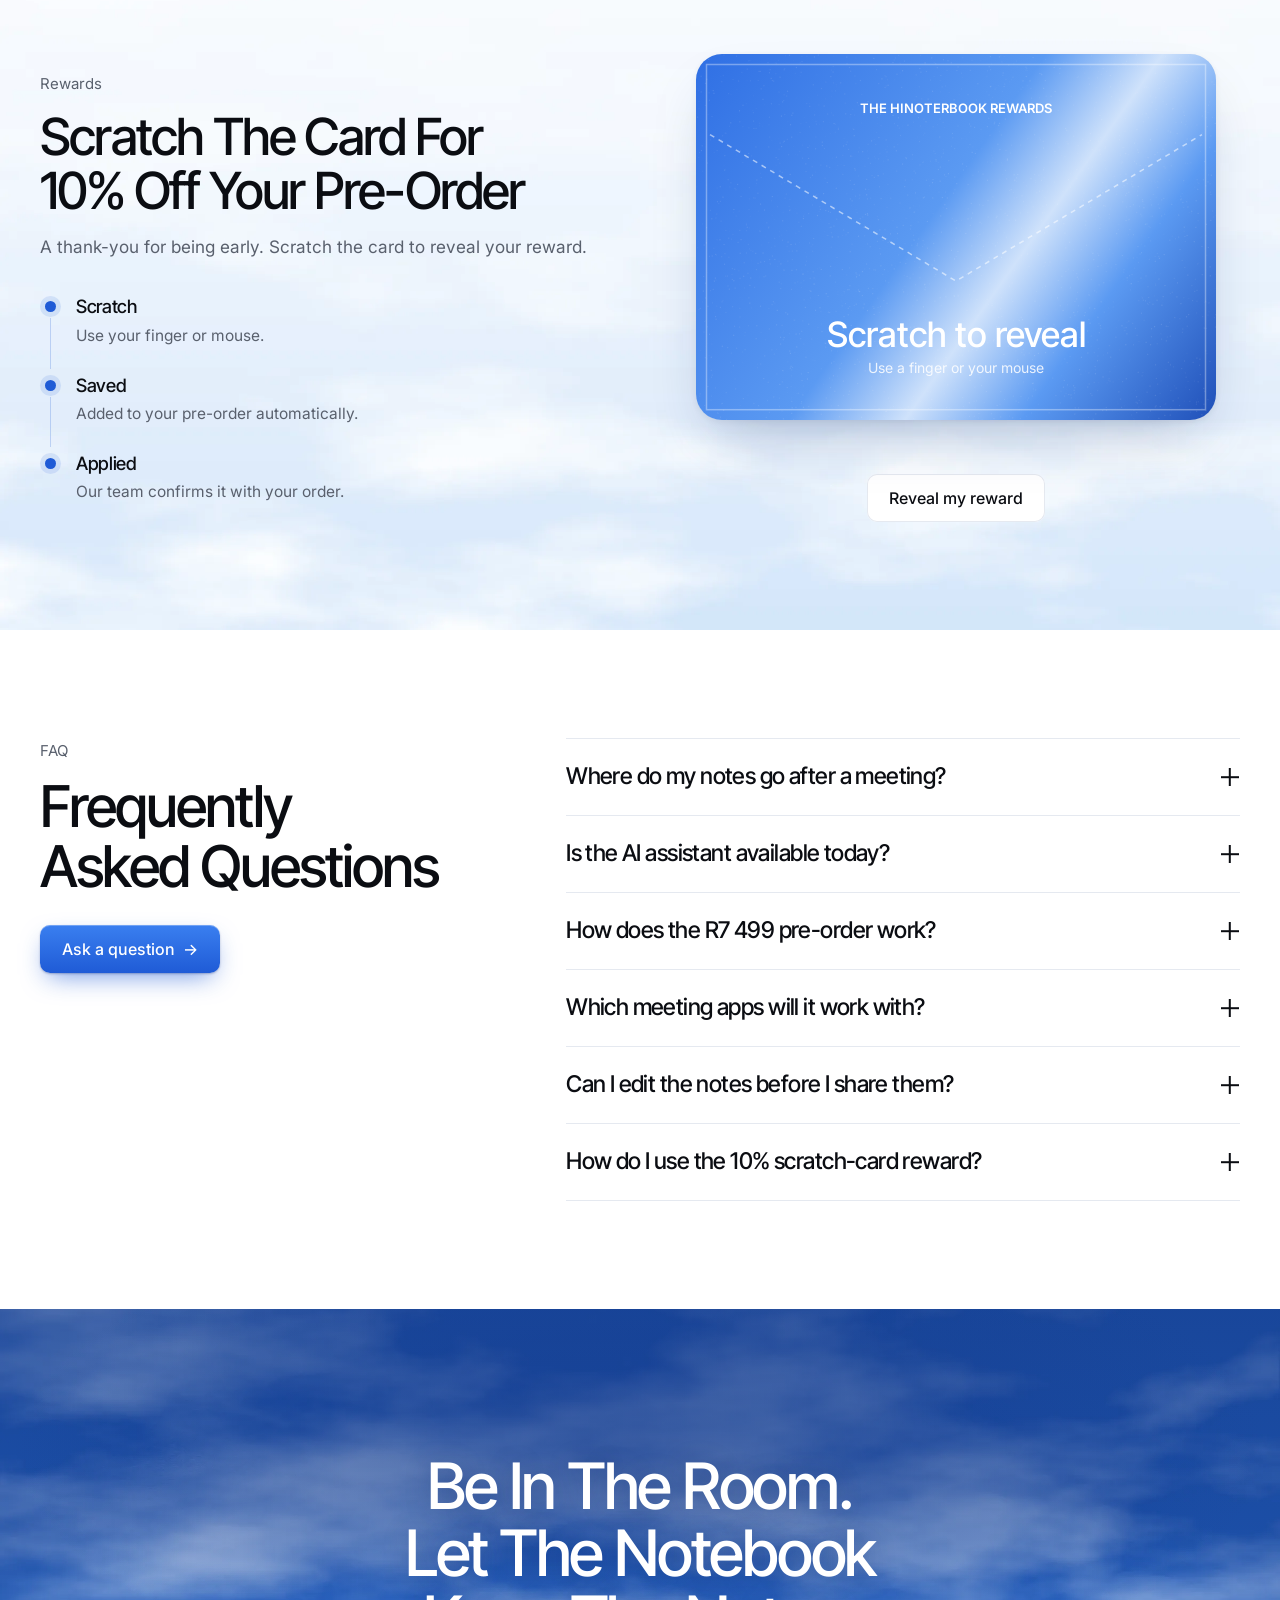
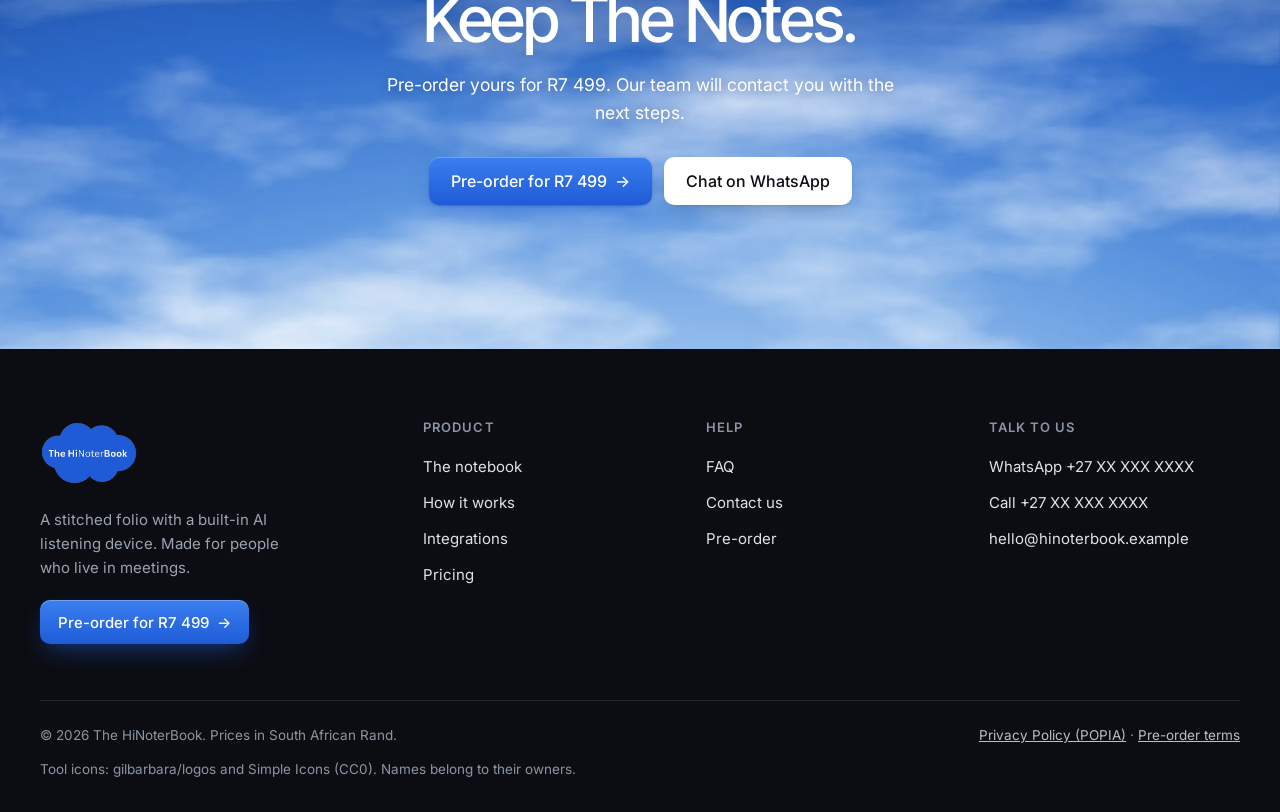
==== commit 1e37626a: "New product video and perfectly centred play buttons - Replaced the homepage film with the new board" ====
--- a/preview/index.html
+++ b/preview/index.html
@@ -90,23 +90,23 @@
 </section>
 
 <section class="section film-sec"><div class="wrap">
-  <div class="s-head"><span class="eyebrow">See it in action</span><h2>Open it, and it starts listening</h2><p>Thirty seconds on a real boardroom table: lift the flap, and the built-in listening device is ready for the meeting.</p></div>
+  <div class="s-head"><span class="eyebrow">See it in action</span><h2>One tap, and it starts listening</h2><p>Thirty seconds in a real boardroom: open the folio, tap the built-in listening device, and get on with the meeting.</p></div>
   <div class="film" data-film>
-    <video muted loop playsinline preload="none" poster="assets/img/film-poster-1600.webp" aria-label="Video: a hand opens the tan HiNoterBook folio on a boardroom table, showing the built-in listening device, notebook and pen. Caption: Your notebook starts listening.">
-      <source src="assets/video/folio-film-960.mp4" type="video/mp4" media="(max-width: 760px)">
-      <source src="assets/video/folio-film-1600.mp4" type="video/mp4">
+    <video muted loop playsinline preload="none" poster="assets/img/film-poster-1600.webp?v=2" aria-label="Video: the tan HiNoterBook folio on a boardroom table. A finger taps the built-in listening device, its screen shows The HiNoterBook and a sound wave, with the caption Your notebook starts listening, then someone writes notes on the notepad.">
+      <source src="assets/video/folio-film-960.mp4?v=2" type="video/mp4" media="(max-width: 760px)">
+      <source src="assets/video/folio-film-1600.mp4?v=2" type="video/mp4">
     </video>
     <div class="film-ctrl">
       <button class="film-btn" type="button" data-film-play aria-label="Pause video" aria-pressed="false">
         <svg class="i-pause" viewBox="0 0 24 24" aria-hidden="true"><rect x="6" y="5" width="4" height="14" rx="1"/><rect x="14" y="5" width="4" height="14" rx="1"/></svg>
-        <svg class="i-play" viewBox="0 0 24 24" aria-hidden="true"><path d="M8 5.5v13a1 1 0 0 0 1.5.9l10-6.5a1 1 0 0 0 0-1.7l-10-6.6A1 1 0 0 0 8 5.5z"/></svg>
+        <svg class="i-play" viewBox="0 0 24 24" aria-hidden="true"><path d="M9 6.2v11.6c0 .8.9 1.3 1.6.8l8.6-5.8c.6-.4.6-1.2 0-1.6l-8.6-5.8C9.9 4.9 9 5.4 9 6.2z"/></svg>
       </button>
       <button class="film-btn" type="button" data-film-sound aria-label="Turn sound on" aria-pressed="false">
         <svg class="i-off" viewBox="0 0 24 24" aria-hidden="true" fill="none" stroke="currentColor" stroke-width="2" stroke-linecap="round" stroke-linejoin="round"><path d="M11 5 6 9H3v6h3l5 4V5z"/><path d="m22 9-6 6M16 9l6 6"/></svg>
         <svg class="i-on" viewBox="0 0 24 24" aria-hidden="true" fill="none" stroke="currentColor" stroke-width="2" stroke-linecap="round" stroke-linejoin="round"><path d="M11 5 6 9H3v6h3l5 4V5z"/><path d="M15.5 8.5a5 5 0 0 1 0 7M18.5 5.5a9 9 0 0 1 0 13"/></svg>
       </button>
     </div>
-    <button class="film-big" type="button" data-film-start aria-label="Play video"><svg viewBox="0 0 24 24" aria-hidden="true"><path d="M8 5.5v13a1 1 0 0 0 1.5.9l10-6.5a1 1 0 0 0 0-1.7l-10-6.6A1 1 0 0 0 8 5.5z"/></svg></button>
+    <button class="film-big" type="button" data-film-start aria-label="Play video"><svg viewBox="0 0 24 24" aria-hidden="true"><path d="M9 6.2v11.6c0 .8.9 1.3 1.6.8l8.6-5.8c.6-.4.6-1.2 0-1.6l-8.6-5.8C9.9 4.9 9 5.4 9 6.2z"/></svg></button>
   </div>
 </div></section>
 
@@ -139,7 +139,7 @@
   <div class="s-head"><h2>Before, during and after the meeting</h2><p>The assistant takes the notes, then sends them to your inbox when the call ends. You just review them.</p></div>
   <div class="steps-stage" data-steps><button type="button" class="step-card" data-pos="0" aria-label="Show before the meeting"><span class="bg" style="background-image:url(assets/img/sky-soft-1200.webp)"></span><span class="pill">Step 1 · Before</span><span class="ui"><h4>Connect your calendar</h4><ul><li class=""><i></i>Launch check-in · 10:00</li><li class=""><i></i>Supplier call · 14:30</li><li class=""><i></i>Board prep · Thu</li></ul></span></button><button type="button" class="step-card" data-pos="1" aria-label="Show during the meeting"><span class="bg" style="background-image:url(assets/img/sky-hero-1200.webp)"></span><span class="pill">Step 2 · During</span><span class="ui"><h4>Stay in the conversation</h4><ul><li class=""><i></i>Decision: launch on 3 March</li><li class=""><i></i>Action: Pieter, pricing sheet</li><li class=""><i></i>Question: who signs?</li></ul></span></button><button type="button" class="step-card" data-pos="2" aria-label="Show after the meeting"><span class="bg" style="background-image:url(assets/img/sky-soft-1200.webp)"></span><span class="pill">Step 3 · After</span><span class="ui"><h4>Check your inbox</h4><ul><li class="done"><i></i>Notes sent to your inbox</li><li class="done"><i></i>4 action items</li><li class="done"><i></i>Follow-up email drafted</li></ul></span></button></div>
   <div class="step-copy">
-    <div class="step-ctrl"><div class="step-tabs" role="tablist" aria-label="Meeting stages" data-steps-tabs><button class="step-tab" role="tab" id="st-t0" aria-selected="true" aria-controls="st-p0" tabindex="0">Before<span class="long"> the meeting</span></button><button class="step-tab" role="tab" id="st-t1" aria-selected="false" aria-controls="st-p1" tabindex="-1">During<span class="long"> the meeting</span></button><button class="step-tab" role="tab" id="st-t2" aria-selected="false" aria-controls="st-p2" tabindex="-1">After<span class="long"> the meeting</span></button></div><button class="step-pause" type="button" aria-pressed="false" aria-label="Pause automatic steps" data-steps-pause><svg class="i-pause" viewBox="0 0 24 24" aria-hidden="true"><rect x="6" y="5" width="4" height="14" rx="1"/><rect x="14" y="5" width="4" height="14" rx="1"/></svg><svg class="i-play" viewBox="0 0 24 24" aria-hidden="true"><path d="M8 5.5v13a1 1 0 0 0 1.5.9l10-6.5a1 1 0 0 0 0-1.7l-10-6.6A1 1 0 0 0 8 5.5z"/></svg></button></div>
+    <div class="step-ctrl"><div class="step-tabs" role="tablist" aria-label="Meeting stages" data-steps-tabs><button class="step-tab" role="tab" id="st-t0" aria-selected="true" aria-controls="st-p0" tabindex="0">Before<span class="long"> the meeting</span></button><button class="step-tab" role="tab" id="st-t1" aria-selected="false" aria-controls="st-p1" tabindex="-1">During<span class="long"> the meeting</span></button><button class="step-tab" role="tab" id="st-t2" aria-selected="false" aria-controls="st-p2" tabindex="-1">After<span class="long"> the meeting</span></button></div><button class="step-pause" type="button" aria-pressed="false" aria-label="Pause automatic steps" data-steps-pause><svg class="i-pause" viewBox="0 0 24 24" aria-hidden="true"><rect x="6" y="5" width="4" height="14" rx="1"/><rect x="14" y="5" width="4" height="14" rx="1"/></svg><svg class="i-play" viewBox="0 0 24 24" aria-hidden="true"><path d="M9 6.2v11.6c0 .8.9 1.3 1.6.8l8.6-5.8c.6-.4.6-1.2 0-1.6l-8.6-5.8C9.9 4.9 9 5.4 9 6.2z"/></svg></button></div>
     <div style="margin-top:22px"><div role="tabpanel" id="st-p0" aria-labelledby="st-t0" ><h3>Connect your calendar</h3><p>Choose the meetings you want captured. The assistant reads the agenda and your notes from last time.</p></div><div role="tabpanel" id="st-p1" aria-labelledby="st-t1" hidden><h3>Stay in the conversation</h3><p>The assistant listens and writes as people talk, marking decisions, actions and open questions.</p></div><div role="tabpanel" id="st-p2" aria-labelledby="st-t2" hidden><h3>Check your inbox</h3><p>Every note is sent straight to your inbox when the meeting ends: the summary, the action list and a draft follow-up, ready for you to review.</p></div></div>
   </div>
 </div></section>
@@ -216,7 +216,7 @@
     <p class="lede">Open the flap and the listening device, notebook and pen are side by side, ready when the meeting starts.</p>
     <ul class="dot-list"><li><b>AI listening device</b><span>Built into the folio. It listens during the meeting, then your notes go to your inbox.</span></li><li><b>Power bank</b><span>Included, to keep the listening device charged.</span></li><li><b>Notebook</b><span>A lined notepad for the thoughts you want to keep by hand.</span></li><li><b>Pen loop</b><span>Your pen stays with your notes.</span></li><li><b>Snap closure</b><span>The flap closes with a press stud.</span></li></ul>
   </div>
-  <div class="inside-img slideshow" data-slideshow><img class="slide on" src="assets/img/folio-wood-1600.webp" srcset="assets/img/folio-wood-800.webp 800w, assets/img/folio-wood-1600.webp 1600w" sizes="(max-width: 860px) 92vw, 560px" width="1600" height="2142" alt="The tan folio lying open on a dark wooden boardroom table, showing its built-in AI listening device, a pen loop and a lined notepad, with a pen and coffee mug beside it and a city view behind" loading="lazy" decoding="async"><img class="slide" src="assets/img/folio-cafe-1600.webp" srcset="assets/img/folio-cafe-800.webp 800w, assets/img/folio-cafe-1600.webp 1600w" sizes="(max-width: 860px) 92vw, 560px" width="1600" height="2142" alt="The tan folio standing open on a cafe table, showing its built-in AI listening device, a pen in its loop and a notepad with handwritten meeting notes, next to a cappuccino" loading="lazy" decoding="async"><img class="slide" src="assets/img/folio-studio-1600.webp" srcset="assets/img/folio-studio-800.webp 800w, assets/img/folio-studio-1600.webp 1600w" sizes="(max-width: 860px) 92vw, 560px" width="1600" height="2142" alt="The tan folio lying open on a plain grey background, showing its built-in AI listening device, a pen loop, a lined notepad and the snap-button flap" loading="lazy" decoding="async"><div class="slide-ctrl"><div class="slide-dots" role="group" aria-label="Photos"><button class="slide-dot" type="button" aria-label="Show photo 1 of 3" aria-current="true"><i></i></button><button class="slide-dot" type="button" aria-label="Show photo 2 of 3"><i></i></button><button class="slide-dot" type="button" aria-label="Show photo 3 of 3"><i></i></button></div><button class="slide-pause" type="button" aria-pressed="false" aria-label="Pause photos" data-slide-pause><svg class="i-pause" viewBox="0 0 24 24" aria-hidden="true"><rect x="6" y="5" width="4" height="14" rx="1"/><rect x="14" y="5" width="4" height="14" rx="1"/></svg><svg class="i-play" viewBox="0 0 24 24" aria-hidden="true"><path d="M8 5.5v13a1 1 0 0 0 1.5.9l10-6.5a1 1 0 0 0 0-1.7l-10-6.6A1 1 0 0 0 8 5.5z"/></svg></button></div></div>
+  <div class="inside-img slideshow" data-slideshow><img class="slide on" src="assets/img/folio-wood-1600.webp" srcset="assets/img/folio-wood-800.webp 800w, assets/img/folio-wood-1600.webp 1600w" sizes="(max-width: 860px) 92vw, 560px" width="1600" height="2142" alt="The tan folio lying open on a dark wooden boardroom table, showing its built-in AI listening device, a pen loop and a lined notepad, with a pen and coffee mug beside it and a city view behind" loading="lazy" decoding="async"><img class="slide" src="assets/img/folio-cafe-1600.webp" srcset="assets/img/folio-cafe-800.webp 800w, assets/img/folio-cafe-1600.webp 1600w" sizes="(max-width: 860px) 92vw, 560px" width="1600" height="2142" alt="The tan folio standing open on a cafe table, showing its built-in AI listening device, a pen in its loop and a notepad with handwritten meeting notes, next to a cappuccino" loading="lazy" decoding="async"><img class="slide" src="assets/img/folio-studio-1600.webp" srcset="assets/img/folio-studio-800.webp 800w, assets/img/folio-studio-1600.webp 1600w" sizes="(max-width: 860px) 92vw, 560px" width="1600" height="2142" alt="The tan folio lying open on a plain grey background, showing its built-in AI listening device, a pen loop, a lined notepad and the snap-button flap" loading="lazy" decoding="async"><div class="slide-ctrl"><div class="slide-dots" role="group" aria-label="Photos"><button class="slide-dot" type="button" aria-label="Show photo 1 of 3" aria-current="true"><i></i></button><button class="slide-dot" type="button" aria-label="Show photo 2 of 3"><i></i></button><button class="slide-dot" type="button" aria-label="Show photo 3 of 3"><i></i></button></div><button class="slide-pause" type="button" aria-pressed="false" aria-label="Pause photos" data-slide-pause><svg class="i-pause" viewBox="0 0 24 24" aria-hidden="true"><rect x="6" y="5" width="4" height="14" rx="1"/><rect x="14" y="5" width="4" height="14" rx="1"/></svg><svg class="i-play" viewBox="0 0 24 24" aria-hidden="true"><path d="M9 6.2v11.6c0 .8.9 1.3 1.6.8l8.6-5.8c.6-.4.6-1.2 0-1.6l-8.6-5.8C9.9 4.9 9 5.4 9 6.2z"/></svg></button></div></div>
 </div></div></section>
 
 <section class="section ground-soft"><div class="wrap">
--- a/preview/assets/css/site.css
+++ b/preview/assets/css/site.css
@@ -716,7 +716,7 @@
 
 /* Product film under the hero */
 .film-sec{padding-top:clamp(40px,6vh,72px)}
-.film{position:relative;border-radius:var(--radius-l);overflow:hidden;aspect-ratio:16/9;background:#d9d2c6 url(../img/film-poster-1600.webp) center/cover;box-shadow:var(--shadow-2)}
+.film{position:relative;border-radius:var(--radius-l);overflow:hidden;aspect-ratio:16/9;background:#d9d2c6 url(../img/film-poster-1600.webp?v=2) center/cover;box-shadow:var(--shadow-2)}
 .film video{position:absolute;inset:0;width:100%;height:100%;object-fit:cover;display:block}
 .film-ctrl{position:absolute;right:16px;bottom:16px;display:flex;gap:8px;z-index:2}
 .film-btn{width:44px;height:44px;border-radius:50%;border:0;background:rgba(255,255,255,.88);backdrop-filter:blur(10px);-webkit-backdrop-filter:blur(10px);color:var(--ink);display:grid;place-items:center;cursor:pointer;box-shadow:0 6px 18px -8px rgba(16,24,40,.4);transition:transform .18s var(--ease-out),background-color .18s}
@@ -724,15 +724,15 @@
 .film-btn:active{transform:scale(.95)}
 .film-btn svg{width:18px;height:18px}
 .film-btn [class^="i-"]{display:none}
-[data-film-play] svg{fill:currentColor;width:15px;height:15px}
+[data-film-play] svg{fill:currentColor;width:16px;height:16px}
 [data-film-play][aria-pressed="false"] .i-pause,[data-film-play][aria-pressed="true"] .i-play{display:block}
 [data-film-sound][aria-pressed="false"] .i-off,[data-film-sound][aria-pressed="true"] .i-on{display:block}
 .film-big{position:absolute;left:50%;top:50%;transform:translate(-50%,-50%);width:76px;height:76px;border-radius:50%;border:0;background:rgba(255,255,255,.92);color:var(--blue-2);display:none;place-items:center;cursor:pointer;box-shadow:0 18px 40px -12px rgba(10,30,80,.5);z-index:2;transition:transform .2s var(--ease-out)}
 .film-big:hover{transform:translate(-50%,-50%) scale(1.05)}
-.film-big svg{width:30px;height:30px;fill:currentColor;margin-left:4px}
+.film-big svg{width:32px;height:32px;fill:currentColor;display:block;transform:translate(-1px,-.5px)}
 .film.idle .film-big{display:grid}
 .film.idle .film-ctrl{display:none}
-@media (max-width:760px){.film{background-image:url(../img/film-poster-960.webp);aspect-ratio:16/10}.film-ctrl{right:10px;bottom:10px}.film-big{width:64px;height:64px}}
+@media (max-width:760px){.film{background-image:url(../img/film-poster-960.webp?v=2);aspect-ratio:16/10}.film-ctrl{right:10px;bottom:10px}.film-big{width:64px;height:64px}}
 
 /* Laptop screen: notes email in an inbox (fixed 1100px canvas, scaled by site.js) */
 .app.mail{grid-template-rows:42px 1fr}
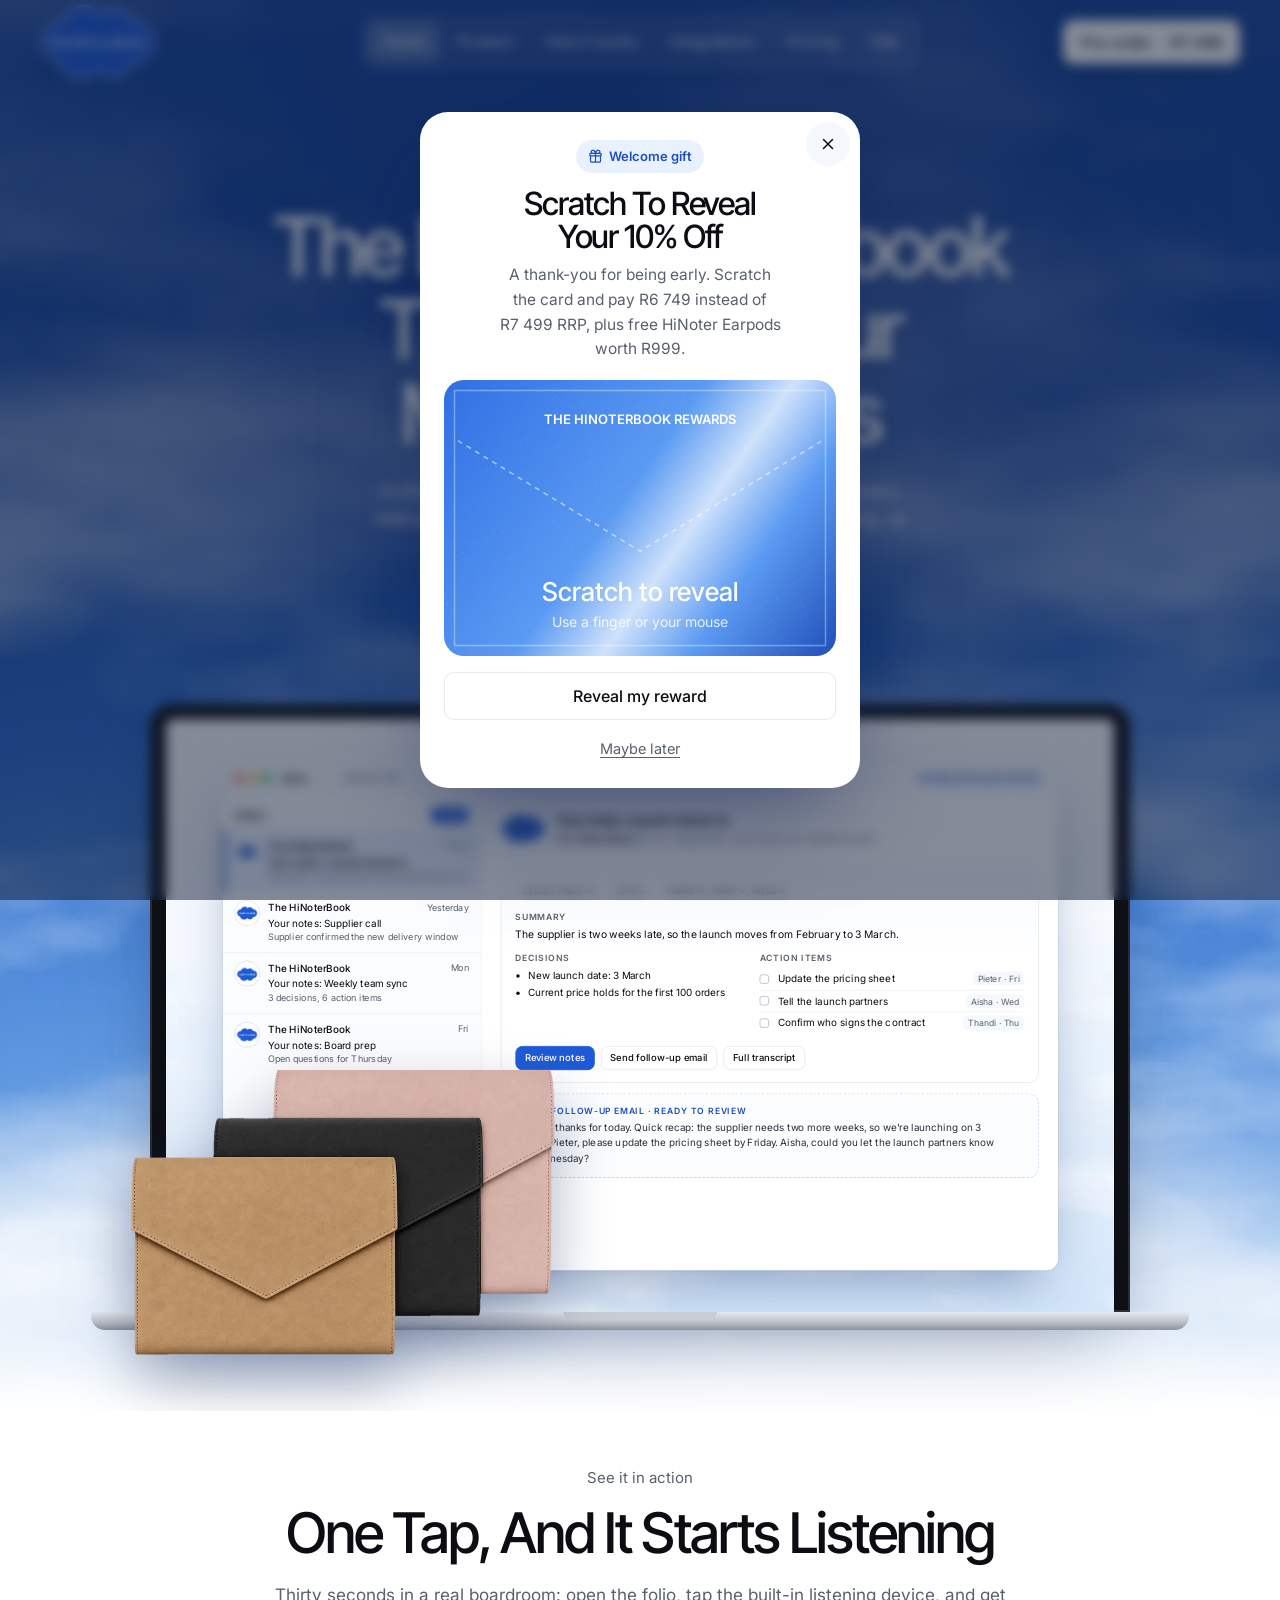
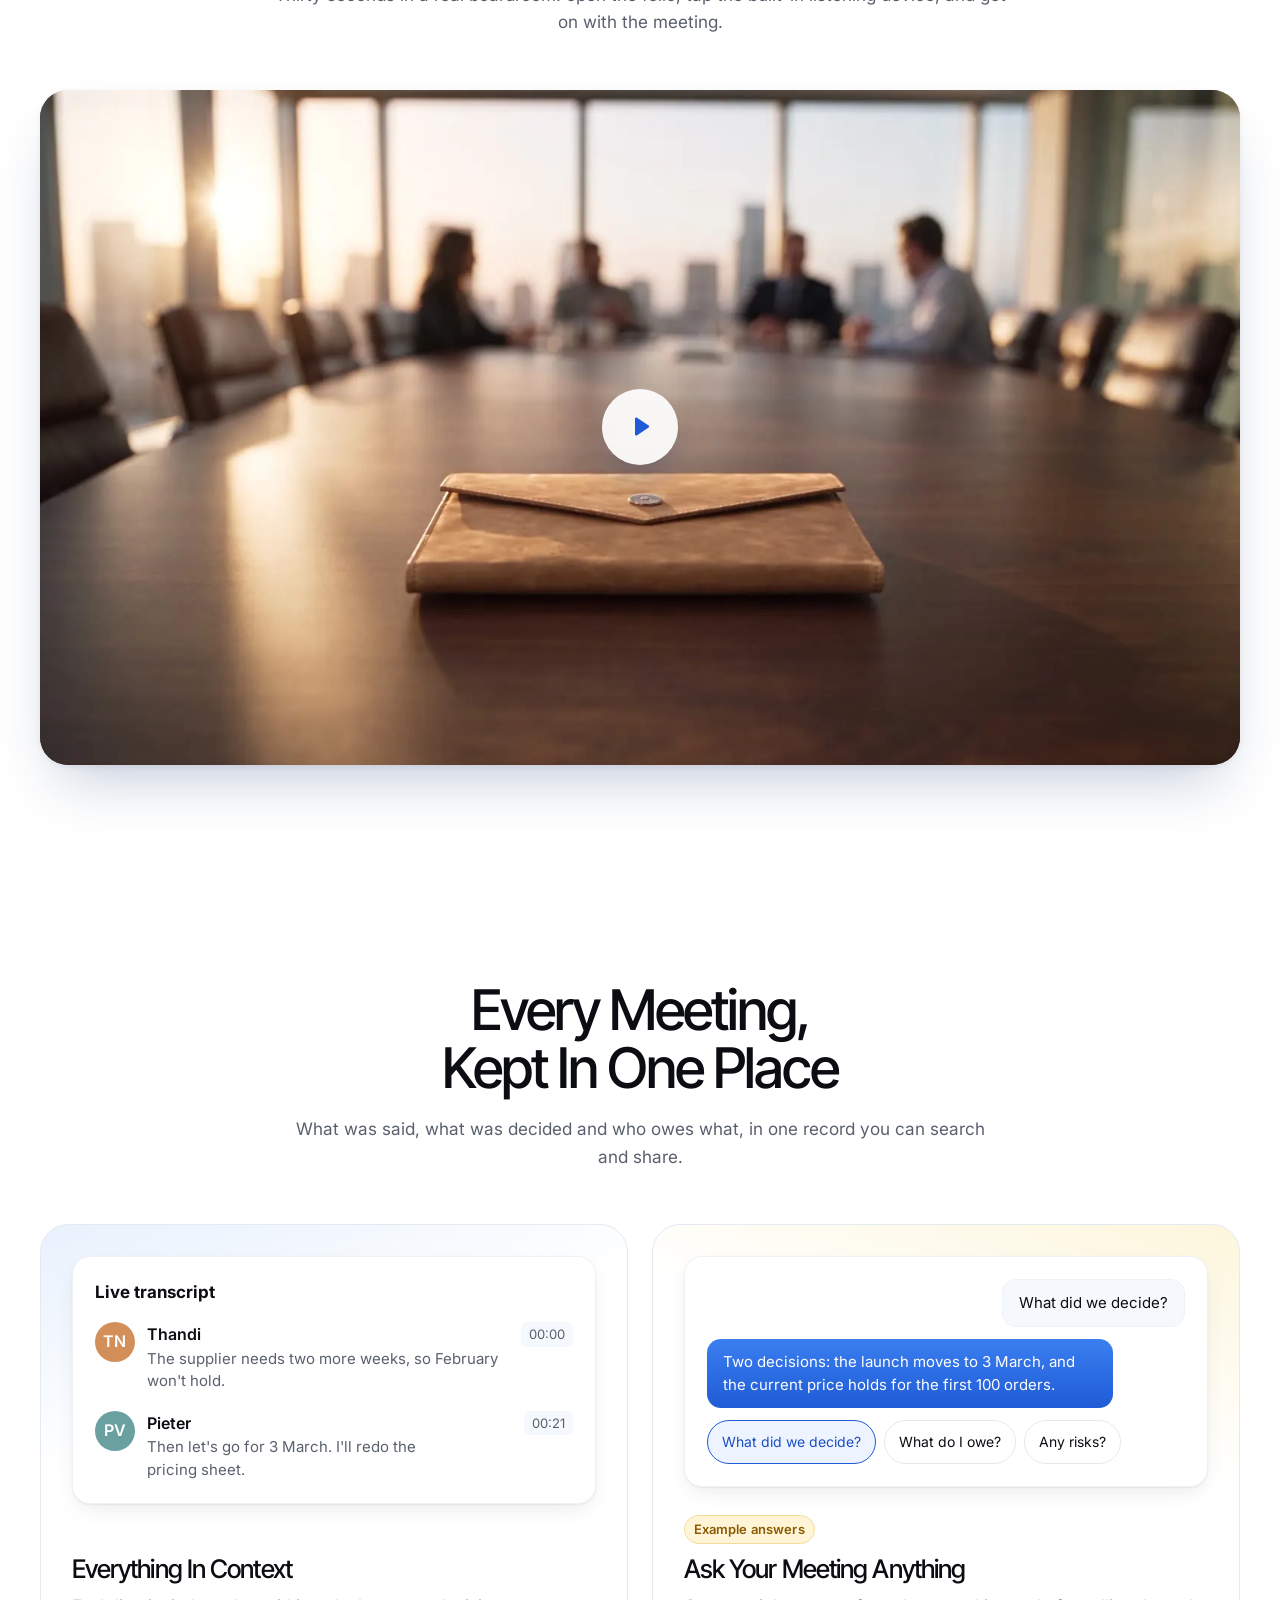
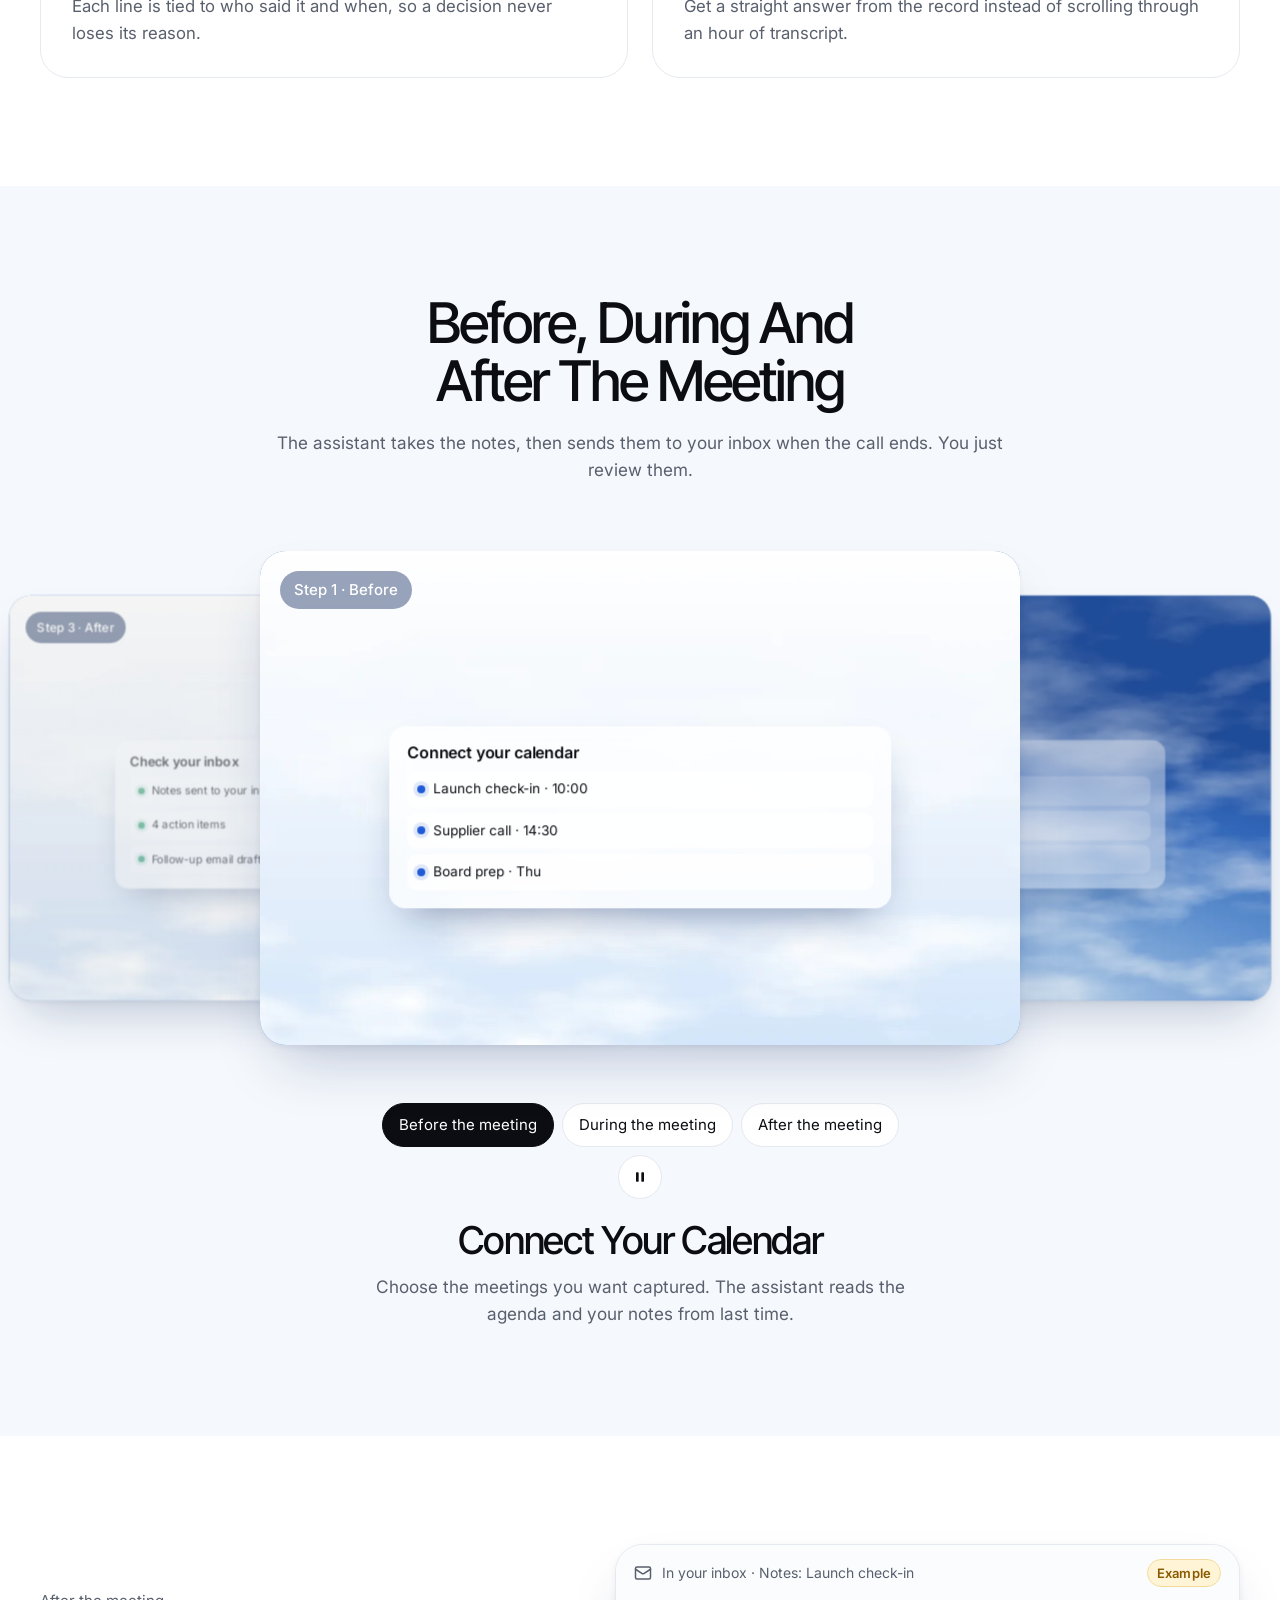
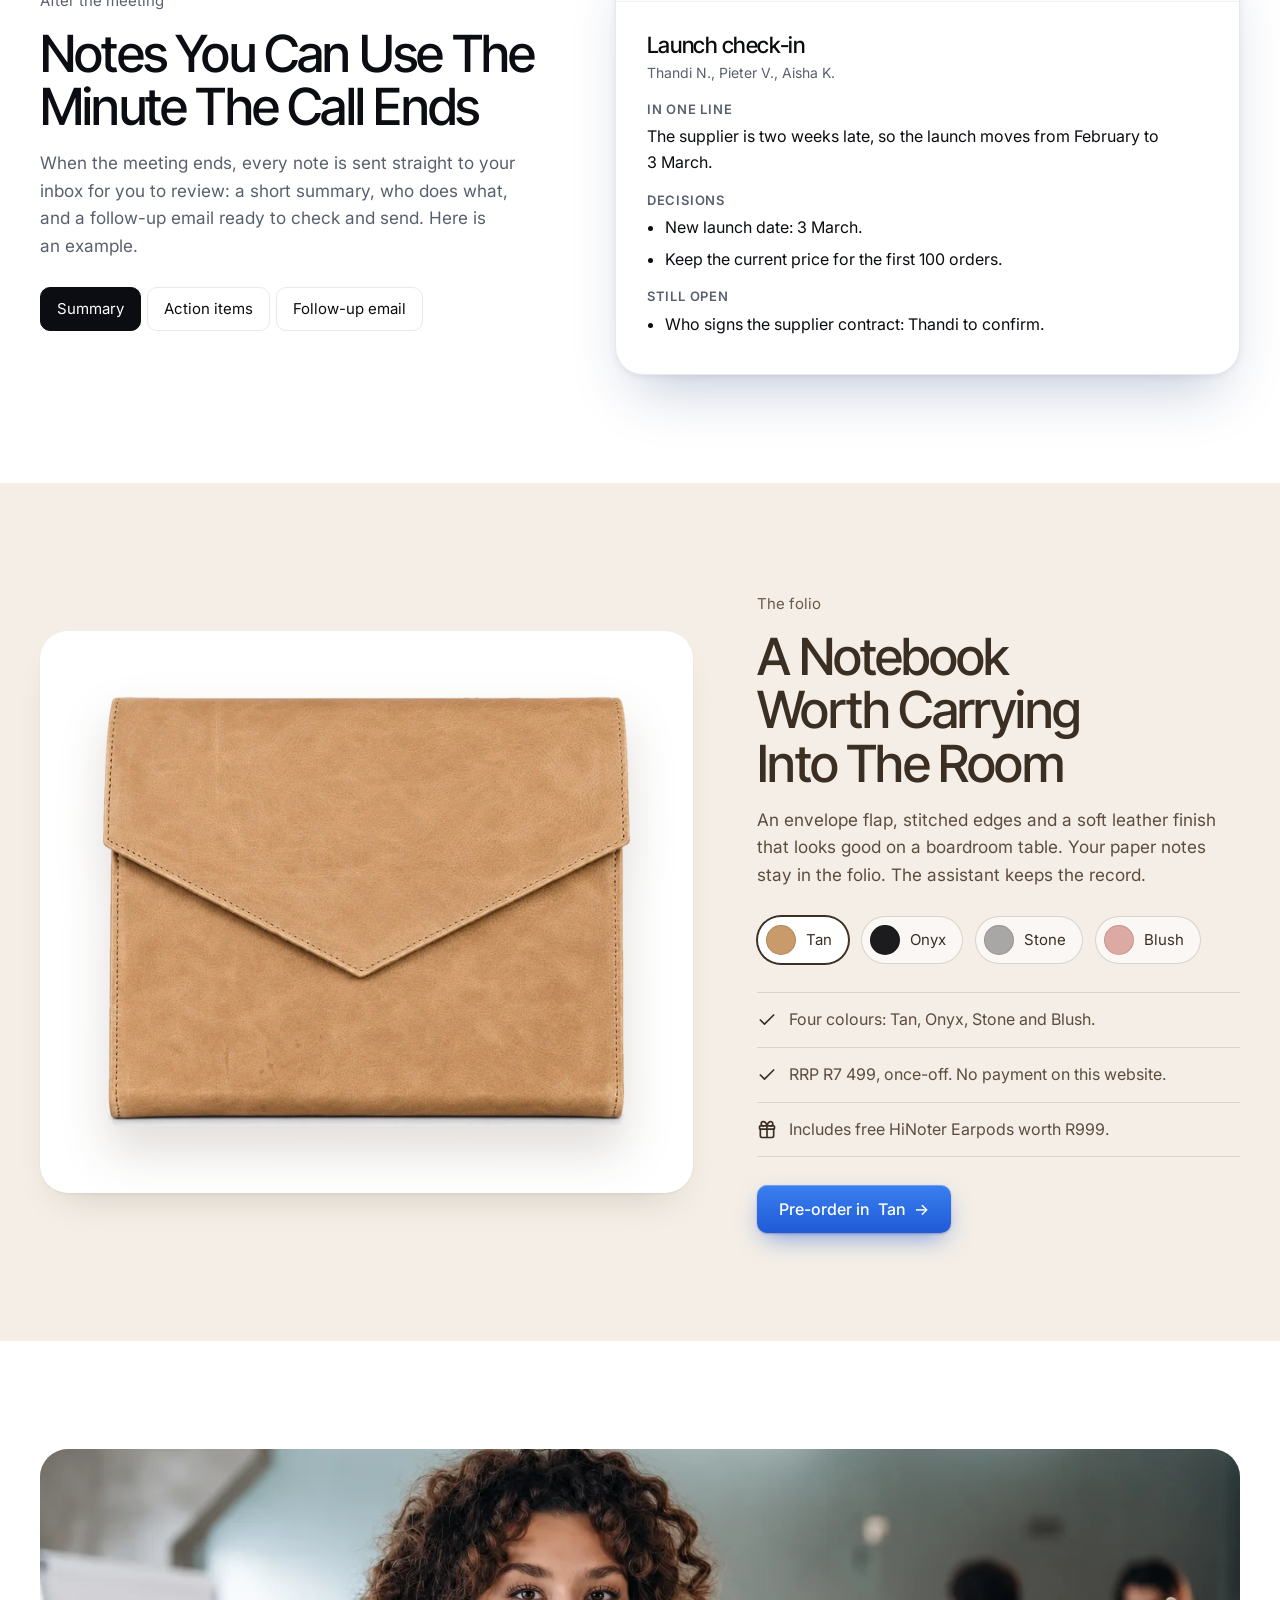
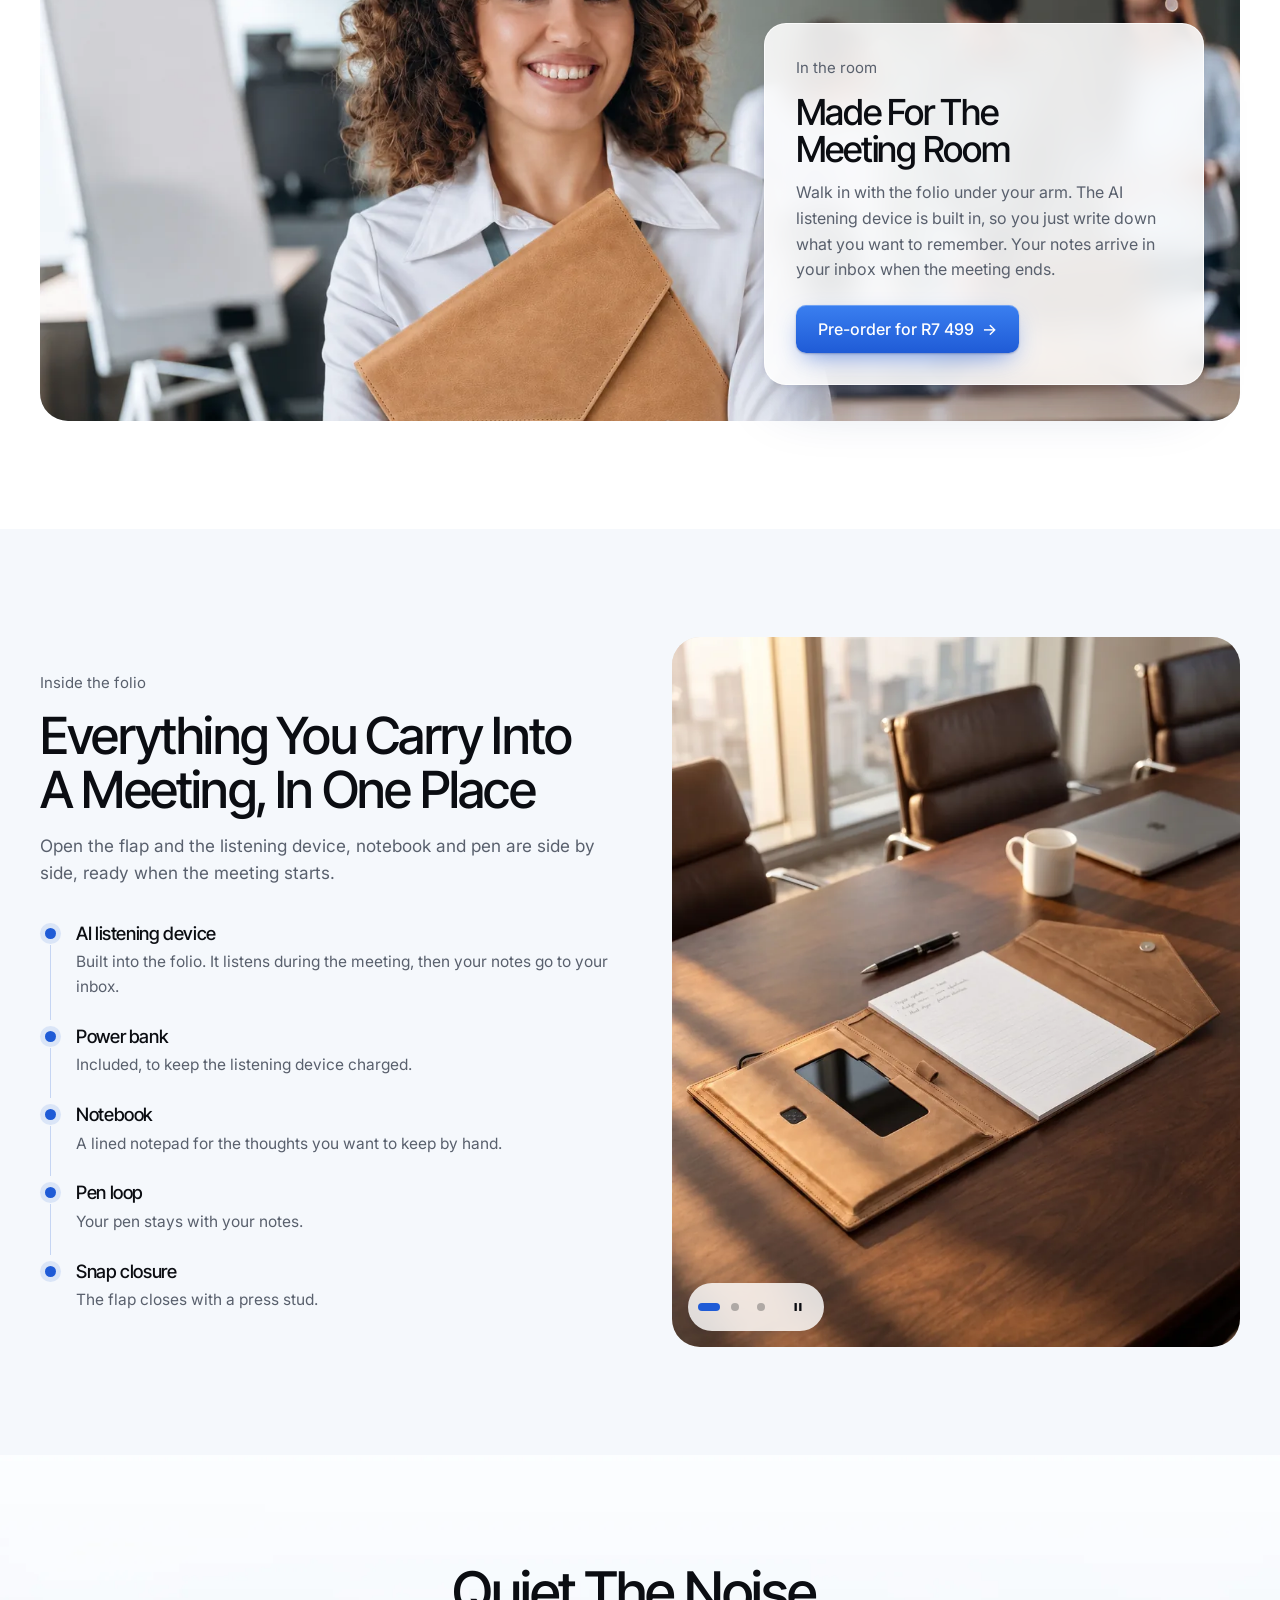
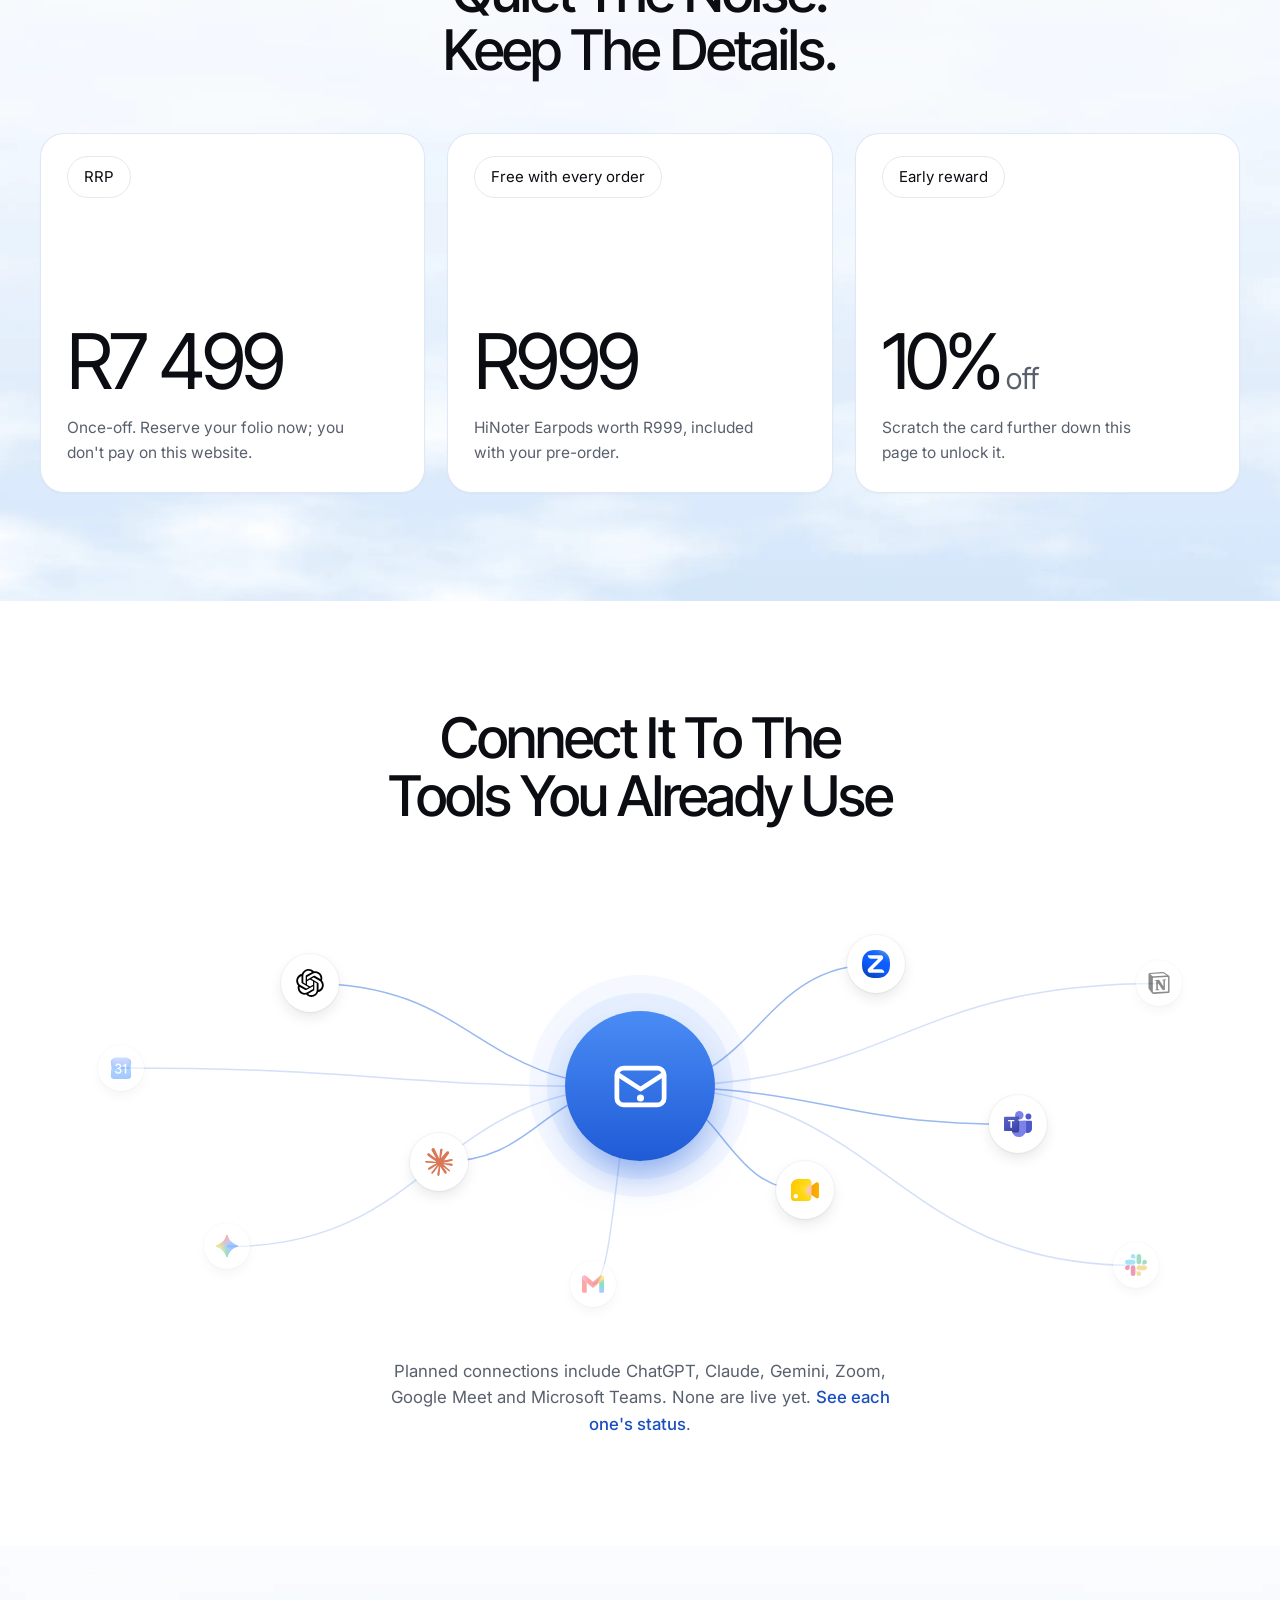
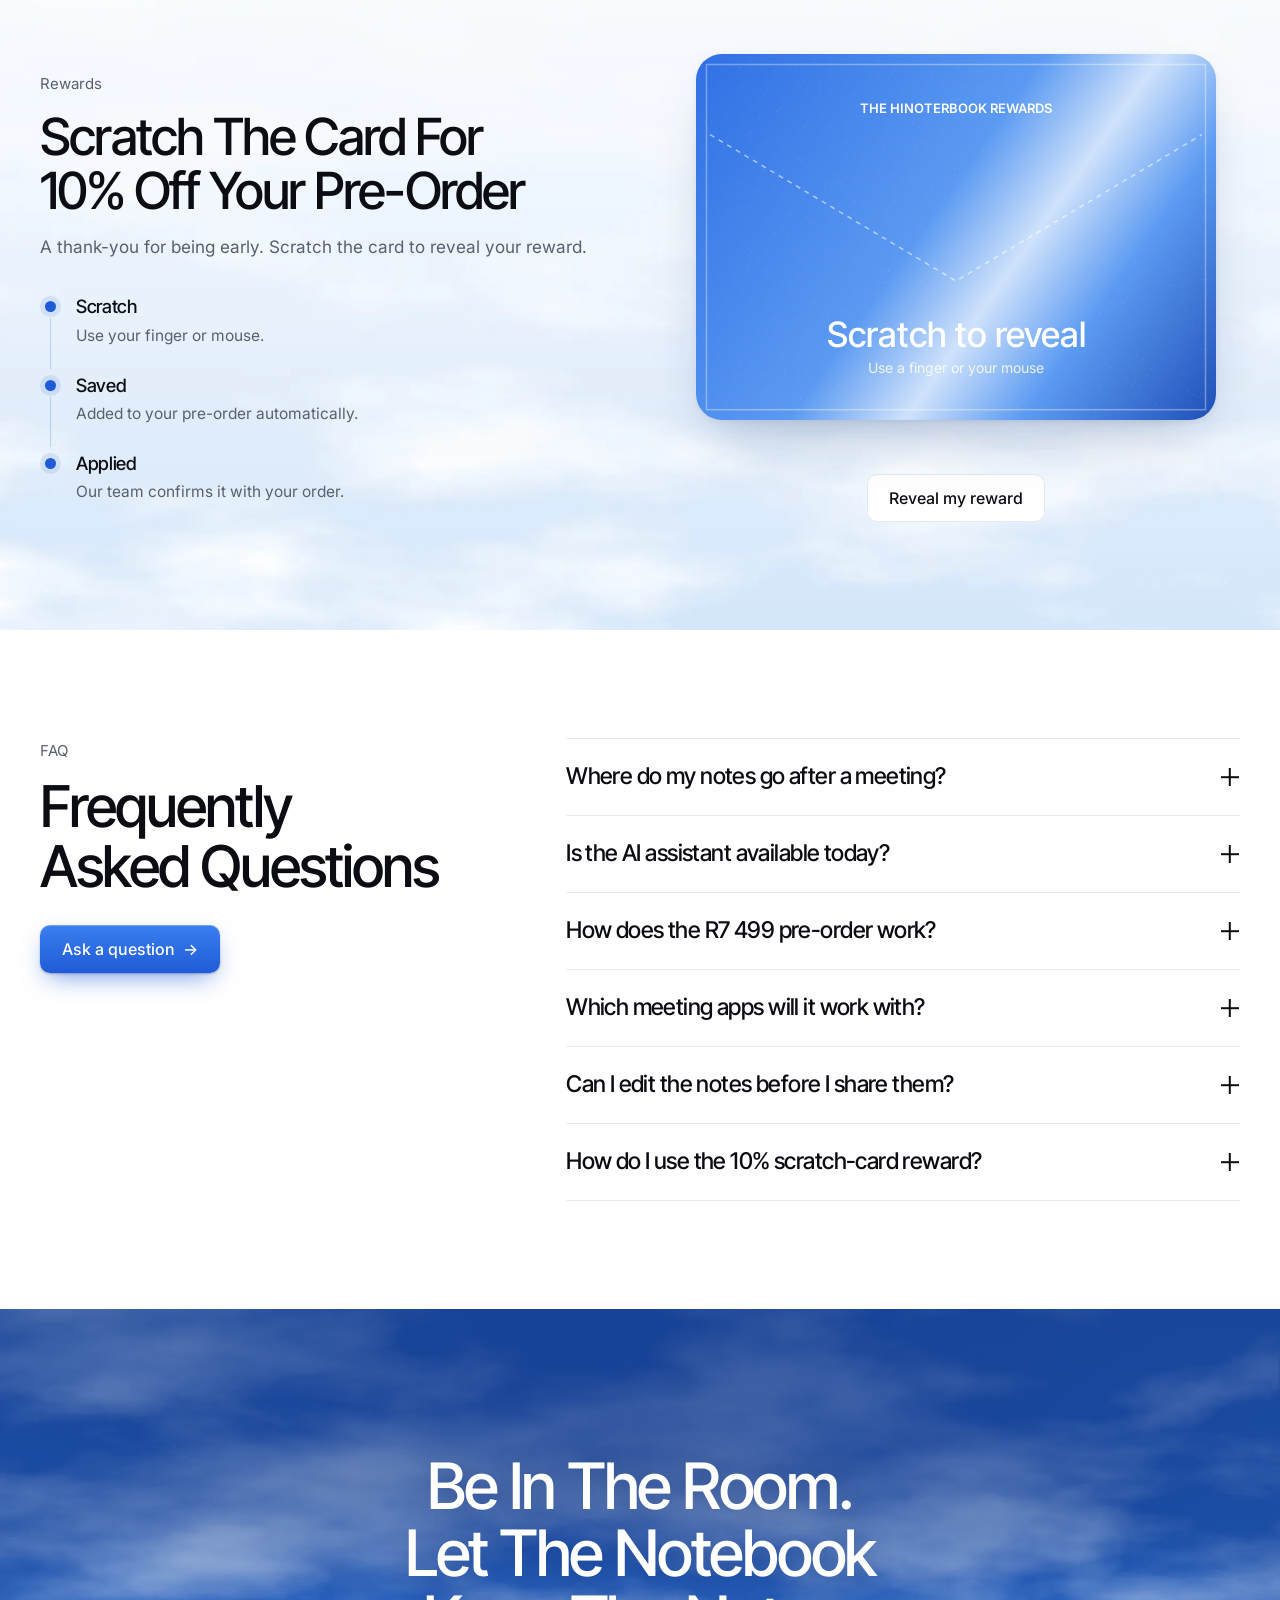
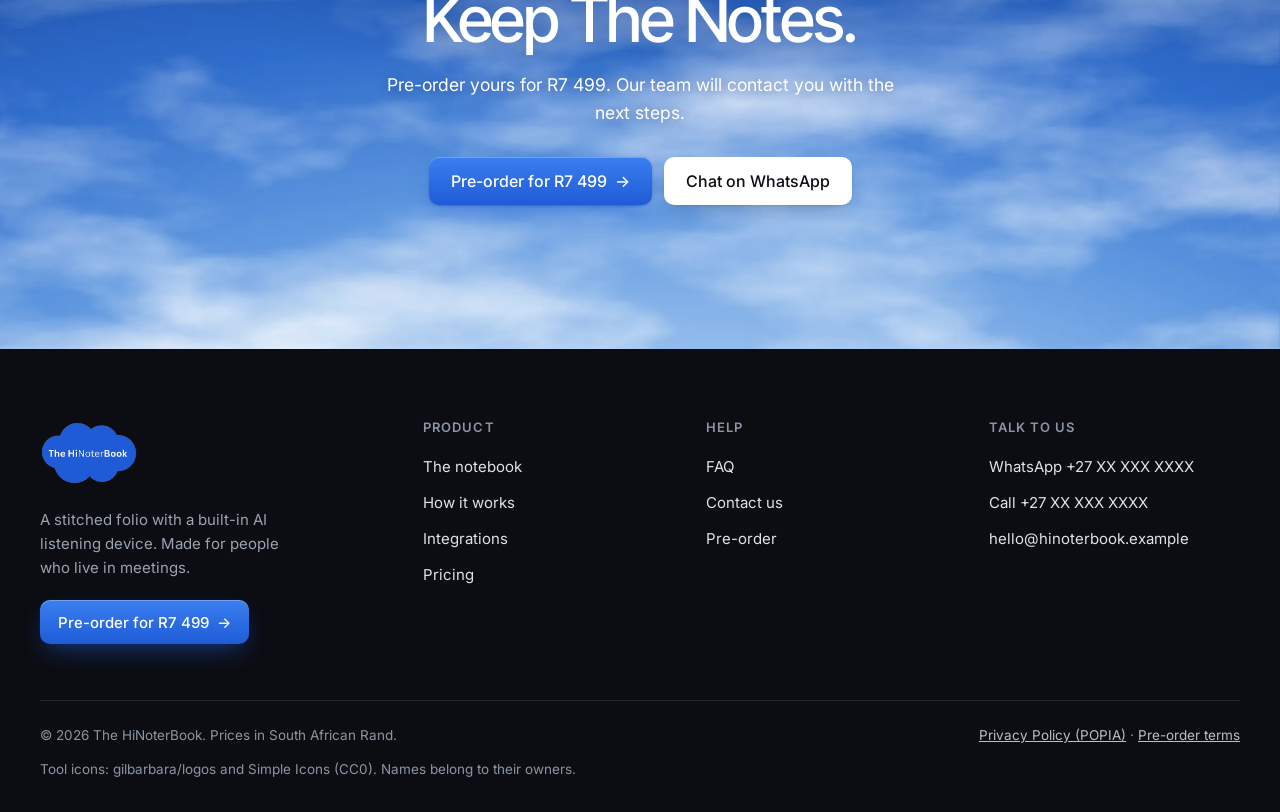
==== commit 0687efef: "Send pre-orders by email through Resend - api/pre-order.js (Vercel function, no packages): validates" ====
--- a/preview/index.html
+++ b/preview/index.html
@@ -23,7 +23,7 @@
 <link rel="preconnect" href="https://fonts.gstatic.com" crossorigin>
 <link rel="stylesheet" href="https://fonts.googleapis.com/css2?family=Inter:wght@400;500;600&family=Inter+Tight:wght@500;600&display=swap">
 <link rel="stylesheet" href="assets/css/site.css">
-<script>window.SITE={"brand": "The HiNoterBook", "price": "R7\u00a0499", "priceReward": "R6\u00a0749", "reward": "10%", "gift": "free HiNoter Earpods worth R999", "whatsapp": "27XXXXXXXXX", "email": "hello@hinoterbook.example"};</script>
+<script>window.SITE={"brand": "The HiNoterBook", "price": "R7\u00a0499", "priceReward": "R6\u00a0749", "reward": "10%", "gift": "free HiNoter Earpods worth R999", "whatsapp": "27XXXXXXXXX", "email": "hello@hinoterbook.example", "orderEmail": "info@survivalguide.co.za"};</script>
 <script>/* Always open a page at the top (unless the link points to a spot on the page) */
 try{if("scrollRestoration" in history)history.scrollRestoration="manual";}catch(e){}
 (function(){function top(){if(!location.hash){document.documentElement.style.scrollBehavior="auto";window.scrollTo(0,0);document.documentElement.style.scrollBehavior="";}}
--- a/preview/assets/css/site.css
+++ b/preview/assets/css/site.css
@@ -779,3 +779,17 @@
 .mdraft{margin-top:12px;border:1px dashed #c9d6ee;border-radius:12px;padding:12px 16px;background:#fbfdff}
 .mdraft h6{margin:0 0 4px;font-size:10px;letter-spacing:.08em;text-transform:uppercase;color:var(--blue-ink);font-weight:600;font-family:var(--font-body)}
 .mdraft p{margin:0;font-size:11.5px;color:var(--ink-2);line-height:1.55}
+
+/* Pre-order: automatic email confirmation vs manual fallback */
+.hp{position:absolute!important;left:-9999px;width:1px;height:1px;overflow:hidden}
+.success .ok-manual{display:none}
+.sent.manual .success .ok-manual{display:block}
+.sent.manual .success .form-foot.ok-manual{display:flex}
+.sent.manual .success .ok-auto{display:none}
+.ok-ref{margin-top:8px!important;font-size:15px}
+.btn[aria-busy="true"]{opacity:.75;pointer-events:none}
+.btn[aria-busy="true"] .arr{display:none}
+.btn[aria-busy="true"]::after{content:"";width:16px;height:16px;border-radius:50%;border:2px solid rgba(255,255,255,.45);border-top-color:#fff;animation:spin .7s linear infinite}
+@keyframes spin{to{transform:rotate(360deg)}}
+.form-error{display:none;margin-top:14px;padding:12px 14px;border-radius:12px;background:#fdecea;color:#8a1c12;font-size:15px}
+.form-error.show{display:block}
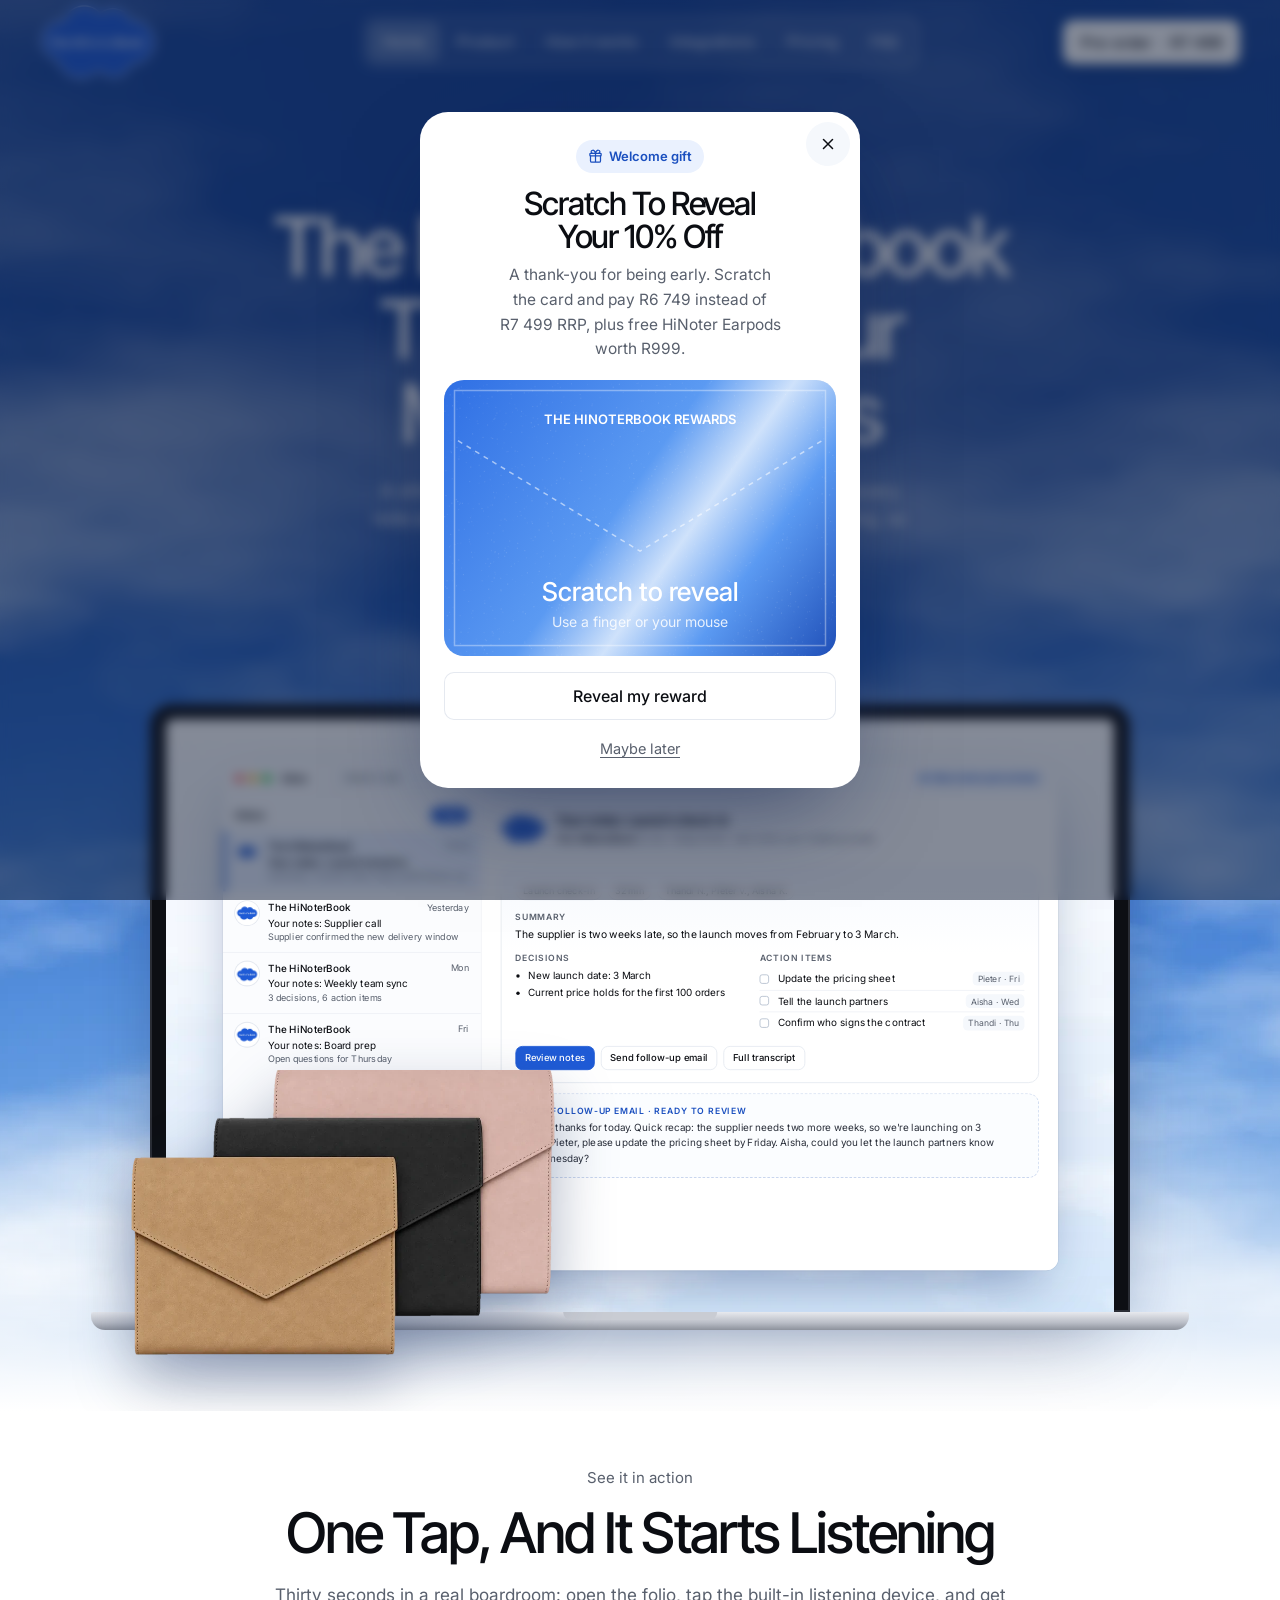
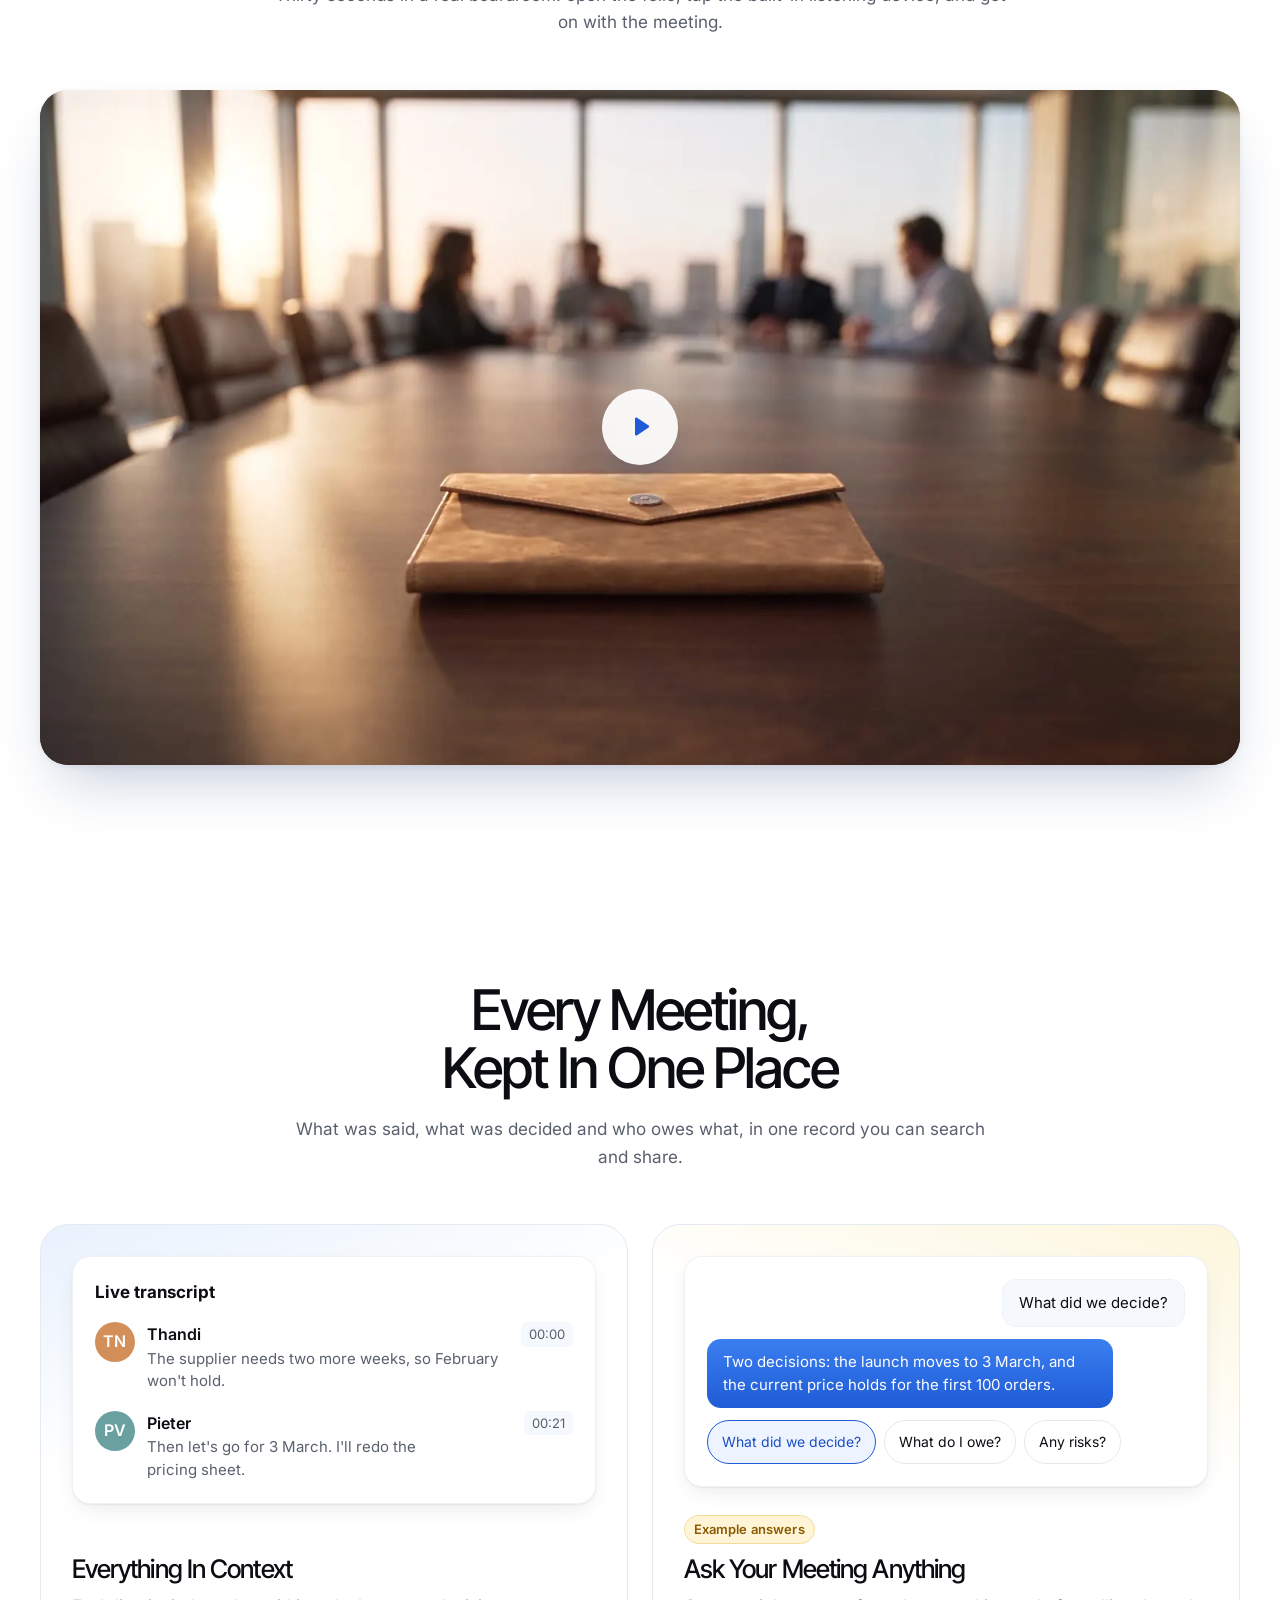
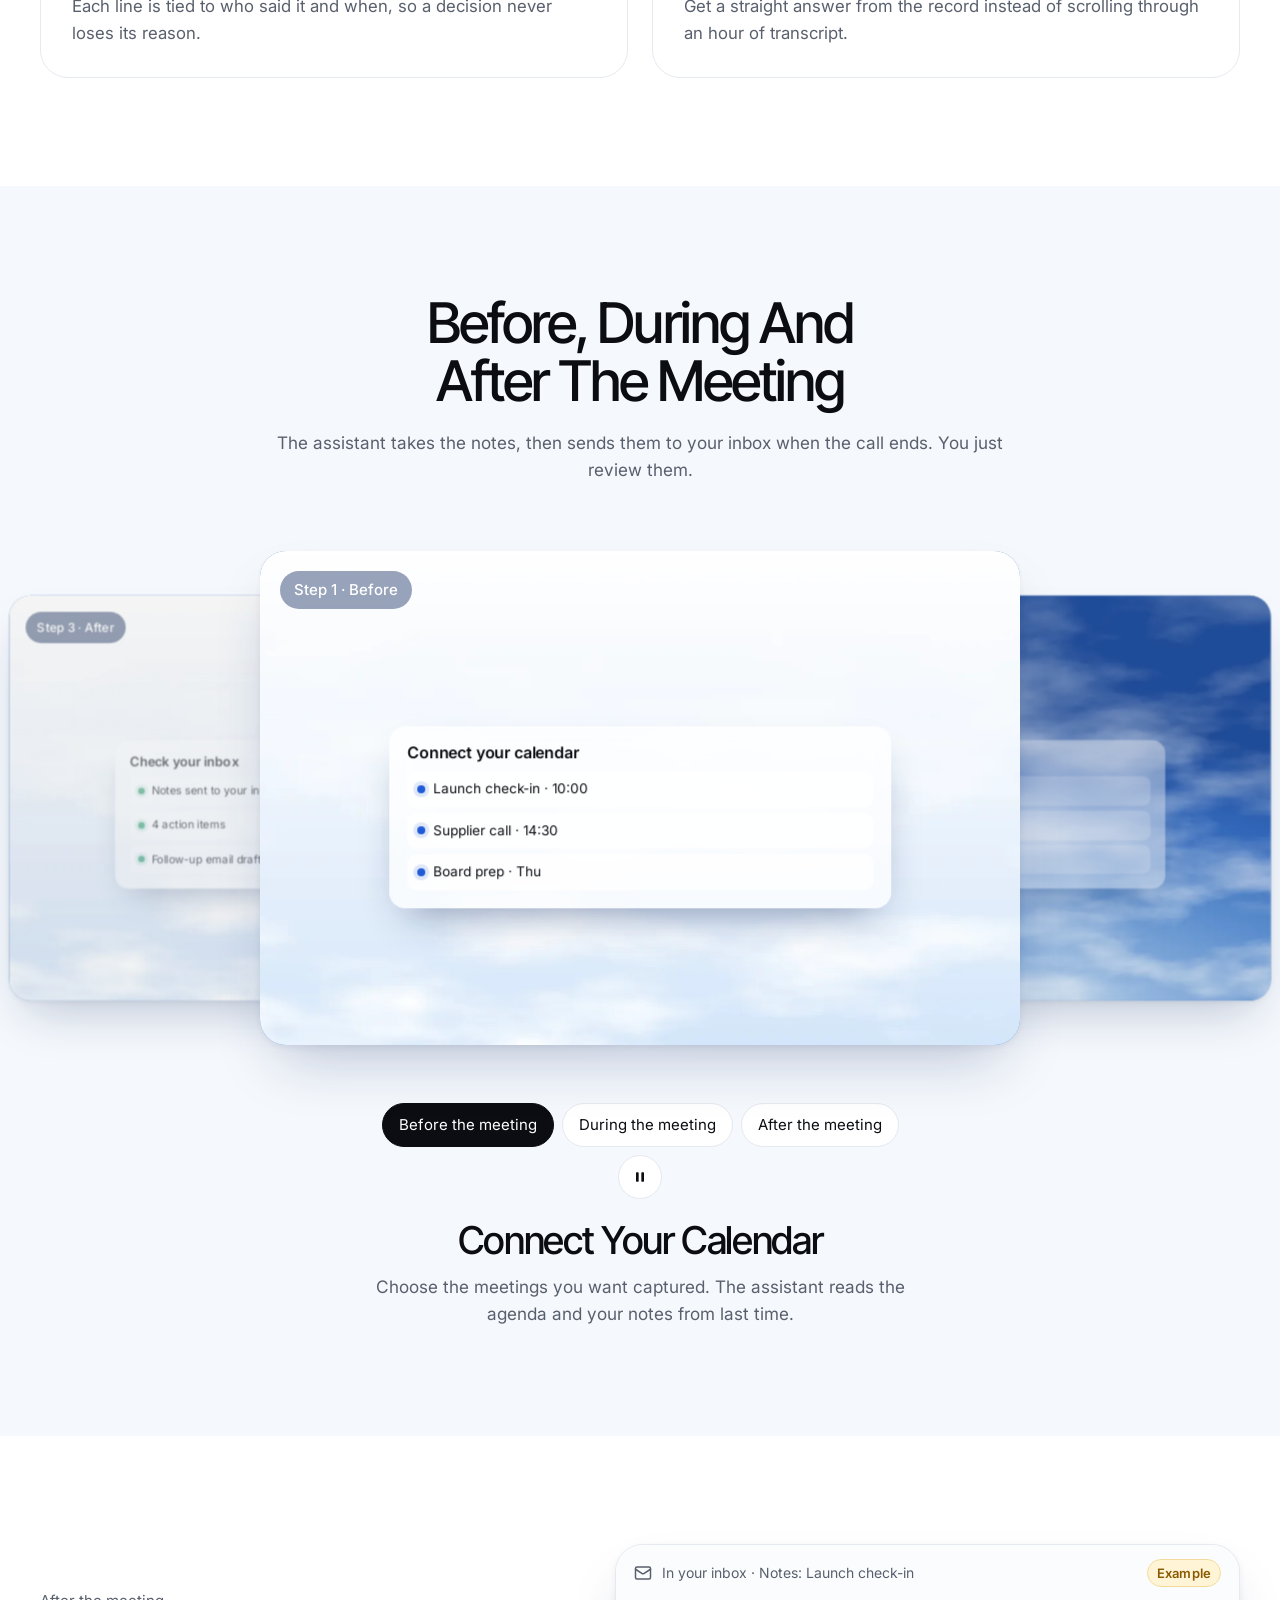
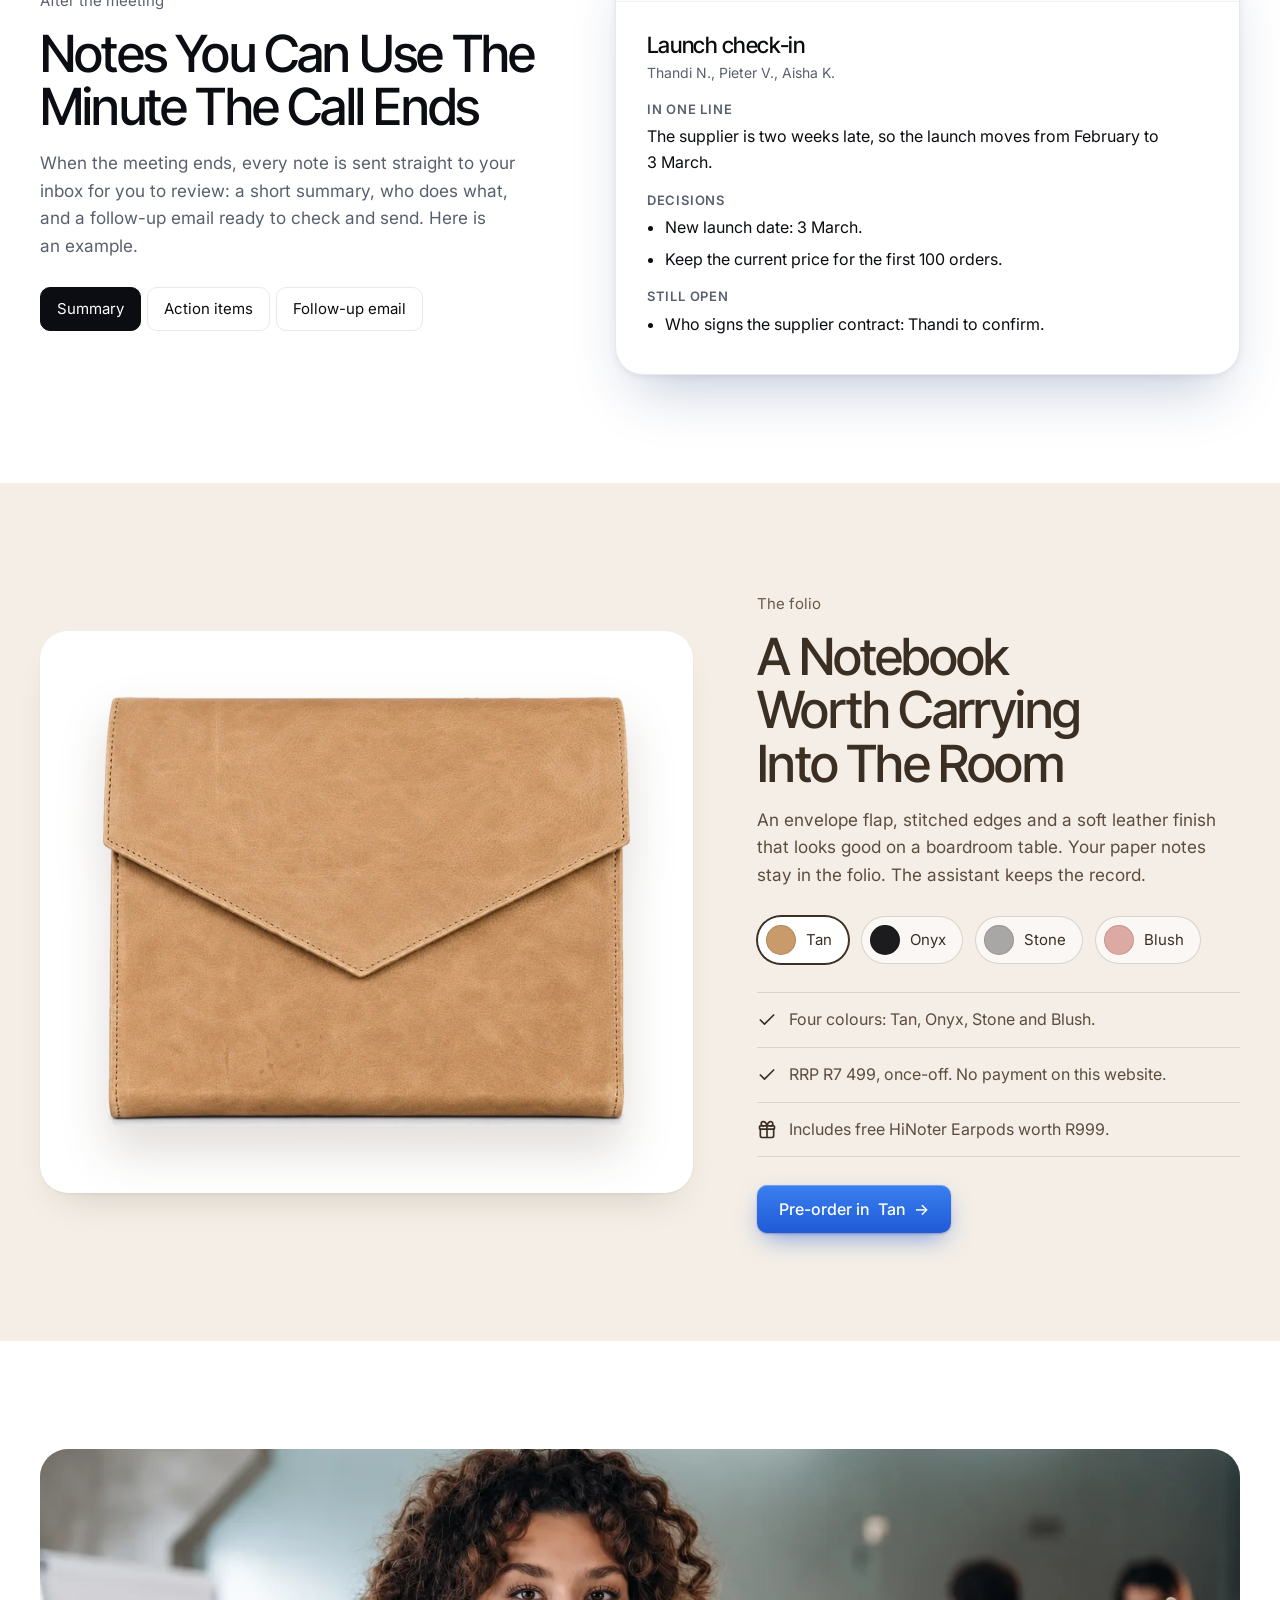
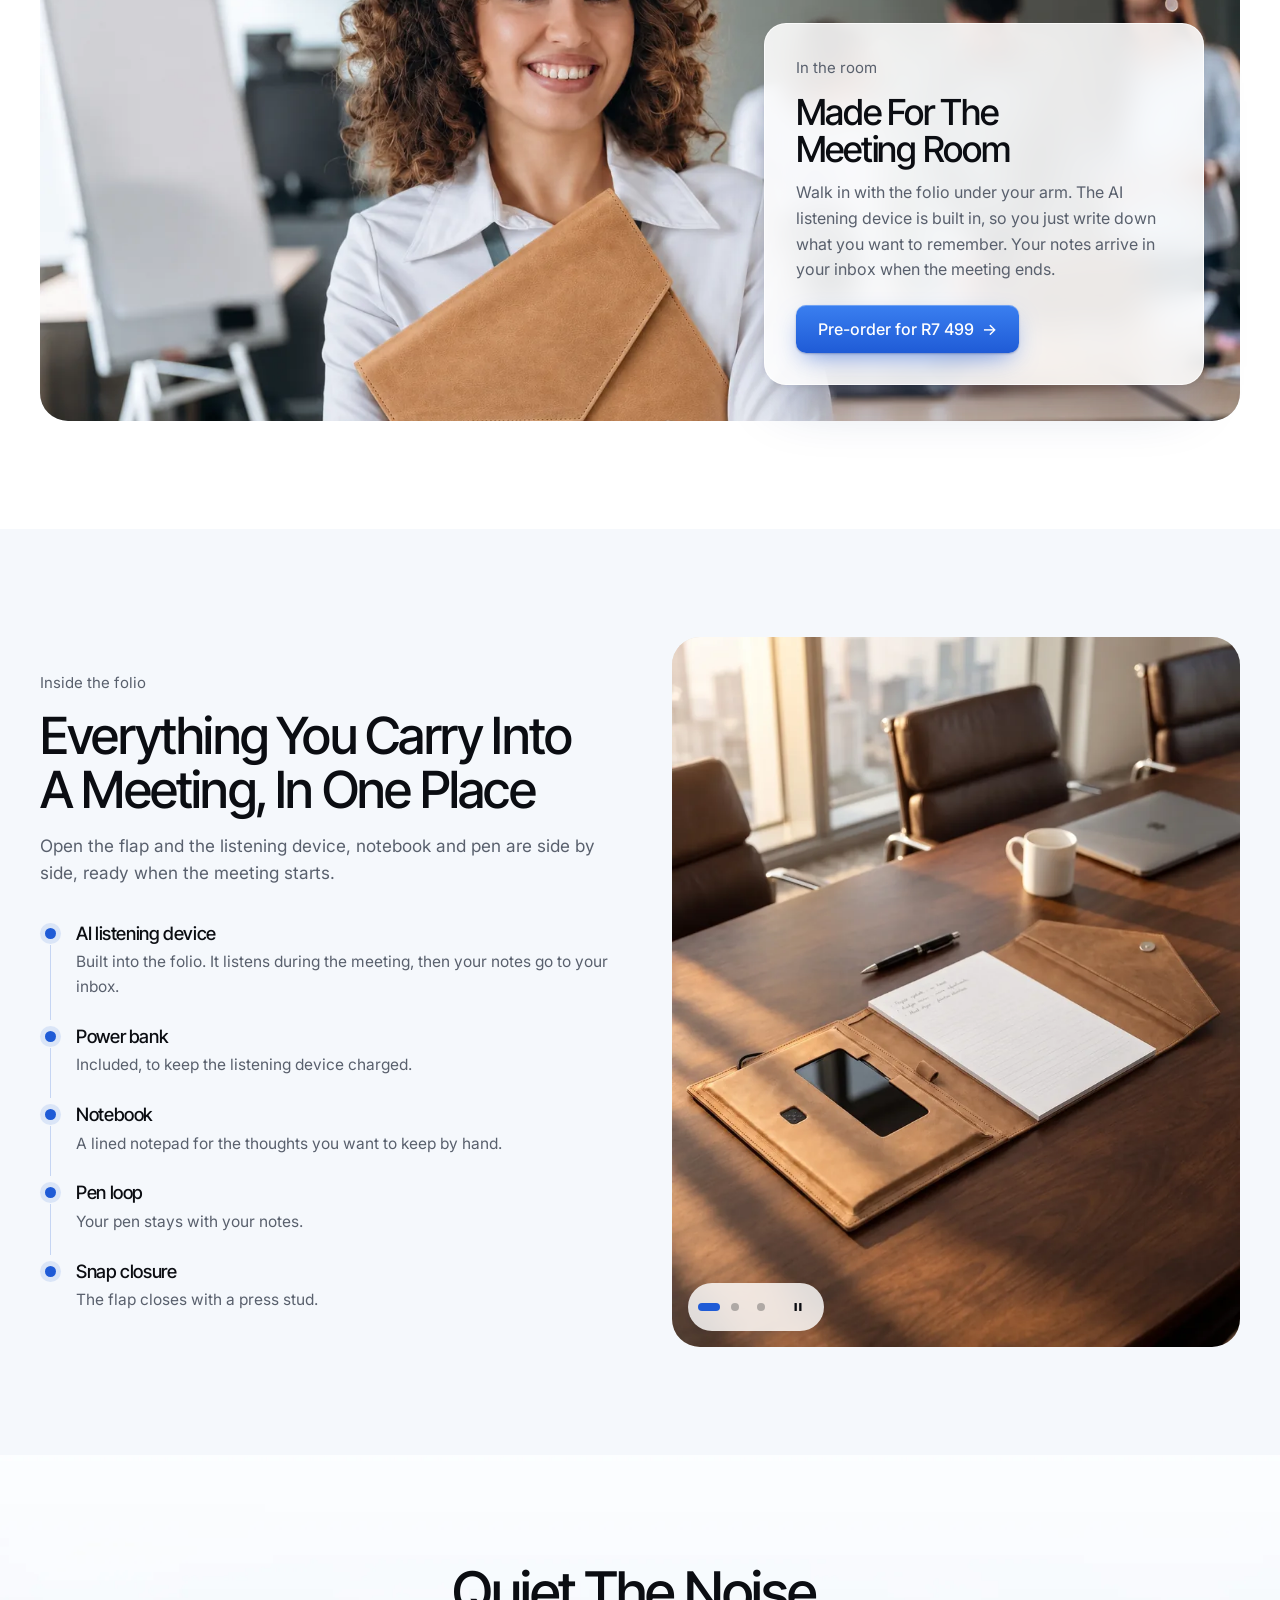
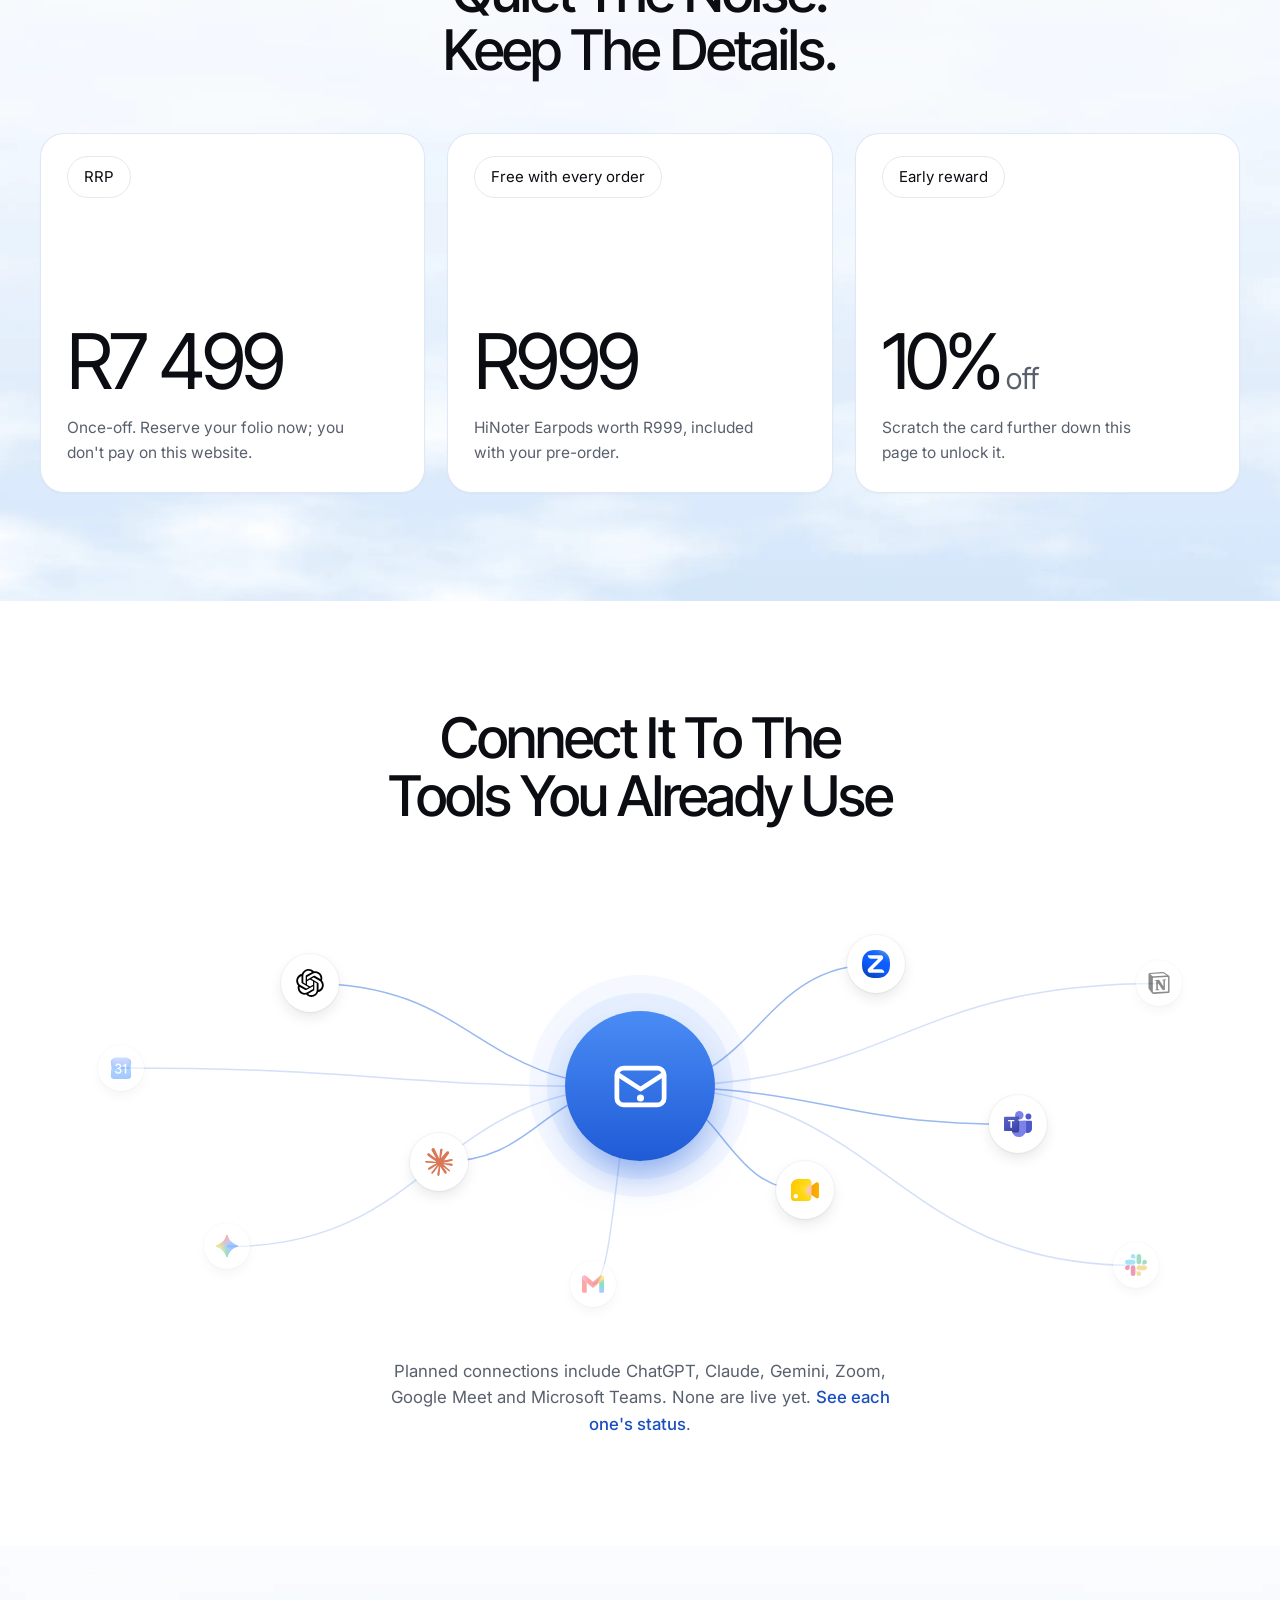
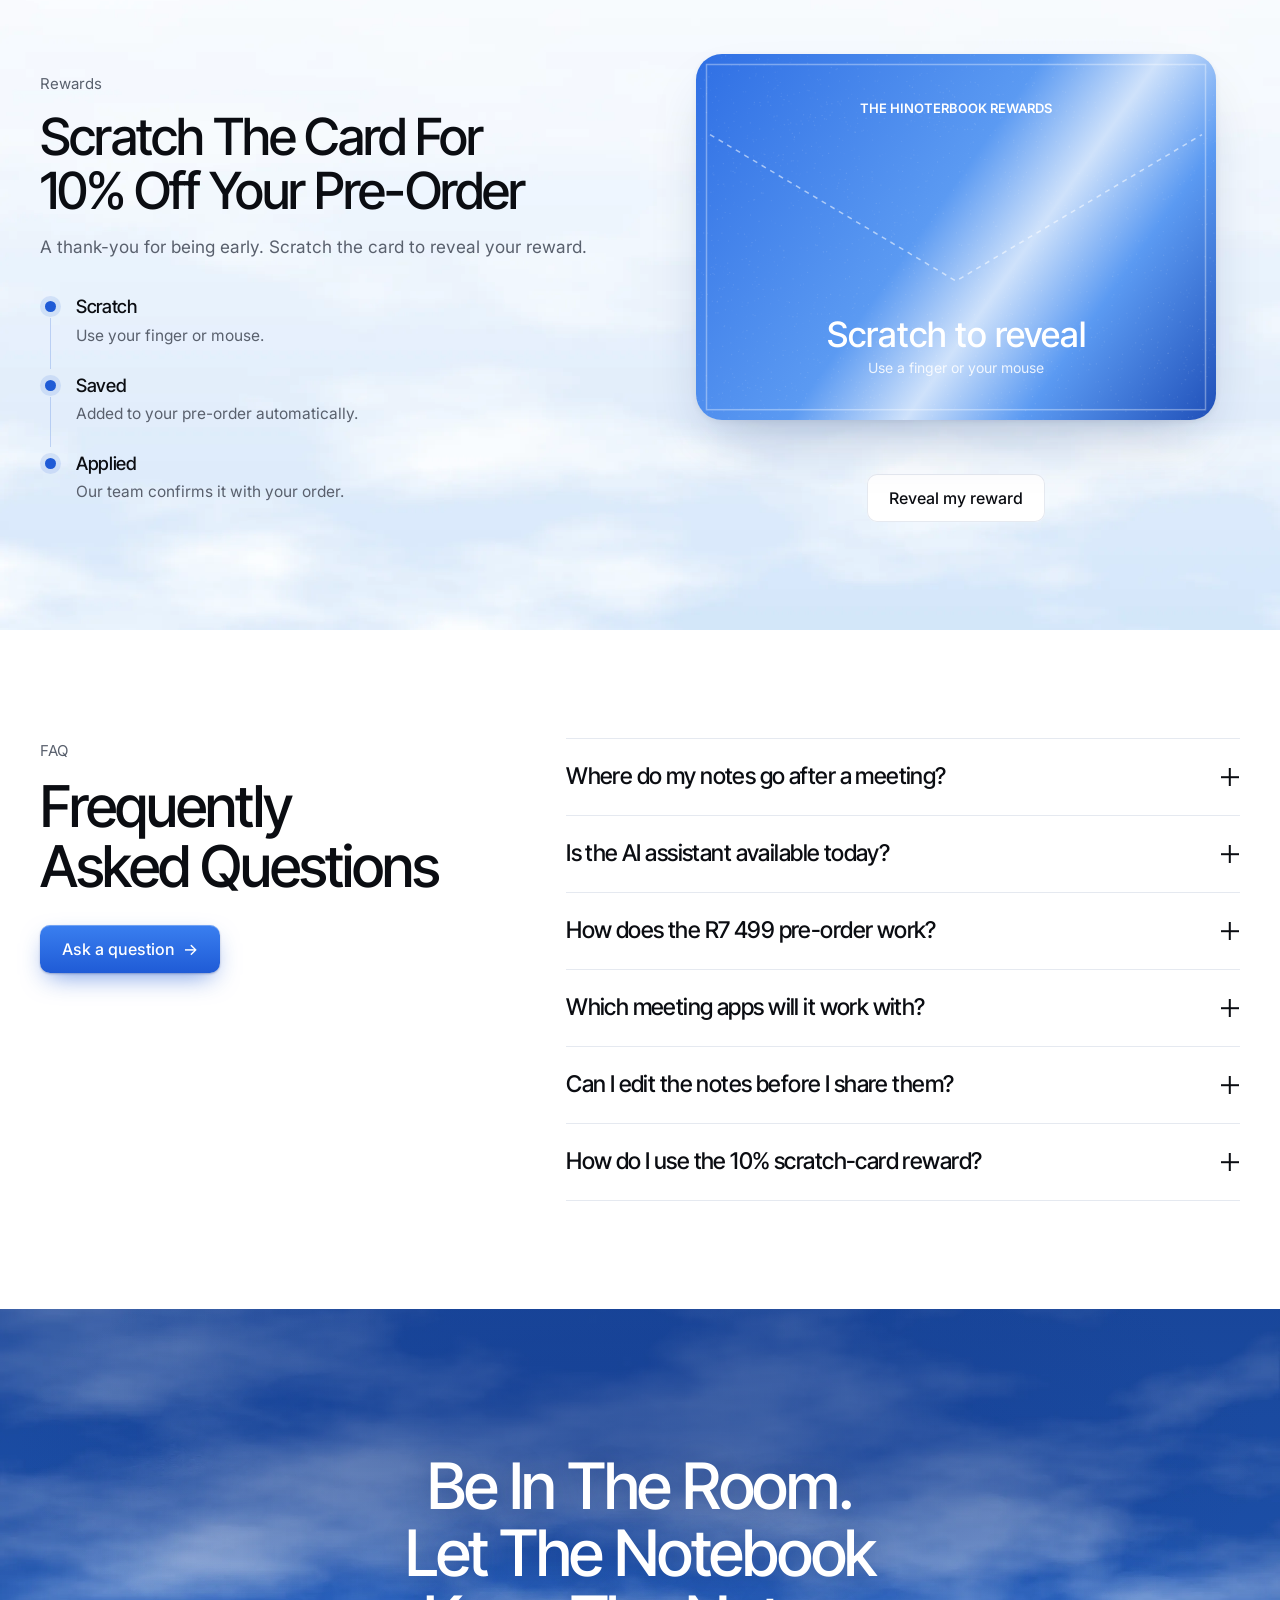
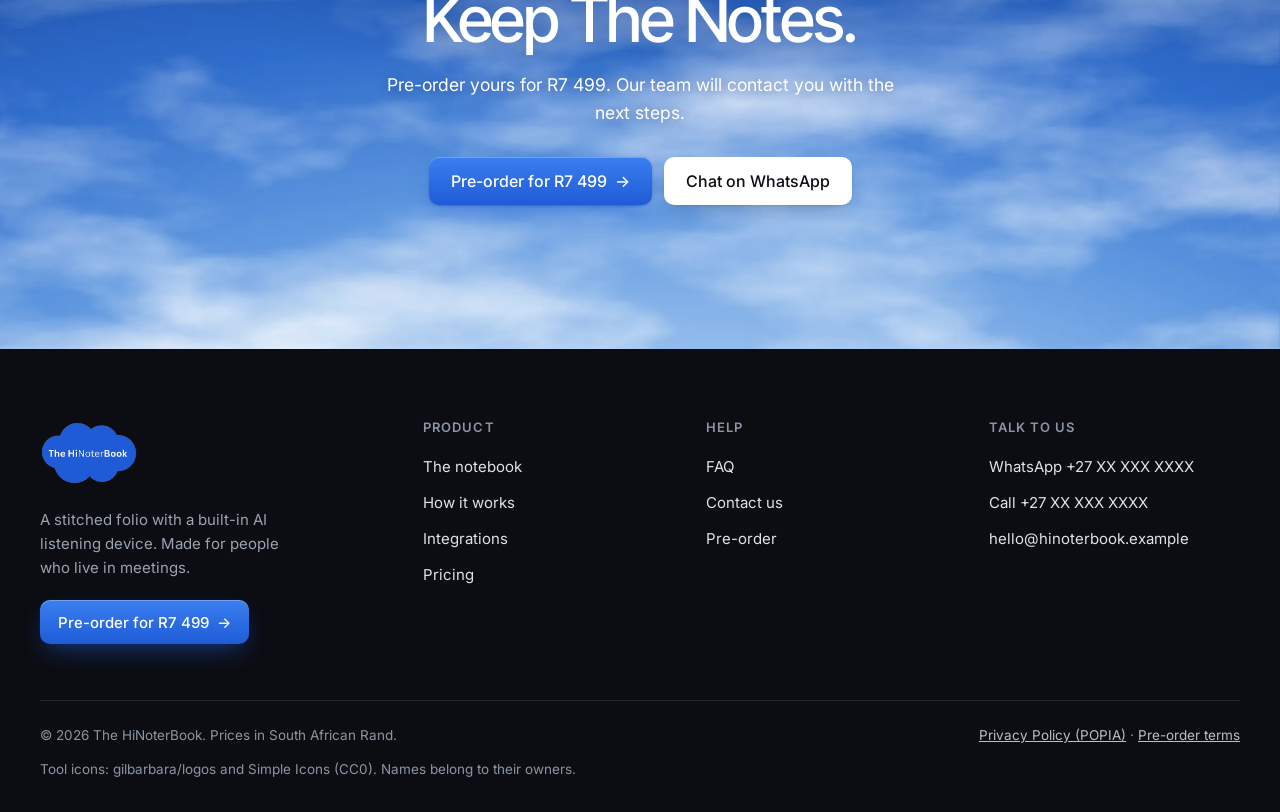
==== commit 67a4db68: "Full-HD video that plays with sound when tapped - One 1920x1080 H.264 file made from the original at" ====
--- a/preview/index.html
+++ b/preview/index.html
@@ -92,16 +92,15 @@
 <section class="section film-sec"><div class="wrap">
   <div class="s-head"><span class="eyebrow">See it in action</span><h2>One tap, and it starts listening</h2><p>Thirty seconds in a real boardroom: open the folio, tap the built-in listening device, and get on with the meeting.</p></div>
   <div class="film" data-film>
-    <video muted loop playsinline preload="none" poster="assets/img/film-poster-1600.webp?v=2" aria-label="Video: the tan HiNoterBook folio on a boardroom table. A finger taps the built-in listening device, its screen shows The HiNoterBook and a sound wave, with the caption Your notebook starts listening, then someone writes notes on the notepad.">
-      <source src="assets/video/folio-film-960.mp4?v=2" type="video/mp4" media="(max-width: 760px)">
-      <source src="assets/video/folio-film-1600.mp4?v=2" type="video/mp4">
+    <video loop playsinline webkit-playsinline preload="none" poster="assets/img/film-poster-1600.webp?v=2" aria-label="Video: the tan HiNoterBook folio on a boardroom table. A finger taps the built-in listening device, its screen shows The HiNoterBook and a sound wave, with the caption Your notebook starts listening, then someone writes notes on the notepad.">
+      <source src="assets/video/folio-film-1080.mp4?v=3" type="video/mp4">
     </video>
     <div class="film-ctrl">
       <button class="film-btn" type="button" data-film-play aria-label="Pause video" aria-pressed="false">
         <svg class="i-pause" viewBox="0 0 24 24" aria-hidden="true"><rect x="6" y="5" width="4" height="14" rx="1"/><rect x="14" y="5" width="4" height="14" rx="1"/></svg>
         <svg class="i-play" viewBox="0 0 24 24" aria-hidden="true"><path d="M9 6.2v11.6c0 .8.9 1.3 1.6.8l8.6-5.8c.6-.4.6-1.2 0-1.6l-8.6-5.8C9.9 4.9 9 5.4 9 6.2z"/></svg>
       </button>
-      <button class="film-btn" type="button" data-film-sound aria-label="Turn sound on" aria-pressed="false">
+      <button class="film-btn" type="button" data-film-sound aria-label="Turn sound off" aria-pressed="true">
         <svg class="i-off" viewBox="0 0 24 24" aria-hidden="true" fill="none" stroke="currentColor" stroke-width="2" stroke-linecap="round" stroke-linejoin="round"><path d="M11 5 6 9H3v6h3l5 4V5z"/><path d="m22 9-6 6M16 9l6 6"/></svg>
         <svg class="i-on" viewBox="0 0 24 24" aria-hidden="true" fill="none" stroke="currentColor" stroke-width="2" stroke-linecap="round" stroke-linejoin="round"><path d="M11 5 6 9H3v6h3l5 4V5z"/><path d="M15.5 8.5a5 5 0 0 1 0 7M18.5 5.5a9 9 0 0 1 0 13"/></svg>
       </button>
--- a/preview/assets/css/site.css
+++ b/preview/assets/css/site.css
@@ -793,3 +793,4 @@
 @keyframes spin{to{transform:rotate(360deg)}}
 .form-error{display:none;margin-top:14px;padding:12px 14px;border-radius:12px;background:#fdecea;color:#8a1c12;font-size:15px}
 .form-error.show{display:block}
+.film video{cursor:pointer}
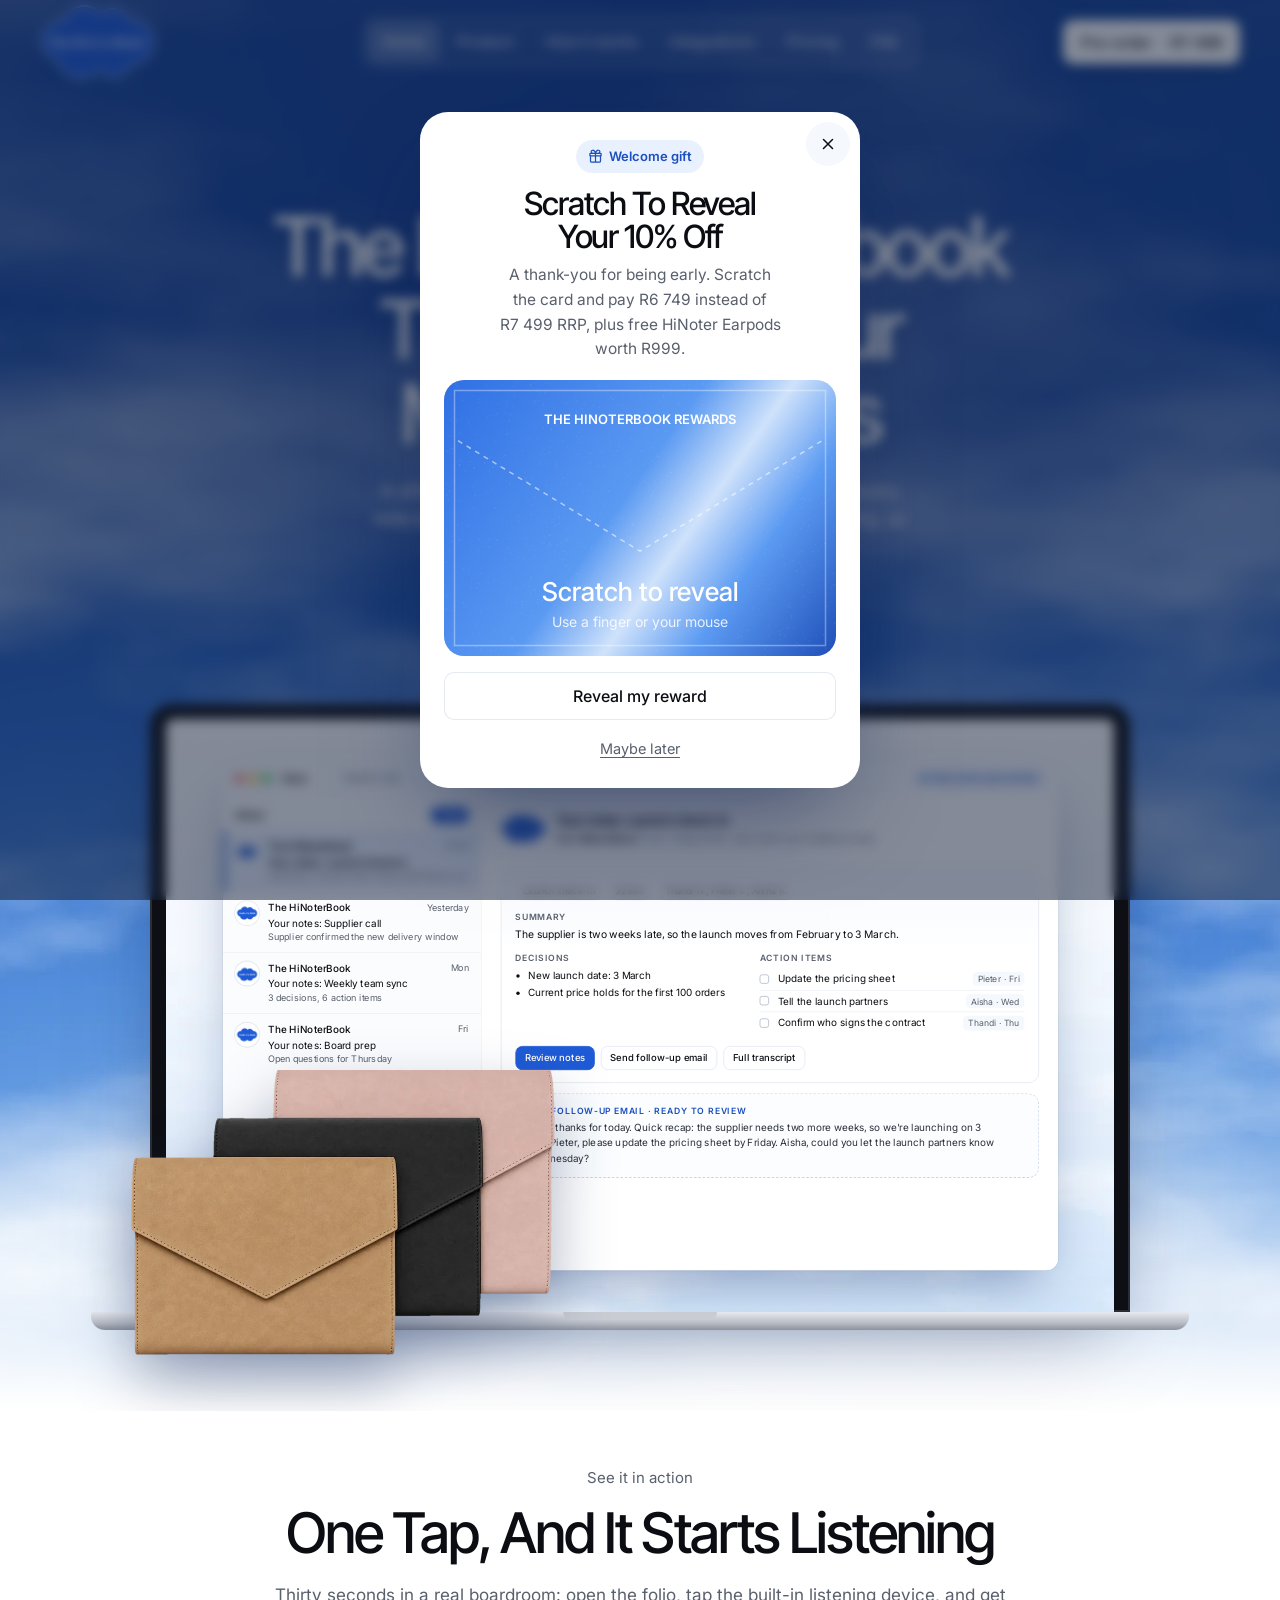
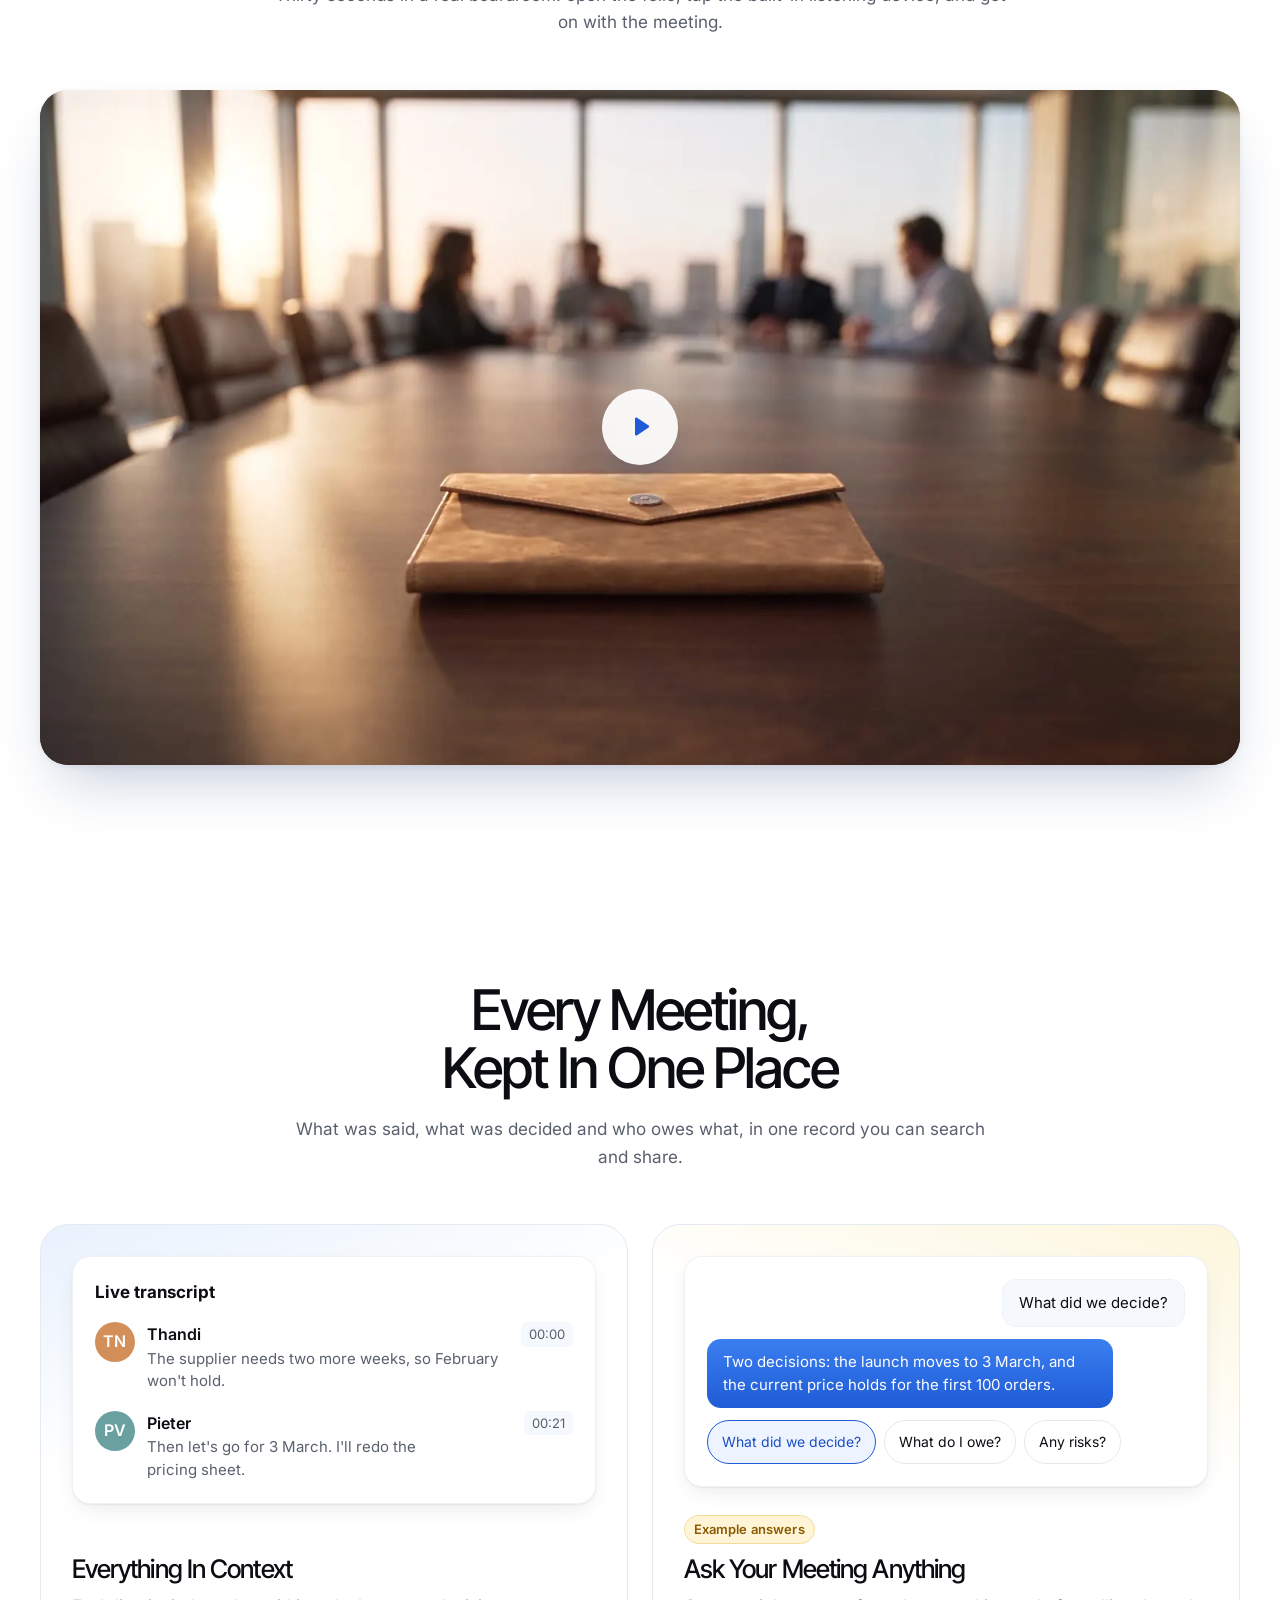
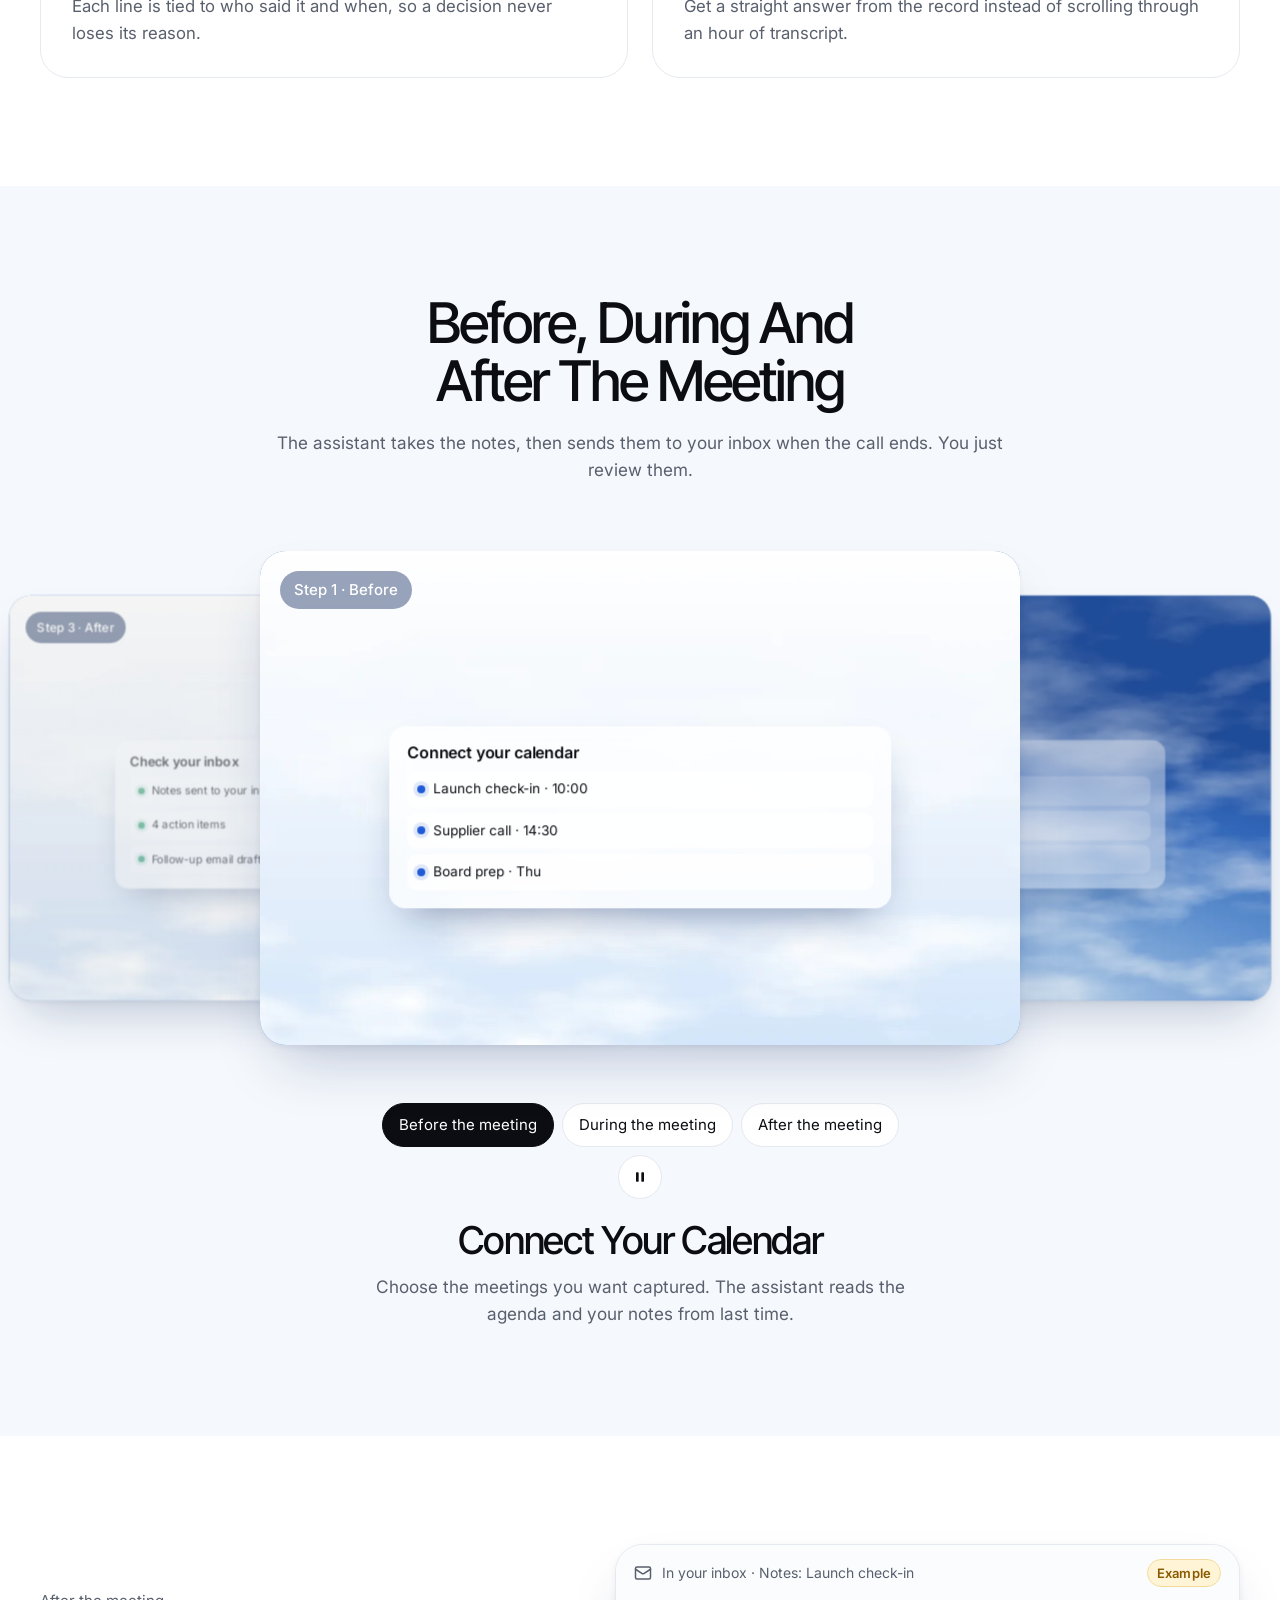
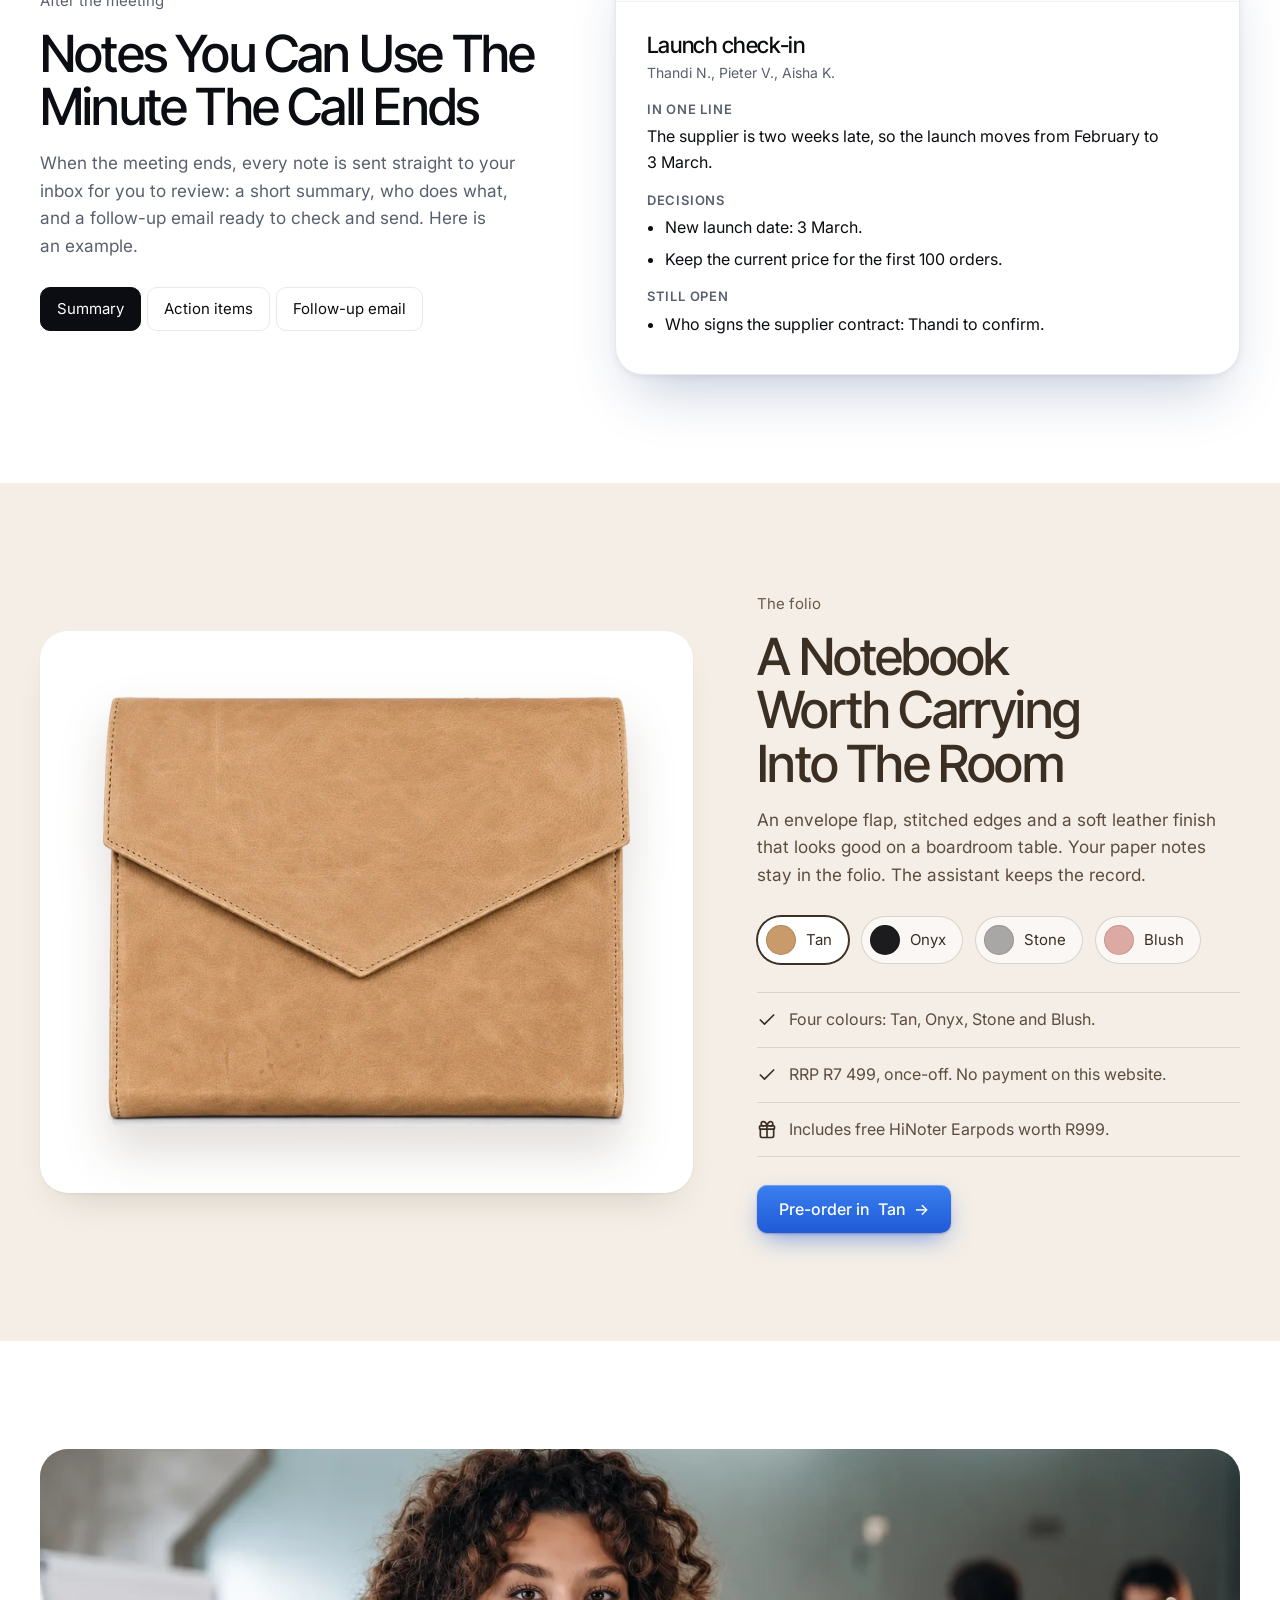
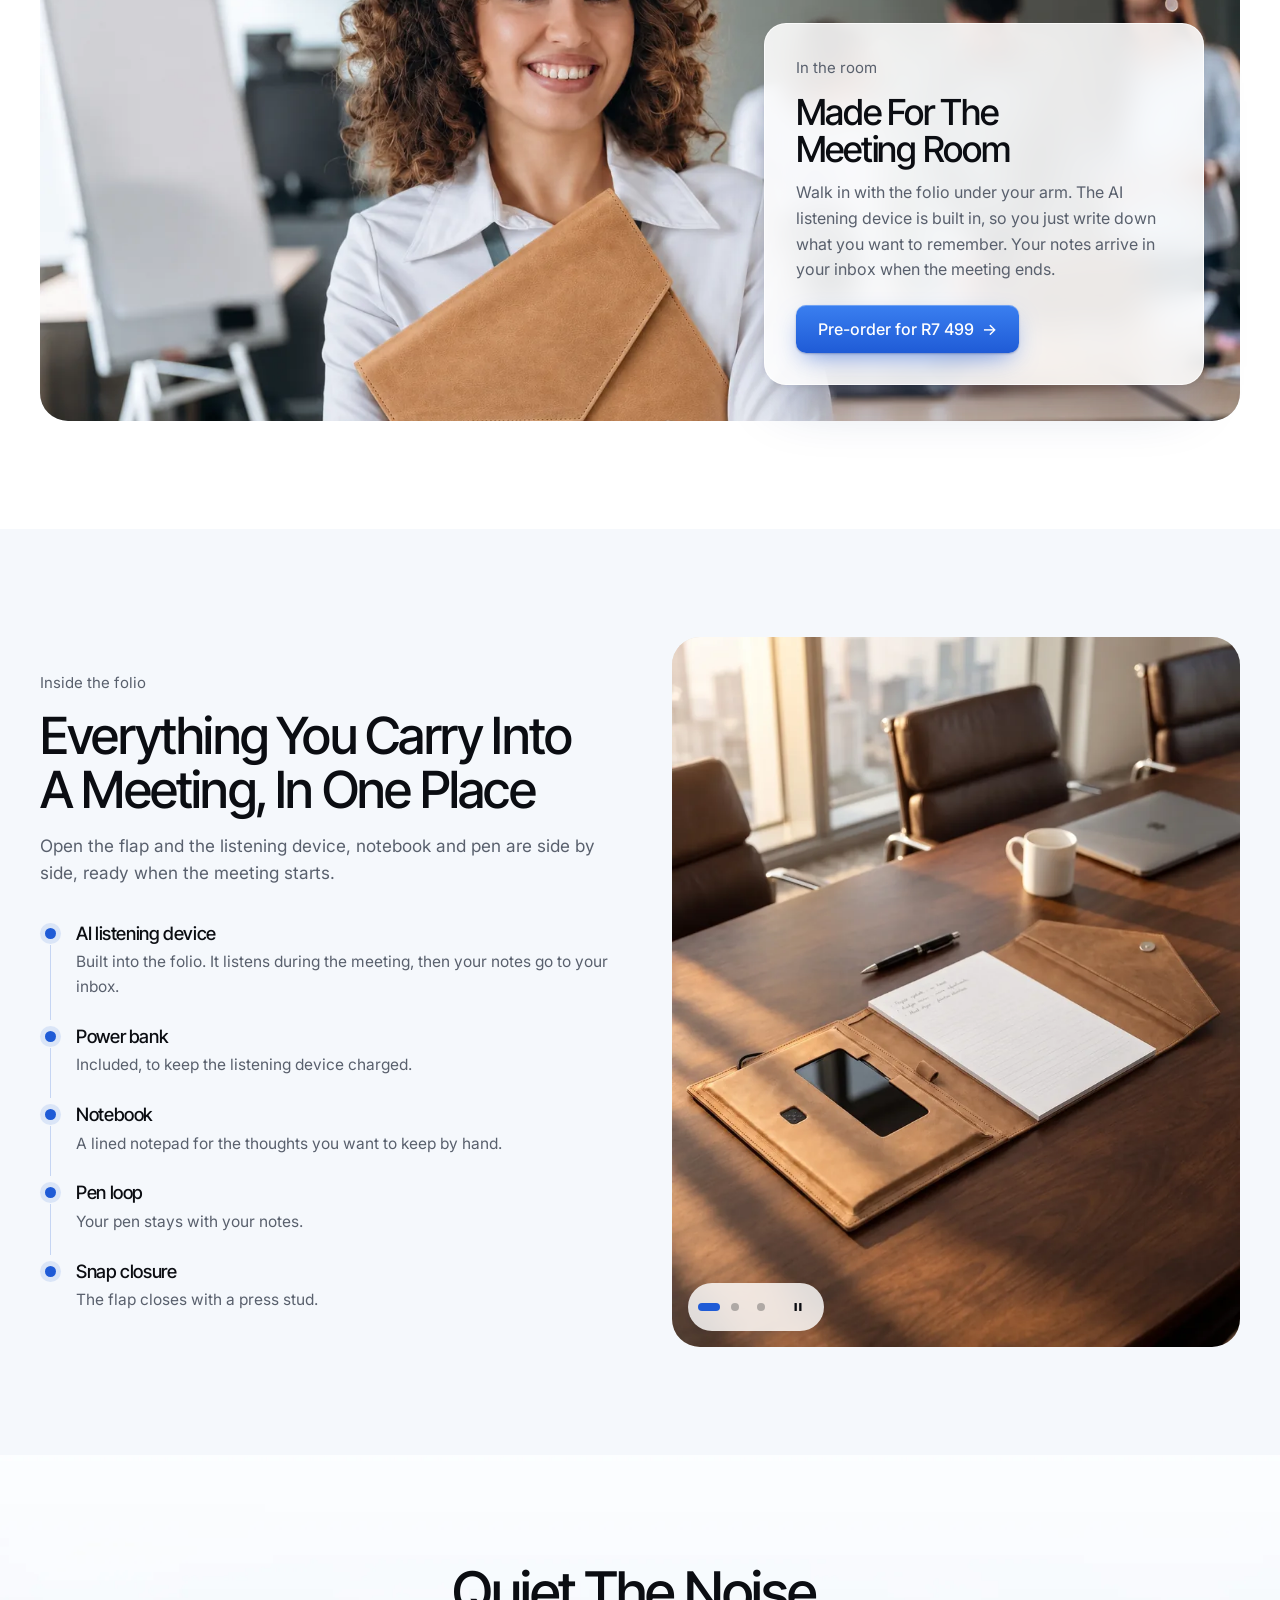
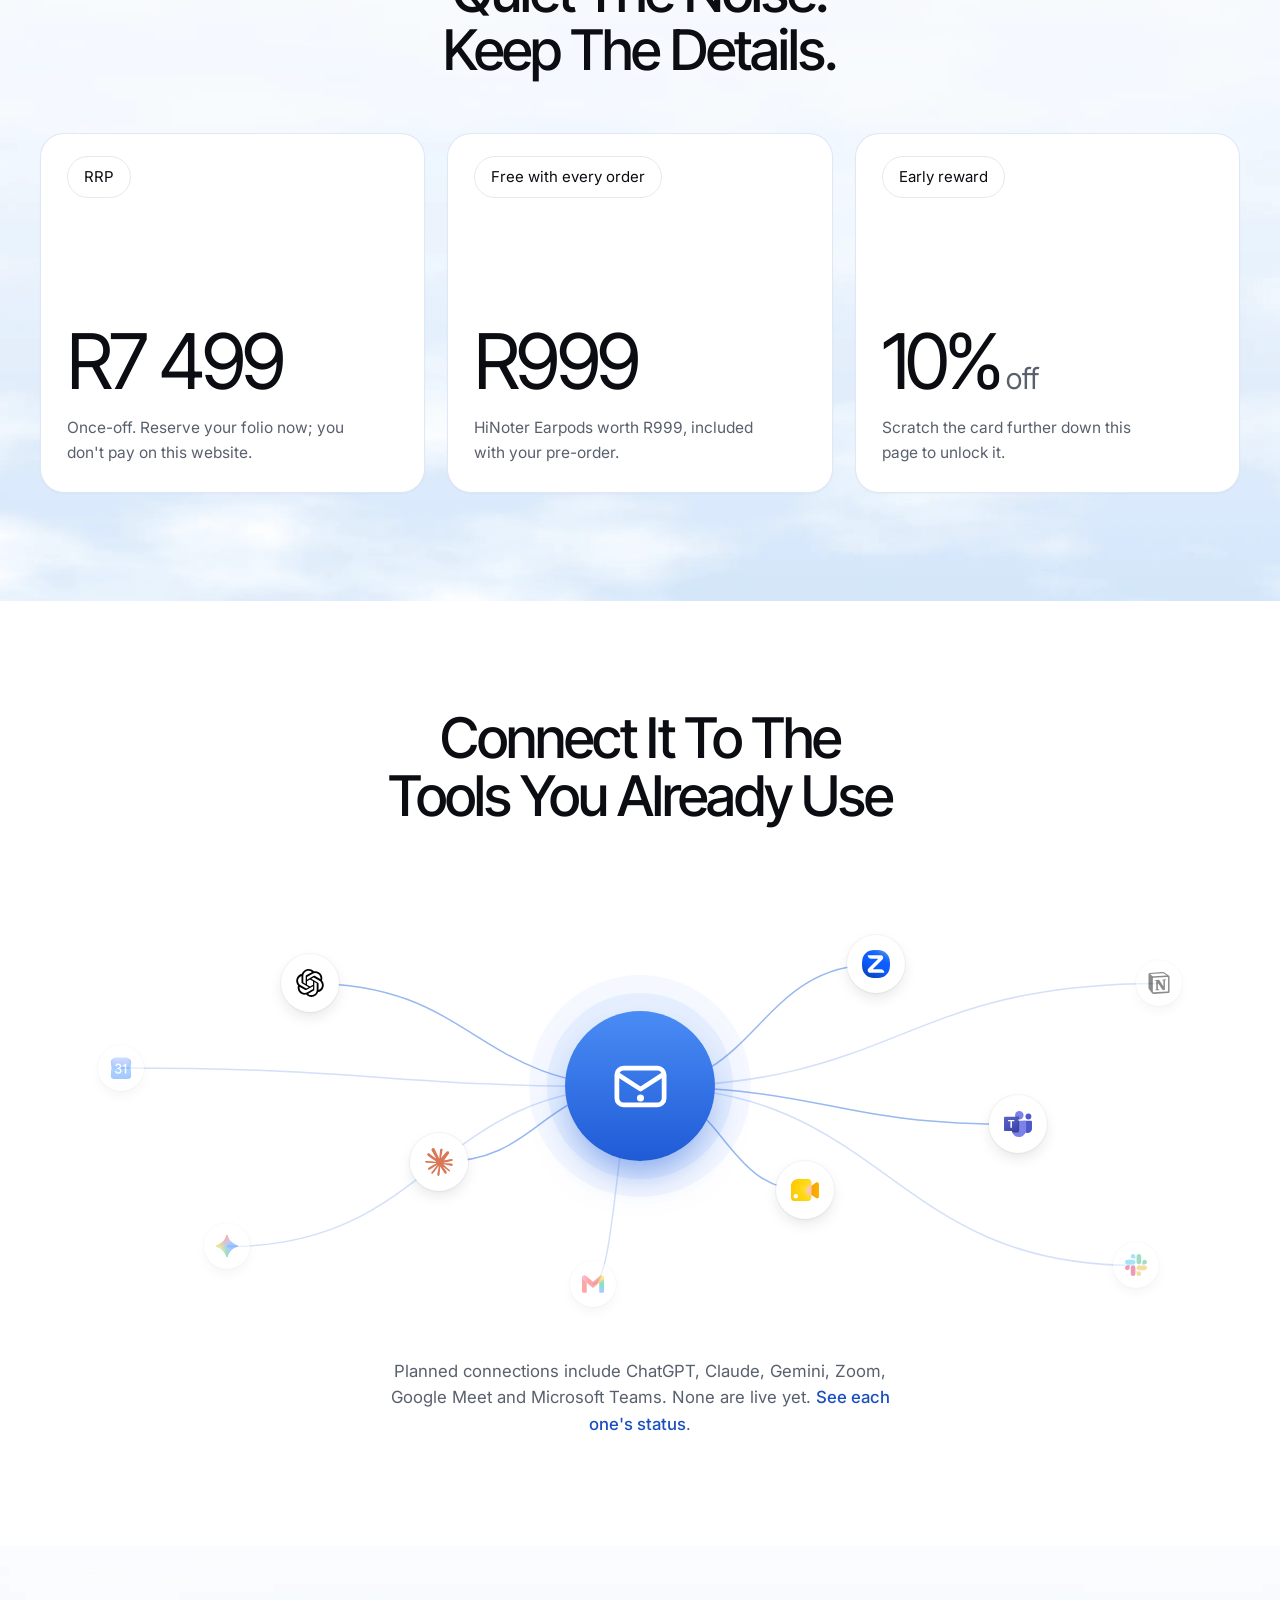
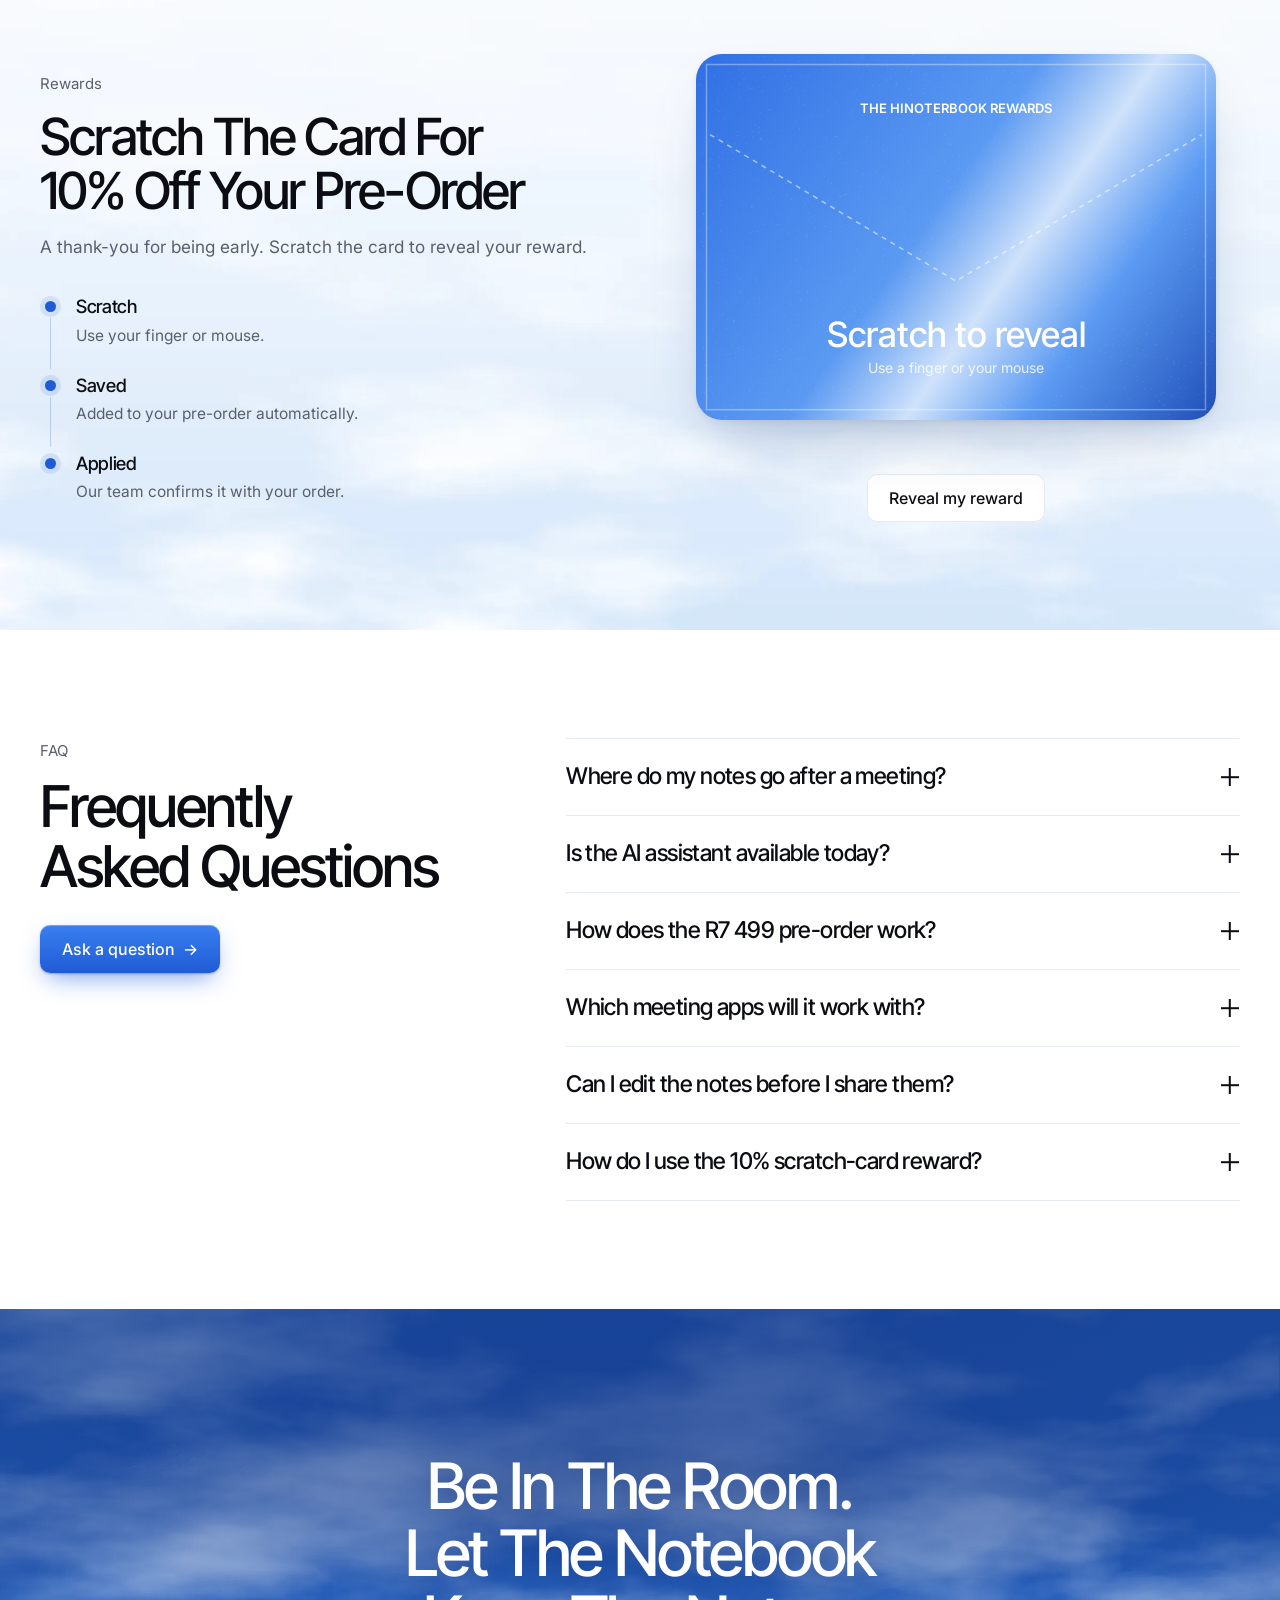
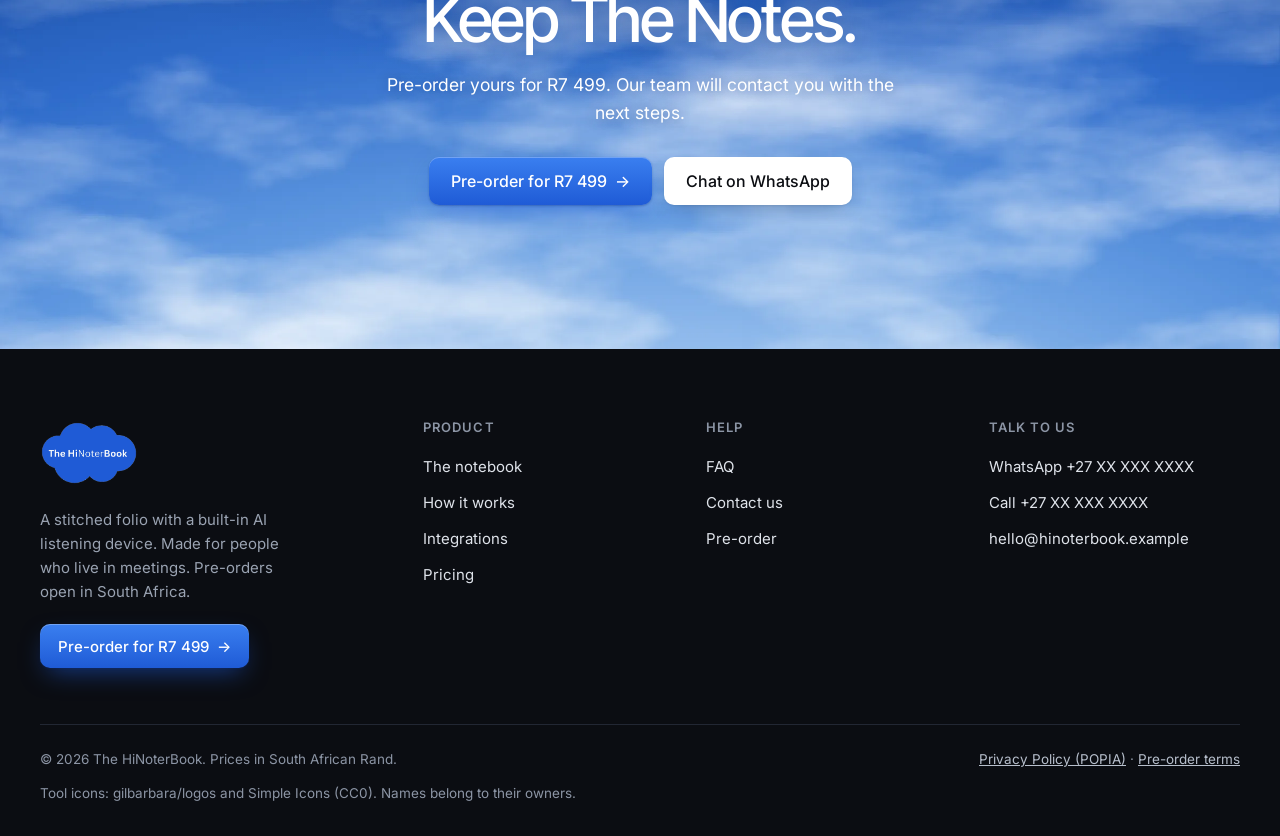
==== commit f02e27d0: "SEO build-out for hinoterbook.co.za - Canonical addresses, sitemap and share links now use   https:/" ====
--- a/preview/index.html
+++ b/preview/index.html
@@ -3,19 +3,29 @@
 <head>
 <meta charset="utf-8">
 <meta name="viewport" content="width=device-width, initial-scale=1">
-<title>The HiNoterBook — Your In-person AI NoteTaker</title>
-<meta name="description" content="The HiNoterBook pairs a stitched leather folio with an AI meeting assistant that takes every note and sends it to your inbox after the meeting. Pre-order for R7 499.">
-<link rel="canonical" href="https://hi-notebook.vercel.app/">
+<title>The HiNoterBook: In-person AI Note Taker for Meetings</title>
+<meta name="description" content="A leather folio with a built-in AI listening device that takes your meeting notes and emails them to you. Pre-order in South Africa for R7 499.">
+<meta name="robots" content="index, follow, max-image-preview:large, max-snippet:-1, max-video-preview:-1">
+<link rel="canonical" href="https://hinoterbook.co.za/">
 <meta name="theme-color" content="#1f5bd6">
+<meta name="application-name" content="The HiNoterBook">
 <meta property="og:type" content="website">
+<meta property="og:locale" content="en_ZA">
 <meta property="og:site_name" content="The HiNoterBook">
-<meta property="og:title" content="The HiNoterBook — Your In-person AI NoteTaker">
-<meta property="og:description" content="The HiNoterBook pairs a stitched leather folio with an AI meeting assistant that takes every note and sends it to your inbox after the meeting. Pre-order for R7 499.">
-<meta property="og:url" content="https://hi-notebook.vercel.app/">
-<meta property="og:image" content="https://hi-notebook.vercel.app/og.jpg">
+<meta property="og:title" content="The HiNoterBook: In-person AI Note Taker for Meetings">
+<meta property="og:description" content="A leather folio with a built-in AI listening device that takes your meeting notes and emails them to you. Pre-order in South Africa for R7 499.">
+<meta property="og:url" content="https://hinoterbook.co.za/">
+<meta property="og:image" content="https://hinoterbook.co.za/og.jpg">
 <meta property="og:image:width" content="1200">
 <meta property="og:image:height" content="630">
+<meta property="og:image:alt" content="The HiNoterBook: Your In-person AI NoteTaker. RRP R7 499 with free HiNoter Earpods.">
 <meta name="twitter:card" content="summary_large_image">
+<meta name="twitter:title" content="The HiNoterBook: In-person AI Note Taker for Meetings">
+<meta name="twitter:description" content="A leather folio with a built-in AI listening device that takes your meeting notes and emails them to you. Pre-order in South Africa for R7 499.">
+<meta name="twitter:image" content="https://hinoterbook.co.za/og.jpg">
+<link rel="manifest" href="site.webmanifest">
+<script type="application/ld+json">{"@context": "https://schema.org", "@graph": [{"@type": "Organization", "@id": "https://hinoterbook.co.za/#organization", "name": "The HiNoterBook", "url": "https://hinoterbook.co.za/", "logo": {"@type": "ImageObject", "url": "https://hinoterbook.co.za/assets/img/logo.png", "width": 337, "height": 220}, "slogan": "Your In-person AI NoteTaker", "areaServed": {"@type": "Country", "name": "South Africa"}}, {"@type": "WebSite", "@id": "https://hinoterbook.co.za/#website", "url": "https://hinoterbook.co.za/", "name": "The HiNoterBook", "description": "Your In-person AI NoteTaker", "inLanguage": "en-ZA", "publisher": {"@id": "https://hinoterbook.co.za/#organization"}}, {"@type": "WebPage", "@id": "https://hinoterbook.co.za/#webpage", "url": "https://hinoterbook.co.za/", "name": "The HiNoterBook: In-person AI Note Taker for Meetings", "description": "A leather folio with a built-in AI listening device that takes your meeting notes and emails them to you. Pre-order in South Africa for R7 499.", "inLanguage": "en-ZA", "isPartOf": {"@id": "https://hinoterbook.co.za/#website"}, "about": {"@id": "https://hinoterbook.co.za/#product"}}, {"@type": "Product", "@id": "https://hinoterbook.co.za/#product", "name": "The HiNoterBook", "description": "A stitched leather folio with a built-in AI listening device that takes your meeting notes and sends the summary, action items and a draft follow-up email to your inbox after the meeting. Includes a power bank, notepad and pen loop, plus free HiNoter Earpods worth R999.", "brand": {"@type": "Brand", "name": "The HiNoterBook"}, "category": "AI note taker", "image": ["https://hinoterbook.co.za/assets/img/folio-trio-1600.webp", "https://hinoterbook.co.za/assets/img/folio-wood-1600.webp", "https://hinoterbook.co.za/assets/img/folio-studio-1600.webp", "https://hinoterbook.co.za/assets/img/folio-tan-1200.webp"], "color": "Tan, Onyx, Stone, Blush", "material": "Leather", "offers": {"@type": "Offer", "url": "https://hinoterbook.co.za/pre-order.html", "price": "7499.00", "priceCurrency": "ZAR", "availability": "https://schema.org/PreOrder", "itemCondition": "https://schema.org/NewCondition", "seller": {"@id": "https://hinoterbook.co.za/#organization"}, "areaServed": {"@type": "Country", "name": "South Africa"}}}, {"@type": "VideoObject", "name": "The HiNoterBook: one tap, and it starts listening", "description": "The HiNoterBook on a boardroom table: a tap on the built-in AI listening device starts it listening, then notes are written as the meeting goes on.", "thumbnailUrl": ["https://hinoterbook.co.za/assets/img/film-poster-1600.webp"], "uploadDate": "2026-11-24T20:00:00+02:00", "duration": "PT30S", "contentUrl": "https://hinoterbook.co.za/assets/video/folio-film-1080.mp4", "embedUrl": "https://hinoterbook.co.za/#film", "publisher": {"@id": "https://hinoterbook.co.za/#organization"}}]}</script>
+
 <link rel="icon" href="favicon-32.png" sizes="32x32" type="image/png">
 <link rel="icon" href="favicon-64.png" sizes="64x64" type="image/png">
 <link rel="apple-touch-icon" href="apple-touch-icon.png">
@@ -89,7 +99,7 @@
 </div><img class="folio-float" src="assets/img/folio-trio-1600.webp" srcset="assets/img/folio-trio-800.webp 800w, assets/img/folio-trio-1600.webp 1400w" sizes="(max-width: 700px) 56vw, 460px" width="1400" height="946" alt="HiNoterBook folios in tan, black and blush" decoding="async"></div>
 </section>
 
-<section class="section film-sec"><div class="wrap">
+<section class="section film-sec" id="film"><div class="wrap">
   <div class="s-head"><span class="eyebrow">See it in action</span><h2>One tap, and it starts listening</h2><p>Thirty seconds in a real boardroom: open the folio, tap the built-in listening device, and get on with the meeting.</p></div>
   <div class="film" data-film>
     <video loop playsinline webkit-playsinline preload="none" poster="assets/img/film-poster-1600.webp?v=2" aria-label="Video: the tan HiNoterBook folio on a boardroom table. A finger taps the built-in listening device, its screen shows The HiNoterBook and a sound wave, with the caption Your notebook starts listening, then someone writes notes on the notepad.">
@@ -310,7 +320,7 @@
     <div class="f-top">
       <div>
         <a class="brand" href="index.html" aria-label="The HiNoterBook home"><img class="brand-logo" src="assets/img/logo.png" alt="The HiNoterBook" width="337" height="220"></a>
-        <p>A stitched folio with a built-in AI listening device. Made for people who live in meetings.</p>
+        <p>A stitched folio with a built-in AI listening device. Made for people who live in meetings. Pre-orders open in South Africa.</p>
         <a class="btn btn-primary btn-sm f-cta" href="pre-order.html">Pre-order for R7 499 <span class="arr" aria-hidden="true">→</span></a>
       </div>
       <div class="f-col"><h2>Product</h2><ul>
